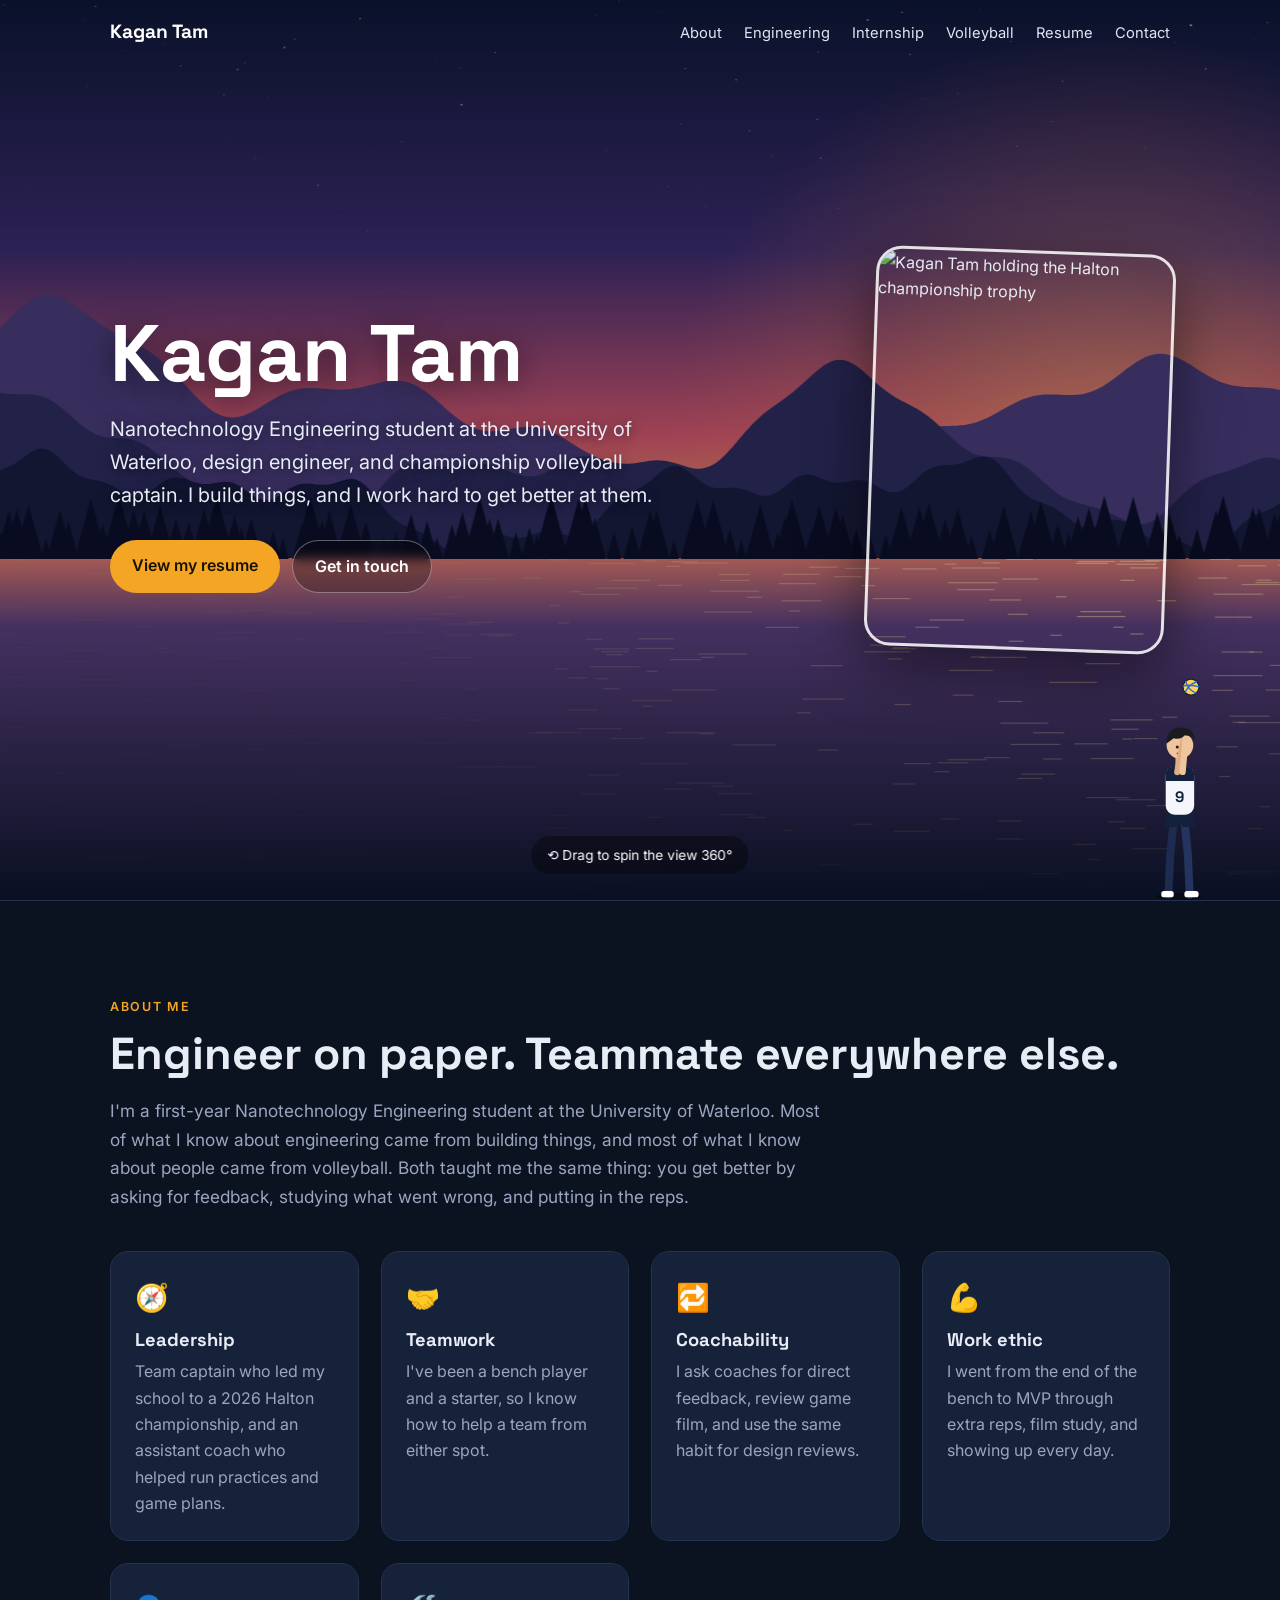
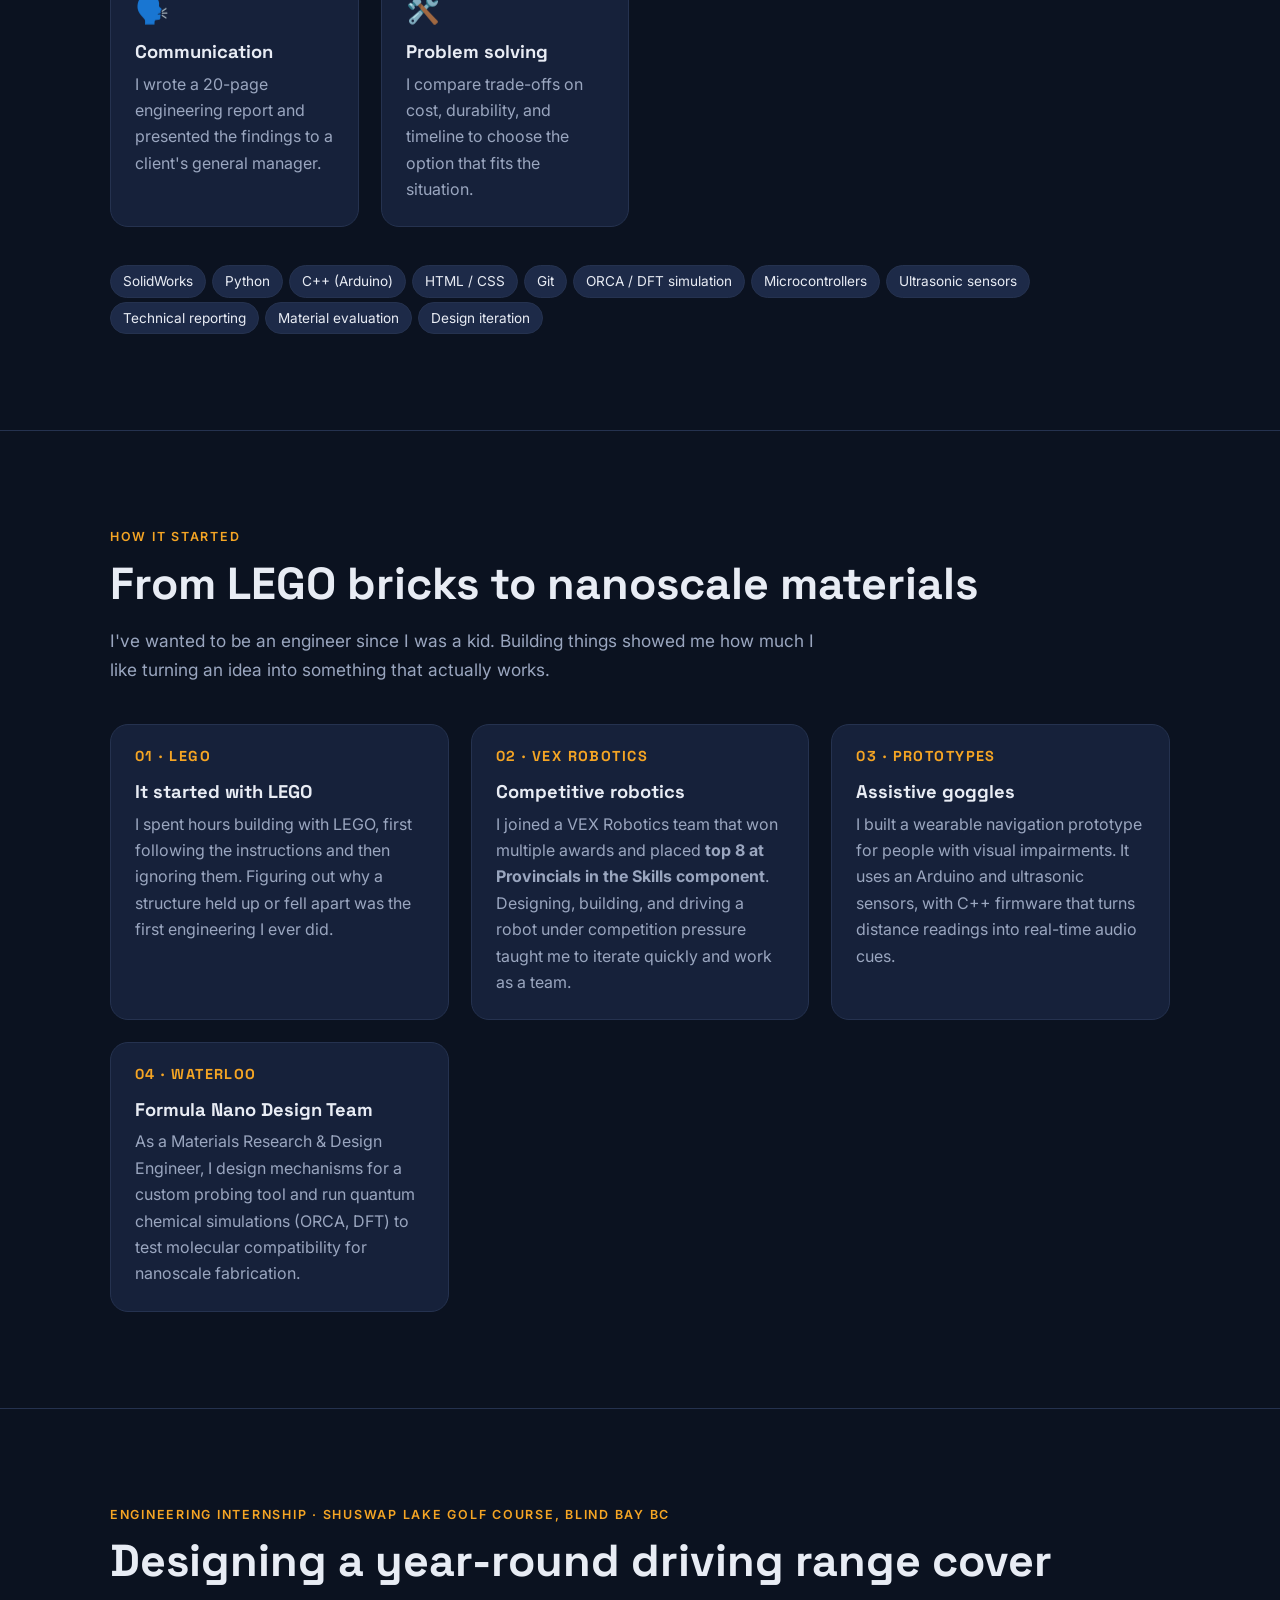
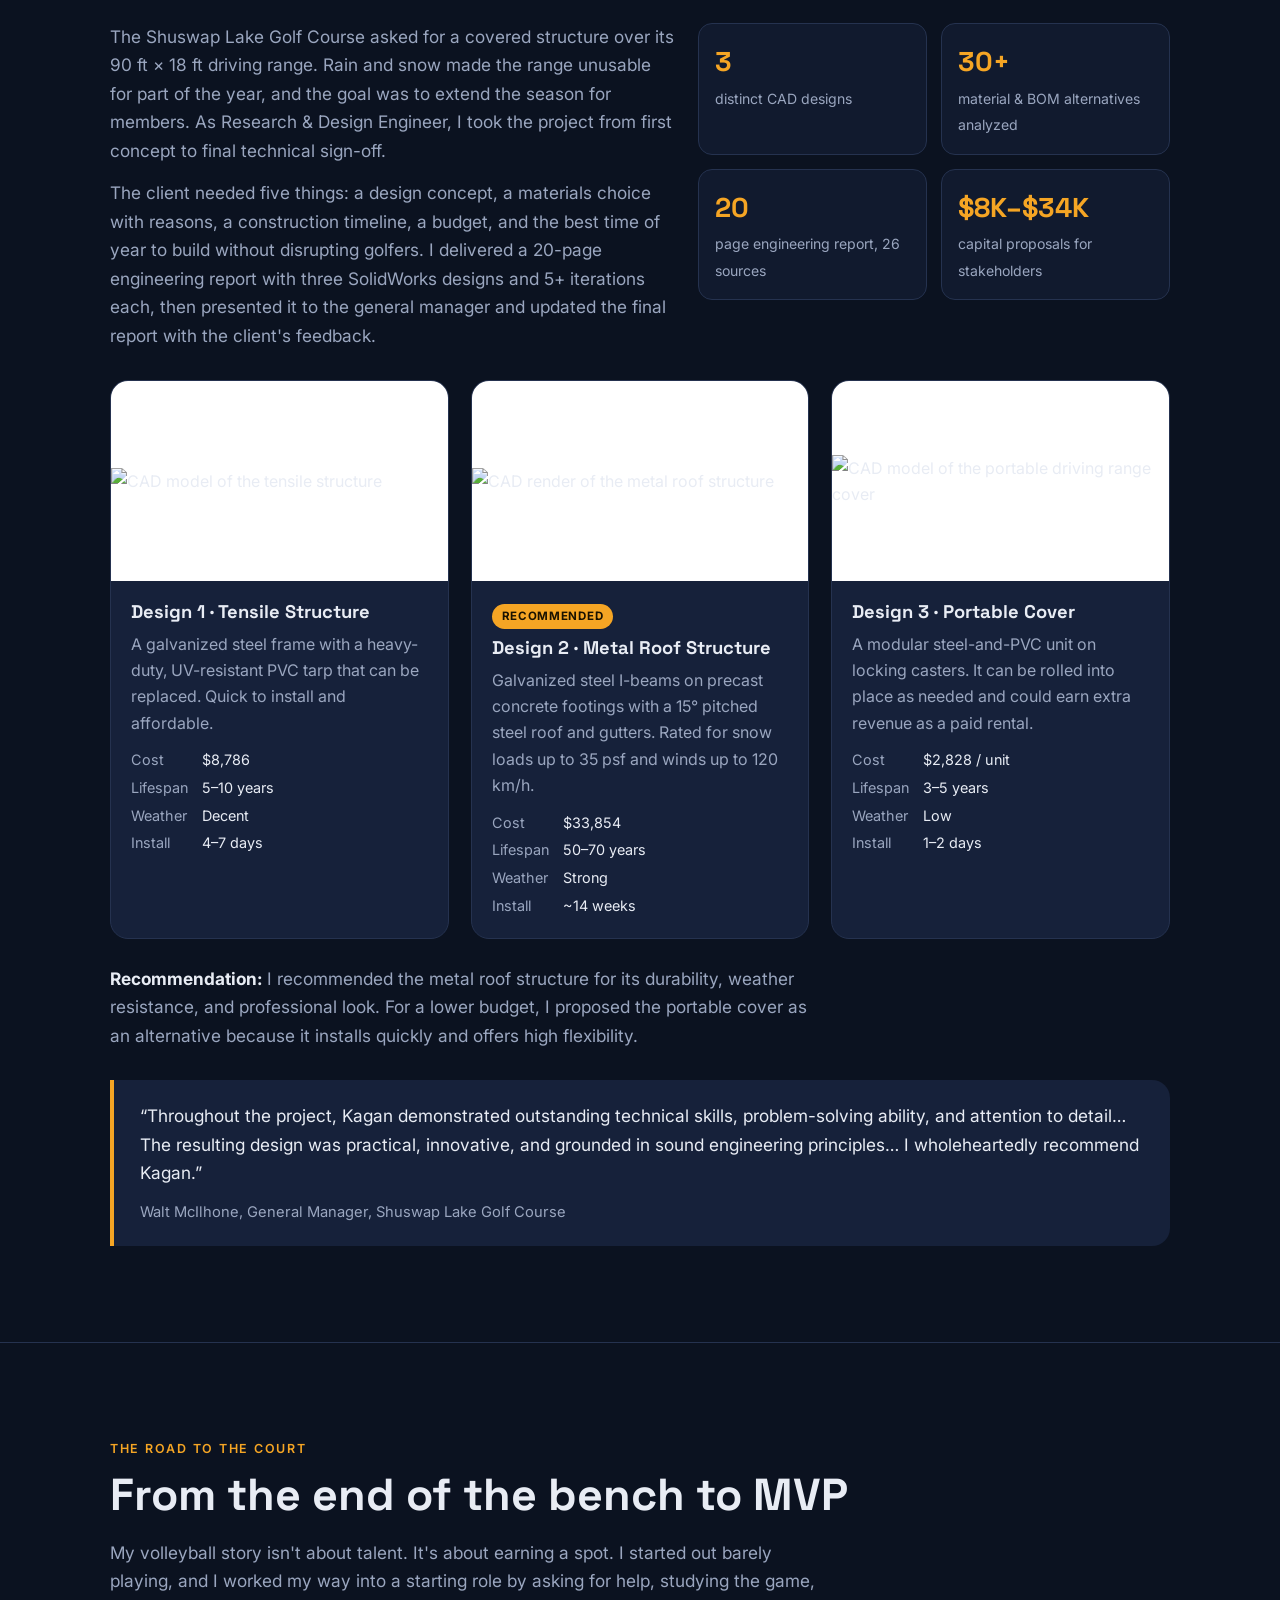
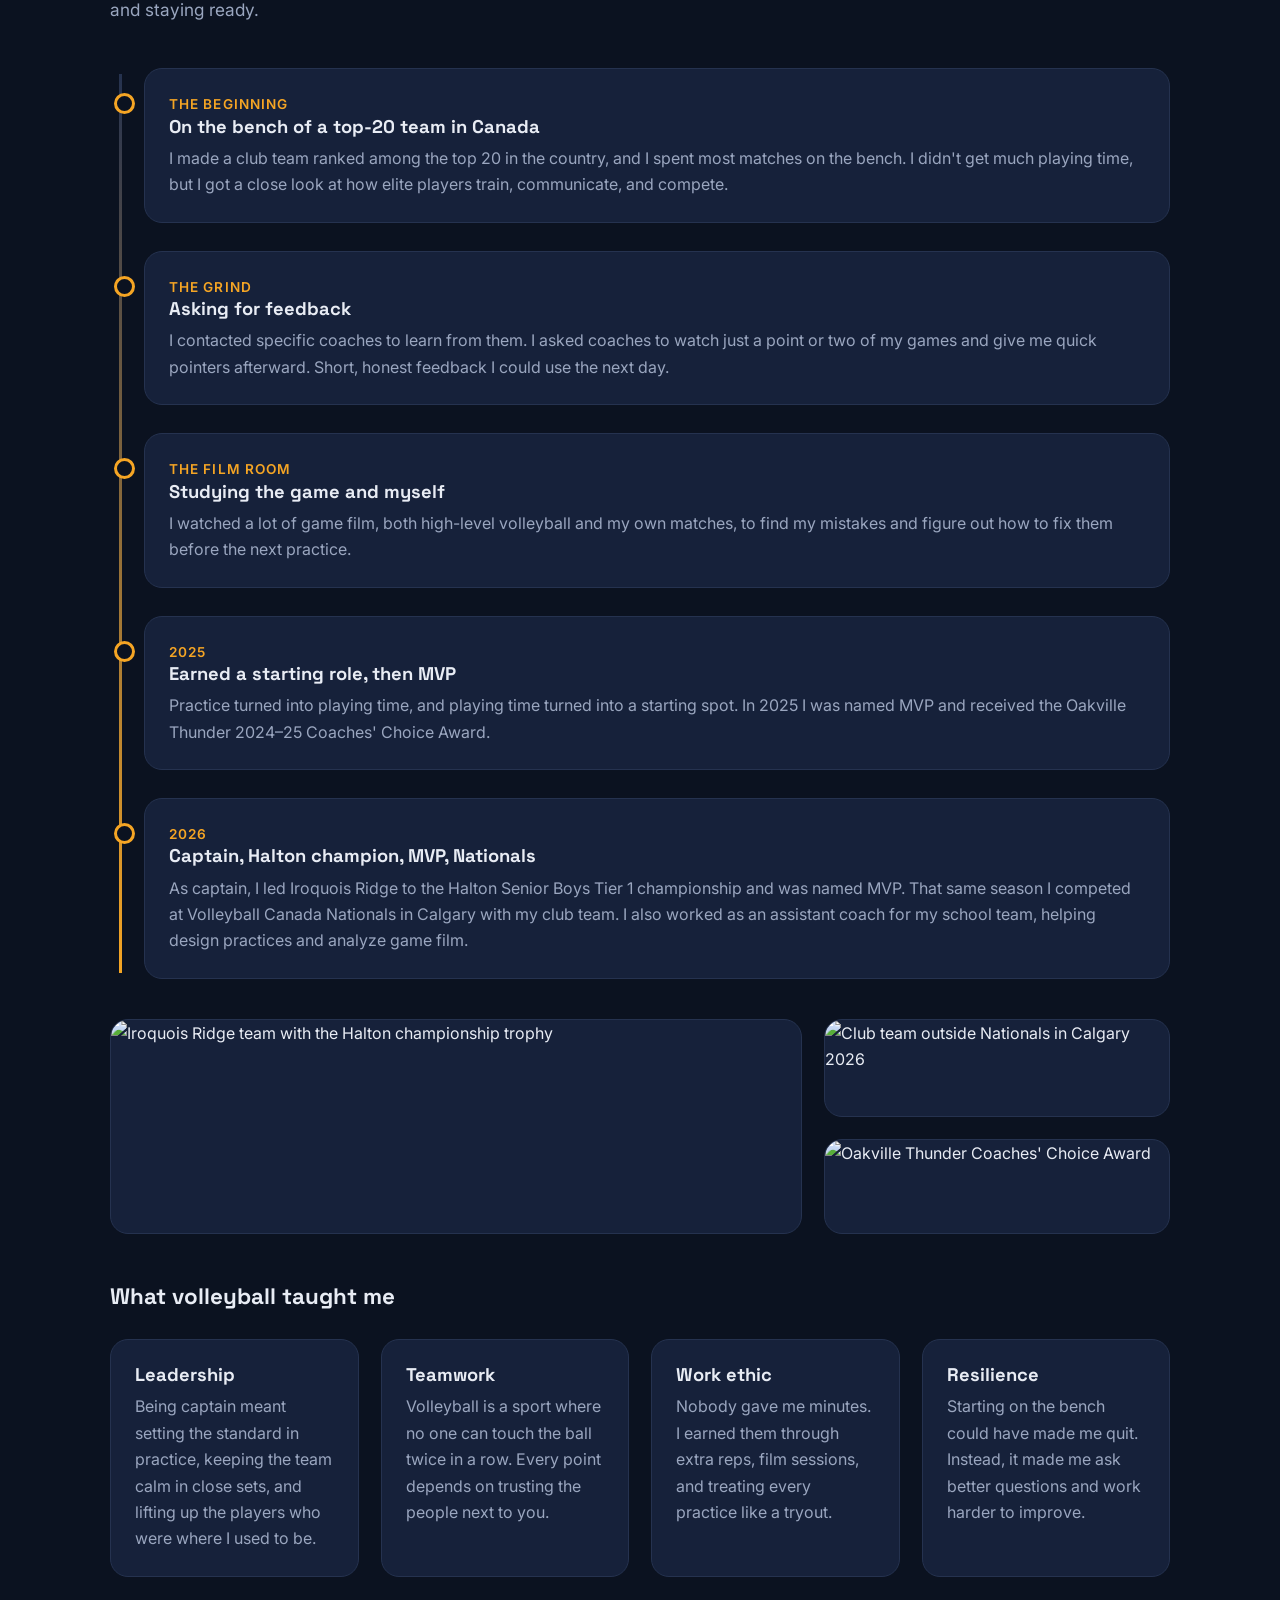
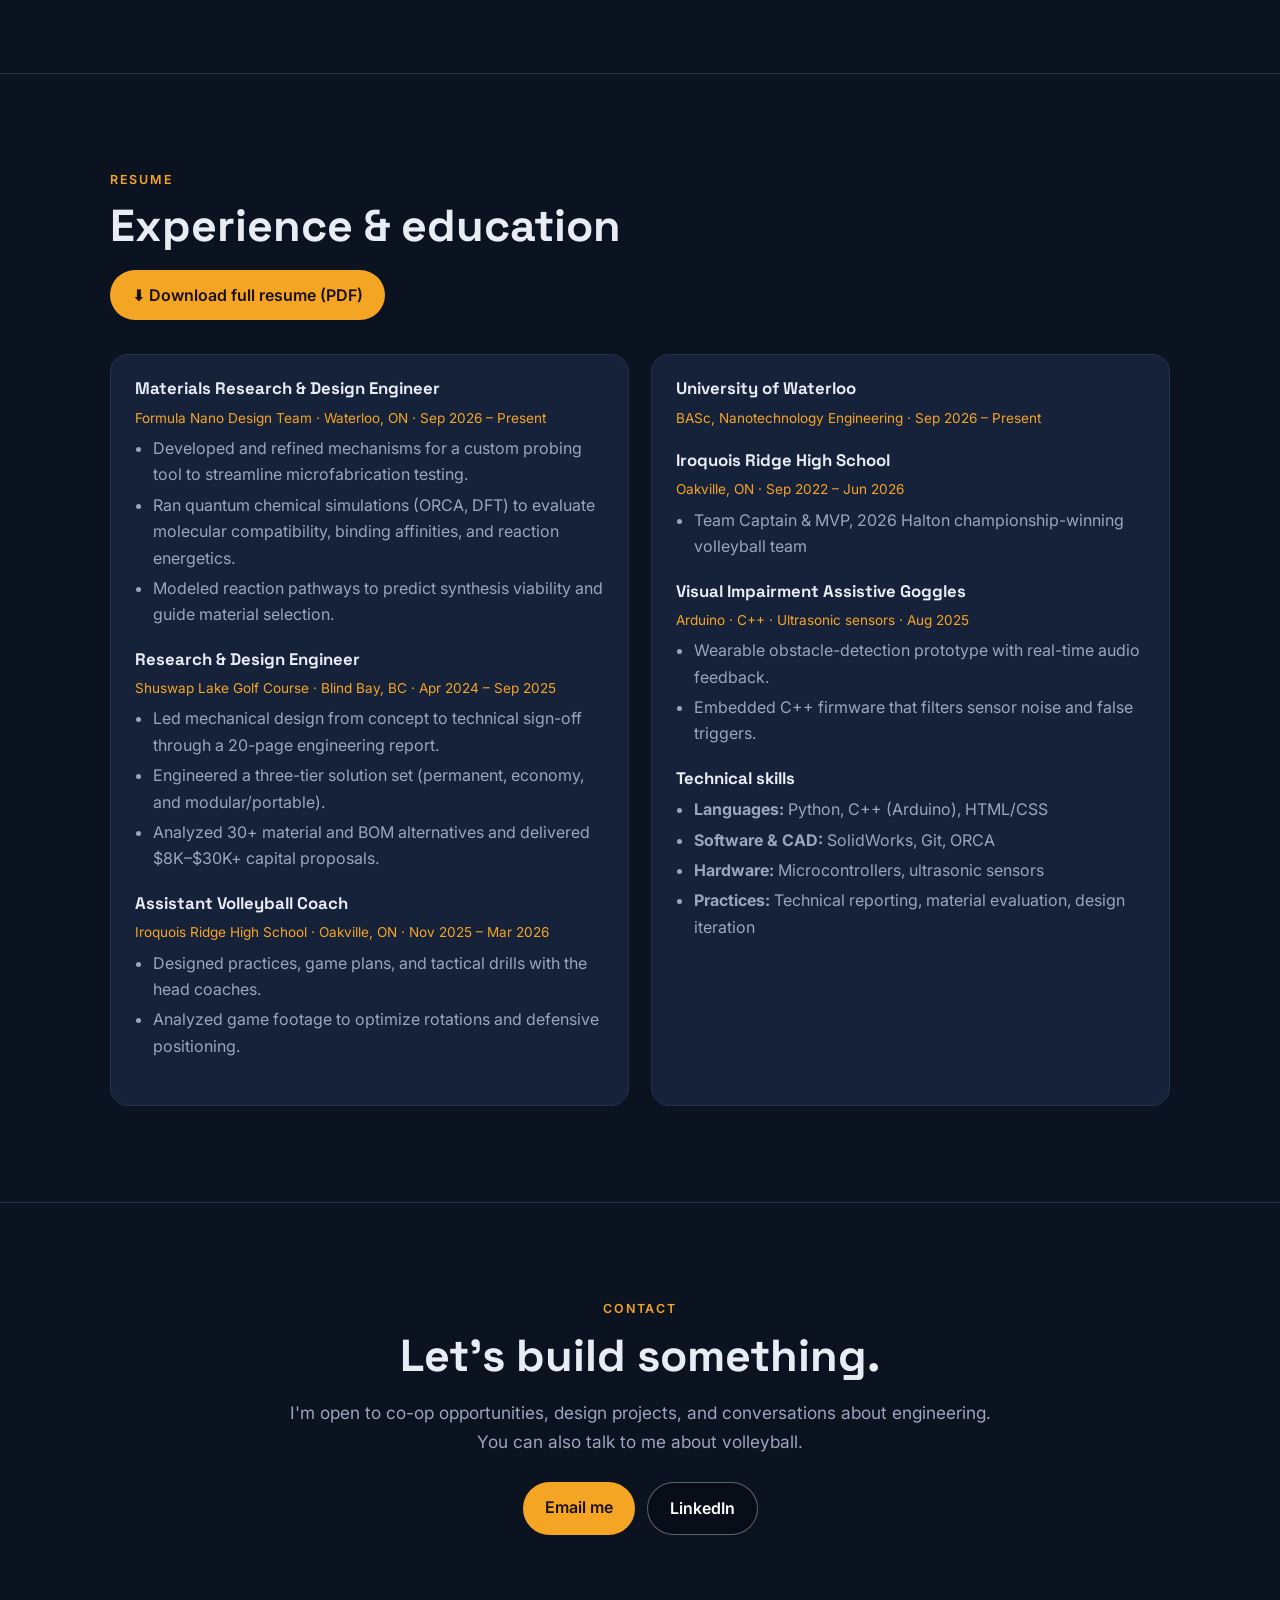
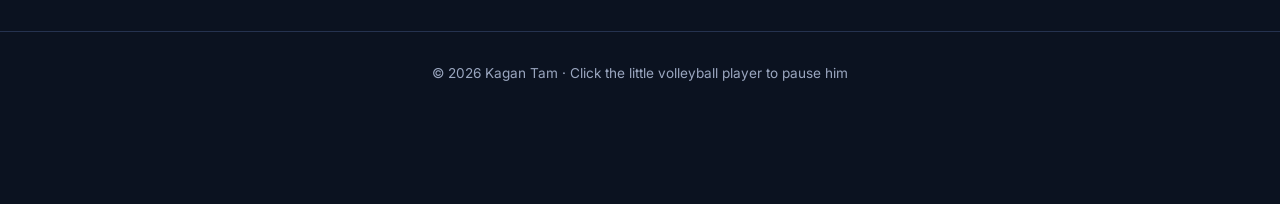
==== index.html @ 09f0efa2 "Add files via upload" ====
<!doctype html>
<html lang="en">
<head>
<meta charset="utf-8">
<meta name="viewport" content="width=device-width, initial-scale=1">
<title>Kagan Tam | Engineering & Volleyball</title>
<meta name="description" content="Kagan Tam: Nanotechnology Engineering student at the University of Waterloo, design engineer, and championship volleyball captain.">
<link rel="preconnect" href="https://fonts.googleapis.com">
<link rel="preconnect" href="https://fonts.gstatic.com" crossorigin>
<link href="https://fonts.googleapis.com/css2?family=Space+Grotesk:wght@500;700&family=Inter:wght@400;500;600&display=swap" rel="stylesheet">
<style>
:root{
  --bg:#0b1220; --bg2:#111a2e; --card:#16213a; --line:#25324f;
  --text:#e8ecf4; --muted:#9aa6bf; --accent:#f5a524; --accent2:#4cc3ff;
  --radius:18px; --max:1100px;
}
*{box-sizing:border-box;margin:0;padding:0}
html{scroll-behavior:smooth}
body{background:var(--bg);color:var(--text);font:16px/1.65 Inter,system-ui,sans-serif;overflow-x:hidden}
h1,h2,h3{font-family:"Space Grotesk",Inter,sans-serif;line-height:1.15}
a{color:var(--accent2)}
img{max-width:100%;display:block}
.wrap{max-width:var(--max);margin:0 auto;padding:0 20px}
section{padding:96px 0;border-top:1px solid var(--line)}
.eyebrow{color:var(--accent);font-weight:600;letter-spacing:.14em;text-transform:uppercase;font-size:.78rem;margin-bottom:10px}
h2{font-size:clamp(1.9rem,4vw,2.8rem);margin-bottom:18px}
.lead{color:var(--muted);font-size:1.08rem;max-width:720px}
.grid{display:grid;gap:22px}
.card{background:var(--card);border:1px solid var(--line);border-radius:var(--radius);padding:24px}
.card h3{font-size:1.15rem;margin-bottom:8px}
.card p,.card li{color:var(--muted)}
.tag{display:inline-block;padding:4px 12px;border-radius:999px;background:#1d2a48;border:1px solid var(--line);font-size:.85rem;margin:4px 6px 0 0;color:var(--text)}
.btn{display:inline-block;padding:12px 22px;border-radius:999px;font-weight:600;text-decoration:none;transition:transform .15s}
.btn:hover{transform:translateY(-2px)}
.btn-primary{background:var(--accent);color:#1a1200}
.btn-ghost{border:1px solid rgba(255,255,255,.35);color:#fff;background:rgba(0,0,0,.25);backdrop-filter:blur(6px)}

/* NAV */
nav{position:fixed;top:0;left:0;right:0;z-index:50;transition:background .3s}
nav.scrolled{background:rgba(11,18,32,.88);backdrop-filter:blur(10px);border-bottom:1px solid var(--line)}
nav .wrap{display:flex;align-items:center;justify-content:space-between;height:64px}
nav .logo{font-family:"Space Grotesk";font-weight:700;color:#fff;text-decoration:none;font-size:1.2rem}
nav ul{display:flex;gap:22px;list-style:none}
nav ul a{color:#dfe6f3;text-decoration:none;font-size:.92rem}
nav ul a:hover{color:var(--accent)}
@media(max-width:760px){nav ul{display:none}}

/* HERO with 360 panorama */
#hero{position:relative;height:100vh;min-height:620px;overflow:hidden;border:0;padding:0;cursor:grab;touch-action:pan-y}
#hero.dragging{cursor:grabbing}
#pano{position:absolute;inset:0;width:100%;height:100%;display:block}
.hero-inner{position:relative;z-index:2;height:100%;display:flex;align-items:center;pointer-events:none}
.hero-inner .wrap{display:flex;align-items:center;gap:48px;width:100%}
.hero-text{flex:1}
.hero-text h1{font-size:clamp(2.6rem,7vw,5rem);color:#fff;text-shadow:0 4px 30px rgba(0,0,0,.5)}
.hero-text p{font-size:clamp(1rem,2vw,1.25rem);color:#e6ecf7;margin:14px 0 28px;max-width:560px;text-shadow:0 2px 12px rgba(0,0,0,.6)}
.hero-text .btns{display:flex;gap:12px;flex-wrap:wrap;pointer-events:auto}
.face{width:min(300px,36vw);aspect-ratio:3/4;border-radius:26px;overflow:hidden;border:3px solid rgba(255,255,255,.85);box-shadow:0 20px 60px rgba(0,0,0,.5);flex-shrink:0;transform:rotate(2deg)}
.face img{width:100%;height:100%;object-fit:cover;object-position:50% 15%}
.drag-hint{position:absolute;bottom:26px;left:50%;transform:translateX(-50%);z-index:3;color:#fff;font-size:.85rem;background:rgba(0,0,0,.35);padding:8px 16px;border-radius:999px;backdrop-filter:blur(6px);pointer-events:none;white-space:nowrap}
@media(max-width:760px){
  .hero-inner .wrap{flex-direction:column-reverse;text-align:center;gap:22px;padding-top:40px}
  .hero-text p{margin-left:auto;margin-right:auto}
  .hero-text .btns{justify-content:center}
  .face{width:170px}
}

/* ABOUT / SKILLS */
.skills{grid-template-columns:repeat(auto-fit,minmax(230px,1fr));margin-top:40px}
.skill .ico{font-size:1.7rem;margin-bottom:8px}

/* ENGINEERING STORY */
.story{grid-template-columns:repeat(auto-fit,minmax(260px,1fr));margin-top:40px}
.story .step{position:relative;padding-top:56px}
.story .num{position:absolute;top:20px;left:24px;font-family:"Space Grotesk";color:var(--accent);font-weight:700;font-size:.9rem;letter-spacing:.1em}

/* INTERNSHIP */
.intern-top{grid-template-columns:1.2fr 1fr;align-items:start;margin-top:36px}
@media(max-width:860px){.intern-top{grid-template-columns:1fr}}
.stats{display:grid;grid-template-columns:repeat(2,1fr);gap:14px}
.stat{background:var(--bg2);border:1px solid var(--line);border-radius:14px;padding:16px}
.stat b{display:block;font-family:"Space Grotesk";font-size:1.7rem;color:var(--accent)}
.stat span{color:var(--muted);font-size:.88rem}
.designs{grid-template-columns:repeat(auto-fit,minmax(280px,1fr));margin-top:30px}
.design{padding:0;overflow:hidden}
.design .pic{background:#fff;height:200px;display:flex;align-items:center;justify-content:center}
.design .pic img{max-height:200px;width:100%;object-fit:contain}
.design .body{padding:20px}
.design .rec{display:inline-block;background:var(--accent);color:#1a1200;font-weight:700;font-size:.72rem;padding:3px 10px;border-radius:999px;margin-bottom:8px;letter-spacing:.06em}
.design dl{display:grid;grid-template-columns:auto 1fr;gap:4px 14px;margin-top:12px;font-size:.9rem}
.design dt{color:var(--muted)} .design dd{color:var(--text)}
blockquote{margin-top:30px;border-left:4px solid var(--accent);padding:22px 26px;background:var(--card);border-radius:0 var(--radius) var(--radius) 0;font-size:1.08rem}
blockquote footer{margin-top:12px;color:var(--muted);font-size:.92rem}

/* VOLLEYBALL */
.timeline{position:relative;margin-top:44px;padding-left:34px}
.timeline:before{content:"";position:absolute;left:9px;top:6px;bottom:6px;width:3px;background:linear-gradient(var(--line),var(--accent))}
.tl{position:relative;margin-bottom:28px}
.tl:before{content:"";position:absolute;left:-31px;top:24px;width:15px;height:15px;border-radius:50%;background:var(--bg);border:3px solid var(--accent)}
.tl .when{color:var(--accent);font-weight:600;font-size:.85rem;letter-spacing:.08em;text-transform:uppercase}
.gallery{grid-template-columns:2fr 1fr;margin-top:40px}
.gallery figure{border-radius:var(--radius);overflow:hidden;border:1px solid var(--line);background:var(--card)}
.gallery img{width:100%;height:100%;object-fit:cover}
.gallery figcaption{padding:10px 14px;color:var(--muted);font-size:.88rem}
.gallery .tall{grid-row:span 2}
@media(max-width:760px){.gallery{grid-template-columns:1fr}.gallery .tall{grid-row:auto}}
.traits{grid-template-columns:repeat(auto-fit,minmax(220px,1fr));margin-top:30px}

/* RESUME */
.resume-grid{grid-template-columns:1fr 1fr;margin-top:34px}
@media(max-width:860px){.resume-grid{grid-template-columns:1fr}}
.job{margin-bottom:22px}
.job h3{font-size:1.05rem}
.job .meta{color:var(--accent);font-size:.85rem;margin-bottom:6px}
.job ul{padding-left:18px}
.job li{color:var(--muted);margin-bottom:4px}

/* CONTACT */
#contact{text-align:center}
#contact .lead{margin:0 auto 26px}
footer.site{padding:30px 0 120px;color:var(--muted);text-align:center;font-size:.85rem;border-top:1px solid var(--line)}

/* MINI ME volleyball player (bottom-right corner) */
#mini-me{position:fixed;right:14px;bottom:0;width:165px;height:320px;z-index:40;cursor:pointer}
#mini-me svg{width:100%;height:100%;overflow:visible}
@media(max-width:600px){#mini-me{width:105px;height:205px;right:4px}}

.reveal{opacity:0;transform:translateY(24px);transition:opacity .7s,transform .7s}
.reveal.in{opacity:1;transform:none}
@media (prefers-reduced-motion:reduce){.reveal{opacity:1;transform:none;transition:none}}
</style>
</head>
<body>

<nav id="nav">
  <div class="wrap">
    <a class="logo" href="#hero">Kagan Tam</a>
    <ul>
      <li><a href="#about">About</a></li>
      <li><a href="#engineering">Engineering</a></li>
      <li><a href="#internship">Internship</a></li>
      <li><a href="#volleyball">Volleyball</a></li>
      <li><a href="#resume">Resume</a></li>
      <li><a href="#contact">Contact</a></li>
    </ul>
  </div>
</nav>

<!-- ============ HERO: drag the background 360° ============ -->
<header id="hero">
  <canvas id="pano" aria-hidden="true"></canvas>
  <div class="hero-inner">
    <div class="wrap">
      <div class="hero-text">
        <h1>Kagan Tam</h1>
        <p>Nanotechnology Engineering student at the University of Waterloo, design engineer, and championship volleyball captain. I build things, and I work hard to get better at them.</p>
        <div class="btns">
          <a class="btn btn-primary" href="#resume">View my resume</a>
          <a class="btn btn-ghost" href="#contact">Get in touch</a>
        </div>
      </div>
      <div class="face"><img src="images/headshot.jpg" alt="Kagan Tam holding the Halton championship trophy"></div>
    </div>
  </div>
  <div class="drag-hint">⟲ Drag to spin the view 360°</div>
</header>

<!-- ============ ABOUT / LIFE SKILLS ============ -->
<section id="about">
  <div class="wrap">
    <div class="eyebrow">About me</div>
    <h2>Engineer on paper. Teammate everywhere else.</h2>
    <p class="lead">I'm a first-year Nanotechnology Engineering student at the University of Waterloo. Most of what I know about engineering came from building things, and most of what I know about people came from volleyball. Both taught me the same thing: you get better by asking for feedback, studying what went wrong, and putting in the reps.</p>

    <div class="grid skills">
      <div class="card skill reveal"><div class="ico">🧭</div><h3>Leadership</h3><p>Team captain who led my school to a 2026 Halton championship, and an assistant coach who helped run practices and game plans.</p></div>
      <div class="card skill reveal"><div class="ico">🤝</div><h3>Teamwork</h3><p>I've been a bench player and a starter, so I know how to help a team from either spot.</p></div>
      <div class="card skill reveal"><div class="ico">🔁</div><h3>Coachability</h3><p>I ask coaches for direct feedback, review game film, and use the same habit for design reviews.</p></div>
      <div class="card skill reveal"><div class="ico">💪</div><h3>Work ethic</h3><p>I went from the end of the bench to MVP through extra reps, film study, and showing up every day.</p></div>
      <div class="card skill reveal"><div class="ico">🗣️</div><h3>Communication</h3><p>I wrote a 20-page engineering report and presented the findings to a client's general manager.</p></div>
      <div class="card skill reveal"><div class="ico">🛠️</div><h3>Problem solving</h3><p>I compare trade-offs on cost, durability, and timeline to choose the option that fits the situation.</p></div>
    </div>

    <div style="margin-top:34px">
      <span class="tag">SolidWorks</span><span class="tag">Python</span><span class="tag">C++ (Arduino)</span><span class="tag">HTML / CSS</span><span class="tag">Git</span><span class="tag">ORCA / DFT simulation</span><span class="tag">Microcontrollers</span><span class="tag">Ultrasonic sensors</span><span class="tag">Technical reporting</span><span class="tag">Material evaluation</span><span class="tag">Design iteration</span>
    </div>
  </div>
</section>

<!-- ============ ENGINEERING ORIGIN ============ -->
<section id="engineering">
  <div class="wrap">
    <div class="eyebrow">How it started</div>
    <h2>From LEGO bricks to nanoscale materials</h2>
    <p class="lead">I've wanted to be an engineer since I was a kid. Building things showed me how much I like turning an idea into something that actually works.</p>

    <div class="grid story">
      <div class="card step reveal"><span class="num">01 · LEGO</span><h3>It started with LEGO</h3><p>I spent hours building with LEGO, first following the instructions and then ignoring them. Figuring out why a structure held up or fell apart was the first engineering I ever did.</p></div>
      <div class="card step reveal"><span class="num">02 · VEX ROBOTICS</span><h3>Competitive robotics</h3><p>I joined a VEX Robotics team that won multiple awards and placed <strong>top 8 at Provincials in the Skills component</strong>. Designing, building, and driving a robot under competition pressure taught me to iterate quickly and work as a team.</p></div>
      <div class="card step reveal"><span class="num">03 · PROTOTYPES</span><h3>Assistive goggles</h3><p>I built a wearable navigation prototype for people with visual impairments. It uses an Arduino and ultrasonic sensors, with C++ firmware that turns distance readings into real-time audio cues.</p></div>
      <div class="card step reveal"><span class="num">04 · WATERLOO</span><h3>Formula Nano Design Team</h3><p>As a Materials Research &amp; Design Engineer, I design mechanisms for a custom probing tool and run quantum chemical simulations (ORCA, DFT) to test molecular compatibility for nanoscale fabrication.</p></div>
    </div>
  </div>
</section>

<!-- ============ INTERNSHIP ============ -->
<section id="internship">
  <div class="wrap">
    <div class="eyebrow">Engineering internship · Shuswap Lake Golf Course, Blind Bay BC</div>
    <h2>Designing a year-round driving range cover</h2>

    <div class="grid intern-top">
      <div>
        <p class="lead">The Shuswap Lake Golf Course asked for a covered structure over its 90 ft × 18 ft driving range. Rain and snow made the range unusable for part of the year, and the goal was to extend the season for members. As Research &amp; Design Engineer, I took the project from first concept to final technical sign-off.</p>
        <p class="lead" style="margin-top:14px">The client needed five things: a design concept, a materials choice with reasons, a construction timeline, a budget, and the best time of year to build without disrupting golfers. I delivered a 20-page engineering report with three SolidWorks designs and 5+ iterations each, then presented it to the general manager and updated the final report with the client's feedback.</p>
      </div>
      <div class="stats">
        <div class="stat"><b>3</b><span>distinct CAD designs</span></div>
        <div class="stat"><b>30+</b><span>material &amp; BOM alternatives analyzed</span></div>
        <div class="stat"><b>20</b><span>page engineering report, 26 sources</span></div>
        <div class="stat"><b>$8K–$34K</b><span>capital proposals for stakeholders</span></div>
      </div>
    </div>

    <div class="grid designs">
      <article class="card design reveal">
        <div class="pic"><img src="images/cad-tensile.jpg" alt="CAD model of the tensile structure"></div>
        <div class="body">
          <h3>Design 1 · Tensile Structure</h3>
          <p>A galvanized steel frame with a heavy-duty, UV-resistant PVC tarp that can be replaced. Quick to install and affordable.</p>
          <dl><dt>Cost</dt><dd>$8,786</dd><dt>Lifespan</dt><dd>5–10 years</dd><dt>Weather</dt><dd>Decent</dd><dt>Install</dt><dd>4–7 days</dd></dl>
        </div>
      </article>
      <article class="card design reveal">
        <div class="pic"><img src="images/cad-metal-roof.jpg" alt="CAD render of the metal roof structure"></div>
        <div class="body">
          <span class="rec">RECOMMENDED</span>
          <h3>Design 2 · Metal Roof Structure</h3>
          <p>Galvanized steel I-beams on precast concrete footings with a 15° pitched steel roof and gutters. Rated for snow loads up to 35 psf and winds up to 120 km/h.</p>
          <dl><dt>Cost</dt><dd>$33,854</dd><dt>Lifespan</dt><dd>50–70 years</dd><dt>Weather</dt><dd>Strong</dd><dt>Install</dt><dd>~14 weeks</dd></dl>
        </div>
      </article>
      <article class="card design reveal">
        <div class="pic"><img src="images/cad-portable.jpg" alt="CAD model of the portable driving range cover"></div>
        <div class="body">
          <h3>Design 3 · Portable Cover</h3>
          <p>A modular steel-and-PVC unit on locking casters. It can be rolled into place as needed and could earn extra revenue as a paid rental.</p>
          <dl><dt>Cost</dt><dd>$2,828 / unit</dd><dt>Lifespan</dt><dd>3–5 years</dd><dt>Weather</dt><dd>Low</dd><dt>Install</dt><dd>1–2 days</dd></dl>
        </div>
      </article>
    </div>

    <p class="lead" style="margin-top:26px"><strong style="color:var(--text)">Recommendation:</strong> I recommended the metal roof structure for its durability, weather resistance, and professional look. For a lower budget, I proposed the portable cover as an alternative because it installs quickly and offers high flexibility.</p>

    <blockquote class="reveal">
      “Throughout the project, Kagan demonstrated outstanding technical skills, problem-solving ability, and attention to detail… The resulting design was practical, innovative, and grounded in sound engineering principles… I wholeheartedly recommend Kagan.”
      <footer>Walt McIlhone, General Manager, Shuswap Lake Golf Course</footer>
    </blockquote>
  </div>
</section>

<!-- ============ VOLLEYBALL ============ -->
<section id="volleyball">
  <div class="wrap">
    <div class="eyebrow">The road to the court</div>
    <h2>From the end of the bench to MVP</h2>
    <p class="lead">My volleyball story isn't about talent. It's about earning a spot. I started out barely playing, and I worked my way into a starting role by asking for help, studying the game, and staying ready.</p>

    <div class="timeline">
      <div class="tl card reveal"><div class="when">The beginning</div><h3>On the bench of a top-20 team in Canada</h3><p>I made a club team ranked among the top 20 in the country, and I spent most matches on the bench. I didn't get much playing time, but I got a close look at how elite players train, communicate, and compete.</p></div>
      <div class="tl card reveal"><div class="when">The grind</div><h3>Asking for feedback</h3><p>I contacted specific coaches to learn from them. I asked coaches to watch just a point or two of my games and give me quick pointers afterward. Short, honest feedback I could use the next day.</p></div>
      <div class="tl card reveal"><div class="when">The film room</div><h3>Studying the game and myself</h3><p>I watched a lot of game film, both high-level volleyball and my own matches, to find my mistakes and figure out how to fix them before the next practice.</p></div>
      <div class="tl card reveal"><div class="when">2025</div><h3>Earned a starting role, then MVP</h3><p>Practice turned into playing time, and playing time turned into a starting spot. In 2025 I was named MVP and received the Oakville Thunder 2024–25 Coaches' Choice Award.</p></div>
      <div class="tl card reveal"><div class="when">2026</div><h3>Captain, Halton champion, MVP, Nationals</h3><p>As captain, I led Iroquois Ridge to the Halton Senior Boys Tier 1 championship and was named MVP. That same season I competed at Volleyball Canada Nationals in Calgary with my club team. I also worked as an assistant coach for my school team, helping design practices and analyze game film.</p></div>
    </div>

    <div class="grid gallery">
      <figure class="tall reveal"><img src="images/halton-champions.jpg" alt="Iroquois Ridge team with the Halton championship trophy"><figcaption>2026 Halton Senior Boys Tier 1 Champions: Iroquois Ridge</figcaption></figure>
      <figure class="reveal"><img src="images/nationals-2026.jpg" alt="Club team outside Nationals in Calgary 2026"><figcaption>Volleyball Canada Nationals, Calgary 2026</figcaption></figure>
      <figure class="reveal"><img src="images/coaches-choice-award.jpg" alt="Oakville Thunder Coaches' Choice Award" style="max-height:340px;object-position:50% 40%"><figcaption>Oakville Thunder 2024–25 Coaches' Choice Award</figcaption></figure>
    </div>

    <h3 style="margin-top:50px;font-size:1.4rem">What volleyball taught me</h3>
    <div class="grid traits">
      <div class="card reveal"><h3>Leadership</h3><p>Being captain meant setting the standard in practice, keeping the team calm in close sets, and lifting up the players who were where I used to be.</p></div>
      <div class="card reveal"><h3>Teamwork</h3><p>Volleyball is a sport where no one can touch the ball twice in a row. Every point depends on trusting the people next to you.</p></div>
      <div class="card reveal"><h3>Work ethic</h3><p>Nobody gave me minutes. I earned them through extra reps, film sessions, and treating every practice like a tryout.</p></div>
      <div class="card reveal"><h3>Resilience</h3><p>Starting on the bench could have made me quit. Instead, it made me ask better questions and work harder to improve.</p></div>
    </div>
  </div>
</section>

<!-- ============ RESUME ============ -->
<section id="resume">
  <div class="wrap">
    <div class="eyebrow">Resume</div>
    <h2>Experience &amp; education</h2>
    <a class="btn btn-primary" href="resume.pdf" target="_blank" rel="noopener">⬇ Download full resume (PDF)</a>

    <div class="grid resume-grid">
      <div class="card">
        <div class="job"><h3>Materials Research &amp; Design Engineer</h3><div class="meta">Formula Nano Design Team · Waterloo, ON · Sep 2026 – Present</div>
          <ul><li>Developed and refined mechanisms for a custom probing tool to streamline microfabrication testing.</li><li>Ran quantum chemical simulations (ORCA, DFT) to evaluate molecular compatibility, binding affinities, and reaction energetics.</li><li>Modeled reaction pathways to predict synthesis viability and guide material selection.</li></ul></div>
        <div class="job"><h3>Research &amp; Design Engineer</h3><div class="meta">Shuswap Lake Golf Course · Blind Bay, BC · Apr 2024 – Sep 2025</div>
          <ul><li>Led mechanical design from concept to technical sign-off through a 20-page engineering report.</li><li>Engineered a three-tier solution set (permanent, economy, and modular/portable).</li><li>Analyzed 30+ material and BOM alternatives and delivered $8K–$30K+ capital proposals.</li></ul></div>
        <div class="job"><h3>Assistant Volleyball Coach</h3><div class="meta">Iroquois Ridge High School · Oakville, ON · Nov 2025 – Mar 2026</div>
          <ul><li>Designed practices, game plans, and tactical drills with the head coaches.</li><li>Analyzed game footage to optimize rotations and defensive positioning.</li></ul></div>
      </div>
      <div class="card">
        <div class="job"><h3>University of Waterloo</h3><div class="meta">BASc, Nanotechnology Engineering · Sep 2026 – Present</div></div>
        <div class="job"><h3>Iroquois Ridge High School</h3><div class="meta">Oakville, ON · Sep 2022 – Jun 2026</div><ul><li>Team Captain &amp; MVP, 2026 Halton championship-winning volleyball team</li></ul></div>
        <div class="job"><h3>Visual Impairment Assistive Goggles</h3><div class="meta">Arduino · C++ · Ultrasonic sensors · Aug 2025</div>
          <ul><li>Wearable obstacle-detection prototype with real-time audio feedback.</li><li>Embedded C++ firmware that filters sensor noise and false triggers.</li></ul></div>
        <div class="job"><h3>Technical skills</h3>
          <ul><li><b>Languages:</b> Python, C++ (Arduino), HTML/CSS</li><li><b>Software &amp; CAD:</b> SolidWorks, Git, ORCA</li><li><b>Hardware:</b> Microcontrollers, ultrasonic sensors</li><li><b>Practices:</b> Technical reporting, material evaluation, design iteration</li></ul></div>
      </div>
    </div>
  </div>
</section>

<!-- ============ CONTACT ============ -->
<section id="contact">
  <div class="wrap">
    <div class="eyebrow">Contact</div>
    <h2>Let's build something.</h2>
    <p class="lead">I'm open to co-op opportunities, design projects, and conversations about engineering. You can also talk to me about volleyball.</p>
    <div style="display:flex;gap:12px;justify-content:center;flex-wrap:wrap">
      <a class="btn btn-primary" href="mailto:kagantam@gmail.com">Email me</a>
      <a class="btn btn-ghost" href="https://linkedin.com/in/kagan-tam" target="_blank" rel="noopener">LinkedIn</a>
    </div>
  </div>
</section>

<footer class="site">© <span id="yr"></span> Kagan Tam · Click the little volleyball player to pause him</footer>

<!-- ============ MINI ME (bottom-right corner) ============ -->
<div id="mini-me" title="Click to pause / play">
  <svg viewBox="0 -110 130 360" aria-hidden="true">
    <ellipse cx="60" cy="246" rx="26" ry="4" fill="rgba(0,0,0,.35)"/>
    <ellipse id="ball-shadow" cx="80" cy="246" rx="7" ry="2" fill="rgba(0,0,0,.3)"/>
    <g id="body">
      <!-- legs -->
      <path id="leg-back"  d="M54 160 L50 200 L48 244" stroke="#1d2b4f" stroke-width="9" stroke-linecap="round" fill="none"/>
      <path id="leg-front" d="M66 160 L70 200 L72 244" stroke="#24345e" stroke-width="9" stroke-linecap="round" fill="none"/>
      <rect x="40" y="240" width="14" height="7" rx="3" fill="#fff"/><rect x="66" y="240" width="16" height="7" rx="3" fill="#fff"/>
      <g id="upper">
        <!-- shorts -->
        <path d="M46 150 h30 l3 18 h-15 l-3 -6 l-3 6 h-15 z" fill="#14213d"/>
        <!-- torso / jersey -->
        <rect x="45" y="100" width="32" height="54" rx="10" fill="#f4f6fb"/>
        <path d="M45 110 q0 -10 10 -10 h12 q10 0 10 10 v6 h-32 z" fill="#14213d"/>
        <text x="61" y="140" text-anchor="middle" font-family="Space Grotesk,Arial" font-weight="700" font-size="17" fill="#14213d">9</text>
        <!-- head -->
        <rect x="56" y="88" width="10" height="12" fill="#e8b98f"/>
        <circle cx="61" cy="76" r="15" fill="#f0c49c"/>
        <path d="M46 74 q0 -18 16 -18 q15 0 16 14 q-6 -6 -12 -5 q-4 5 -12 3 q-4 3 -8 6 z" fill="#1b1b1f"/>
        <circle cx="67" cy="78" r="1.7" fill="#222"/><circle cx="58" cy="78" r="1.7" fill="#222"/>
        <path d="M58 85 q4 3 8 0" stroke="#7a3d2b" stroke-width="1.6" fill="none" stroke-linecap="round"/>
        <!-- arms (rotate around shoulder) -->
        <g id="arm-back"><line x1="58" y1="106" x2="58" y2="142" stroke="#e1ae84" stroke-width="7" stroke-linecap="round"/></g>
        <g id="arm-front"><line x1="64" y1="106" x2="64" y2="142" stroke="#f0c49c" stroke-width="7" stroke-linecap="round"/></g>
      </g>
    </g>
    <!-- the ball -->
    <g id="ball">
      <circle r="9" fill="#ffd34d" stroke="#14213d" stroke-width="1.4"/>
      <path d="M-9 0 q9 -4 18 0 M0 -9 q-5 9 0 18 M-6 -7 q8 4 13 13" stroke="#2f6fd6" stroke-width="1.6" fill="none"/>
    </g>
  </svg>
</div>

<script>
document.getElementById('yr').textContent = new Date().getFullYear();
const reduceMotion = matchMedia('(prefers-reduced-motion: reduce)').matches;

/* ---------- Nav background on scroll + reveal animations ---------- */
const nav = document.getElementById('nav');
addEventListener('scroll', () => nav.classList.toggle('scrolled', scrollY > 40), {passive:true});
const io = new IntersectionObserver(es => es.forEach(e => { if (e.isIntersecting) { e.target.classList.add('in'); io.unobserve(e.target); } }), {threshold:.15});
document.querySelectorAll('.reveal').forEach(el => io.observe(el));

/* ================================================================
   360° PANORAMA HERO
   An original scene (sunset sky, mountains, lake) is drawn once on
   an offscreen canvas that wraps seamlessly; dragging spins it.
   To use your OWN 360° photo instead, put it in /images and set:
   PANORAMA_IMAGE = "images/your-panorama.jpg"
   (works best with a wide, 2:1 "equirectangular" panorama photo)
   ================================================================ */
const PANORAMA_IMAGE = "";

const hero = document.getElementById('hero');
const cv = document.getElementById('pano');
const ctx = cv.getContext('2d');
let pano, panoW, offset = 0, velocity = reduceMotion ? 0 : -0.25, dragging = false, lastX = 0;

function seeded(s){ return () => (s = (s * 16807) % 2147483647) / 2147483647; }

function buildScene(h){
  const W = Math.round(h * 4);                 // panorama width = 4x height (full 360°)
  const c = document.createElement('canvas'); c.width = W; c.height = h;
  const g = c.getContext('2d'), rnd = seeded(42), horizon = h * 0.62;

  // sky
  const sky = g.createLinearGradient(0,0,0,horizon);
  sky.addColorStop(0,'#0b1430'); sky.addColorStop(.45,'#3b2a6b'); sky.addColorStop(.78,'#d9576b'); sky.addColorStop(1,'#ffb35c');
  g.fillStyle = sky; g.fillRect(0,0,W,horizon);
  // stars
  for (let i=0;i<500;i++){ const y=rnd()*horizon*.5; g.globalAlpha=(1-y/(horizon*.5))*rnd(); g.fillStyle='#fff'; g.fillRect(rnd()*W,y,rnd()*1.8,rnd()*1.8); }
  g.globalAlpha = 1;
  // sun with glow (also drawn at W offset so it wraps)
  const sunX = W*0.3, sunY = horizon*0.86;
  [0,W,-W].forEach(dx=>{
    const glow = g.createRadialGradient(sunX+dx,sunY,0,sunX+dx,sunY,h*.5);
    glow.addColorStop(0,'rgba(255,220,150,.9)'); glow.addColorStop(.12,'rgba(255,180,90,.5)'); glow.addColorStop(1,'rgba(255,120,80,0)');
    g.fillStyle=glow; g.fillRect(sunX+dx-h*.5,sunY-h*.5,h,h);
    g.fillStyle='#fff3cf'; g.beginPath(); g.arc(sunX+dx,sunY,h*.045,0,Math.PI*2); g.fill();
  });
  // mountain ranges: sums of sines with whole-number periods so they loop perfectly
  const ridge = (base, amp, color, harmonics) => {
    g.fillStyle = color; g.beginPath(); g.moveTo(0,horizon);
    for (let x=0;x<=W;x+=4){
      const t = x/W*Math.PI*2; let y = 0;
      harmonics.forEach(([k,a,p]) => y += Math.sin(t*k+p)*a);
      g.lineTo(x, base - amp*(0.5+0.5*y));
    }
    g.lineTo(W,horizon); g.closePath(); g.fill();
  };
  ridge(horizon, h*.30, '#4b3b78', [[3,.6,1],[7,.3,2],[13,.15,.5],[29,.06,1]]);
  ridge(horizon, h*.22, '#2c2a5a', [[4,.5,2.4],[9,.35,1],[17,.15,3],[41,.05,0]]);
  ridge(horizon, h*.13, '#171a3a', [[5,.5,.7],[11,.3,2],[23,.2,1.2],[57,.08,0]]);
  // lake with sky reflection
  const lake = g.createLinearGradient(0,horizon,0,h);
  lake.addColorStop(0,'#e0786a'); lake.addColorStop(.2,'#5b3f7a'); lake.addColorStop(1,'#0b1226');
  g.fillStyle = lake; g.fillRect(0,horizon,W,h-horizon);
  // shimmer
  for (let i=0;i<900;i++){
    const y = horizon + Math.pow(rnd(),1.6)*(h-horizon), near = Math.abs(((rnd()*W)%W) - sunX);
    const x = rnd()*W; const d = Math.min(Math.abs(x-sunX), Math.abs(x-sunX-W), Math.abs(x-sunX+W));
    g.globalAlpha = Math.max(.05, .7 - d/(h*1.2)) * (1-(y-horizon)/(h-horizon)) ;
    g.fillStyle = '#ffd9a0'; g.fillRect(x, y, 10+rnd()*40, 1.2);
  }
  g.globalAlpha = 1;
  // pine shoreline
  g.fillStyle = '#0a0d22';
  for (let x=0;x<W;x+=6+rnd()*14){
    const th = h*(.02+rnd()*.05);
    [0,W].forEach(dx=>{ if(x+dx<=W+20){ g.beginPath(); g.moveTo(x+dx-th*.28,horizon+1); g.lineTo(x+dx,horizon-th); g.lineTo(x+dx+th*.28,horizon+1); g.fill(); }});
  }
  // a tiny volleyball net on the beach (easter egg)
  const nx = W*0.72, ny = horizon + h*.12;
  g.strokeStyle='rgba(255,255,255,.75)'; g.lineWidth=2;
  g.beginPath(); g.moveTo(nx,ny); g.lineTo(nx,ny-h*.09); g.moveTo(nx+h*.22,ny); g.lineTo(nx+h*.22,ny-h*.09); g.stroke();
  g.lineWidth=1; g.strokeStyle='rgba(255,255,255,.5)';
  for(let i=0;i<4;i++){ g.beginPath(); g.moveTo(nx,ny-h*.09+i*h*.008); g.lineTo(nx+h*.22,ny-h*.09+i*h*.008); g.stroke(); }
  return c;
}

function setup(){
  const dpr = Math.min(devicePixelRatio || 1, 2);
  cv.width = hero.clientWidth * dpr; cv.height = hero.clientHeight * dpr;
  if (PANORAMA_IMAGE){
    const img = new Image();
    img.onload = () => { const s = cv.height / img.height; const c = document.createElement('canvas');
      c.width = img.width * s; c.height = cv.height; c.getContext('2d').drawImage(img,0,0,c.width,c.height); pano = c; panoW = c.width; };
    img.src = PANORAMA_IMAGE;
  }
  pano = buildScene(cv.height); panoW = pano.width;
}

function draw(){
  if (!dragging) { offset += velocity; if (Math.abs(velocity) > 0.25) velocity *= 0.96; }
  const o = ((offset % panoW) + panoW) % panoW;
  ctx.drawImage(pano, -o, 0);
  if (panoW - o < cv.width) ctx.drawImage(pano, panoW - o, 0);
  // darken slightly so text stays readable
  ctx.fillStyle = 'rgba(8,12,28,.28)'; ctx.fillRect(0,0,cv.width,cv.height);
  requestAnimationFrame(draw);
}

hero.addEventListener('pointerdown', e => { if (e.target.closest('a')) return; dragging = true; lastX = e.clientX; hero.classList.add('dragging'); hero.setPointerCapture(e.pointerId); });
hero.addEventListener('pointermove', e => { if (!dragging) return; const dx = (e.clientX - lastX) * (devicePixelRatio||1); offset -= dx; velocity = -dx; lastX = e.clientX; });
['pointerup','pointercancel'].forEach(t => hero.addEventListener(t, () => { dragging = false; hero.classList.remove('dragging'); if (Math.abs(velocity) < .25) velocity = reduceMotion ? 0 : -0.25; }));
addEventListener('resize', setup);
setup(); draw();

/* ================================================================
   MINI ME: bumps the ball up, sets it to himself, repeat.
   ================================================================ */
(() => {
  const $ = id => document.getElementById(id);
  const armF = $('arm-front'), armB = $('arm-back'), upper = $('upper'), ball = $('ball'), shadow = $('ball-shadow');
  const legF = $('leg-front'), legB = $('leg-back');
  // contact points (SVG coords) and arm angles (deg, 0 = hanging down, + = forward)
  const BUMP = {x:94, y:134, arm:72, crouch:8};   // forearms out in front, knees bent
  const SET  = {x:72, y:50,  arm:168, crouch:0};  // hands above forehead
  const hops = [
    {from:BUMP, to:SET,  peak:-40, dur:1100},     // bump goes up, comes down to the set position
    {from:SET,  to:BUMP, peak:-95, dur:1300},     // set goes higher, comes down to forearms
  ];
  let i = 0, start = performance.now(), paused = reduceMotion, spin = 0, pausedAt = 0;
  const lerp = (a,b,t) => a + (b-a)*t, ease = t => t<.5 ? 2*t*t : 1-Math.pow(-2*t+2,2)/2;

  function pose(arm, crouch){
    armF.setAttribute('transform', `rotate(${-arm} 64 106)`);
    armB.setAttribute('transform', `rotate(${-arm+6} 58 106)`);
    upper.setAttribute('transform', `translate(0 ${crouch})`);
    legF.setAttribute('d', `M66 ${160+crouch} L${70+crouch*.9} ${200+crouch*.5} L72 244`);
    legB.setAttribute('d', `M54 ${160+crouch} L${50+crouch*.6} ${200+crouch*.5} L48 244`);
  }

  function frame(now){
    if (!paused){
      const h = hops[i]; let t = (now - start) / h.dur;
      if (t >= 1){ i = (i+1) % hops.length; start = now; t = 0; }
      const {from, to, peak} = hops[i], tt = Math.min(t,1);
      // projectile: x linear in time, y quadratic (control point gives the peak)
      const c = 2*peak - (from.y + to.y)/2;
      const x = lerp(from.x, to.x, tt);
      const y = (1-tt)*(1-tt)*from.y + 2*tt*(1-tt)*c + tt*tt*to.y;
      spin += 6;
      ball.setAttribute('transform', `translate(${x} ${y}) rotate(${spin})`);
      shadow.setAttribute('cx', x); shadow.setAttribute('rx', 4 + 6*(y+110)/360);
      // arms: follow-through right after contact, then move into the next pose
      const follow = Math.max(0, 1 - tt/0.15);
      const prep = ease(Math.min(1, Math.max(0, (tt-0.25)/0.55)));
      const arm = lerp(from.arm, to.arm, prep) + follow*12;
      const crouch = lerp(from.crouch, to.crouch, prep) * (1 - follow*0.6);
      pose(arm, crouch);
    }
    requestAnimationFrame(frame);
  }
  pose(BUMP.arm, BUMP.crouch);
  $('mini-me').addEventListener('click', () => {
    paused = !paused;
    if (paused) pausedAt = performance.now(); else start += performance.now() - pausedAt;
  });
  if (paused) ball.setAttribute('transform', `translate(${BUMP.x} ${BUMP.y})`);
  requestAnimationFrame(frame);
})();
</script>
</body>
</html>
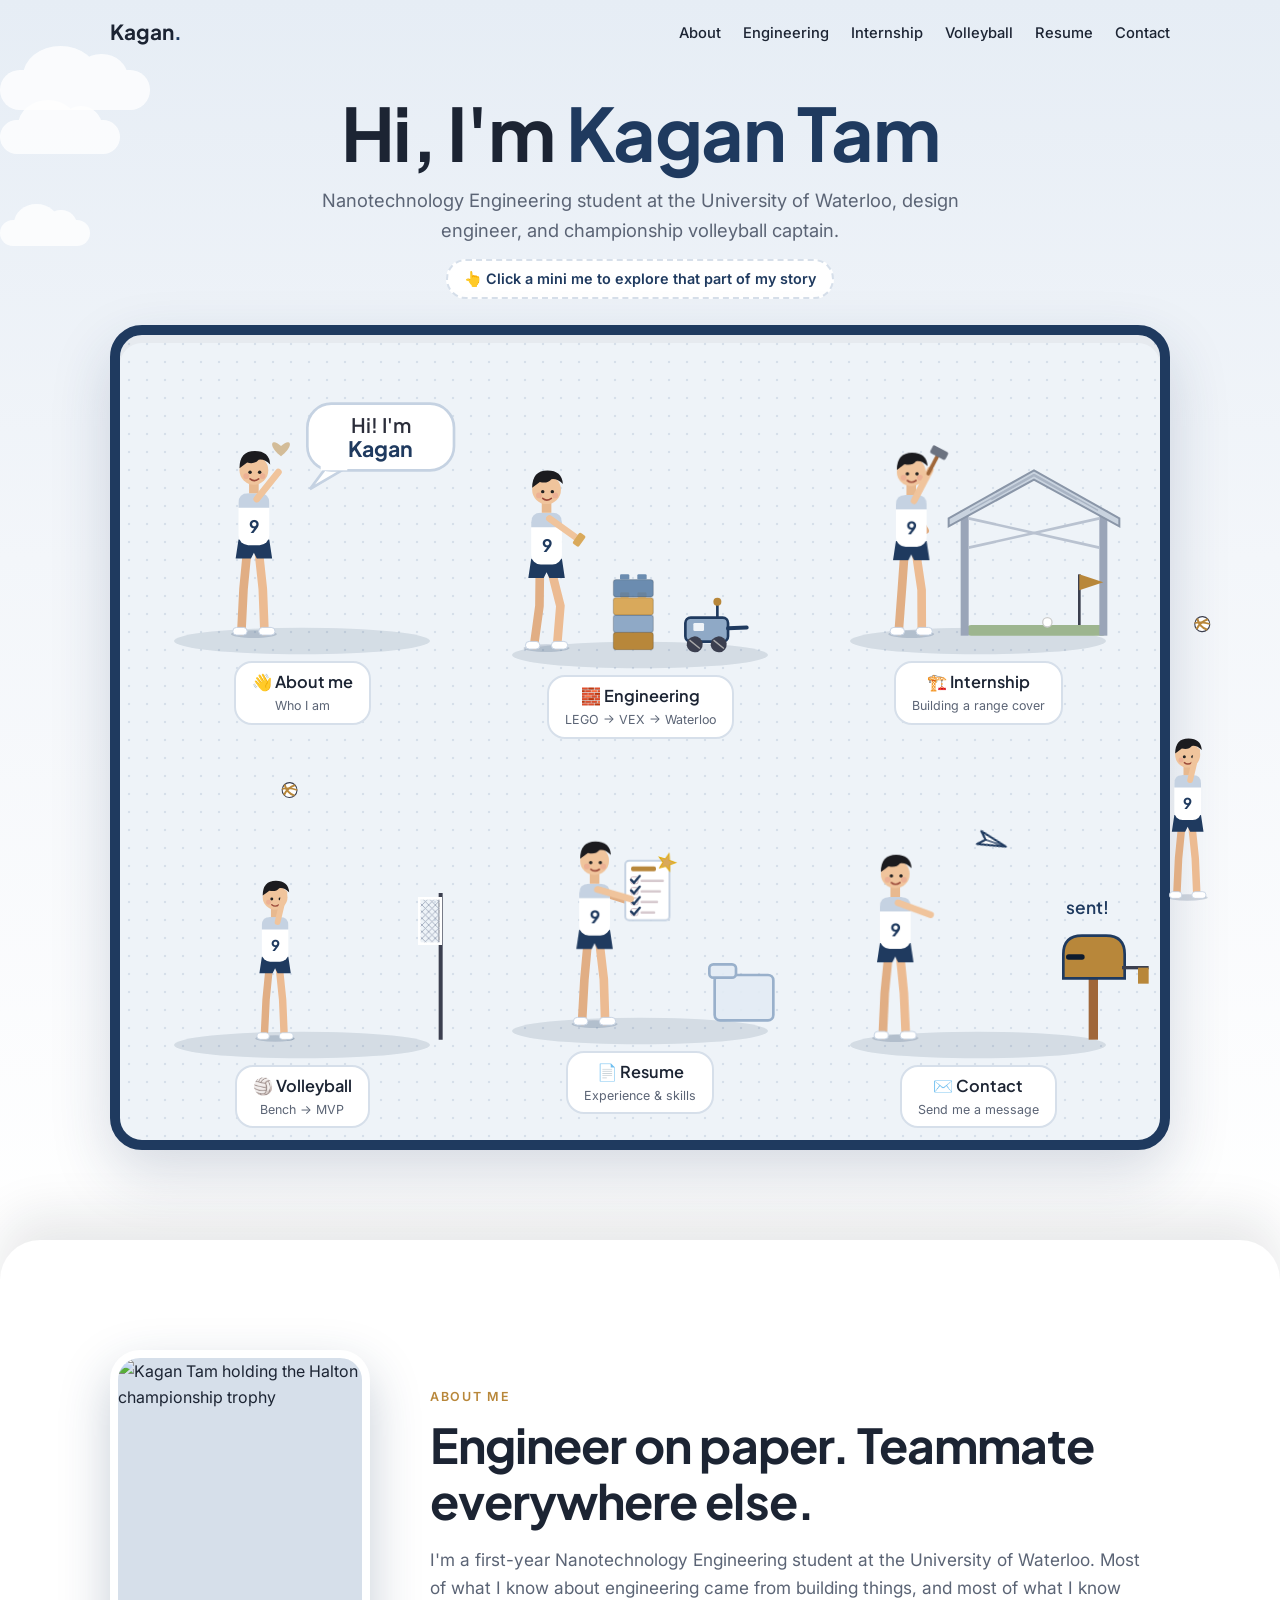
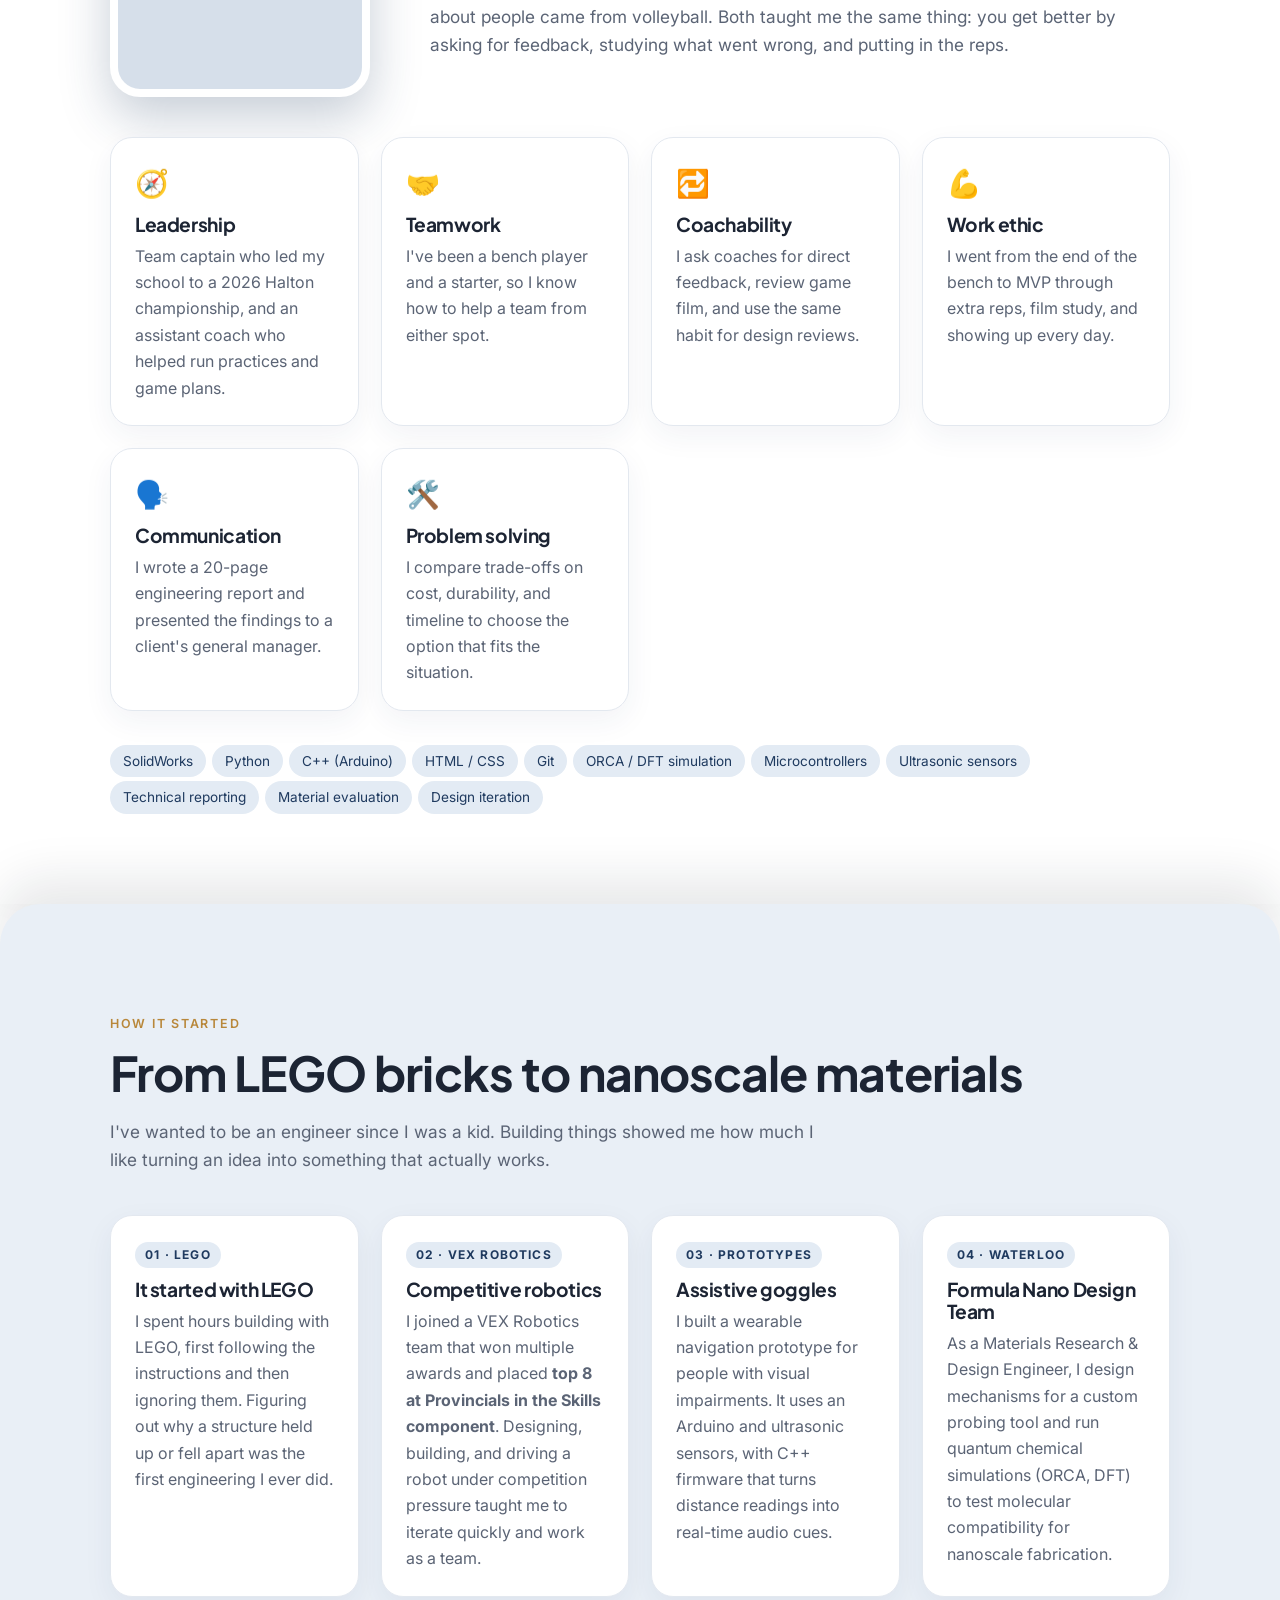
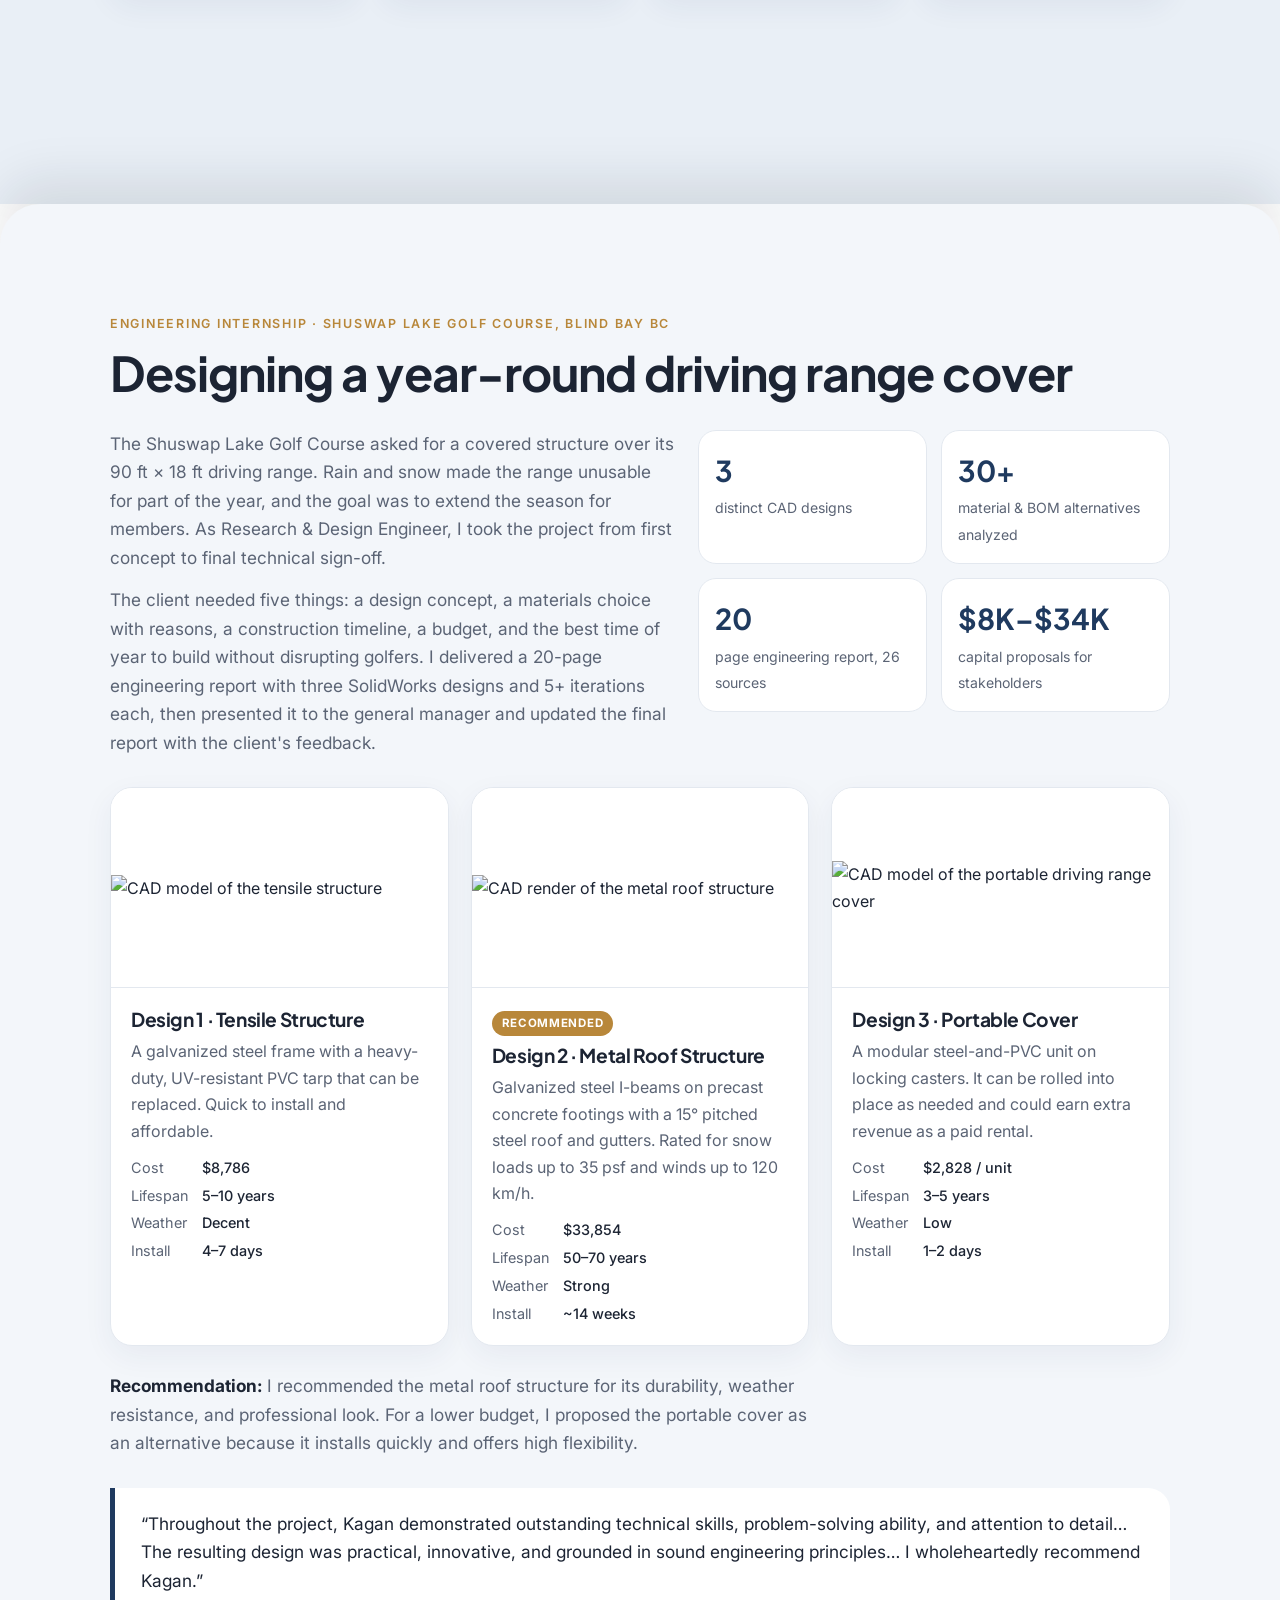
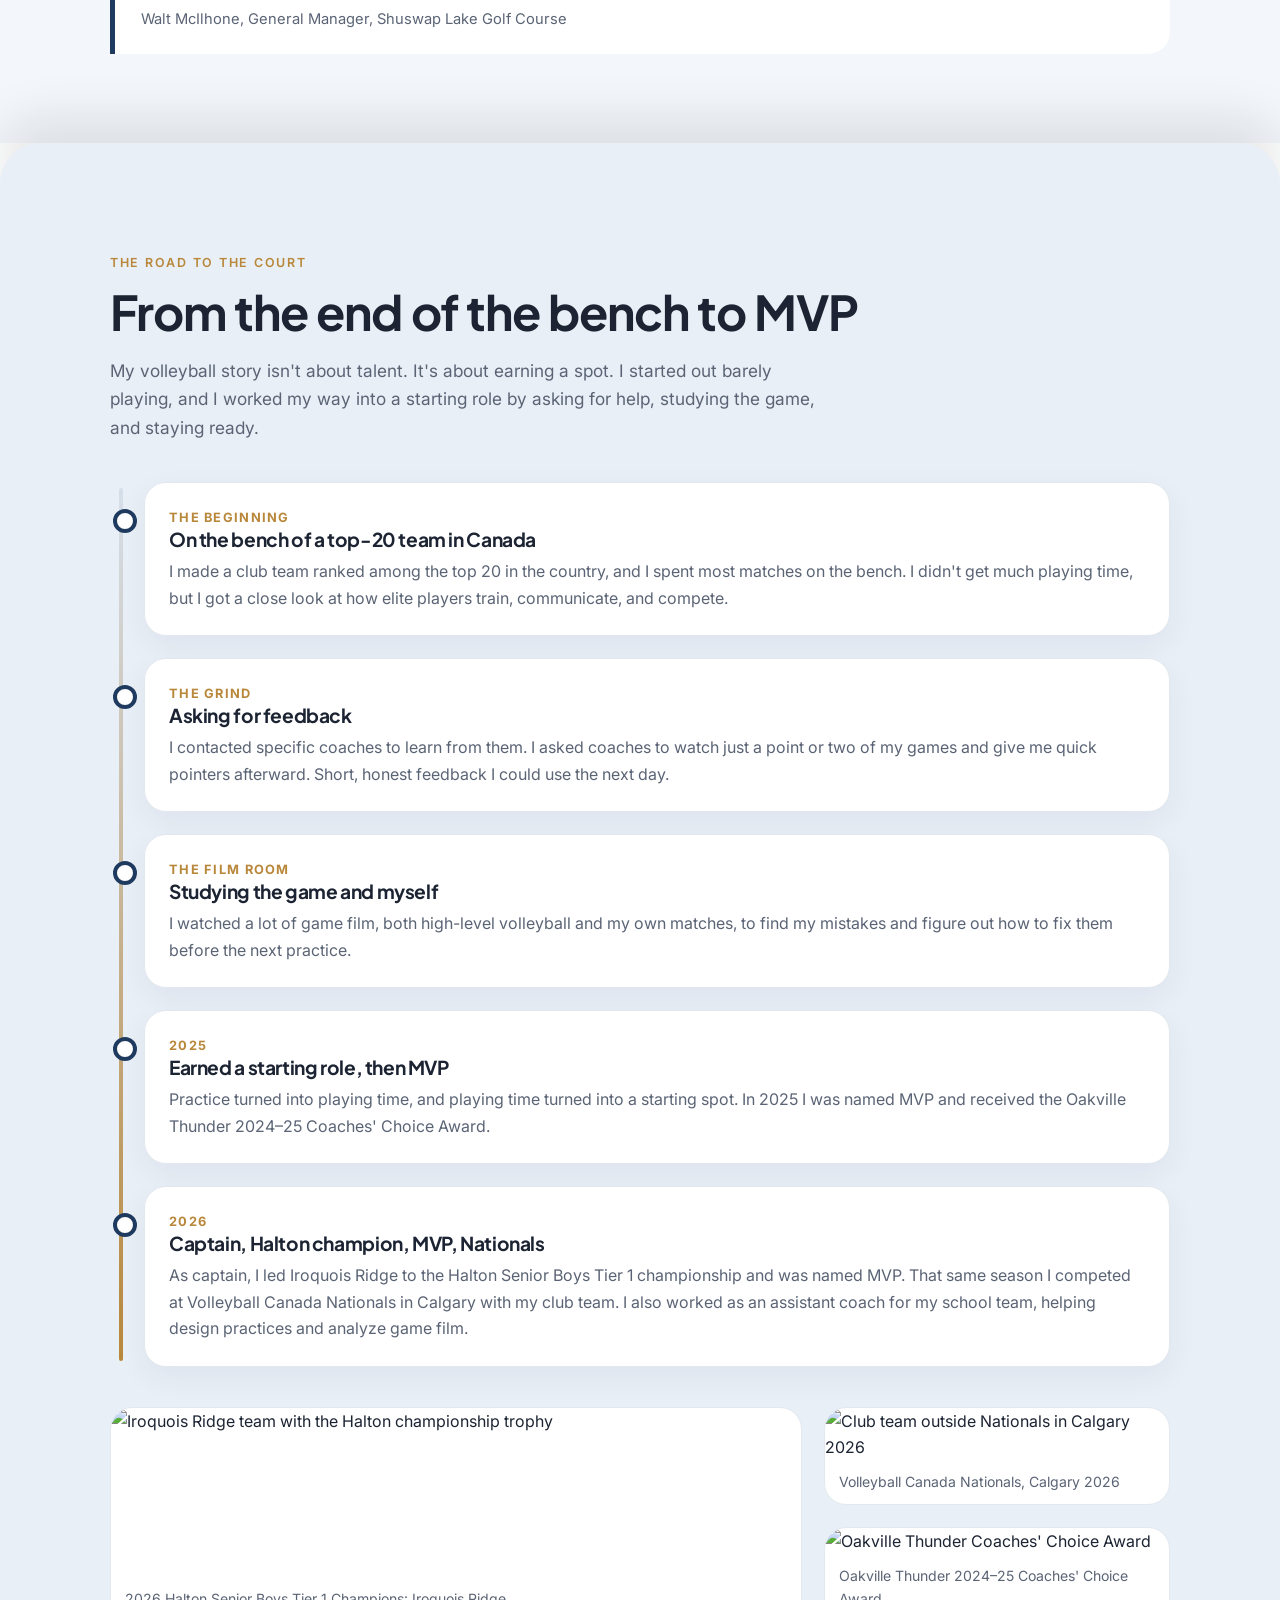
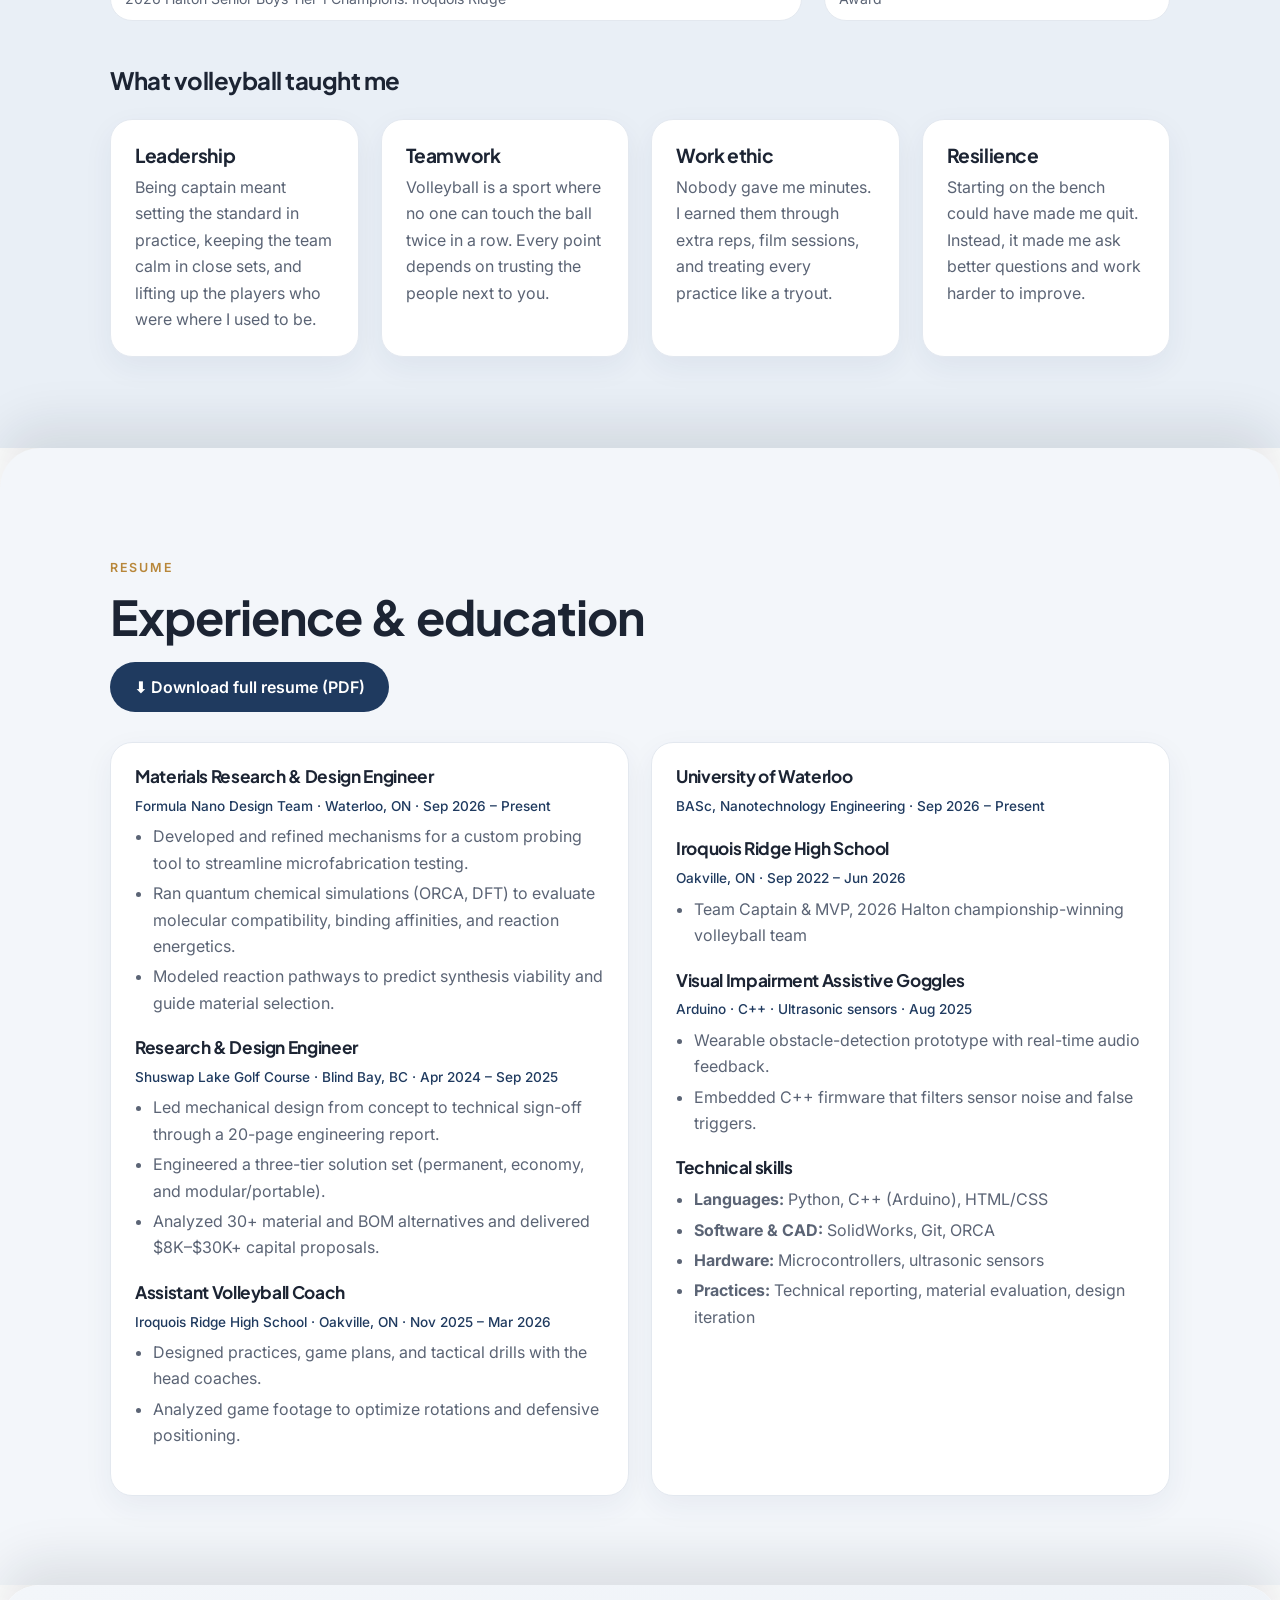
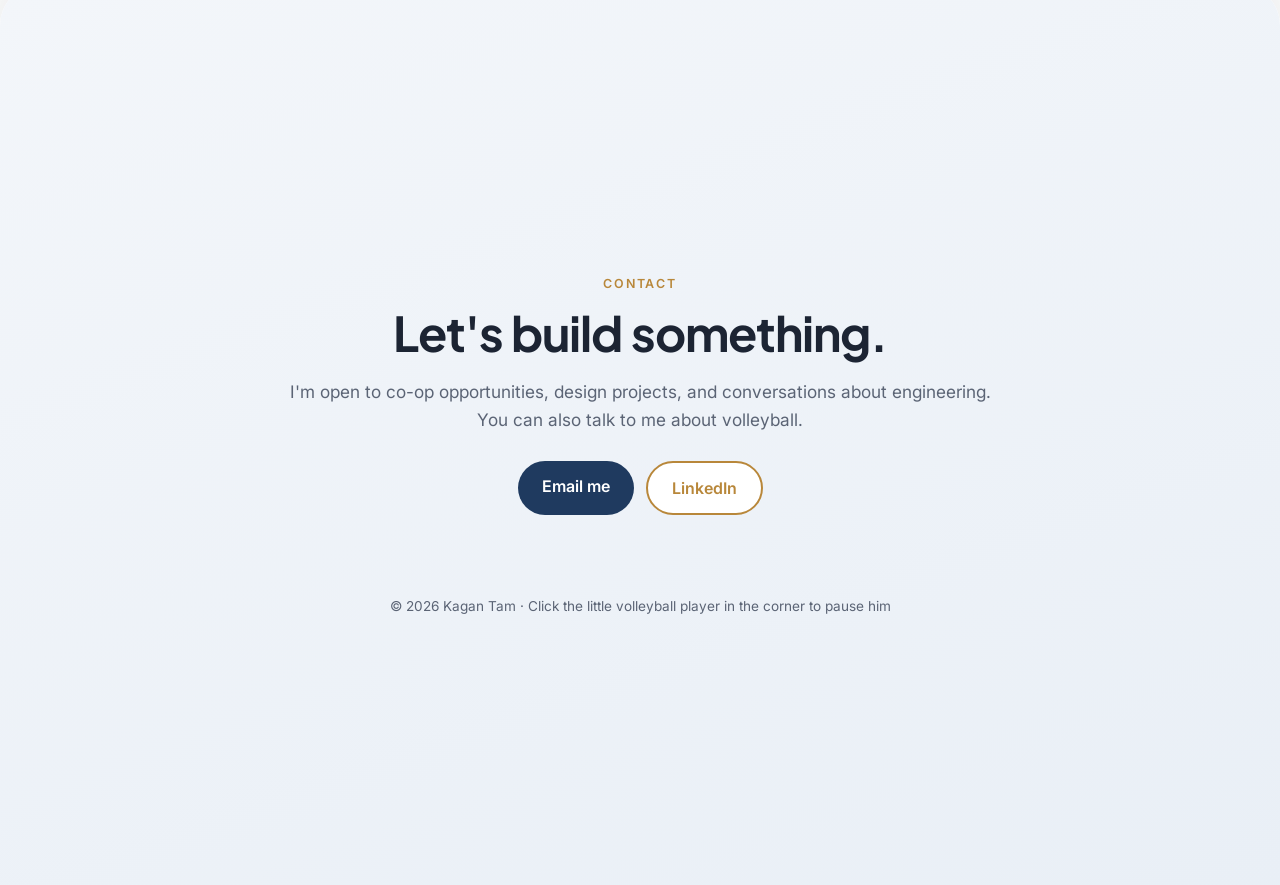
==== commit 0b13ce24: "Update fmt.Println message from 'Hello' to 'Goodbye'" ====
--- a/index.html
+++ b/index.html
@@ -7,134 +7,162 @@
 <meta name="description" content="Kagan Tam: Nanotechnology Engineering student at the University of Waterloo, design engineer, and championship volleyball captain.">
 <link rel="preconnect" href="https://fonts.googleapis.com">
 <link rel="preconnect" href="https://fonts.gstatic.com" crossorigin>
-<link href="https://fonts.googleapis.com/css2?family=Space+Grotesk:wght@500;700&family=Inter:wght@400;500;600&display=swap" rel="stylesheet">
+<link href="https://fonts.googleapis.com/css2?family=Plus+Jakarta+Sans:wght@500;600;700;800&family=Inter:wght@400;500;600&display=swap" rel="stylesheet">
+<!-- All photos + the resume PDF live inside photos.js, so you only upload 2 files -->
+<script src="photos.js"></script>
 <style>
+/* ===== COLOURS: change these to re-theme the whole site ===== */
 :root{
-  --bg:#0b1220; --bg2:#111a2e; --card:#16213a; --line:#25324f;
-  --text:#e8ecf4; --muted:#9aa6bf; --accent:#f5a524; --accent2:#4cc3ff;
-  --radius:18px; --max:1100px;
+  --bg:#ffffff;                       /* main background */
+  --tint:#f3f6fa;  --tint2:#e9eff6;   /* alternating section backgrounds */
+  --soft:#d6dfea;  --soft2:#e3ebf4;   /* borders, tags */
+  --primary:#1f3a5f;                  /* navy: headings accents, buttons */
+  --accent:#b8873a;                   /* muted gold: highlights */
+  --ink:#1c2433; --muted:#5b6475; --card:#ffffff; --line:#e3e8ef;
+  --radius:22px; --max:1100px;
+  --ease:cubic-bezier(.22,1,.36,1);
 }
 *{box-sizing:border-box;margin:0;padding:0}
 html{scroll-behavior:smooth}
-body{background:var(--bg);color:var(--text);font:16px/1.65 Inter,system-ui,sans-serif;overflow-x:hidden}
-h1,h2,h3{font-family:"Space Grotesk",Inter,sans-serif;line-height:1.15}
-a{color:var(--accent2)}
+body{background:var(--bg);color:var(--ink);font:16px/1.65 Inter,system-ui,sans-serif;overflow-x:hidden}
+h1,h2,h3{font-family:Plus Jakarta Sans,Inter,sans-serif;line-height:1.15;font-weight:700;letter-spacing:-.02em}
 img{max-width:100%;display:block}
 .wrap{max-width:var(--max);margin:0 auto;padding:0 20px}
-section{padding:96px 0;border-top:1px solid var(--line)}
 .eyebrow{color:var(--accent);font-weight:600;letter-spacing:.14em;text-transform:uppercase;font-size:.78rem;margin-bottom:10px}
-h2{font-size:clamp(1.9rem,4vw,2.8rem);margin-bottom:18px}
+h2{font-size:clamp(2rem,4.5vw,3rem);margin-bottom:18px}
 .lead{color:var(--muted);font-size:1.08rem;max-width:720px}
 .grid{display:grid;gap:22px}
-.card{background:var(--card);border:1px solid var(--line);border-radius:var(--radius);padding:24px}
-.card h3{font-size:1.15rem;margin-bottom:8px}
+.card{background:var(--card);border:1px solid var(--line);border-radius:var(--radius);padding:24px;box-shadow:0 10px 30px rgba(31,58,95,.06)}
+.card h3{font-size:1.2rem;margin-bottom:8px}
 .card p,.card li{color:var(--muted)}
-.tag{display:inline-block;padding:4px 12px;border-radius:999px;background:#1d2a48;border:1px solid var(--line);font-size:.85rem;margin:4px 6px 0 0;color:var(--text)}
-.btn{display:inline-block;padding:12px 22px;border-radius:999px;font-weight:600;text-decoration:none;transition:transform .15s}
-.btn:hover{transform:translateY(-2px)}
-.btn-primary{background:var(--accent);color:#1a1200}
-.btn-ghost{border:1px solid rgba(255,255,255,.35);color:#fff;background:rgba(0,0,0,.25);backdrop-filter:blur(6px)}
-
-/* NAV */
-nav{position:fixed;top:0;left:0;right:0;z-index:50;transition:background .3s}
-nav.scrolled{background:rgba(11,18,32,.88);backdrop-filter:blur(10px);border-bottom:1px solid var(--line)}
+.tag{display:inline-block;padding:5px 13px;border-radius:999px;background:var(--soft2);font-size:.85rem;margin:4px 6px 0 0;color:#1f3a5f}
+.btn{display:inline-block;padding:12px 24px;border-radius:999px;font-weight:600;text-decoration:none;transition:transform .3s var(--ease),box-shadow .3s}
+.btn:hover{transform:translateY(-3px);box-shadow:0 10px 24px rgba(31,58,95,.25)}
+.btn-primary{background:var(--primary);color:#fff}
+.btn-ghost{border:2px solid var(--accent);color:var(--accent);background:#fff}
+
+/* ===== NAV ===== */
+nav{position:fixed;top:0;left:0;right:0;z-index:100;transition:background .4s,box-shadow .4s}
+nav.scrolled{background:rgba(255,255,255,.85);backdrop-filter:blur(12px);box-shadow:0 4px 20px rgba(0,0,0,.05)}
 nav .wrap{display:flex;align-items:center;justify-content:space-between;height:64px}
-nav .logo{font-family:"Space Grotesk";font-weight:700;color:#fff;text-decoration:none;font-size:1.2rem}
+nav .logo{font-family:Plus Jakarta Sans;font-weight:700;color:var(--ink);text-decoration:none;font-size:1.3rem}
+nav .logo span{color:var(--primary)}
 nav ul{display:flex;gap:22px;list-style:none}
-nav ul a{color:#dfe6f3;text-decoration:none;font-size:.92rem}
-nav ul a:hover{color:var(--accent)}
+nav ul a{color:var(--ink);text-decoration:none;font-size:.92rem;font-weight:500}
+nav ul a:hover{color:var(--primary)}
 @media(max-width:760px){nav ul{display:none}}
 
-/* HERO with 360 panorama */
-#hero{position:relative;height:100vh;min-height:620px;overflow:hidden;border:0;padding:0;cursor:grab;touch-action:pan-y}
-#hero.dragging{cursor:grabbing}
-#pano{position:absolute;inset:0;width:100%;height:100%;display:block}
-.hero-inner{position:relative;z-index:2;height:100%;display:flex;align-items:center;pointer-events:none}
-.hero-inner .wrap{display:flex;align-items:center;gap:48px;width:100%}
-.hero-text{flex:1}
-.hero-text h1{font-size:clamp(2.6rem,7vw,5rem);color:#fff;text-shadow:0 4px 30px rgba(0,0,0,.5)}
-.hero-text p{font-size:clamp(1rem,2vw,1.25rem);color:#e6ecf7;margin:14px 0 28px;max-width:560px;text-shadow:0 2px 12px rgba(0,0,0,.6)}
-.hero-text .btns{display:flex;gap:12px;flex-wrap:wrap;pointer-events:auto}
-.face{width:min(300px,36vw);aspect-ratio:3/4;border-radius:26px;overflow:hidden;border:3px solid rgba(255,255,255,.85);box-shadow:0 20px 60px rgba(0,0,0,.5);flex-shrink:0;transform:rotate(2deg)}
+/* ===== LAYERED SCROLL: each section is a card that slides over the last ===== */
+.anchor{display:block;height:0}
+.panel{position:sticky;top:0;min-height:100vh;padding:110px 0 90px;border-radius:40px 40px 0 0;
+  box-shadow:0 -24px 50px rgba(15,26,42,.10);overflow:hidden}
+.panel > .inner{transform-origin:50% 0;will-change:transform;
+  transform:scale(calc(1 - var(--cover,0) * .07)) translateY(calc(var(--cover,0) * -30px))}
+.panel::after{content:"";position:absolute;inset:0;background:#0f1a2a;opacity:calc(var(--cover,0) * .22);pointer-events:none;border-radius:inherit}
+.bg-main{background:var(--bg)} .bg-alt{background:var(--tint)} .bg-alt2{background:var(--tint2)}
+.bg-mix{background:linear-gradient(160deg,var(--tint),var(--tint2))}
+
+/* ===== HERO SANDBOX ===== */
+.hero-head{text-align:center;margin-bottom:26px}
+.hero-head h1{font-size:clamp(2.6rem,7vw,4.6rem);color:var(--ink)}
+.hero-head h1 span{color:var(--primary)}
+.hero-head p{color:var(--muted);font-size:clamp(1rem,2vw,1.15rem);max-width:640px;margin:10px auto 0}
+.hero-head .hint{display:inline-block;margin-top:14px;background:#fff;border:2px dashed var(--soft);padding:6px 16px;border-radius:999px;font-size:.9rem;color:var(--primary);font-weight:600}
+.sandbox{position:relative;background:#eef3f8 radial-gradient(#d6dfea 1.3px,transparent 1.6px) 0 0/18px 18px;
+  border:10px solid var(--primary);border-radius:32px;padding:22px 18px 10px;
+  display:grid;grid-template-columns:repeat(3,1fr);gap:6px 10px;
+  box-shadow:inset 0 8px 0 rgba(0,0,0,.035),0 24px 60px rgba(31,58,95,.18)}
+@media(max-width:760px){.sandbox{grid-template-columns:repeat(2,1fr);border-width:8px;padding:14px 8px 6px}}
+.station{display:flex;flex-direction:column;align-items:center;text-decoration:none;color:var(--ink);
+  border-radius:26px;padding:4px 4px 16px;transition:transform .45s var(--ease),background .45s}
+.station:nth-child(even){transform:translateY(14px)}
+.station:hover,.station:focus-visible{transform:translateY(-8px);background:rgba(255,255,255,.6);outline:none}
+.station svg{width:100%;height:auto;overflow:visible}
+.sign{display:flex;flex-direction:column;align-items:center;background:#fff;border:2px solid var(--soft);border-radius:18px;padding:6px 16px;transition:all .35s var(--ease);text-align:center}
+.sign b{font-family:Plus Jakarta Sans;font-weight:600;font-size:1.02rem}
+.sign small{color:var(--muted);font-size:.78rem}
+.station:hover .sign{background:var(--primary);border-color:var(--primary);color:#fff}
+.station:hover .sign small{color:#c9d6e6}
+.cloud{position:absolute;background:#fff;border-radius:999px;opacity:.8;z-index:0;animation:drift linear infinite}
+.cloud:before,.cloud:after{content:"";position:absolute;background:#fff;border-radius:50%}
+.cloud:before{width:50%;height:150%;left:15%;top:-60%} .cloud:after{width:35%;height:120%;left:50%;top:-40%}
+@keyframes drift{from{transform:translateX(-20vw)}to{transform:translateX(120vw)}}
+
+/* ===== ABOUT ===== */
+.about-top{display:grid;grid-template-columns:280px 1fr;gap:40px;align-items:center}
+@media(max-width:760px){.about-top{grid-template-columns:1fr;text-align:center}.about-top .face{margin:0 auto}}
+.face{width:260px;aspect-ratio:3/4;border-radius:30px;overflow:hidden;border:8px solid #fff;box-shadow:0 20px 50px rgba(31,58,95,.25);transform:rotate(-3deg);background:var(--soft)}
 .face img{width:100%;height:100%;object-fit:cover;object-position:50% 15%}
-.drag-hint{position:absolute;bottom:26px;left:50%;transform:translateX(-50%);z-index:3;color:#fff;font-size:.85rem;background:rgba(0,0,0,.35);padding:8px 16px;border-radius:999px;backdrop-filter:blur(6px);pointer-events:none;white-space:nowrap}
-@media(max-width:760px){
-  .hero-inner .wrap{flex-direction:column-reverse;text-align:center;gap:22px;padding-top:40px}
-  .hero-text p{margin-left:auto;margin-right:auto}
-  .hero-text .btns{justify-content:center}
-  .face{width:170px}
-}
-
-/* ABOUT / SKILLS */
 .skills{grid-template-columns:repeat(auto-fit,minmax(230px,1fr));margin-top:40px}
-.skill .ico{font-size:1.7rem;margin-bottom:8px}
-
-/* ENGINEERING STORY */
-.story{grid-template-columns:repeat(auto-fit,minmax(260px,1fr));margin-top:40px}
-.story .step{position:relative;padding-top:56px}
-.story .num{position:absolute;top:20px;left:24px;font-family:"Space Grotesk";color:var(--accent);font-weight:700;font-size:.9rem;letter-spacing:.1em}
-
-/* INTERNSHIP */
-.intern-top{grid-template-columns:1.2fr 1fr;align-items:start;margin-top:36px}
+.skill .ico{font-size:1.7rem;margin-bottom:6px}
+
+/* ===== ENGINEERING ===== */
+.story{grid-template-columns:repeat(auto-fit,minmax(240px,1fr));margin-top:40px}
+.step .num{display:inline-block;background:var(--soft2);color:#1f3a5f;font-weight:700;font-size:.75rem;letter-spacing:.1em;padding:3px 10px;border-radius:999px;margin-bottom:10px}
+
+/* ===== INTERNSHIP ===== */
+.intern-top{grid-template-columns:1.2fr 1fr;align-items:start;margin-top:30px}
 @media(max-width:860px){.intern-top{grid-template-columns:1fr}}
 .stats{display:grid;grid-template-columns:repeat(2,1fr);gap:14px}
-.stat{background:var(--bg2);border:1px solid var(--line);border-radius:14px;padding:16px}
-.stat b{display:block;font-family:"Space Grotesk";font-size:1.7rem;color:var(--accent)}
+.stat{background:#fff;border:1px solid var(--line);border-radius:18px;padding:16px}
+.stat b{display:block;font-family:Plus Jakarta Sans;font-size:1.8rem;color:var(--primary)}
 .stat span{color:var(--muted);font-size:.88rem}
 .designs{grid-template-columns:repeat(auto-fit,minmax(280px,1fr));margin-top:30px}
 .design{padding:0;overflow:hidden}
-.design .pic{background:#fff;height:200px;display:flex;align-items:center;justify-content:center}
-.design .pic img{max-height:200px;width:100%;object-fit:contain}
+.design .pic{background:#fff;height:200px;display:flex;align-items:center;justify-content:center;border-bottom:1px solid var(--line)}
+.design .pic img{max-height:196px;width:100%;object-fit:contain}
 .design .body{padding:20px}
-.design .rec{display:inline-block;background:var(--accent);color:#1a1200;font-weight:700;font-size:.72rem;padding:3px 10px;border-radius:999px;margin-bottom:8px;letter-spacing:.06em}
+.design .rec{display:inline-block;background:var(--accent);color:#fff;font-weight:700;font-size:.72rem;padding:3px 10px;border-radius:999px;margin-bottom:8px;letter-spacing:.06em}
 .design dl{display:grid;grid-template-columns:auto 1fr;gap:4px 14px;margin-top:12px;font-size:.9rem}
-.design dt{color:var(--muted)} .design dd{color:var(--text)}
-blockquote{margin-top:30px;border-left:4px solid var(--accent);padding:22px 26px;background:var(--card);border-radius:0 var(--radius) var(--radius) 0;font-size:1.08rem}
+.design dt{color:var(--muted)} .design dd{color:var(--ink);font-weight:500}
+blockquote{margin-top:30px;border-left:5px solid var(--primary);padding:22px 26px;background:#fff;border-radius:0 var(--radius) var(--radius) 0;font-size:1.08rem}
 blockquote footer{margin-top:12px;color:var(--muted);font-size:.92rem}
 
-/* VOLLEYBALL */
-.timeline{position:relative;margin-top:44px;padding-left:34px}
-.timeline:before{content:"";position:absolute;left:9px;top:6px;bottom:6px;width:3px;background:linear-gradient(var(--line),var(--accent))}
-.tl{position:relative;margin-bottom:28px}
-.tl:before{content:"";position:absolute;left:-31px;top:24px;width:15px;height:15px;border-radius:50%;background:var(--bg);border:3px solid var(--accent)}
-.tl .when{color:var(--accent);font-weight:600;font-size:.85rem;letter-spacing:.08em;text-transform:uppercase}
+/* ===== VOLLEYBALL ===== */
+.timeline{position:relative;margin-top:40px;padding-left:34px}
+.timeline:before{content:"";position:absolute;left:9px;top:6px;bottom:6px;width:4px;border-radius:4px;background:linear-gradient(var(--soft),var(--accent))}
+.tl{position:relative;margin-bottom:22px}
+.tl:before{content:"";position:absolute;left:-32px;top:26px;width:16px;height:16px;border-radius:50%;background:#fff;border:4px solid var(--primary)}
+.tl .when{color:var(--accent);font-weight:700;font-size:.8rem;letter-spacing:.1em;text-transform:uppercase}
 .gallery{grid-template-columns:2fr 1fr;margin-top:40px}
-.gallery figure{border-radius:var(--radius);overflow:hidden;border:1px solid var(--line);background:var(--card)}
-.gallery img{width:100%;height:100%;object-fit:cover}
+.gallery figure{border-radius:var(--radius);overflow:hidden;background:#fff;border:1px solid var(--line);display:flex;flex-direction:column}
+.gallery img{width:100%;flex:1;object-fit:cover;min-height:0}
 .gallery figcaption{padding:10px 14px;color:var(--muted);font-size:.88rem}
 .gallery .tall{grid-row:span 2}
 @media(max-width:760px){.gallery{grid-template-columns:1fr}.gallery .tall{grid-row:auto}}
-.traits{grid-template-columns:repeat(auto-fit,minmax(220px,1fr));margin-top:30px}
-
-/* RESUME */
-.resume-grid{grid-template-columns:1fr 1fr;margin-top:34px}
+.traits{grid-template-columns:repeat(auto-fit,minmax(220px,1fr));margin-top:24px}
+
+/* ===== RESUME ===== */
+.resume-grid{grid-template-columns:1fr 1fr;margin-top:30px}
 @media(max-width:860px){.resume-grid{grid-template-columns:1fr}}
 .job{margin-bottom:22px}
-.job h3{font-size:1.05rem}
-.job .meta{color:var(--accent);font-size:.85rem;margin-bottom:6px}
+.job h3{font-size:1.08rem}
+.job .meta{color:var(--primary);font-size:.85rem;margin-bottom:6px;font-weight:500}
 .job ul{padding-left:18px}
 .job li{color:var(--muted);margin-bottom:4px}
 
-/* CONTACT */
-#contact{text-align:center}
-#contact .lead{margin:0 auto 26px}
-footer.site{padding:30px 0 120px;color:var(--muted);text-align:center;font-size:.85rem;border-top:1px solid var(--line)}
-
-/* MINI ME volleyball player (bottom-right corner) */
-#mini-me{position:fixed;right:14px;bottom:0;width:165px;height:320px;z-index:40;cursor:pointer}
+/* ===== CONTACT ===== */
+#contact-panel{text-align:center;display:flex;flex-direction:column;justify-content:center}
+#contact-panel .lead{margin:0 auto 26px}
+footer.site{margin-top:80px;color:var(--muted);font-size:.85rem}
+
+/* ===== CORNER MINI ME ===== */
+#mini-me{position:fixed;right:14px;bottom:0;width:150px;height:300px;z-index:90;cursor:pointer}
 #mini-me svg{width:100%;height:100%;overflow:visible}
-@media(max-width:600px){#mini-me{width:105px;height:205px;right:4px}}
-
-.reveal{opacity:0;transform:translateY(24px);transition:opacity .7s,transform .7s}
-.reveal.in{opacity:1;transform:none}
-@media (prefers-reduced-motion:reduce){.reveal{opacity:1;transform:none;transition:none}}
+@media(max-width:600px){#mini-me{width:95px;height:190px;right:4px}}
+
+/* ===== SMOOTH REVEALS ===== */
+.reveal{opacity:0;transform:translateY(40px) scale(.97);filter:blur(6px);
+  transition:opacity 1.1s var(--ease),transform 1.1s var(--ease),filter 1.1s var(--ease);transition-delay:calc(var(--i,0) * 90ms)}
+.reveal.in{opacity:1;transform:none;filter:none}
+@media (prefers-reduced-motion:reduce){.reveal{opacity:1;transform:none;filter:none;transition:none}.panel>.inner{transform:none}.cloud{display:none}}
 </style>
 </head>
 <body>
 
 <nav id="nav">
   <div class="wrap">
-    <a class="logo" href="#hero">Kagan Tam</a>
+    <a class="logo" href="#home">Kagan<span>.</span></a>
     <ul>
       <li><a href="#about">About</a></li>
       <li><a href="#engineering">Engineering</a></li>
@@ -146,32 +174,46 @@
   </div>
 </nav>
 
-<!-- ============ HERO: drag the background 360° ============ -->
-<header id="hero">
-  <canvas id="pano" aria-hidden="true"></canvas>
-  <div class="hero-inner">
+<main>
+<!-- ================= HERO: the mini-me sandbox ================= -->
+<span class="anchor" id="home"></span>
+<section class="panel" id="home-panel" style="background:linear-gradient(180deg,#e6edf5 0%,#f3f6fa 45%,#ffffff 100%);border-radius:0;box-shadow:none;padding-top:90px">
+  <div class="cloud" style="width:120px;height:34px;top:120px;animation-duration:70s;animation-delay:-20s"></div>
+  <div class="cloud" style="width:90px;height:26px;top:220px;animation-duration:95s;animation-delay:-60s"></div>
+  <div class="cloud" style="width:150px;height:40px;top:70px;animation-duration:120s;animation-delay:-5s"></div>
+  <div class="inner" style="position:relative;z-index:1">
     <div class="wrap">
-      <div class="hero-text">
-        <h1>Kagan Tam</h1>
-        <p>Nanotechnology Engineering student at the University of Waterloo, design engineer, and championship volleyball captain. I build things, and I work hard to get better at them.</p>
-        <div class="btns">
-          <a class="btn btn-primary" href="#resume">View my resume</a>
-          <a class="btn btn-ghost" href="#contact">Get in touch</a>
-        </div>
+      <div class="hero-head">
+        <h1>Hi, I'm <span>Kagan Tam</span></h1>
+        <p>Nanotechnology Engineering student at the University of Waterloo, design engineer, and championship volleyball captain.</p>
+        <div class="hint">👆 Click a mini me to explore that part of my story</div>
       </div>
-      <div class="face"><img src="images/headshot.jpg" alt="Kagan Tam holding the Halton championship trophy"></div>
+
+      <!-- Each station: data-scene picks the animation, href picks where it takes you -->
+      <div class="sandbox">
+        <a class="station" href="#about"><svg data-scene="about" viewBox="0 0 240 225"></svg><span class="sign"><b>👋 About me</b><small>Who I am</small></span></a>
+        <a class="station" href="#engineering"><svg data-scene="engineering" viewBox="0 0 240 225"></svg><span class="sign"><b>🧱 Engineering</b><small>LEGO → VEX → Waterloo</small></span></a>
+        <a class="station" href="#internship"><svg data-scene="internship" viewBox="0 0 240 225"></svg><span class="sign"><b>🏗️ Internship</b><small>Building a range cover</small></span></a>
+        <a class="station" href="#volleyball"><svg data-scene="volleyball" viewBox="0 0 240 225"></svg><span class="sign"><b>🏐 Volleyball</b><small>Bench → MVP</small></span></a>
+        <a class="station" href="#resume"><svg data-scene="resume" viewBox="0 0 240 225"></svg><span class="sign"><b>📄 Resume</b><small>Experience & skills</small></span></a>
+        <a class="station" href="#contact"><svg data-scene="contact" viewBox="0 0 240 225"></svg><span class="sign"><b>✉️ Contact</b><small>Send me a message</small></span></a>
+      </div>
     </div>
   </div>
-  <div class="drag-hint">⟲ Drag to spin the view 360°</div>
-</header>
-
-<!-- ============ ABOUT / LIFE SKILLS ============ -->
-<section id="about">
-  <div class="wrap">
-    <div class="eyebrow">About me</div>
-    <h2>Engineer on paper. Teammate everywhere else.</h2>
-    <p class="lead">I'm a first-year Nanotechnology Engineering student at the University of Waterloo. Most of what I know about engineering came from building things, and most of what I know about people came from volleyball. Both taught me the same thing: you get better by asking for feedback, studying what went wrong, and putting in the reps.</p>
-
+</section>
+
+<!-- ================= ABOUT ================= -->
+<span class="anchor" id="about"></span>
+<section class="panel bg-main">
+  <div class="inner"><div class="wrap">
+    <div class="about-top">
+      <div class="face reveal"><img data-photo="headshot" alt="Kagan Tam holding the Halton championship trophy"></div>
+      <div class="reveal">
+        <div class="eyebrow">About me</div>
+        <h2>Engineer on paper. Teammate everywhere else.</h2>
+        <p class="lead">I'm a first-year Nanotechnology Engineering student at the University of Waterloo. Most of what I know about engineering came from building things, and most of what I know about people came from volleyball. Both taught me the same thing: you get better by asking for feedback, studying what went wrong, and putting in the reps.</p>
+      </div>
+    </div>
     <div class="grid skills">
       <div class="card skill reveal"><div class="ico">🧭</div><h3>Leadership</h3><p>Team captain who led my school to a 2026 Halton championship, and an assistant coach who helped run practices and game plans.</p></div>
       <div class="card skill reveal"><div class="ico">🤝</div><h3>Teamwork</h3><p>I've been a bench player and a starter, so I know how to help a team from either spot.</p></div>
@@ -180,92 +222,81 @@
       <div class="card skill reveal"><div class="ico">🗣️</div><h3>Communication</h3><p>I wrote a 20-page engineering report and presented the findings to a client's general manager.</p></div>
       <div class="card skill reveal"><div class="ico">🛠️</div><h3>Problem solving</h3><p>I compare trade-offs on cost, durability, and timeline to choose the option that fits the situation.</p></div>
     </div>
-
-    <div style="margin-top:34px">
+    <div class="reveal" style="margin-top:30px">
       <span class="tag">SolidWorks</span><span class="tag">Python</span><span class="tag">C++ (Arduino)</span><span class="tag">HTML / CSS</span><span class="tag">Git</span><span class="tag">ORCA / DFT simulation</span><span class="tag">Microcontrollers</span><span class="tag">Ultrasonic sensors</span><span class="tag">Technical reporting</span><span class="tag">Material evaluation</span><span class="tag">Design iteration</span>
     </div>
-  </div>
+  </div></div>
 </section>
 
-<!-- ============ ENGINEERING ORIGIN ============ -->
-<section id="engineering">
-  <div class="wrap">
-    <div class="eyebrow">How it started</div>
-    <h2>From LEGO bricks to nanoscale materials</h2>
-    <p class="lead">I've wanted to be an engineer since I was a kid. Building things showed me how much I like turning an idea into something that actually works.</p>
-
+<!-- ================= ENGINEERING ================= -->
+<span class="anchor" id="engineering"></span>
+<section class="panel bg-alt2">
+  <div class="inner"><div class="wrap">
+    <div class="eyebrow reveal">How it started</div>
+    <h2 class="reveal">From LEGO bricks to nanoscale materials</h2>
+    <p class="lead reveal">I've wanted to be an engineer since I was a kid. Building things showed me how much I like turning an idea into something that actually works.</p>
     <div class="grid story">
       <div class="card step reveal"><span class="num">01 · LEGO</span><h3>It started with LEGO</h3><p>I spent hours building with LEGO, first following the instructions and then ignoring them. Figuring out why a structure held up or fell apart was the first engineering I ever did.</p></div>
       <div class="card step reveal"><span class="num">02 · VEX ROBOTICS</span><h3>Competitive robotics</h3><p>I joined a VEX Robotics team that won multiple awards and placed <strong>top 8 at Provincials in the Skills component</strong>. Designing, building, and driving a robot under competition pressure taught me to iterate quickly and work as a team.</p></div>
       <div class="card step reveal"><span class="num">03 · PROTOTYPES</span><h3>Assistive goggles</h3><p>I built a wearable navigation prototype for people with visual impairments. It uses an Arduino and ultrasonic sensors, with C++ firmware that turns distance readings into real-time audio cues.</p></div>
       <div class="card step reveal"><span class="num">04 · WATERLOO</span><h3>Formula Nano Design Team</h3><p>As a Materials Research &amp; Design Engineer, I design mechanisms for a custom probing tool and run quantum chemical simulations (ORCA, DFT) to test molecular compatibility for nanoscale fabrication.</p></div>
     </div>
-  </div>
+  </div></div>
 </section>
 
-<!-- ============ INTERNSHIP ============ -->
-<section id="internship">
-  <div class="wrap">
-    <div class="eyebrow">Engineering internship · Shuswap Lake Golf Course, Blind Bay BC</div>
-    <h2>Designing a year-round driving range cover</h2>
-
+<!-- ================= INTERNSHIP ================= -->
+<span class="anchor" id="internship"></span>
+<section class="panel bg-alt">
+  <div class="inner"><div class="wrap">
+    <div class="eyebrow reveal">Engineering internship · Shuswap Lake Golf Course, Blind Bay BC</div>
+    <h2 class="reveal">Designing a year-round driving range cover</h2>
     <div class="grid intern-top">
-      <div>
+      <div class="reveal">
         <p class="lead">The Shuswap Lake Golf Course asked for a covered structure over its 90 ft × 18 ft driving range. Rain and snow made the range unusable for part of the year, and the goal was to extend the season for members. As Research &amp; Design Engineer, I took the project from first concept to final technical sign-off.</p>
         <p class="lead" style="margin-top:14px">The client needed five things: a design concept, a materials choice with reasons, a construction timeline, a budget, and the best time of year to build without disrupting golfers. I delivered a 20-page engineering report with three SolidWorks designs and 5+ iterations each, then presented it to the general manager and updated the final report with the client's feedback.</p>
       </div>
-      <div class="stats">
+      <div class="stats reveal">
         <div class="stat"><b>3</b><span>distinct CAD designs</span></div>
         <div class="stat"><b>30+</b><span>material &amp; BOM alternatives analyzed</span></div>
         <div class="stat"><b>20</b><span>page engineering report, 26 sources</span></div>
         <div class="stat"><b>$8K–$34K</b><span>capital proposals for stakeholders</span></div>
       </div>
     </div>
-
     <div class="grid designs">
       <article class="card design reveal">
-        <div class="pic"><img src="images/cad-tensile.jpg" alt="CAD model of the tensile structure"></div>
-        <div class="body">
-          <h3>Design 1 · Tensile Structure</h3>
+        <div class="pic"><img data-photo="cad-tensile" alt="CAD model of the tensile structure"></div>
+        <div class="body"><h3>Design 1 · Tensile Structure</h3>
           <p>A galvanized steel frame with a heavy-duty, UV-resistant PVC tarp that can be replaced. Quick to install and affordable.</p>
-          <dl><dt>Cost</dt><dd>$8,786</dd><dt>Lifespan</dt><dd>5–10 years</dd><dt>Weather</dt><dd>Decent</dd><dt>Install</dt><dd>4–7 days</dd></dl>
-        </div>
+          <dl><dt>Cost</dt><dd>$8,786</dd><dt>Lifespan</dt><dd>5–10 years</dd><dt>Weather</dt><dd>Decent</dd><dt>Install</dt><dd>4–7 days</dd></dl></div>
       </article>
       <article class="card design reveal">
-        <div class="pic"><img src="images/cad-metal-roof.jpg" alt="CAD render of the metal roof structure"></div>
-        <div class="body">
-          <span class="rec">RECOMMENDED</span>
-          <h3>Design 2 · Metal Roof Structure</h3>
+        <div class="pic"><img data-photo="cad-metal-roof" alt="CAD render of the metal roof structure"></div>
+        <div class="body"><span class="rec">RECOMMENDED</span><h3>Design 2 · Metal Roof Structure</h3>
           <p>Galvanized steel I-beams on precast concrete footings with a 15° pitched steel roof and gutters. Rated for snow loads up to 35 psf and winds up to 120 km/h.</p>
-          <dl><dt>Cost</dt><dd>$33,854</dd><dt>Lifespan</dt><dd>50–70 years</dd><dt>Weather</dt><dd>Strong</dd><dt>Install</dt><dd>~14 weeks</dd></dl>
-        </div>
+          <dl><dt>Cost</dt><dd>$33,854</dd><dt>Lifespan</dt><dd>50–70 years</dd><dt>Weather</dt><dd>Strong</dd><dt>Install</dt><dd>~14 weeks</dd></dl></div>
       </article>
       <article class="card design reveal">
-        <div class="pic"><img src="images/cad-portable.jpg" alt="CAD model of the portable driving range cover"></div>
-        <div class="body">
-          <h3>Design 3 · Portable Cover</h3>
+        <div class="pic"><img data-photo="cad-portable" alt="CAD model of the portable driving range cover"></div>
+        <div class="body"><h3>Design 3 · Portable Cover</h3>
           <p>A modular steel-and-PVC unit on locking casters. It can be rolled into place as needed and could earn extra revenue as a paid rental.</p>
-          <dl><dt>Cost</dt><dd>$2,828 / unit</dd><dt>Lifespan</dt><dd>3–5 years</dd><dt>Weather</dt><dd>Low</dd><dt>Install</dt><dd>1–2 days</dd></dl>
-        </div>
+          <dl><dt>Cost</dt><dd>$2,828 / unit</dd><dt>Lifespan</dt><dd>3–5 years</dd><dt>Weather</dt><dd>Low</dd><dt>Install</dt><dd>1–2 days</dd></dl></div>
       </article>
     </div>
-
-    <p class="lead" style="margin-top:26px"><strong style="color:var(--text)">Recommendation:</strong> I recommended the metal roof structure for its durability, weather resistance, and professional look. For a lower budget, I proposed the portable cover as an alternative because it installs quickly and offers high flexibility.</p>
-
+    <p class="lead reveal" style="margin-top:26px"><strong style="color:var(--ink)">Recommendation:</strong> I recommended the metal roof structure for its durability, weather resistance, and professional look. For a lower budget, I proposed the portable cover as an alternative because it installs quickly and offers high flexibility.</p>
     <blockquote class="reveal">
       “Throughout the project, Kagan demonstrated outstanding technical skills, problem-solving ability, and attention to detail… The resulting design was practical, innovative, and grounded in sound engineering principles… I wholeheartedly recommend Kagan.”
       <footer>Walt McIlhone, General Manager, Shuswap Lake Golf Course</footer>
     </blockquote>
-  </div>
+  </div></div>
 </section>
 
-<!-- ============ VOLLEYBALL ============ -->
-<section id="volleyball">
-  <div class="wrap">
-    <div class="eyebrow">The road to the court</div>
-    <h2>From the end of the bench to MVP</h2>
-    <p class="lead">My volleyball story isn't about talent. It's about earning a spot. I started out barely playing, and I worked my way into a starting role by asking for help, studying the game, and staying ready.</p>
-
+<!-- ================= VOLLEYBALL ================= -->
+<span class="anchor" id="volleyball"></span>
+<section class="panel bg-alt2">
+  <div class="inner"><div class="wrap">
+    <div class="eyebrow reveal">The road to the court</div>
+    <h2 class="reveal">From the end of the bench to MVP</h2>
+    <p class="lead reveal">My volleyball story isn't about talent. It's about earning a spot. I started out barely playing, and I worked my way into a starting role by asking for help, studying the game, and staying ready.</p>
     <div class="timeline">
       <div class="tl card reveal"><div class="when">The beginning</div><h3>On the bench of a top-20 team in Canada</h3><p>I made a club team ranked among the top 20 in the country, and I spent most matches on the bench. I didn't get much playing time, but I got a close look at how elite players train, communicate, and compete.</p></div>
       <div class="tl card reveal"><div class="when">The grind</div><h3>Asking for feedback</h3><p>I contacted specific coaches to learn from them. I asked coaches to watch just a point or two of my games and give me quick pointers afterward. Short, honest feedback I could use the next day.</p></div>
@@ -273,32 +304,30 @@
       <div class="tl card reveal"><div class="when">2025</div><h3>Earned a starting role, then MVP</h3><p>Practice turned into playing time, and playing time turned into a starting spot. In 2025 I was named MVP and received the Oakville Thunder 2024–25 Coaches' Choice Award.</p></div>
       <div class="tl card reveal"><div class="when">2026</div><h3>Captain, Halton champion, MVP, Nationals</h3><p>As captain, I led Iroquois Ridge to the Halton Senior Boys Tier 1 championship and was named MVP. That same season I competed at Volleyball Canada Nationals in Calgary with my club team. I also worked as an assistant coach for my school team, helping design practices and analyze game film.</p></div>
     </div>
-
     <div class="grid gallery">
-      <figure class="tall reveal"><img src="images/halton-champions.jpg" alt="Iroquois Ridge team with the Halton championship trophy"><figcaption>2026 Halton Senior Boys Tier 1 Champions: Iroquois Ridge</figcaption></figure>
-      <figure class="reveal"><img src="images/nationals-2026.jpg" alt="Club team outside Nationals in Calgary 2026"><figcaption>Volleyball Canada Nationals, Calgary 2026</figcaption></figure>
-      <figure class="reveal"><img src="images/coaches-choice-award.jpg" alt="Oakville Thunder Coaches' Choice Award" style="max-height:340px;object-position:50% 40%"><figcaption>Oakville Thunder 2024–25 Coaches' Choice Award</figcaption></figure>
-    </div>
-
-    <h3 style="margin-top:50px;font-size:1.4rem">What volleyball taught me</h3>
+      <figure class="tall reveal"><img data-photo="halton-champions" alt="Iroquois Ridge team with the Halton championship trophy"><figcaption>2026 Halton Senior Boys Tier 1 Champions: Iroquois Ridge</figcaption></figure>
+      <figure class="reveal"><img data-photo="nationals-2026" alt="Club team outside Nationals in Calgary 2026"><figcaption>Volleyball Canada Nationals, Calgary 2026</figcaption></figure>
+      <figure class="reveal"><img data-photo="coaches-choice-award" alt="Oakville Thunder Coaches' Choice Award" style="max-height:340px;object-position:50% 40%"><figcaption>Oakville Thunder 2024–25 Coaches' Choice Award</figcaption></figure>
+    </div>
+    <h3 class="reveal" style="margin-top:46px;font-size:1.5rem">What volleyball taught me</h3>
     <div class="grid traits">
       <div class="card reveal"><h3>Leadership</h3><p>Being captain meant setting the standard in practice, keeping the team calm in close sets, and lifting up the players who were where I used to be.</p></div>
       <div class="card reveal"><h3>Teamwork</h3><p>Volleyball is a sport where no one can touch the ball twice in a row. Every point depends on trusting the people next to you.</p></div>
       <div class="card reveal"><h3>Work ethic</h3><p>Nobody gave me minutes. I earned them through extra reps, film sessions, and treating every practice like a tryout.</p></div>
       <div class="card reveal"><h3>Resilience</h3><p>Starting on the bench could have made me quit. Instead, it made me ask better questions and work harder to improve.</p></div>
     </div>
-  </div>
+  </div></div>
 </section>
 
-<!-- ============ RESUME ============ -->
-<section id="resume">
-  <div class="wrap">
-    <div class="eyebrow">Resume</div>
-    <h2>Experience &amp; education</h2>
-    <a class="btn btn-primary" href="resume.pdf" target="_blank" rel="noopener">⬇ Download full resume (PDF)</a>
-
+<!-- ================= RESUME ================= -->
+<span class="anchor" id="resume"></span>
+<section class="panel bg-alt">
+  <div class="inner"><div class="wrap">
+    <div class="eyebrow reveal">Resume</div>
+    <h2 class="reveal">Experience &amp; education</h2>
+    <a class="btn btn-primary reveal" data-file="resume" download="Kagan-Tam-Resume.pdf" href="resume.pdf">⬇ Download full resume (PDF)</a>
     <div class="grid resume-grid">
-      <div class="card">
+      <div class="card reveal">
         <div class="job"><h3>Materials Research &amp; Design Engineer</h3><div class="meta">Formula Nano Design Team · Waterloo, ON · Sep 2026 – Present</div>
           <ul><li>Developed and refined mechanisms for a custom probing tool to streamline microfabrication testing.</li><li>Ran quantum chemical simulations (ORCA, DFT) to evaluate molecular compatibility, binding affinities, and reaction energetics.</li><li>Modeled reaction pathways to predict synthesis viability and guide material selection.</li></ul></div>
         <div class="job"><h3>Research &amp; Design Engineer</h3><div class="meta">Shuswap Lake Golf Course · Blind Bay, BC · Apr 2024 – Sep 2025</div>
@@ -306,7 +335,7 @@
         <div class="job"><h3>Assistant Volleyball Coach</h3><div class="meta">Iroquois Ridge High School · Oakville, ON · Nov 2025 – Mar 2026</div>
           <ul><li>Designed practices, game plans, and tactical drills with the head coaches.</li><li>Analyzed game footage to optimize rotations and defensive positioning.</li></ul></div>
       </div>
-      <div class="card">
+      <div class="card reveal">
         <div class="job"><h3>University of Waterloo</h3><div class="meta">BASc, Nanotechnology Engineering · Sep 2026 – Present</div></div>
         <div class="job"><h3>Iroquois Ridge High School</h3><div class="meta">Oakville, ON · Sep 2022 – Jun 2026</div><ul><li>Team Captain &amp; MVP, 2026 Halton championship-winning volleyball team</li></ul></div>
         <div class="job"><h3>Visual Impairment Assistive Goggles</h3><div class="meta">Arduino · C++ · Ultrasonic sensors · Aug 2025</div>
@@ -315,229 +344,294 @@
           <ul><li><b>Languages:</b> Python, C++ (Arduino), HTML/CSS</li><li><b>Software &amp; CAD:</b> SolidWorks, Git, ORCA</li><li><b>Hardware:</b> Microcontrollers, ultrasonic sensors</li><li><b>Practices:</b> Technical reporting, material evaluation, design iteration</li></ul></div>
       </div>
     </div>
-  </div>
+  </div></div>
 </section>
 
-<!-- ============ CONTACT ============ -->
-<section id="contact">
-  <div class="wrap">
-    <div class="eyebrow">Contact</div>
-    <h2>Let's build something.</h2>
-    <p class="lead">I'm open to co-op opportunities, design projects, and conversations about engineering. You can also talk to me about volleyball.</p>
-    <div style="display:flex;gap:12px;justify-content:center;flex-wrap:wrap">
+<!-- ================= CONTACT ================= -->
+<span class="anchor" id="contact"></span>
+<section class="panel bg-mix" id="contact-panel">
+  <div class="inner"><div class="wrap">
+    <div class="eyebrow reveal">Contact</div>
+    <h2 class="reveal">Let's build something.</h2>
+    <p class="lead reveal">I'm open to co-op opportunities, design projects, and conversations about engineering. You can also talk to me about volleyball.</p>
+    <div class="reveal" style="display:flex;gap:12px;justify-content:center;flex-wrap:wrap">
       <a class="btn btn-primary" href="mailto:kagantam@gmail.com">Email me</a>
       <a class="btn btn-ghost" href="https://linkedin.com/in/kagan-tam" target="_blank" rel="noopener">LinkedIn</a>
     </div>
-  </div>
+    <footer class="site">© <span id="yr"></span> Kagan Tam · Click the little volleyball player in the corner to pause him</footer>
+  </div></div>
 </section>
-
-<footer class="site">© <span id="yr"></span> Kagan Tam · Click the little volleyball player to pause him</footer>
-
-<!-- ============ MINI ME (bottom-right corner) ============ -->
-<div id="mini-me" title="Click to pause / play">
-  <svg viewBox="0 -110 130 360" aria-hidden="true">
-    <ellipse cx="60" cy="246" rx="26" ry="4" fill="rgba(0,0,0,.35)"/>
-    <ellipse id="ball-shadow" cx="80" cy="246" rx="7" ry="2" fill="rgba(0,0,0,.3)"/>
-    <g id="body">
-      <!-- legs -->
-      <path id="leg-back"  d="M54 160 L50 200 L48 244" stroke="#1d2b4f" stroke-width="9" stroke-linecap="round" fill="none"/>
-      <path id="leg-front" d="M66 160 L70 200 L72 244" stroke="#24345e" stroke-width="9" stroke-linecap="round" fill="none"/>
-      <rect x="40" y="240" width="14" height="7" rx="3" fill="#fff"/><rect x="66" y="240" width="16" height="7" rx="3" fill="#fff"/>
-      <g id="upper">
-        <!-- shorts -->
-        <path d="M46 150 h30 l3 18 h-15 l-3 -6 l-3 6 h-15 z" fill="#14213d"/>
-        <!-- torso / jersey -->
-        <rect x="45" y="100" width="32" height="54" rx="10" fill="#f4f6fb"/>
-        <path d="M45 110 q0 -10 10 -10 h12 q10 0 10 10 v6 h-32 z" fill="#14213d"/>
-        <text x="61" y="140" text-anchor="middle" font-family="Space Grotesk,Arial" font-weight="700" font-size="17" fill="#14213d">9</text>
-        <!-- head -->
-        <rect x="56" y="88" width="10" height="12" fill="#e8b98f"/>
-        <circle cx="61" cy="76" r="15" fill="#f0c49c"/>
-        <path d="M46 74 q0 -18 16 -18 q15 0 16 14 q-6 -6 -12 -5 q-4 5 -12 3 q-4 3 -8 6 z" fill="#1b1b1f"/>
-        <circle cx="67" cy="78" r="1.7" fill="#222"/><circle cx="58" cy="78" r="1.7" fill="#222"/>
-        <path d="M58 85 q4 3 8 0" stroke="#7a3d2b" stroke-width="1.6" fill="none" stroke-linecap="round"/>
-        <!-- arms (rotate around shoulder) -->
-        <g id="arm-back"><line x1="58" y1="106" x2="58" y2="142" stroke="#e1ae84" stroke-width="7" stroke-linecap="round"/></g>
-        <g id="arm-front"><line x1="64" y1="106" x2="64" y2="142" stroke="#f0c49c" stroke-width="7" stroke-linecap="round"/></g>
-      </g>
-    </g>
-    <!-- the ball -->
-    <g id="ball">
-      <circle r="9" fill="#ffd34d" stroke="#14213d" stroke-width="1.4"/>
-      <path d="M-9 0 q9 -4 18 0 M0 -9 q-5 9 0 18 M-6 -7 q8 4 13 13" stroke="#2f6fd6" stroke-width="1.6" fill="none"/>
-    </g>
-  </svg>
-</div>
+</main>
+
+<!-- ================= CORNER MINI ME ================= -->
+<div id="mini-me" title="Click to pause / play"><svg viewBox="0 -110 130 360" data-scene="corner" aria-hidden="true"></svg></div>
 
 <script>
 document.getElementById('yr').textContent = new Date().getFullYear();
 const reduceMotion = matchMedia('(prefers-reduced-motion: reduce)').matches;
 
-/* ---------- Nav background on scroll + reveal animations ---------- */
+/* ---------- Photos + resume (from photos.js; falls back to an images/ folder) ---------- */
+const P = window.PHOTOS || {};
+document.querySelectorAll('img[data-photo]').forEach(img => { const k = img.dataset.photo; img.src = P[k] || ('images/' + k + '.jpg'); });
+document.querySelectorAll('a[data-file]').forEach(a => { if (P[a.dataset.file]) a.href = P[a.dataset.file]; });
+
+/* ---------- Nav background ---------- */
 const nav = document.getElementById('nav');
-addEventListener('scroll', () => nav.classList.toggle('scrolled', scrollY > 40), {passive:true});
-const io = new IntersectionObserver(es => es.forEach(e => { if (e.isIntersecting) { e.target.classList.add('in'); io.unobserve(e.target); } }), {threshold:.15});
+
+/* ---------- Layered scrolling: each panel sticks, the next one slides over it ---------- */
+const panels = [...document.querySelectorAll('.panel')];
+function layoutPanels(){
+  panels.forEach((p, i) => {
+    p.style.zIndex = i + 1;
+    // tall sections stick only once you've scrolled to their bottom
+    p.style.top = Math.min(0, innerHeight - p.offsetHeight) + 'px';
+  });
+}
+let ticking = false;
+function onScroll(){
+  nav.classList.toggle('scrolled', scrollY > 40);
+  if (reduceMotion) return;
+  panels.forEach((p, i) => {
+    const next = panels[i + 1]; if (!next) return;
+    const top = next.getBoundingClientRect().top;
+    const cover = Math.min(1, Math.max(0, 1 - top / innerHeight));
+    p.style.setProperty('--cover', cover.toFixed(3));
+  });
+  ticking = false;
+}
+addEventListener('scroll', () => { if (!ticking){ ticking = true; requestAnimationFrame(onScroll); } }, {passive:true});
+addEventListener('resize', () => { layoutPanels(); onScroll(); });
+addEventListener('load', () => { layoutPanels(); onScroll(); });
+if ('ResizeObserver' in window) new ResizeObserver(layoutPanels).observe(document.querySelector('main'));
+layoutPanels(); onScroll();
+
+/* ---------- Smooth staggered reveals ---------- */
+document.querySelectorAll('.grid, .timeline').forEach(g => [...g.children].forEach((c, i) => c.style.setProperty('--i', i % 6)));
+const io = new IntersectionObserver(es => es.forEach(e => { if (e.isIntersecting){ e.target.classList.add('in'); io.unobserve(e.target); } }), {threshold:.12, rootMargin:'0px 0px -40px 0px'});
 document.querySelectorAll('.reveal').forEach(el => io.observe(el));
 
 /* ================================================================
-   360° PANORAMA HERO
-   An original scene (sunset sky, mountains, lake) is drawn once on
-   an offscreen canvas that wraps seamlessly; dragging spins it.
-   To use your OWN 360° photo instead, put it in /images and set:
-   PANORAMA_IMAGE = "images/your-panorama.jpg"
-   (works best with a wide, 2:1 "equirectangular" panorama photo)
+   MINI ME CHARACTERS
+   Each scene draws a little Kagan and animates him every frame.
+   Arm angles: 0 = hanging down, 90 = straight forward, 180 = straight up.
    ================================================================ */
-const PANORAMA_IMAGE = "";
-
-const hero = document.getElementById('hero');
-const cv = document.getElementById('pano');
-const ctx = cv.getContext('2d');
-let pano, panoW, offset = 0, velocity = reduceMotion ? 0 : -0.25, dragging = false, lastX = 0;
-
-function seeded(s){ return () => (s = (s * 16807) % 2147483647) / 2147483647; }
-
-function buildScene(h){
-  const W = Math.round(h * 4);                 // panorama width = 4x height (full 360°)
-  const c = document.createElement('canvas'); c.width = W; c.height = h;
-  const g = c.getContext('2d'), rnd = seeded(42), horizon = h * 0.62;
-
-  // sky
-  const sky = g.createLinearGradient(0,0,0,horizon);
-  sky.addColorStop(0,'#0b1430'); sky.addColorStop(.45,'#3b2a6b'); sky.addColorStop(.78,'#d9576b'); sky.addColorStop(1,'#ffb35c');
-  g.fillStyle = sky; g.fillRect(0,0,W,horizon);
-  // stars
-  for (let i=0;i<500;i++){ const y=rnd()*horizon*.5; g.globalAlpha=(1-y/(horizon*.5))*rnd(); g.fillStyle='#fff'; g.fillRect(rnd()*W,y,rnd()*1.8,rnd()*1.8); }
-  g.globalAlpha = 1;
-  // sun with glow (also drawn at W offset so it wraps)
-  const sunX = W*0.3, sunY = horizon*0.86;
-  [0,W,-W].forEach(dx=>{
-    const glow = g.createRadialGradient(sunX+dx,sunY,0,sunX+dx,sunY,h*.5);
-    glow.addColorStop(0,'rgba(255,220,150,.9)'); glow.addColorStop(.12,'rgba(255,180,90,.5)'); glow.addColorStop(1,'rgba(255,120,80,0)');
-    g.fillStyle=glow; g.fillRect(sunX+dx-h*.5,sunY-h*.5,h,h);
-    g.fillStyle='#fff3cf'; g.beginPath(); g.arc(sunX+dx,sunY,h*.045,0,Math.PI*2); g.fill();
+const D = Math.PI / 180;
+const lerp = (a, b, t) => a + (b - a) * t;
+const clamp = (x, a = 0, b = 1) => Math.min(b, Math.max(a, x));
+const ease = t => t < .5 ? 2 * t * t : 1 - Math.pow(-2 * t + 2, 2) / 2;
+const hand = (a, len = 36) => [64 + len * Math.sin(a * D), 106 + len * Math.cos(a * D)];
+
+function kid({front = '', prop = ''} = {}){
+  return `
+  <ellipse cx="61" cy="247" rx="24" ry="4" fill="rgba(31,58,95,.18)"/>
+  <path class="lb" stroke="#e1ae84" stroke-width="9" stroke-linecap="round" fill="none"/>
+  <path class="lf" stroke="#ecbb92" stroke-width="9" stroke-linecap="round" fill="none"/>
+  <rect x="39" y="240" width="15" height="8" rx="4" fill="#ffffff" stroke="#c5d2e2"/><rect x="66" y="240" width="17" height="8" rx="4" fill="#ffffff" stroke="#c5d2e2"/>
+  <g class="up">
+    <g transform="translate(58 106)"><g class="ab"><line x1="0" y1="0" x2="0" y2="36" stroke="#e1ae84" stroke-width="7" stroke-linecap="round"/></g></g>
+    <path d="M45 148 h32 l3 20 h-16 l-3 -6 l-3 6 h-16 z" fill="#1f3a5f"/>
+    <rect x="45" y="100" width="32" height="54" rx="10" fill="#fff"/>
+    <path d="M45 110 q0 -10 10 -10 h12 q10 0 10 10 v5 h-32 z" fill="#c5d2e2"/>
+    <text x="61" y="141" text-anchor="middle" font-family="Plus Jakarta Sans,Arial" font-weight="700" font-size="18" fill="#1f3a5f">9</text>
+    <rect x="56" y="88" width="10" height="12" fill="#e8b98f"/>
+    <circle cx="61" cy="76" r="15" fill="#f0c49c"/>
+    <circle cx="70" cy="82" r="3" fill="#e9a48f" opacity=".6"/><circle cx="53" cy="82" r="3" fill="#e9a48f" opacity=".6"/>
+    <path d="M46 74 q0 -18 16 -18 q15 0 16 14 q-6 -6 -12 -5 q-4 5 -12 3 q-4 3 -8 6 z" fill="#1b1b1f"/>
+    <circle cx="67" cy="78" r="1.8" fill="#222"/><circle cx="57" cy="78" r="1.8" fill="#222"/>
+    <path d="M57 85 q4 3.5 9 0" stroke="#9b4a3a" stroke-width="1.7" fill="none" stroke-linecap="round"/>
+    ${prop}
+    <g transform="translate(64 106)"><g class="af"><line x1="0" y1="0" x2="0" y2="36" stroke="#f0c49c" stroke-width="7" stroke-linecap="round"/>${front}</g></g>
+  </g>`;
+}
+function grab(root){ const q = s => root.querySelector(s); return {af:q('.af'), ab:q('.ab'), up:q('.up'), lf:q('.lf'), lb:q('.lb')}; }
+function pose(k, af, ab, c = 0){
+  k.af.setAttribute('transform', `rotate(${-af})`);
+  k.ab.setAttribute('transform', `rotate(${-ab})`);
+  k.up.setAttribute('transform', `translate(0 ${c})`);
+  k.lf.setAttribute('d', `M66 ${160 + c} L${70 + c * .9} ${200 + c * .5} L72 244`);
+  k.lb.setAttribute('d', `M54 ${160 + c} L${50 + c * .6} ${200 + c * .5} L48 244`);
+}
+const BALL = `<circle r="9" fill="#fff" stroke="#3b3f4f" stroke-width="1.3"/><path d="M-9 0 q9 -4 18 0" stroke="#b8873a" stroke-width="2.4" fill="none"/><path d="M0 -9 q-5 9 0 18" stroke="#b8873a" stroke-width="2.4" fill="none"/><path d="M-6 -7 q8 4 13 13" stroke="#b8873a" stroke-width="2" fill="none"/>`;
+const GROUND = `<ellipse cx="120" cy="210" rx="96" ry="10" fill="rgba(31,58,95,.12)"/>`;
+
+/* Volleyball: bump the ball up, set it to yourself, repeat */
+function volley(k, ball, shadow, peaks = [-40, -95]){
+  const BUMP = {x:94, y:134, arm:72, c:8}, SET = {x:72, y:50, arm:168, c:0}, durs = [1.1, 1.3];
+  return t => {
+    const T = durs[0] + durs[1], cyc = t % T, hop = cyc < durs[0] ? 0 : 1;
+    const tt = hop ? (cyc - durs[0]) / durs[1] : cyc / durs[0];
+    const from = hop ? SET : BUMP, to = hop ? BUMP : SET, peak = peaks[hop];
+    const ctl = 2 * peak - (from.y + to.y) / 2;                      // quadratic = real projectile arc
+    const x = lerp(from.x, to.x, tt), y = (1 - tt) ** 2 * from.y + 2 * tt * (1 - tt) * ctl + tt * tt * to.y;
+    ball.setAttribute('transform', `translate(${x} ${y}) rotate(${t * 360})`);
+    if (shadow){ shadow.setAttribute('cx', x); shadow.setAttribute('rx', 4 + 6 * (y + 110) / 360); }
+    const follow = Math.max(0, 1 - tt / .15), prep = ease(clamp((tt - .25) / .55));
+    pose(k, lerp(from.arm, to.arm, prep) + follow * 12, lerp(from.arm, to.arm, prep) - 6, lerp(from.c, to.c, prep) * (1 - follow * .6));
+  };
+}
+
+const SCENES = {
+  /* ---- About me: waving hello ---- */
+  about(svg){
+    svg.innerHTML = GROUND + `
+      <g class="bubble"><path d="M138 78 l-12 16 l24 -14z" fill="#fff" stroke="#c5d2e2" stroke-width="2"/>
+        <rect x="124" y="30" width="110" height="50" rx="18" fill="#fff" stroke="#c5d2e2" stroke-width="2"/>
+        <rect x="134" y="74" width="20" height="6" fill="#fff"/>
+        <text x="179" y="52" text-anchor="middle" font-family="Plus Jakarta Sans,Arial" font-weight="600" font-size="15" fill="#2b2d3a">Hi! I'm</text>
+        <text x="179" y="70" text-anchor="middle" font-family="Plus Jakarta Sans,Arial" font-weight="700" font-size="16" fill="#1f3a5f">Kagan</text></g>
+      <path class="heart" d="M0 3 C-6 -3 -10 2 0 10 C10 2 6 -3 0 3z" fill="#b8873a"/>
+      <g transform="translate(40 27) scale(.72)">${kid()}</g>`;
+    const k = grab(svg), b = svg.querySelector('.bubble'), h = svg.querySelector('.heart');
+    return t => {
+      pose(k, 150 + 22 * Math.sin(t * 9), 10 + 4 * Math.sin(t * 2), 1.5 + 1.5 * Math.sin(t * 3));
+      b.setAttribute('transform', `translate(0 ${2 * Math.sin(t * 2)})`);
+      const f = (t % 2.6) / 2.6;
+      h.setAttribute('transform', `translate(${112 + 8 * Math.sin(f * 9)} ${100 - 80 * f}) scale(${.8 + f * .6})`);
+      h.setAttribute('opacity', (1 - f).toFixed(2));
+    };
+  },
+
+  /* ---- Engineering: stacking LEGO next to a little VEX robot ---- */
+  engineering(svg){
+    const colors = ['#b8873a', '#8fa9c6', '#d9a95b', '#5b7fa6', '#2f5480', '#b8873a'];
+    let bricks = '';
+    colors.forEach((c, i) => bricks += `<g class="brick" data-i="${i}"><rect x="100" y="${193 - i * 13}" width="30" height="13" rx="2" fill="${c}" stroke="rgba(0,0,0,.15)"/><rect x="105" y="${189 - i * 13}" width="7" height="4" rx="1" fill="${c}"/><rect x="118" y="${189 - i * 13}" width="7" height="4" rx="1" fill="${c}"/></g>`);
+    svg.innerHTML = GROUND + bricks + `
+      <g class="robot">
+        <rect x="-16" y="-26" width="32" height="18" rx="4" fill="#8fa9c6" stroke="#1f3a5f" stroke-width="2"/>
+        <rect x="-10" y="-22" width="8" height="6" rx="1" fill="#eef3f8"/>
+        <line x1="8" y1="-26" x2="8" y2="-36" stroke="#1f3a5f" stroke-width="2"/><circle class="led" cx="8" cy="-38" r="3" fill="#b8873a"/>
+        <g class="rarm"><line x1="16" y1="-18" x2="30" y2="-18" stroke="#1f3a5f" stroke-width="3" stroke-linecap="round"/></g>
+        <g class="w1" transform="translate(-9 -6)"><circle r="6" fill="#3b3f4f"/><line x1="-5" y1="0" x2="5" y2="0" stroke="#aaa"/></g>
+        <g class="w2" transform="translate(9 -6)"><circle r="6" fill="#3b3f4f"/><line x1="-5" y1="0" x2="5" y2="0" stroke="#aaa"/></g>
+      </g>
+      <g transform="translate(6 27) scale(.72)">${kid({front:'<rect x="-7" y="34" width="14" height="8" rx="2" fill="#d9a95b"/>'})}</g>`;
+    const k = grab(svg), bs = [...svg.querySelectorAll('.brick')], r = svg.querySelector('.robot'),
+          ra = svg.querySelector('.rarm'), w1 = svg.querySelector('.w1'), w2 = svg.querySelector('.w2'), led = svg.querySelector('.led');
+    return t => {
+      const cyc = t % 7.6, n = Math.floor(cyc), f = cyc % 1;
+      bs.forEach((b, i) => {
+        if (i < n){ b.setAttribute('opacity', 1); b.removeAttribute('transform'); }
+        else if (i === n){ b.setAttribute('opacity', f); b.setAttribute('transform', `translate(0 ${-(1 - ease(f)) * 22})`); }
+        else b.setAttribute('opacity', 0);
+      });
+      if (n >= 6) pose(k, 160 + 10 * Math.sin(t * 10), 160, 0);        // tower done: celebrate!
+      else pose(k, 35 + 55 * Math.sin(Math.PI * f), 20, 6);
+      const x = 190 + 20 * Math.sin(t * 1.2);
+      r.setAttribute('transform', `translate(${x} 208)`);
+      const spin = -Math.cos(t * 1.2) * t * 200;
+      w1.setAttribute('transform', `translate(-9 -6) rotate(${spin})`); w2.setAttribute('transform', `translate(9 -6) rotate(${spin})`);
+      ra.setAttribute('transform', `rotate(${-25 * (1 + Math.sin(t * 3)) / 2} 16 -18)`);
+      led.setAttribute('opacity', (t * 2 % 1) < .5 ? 1 : .3);
+    };
+  },
+
+  /* ---- Internship: hammering the driving-range cover together ---- */
+  internship(svg){
+    svg.innerHTML = GROUND + `
+      <rect x="112" y="198" width="104" height="8" rx="3" fill="#9db58f"/>
+      <rect x="107" y="112" width="6" height="94" fill="#9aa5b8"/><rect x="211" y="112" width="6" height="94" fill="#9aa5b8"/>
+      <line x1="113" y1="140" x2="211" y2="118" stroke="#b9c2d0" stroke-width="2"/><line x1="113" y1="118" x2="211" y2="140" stroke="#b9c2d0" stroke-width="2"/>
+      <path d="M98 118 L162 82 L226 118 L226 124 L162 89 L98 124 Z" fill="#c9d3df" stroke="#8a96a8" stroke-width="1.5"/>
+      <path d="M114 112 L162 85 M130 104 L162 86 M146 95 L162 86 M178 95 L162 86 M194 104 L162 86 M210 112 L162 85" stroke="#a9b4c4" stroke-width="1"/>
+      <line x1="196" y1="198" x2="196" y2="160" stroke="#3b3f4f" stroke-width="2"/><path d="M196 160 l18 6 l-18 6z" fill="#b8873a"/>
+      <circle cx="172" cy="196" r="3.5" fill="#fff" stroke="#ccc"/>
+      <g class="spark" transform="translate(106 116)"><path d="M0 -10 L2 -2 L10 0 L2 2 L0 10 L-2 2 L-10 0 L-2 -2Z" fill="#d9a95b"/></g>
+      <g transform="translate(26 27) scale(.72)">${kid({front:'<line x1="0" y1="32" x2="0" y2="56" stroke="#a0673a" stroke-width="4" stroke-linecap="round"/><rect x="-9" y="52" width="18" height="9" rx="2" fill="#6b7280"/>'})}</g>`;
+    const k = grab(svg), sp = svg.querySelector('.spark'), P = .85;
+    return t => {
+      const f = (t % P) / P; let a;
+      if (f < .65) a = 70 + 85 * ease(f / .65); else { const g = (f - .65) / .35; a = 155 - 85 * g * g; }
+      pose(k, a, 30, 2);
+      const s = f < .2 ? 1 - f / .2 : 0;
+      sp.setAttribute('opacity', s.toFixed(2)); sp.setAttribute('transform', `translate(106 116) scale(${.6 + (1 - s) * .8})`);
+    };
+  },
+
+  /* ---- Volleyball: bump-set-bump on his own ---- */
+  volleyball(svg){
+    svg.innerHTML = GROUND + `
+      <line x1="224" y1="206" x2="224" y2="96" stroke="#3b3f4f" stroke-width="3"/>
+      <rect x="208" y="100" width="16" height="34" fill="url(#mesh)" stroke="#fff" stroke-width="2"/>
+      <defs><pattern id="mesh" width="5" height="5" patternUnits="userSpaceOnUse"><path d="M0 0 L5 5 M5 0 L0 5" stroke="#9aa5b8" stroke-width=".6"/></pattern></defs>
+      <g transform="translate(62 52) scale(.62)"><ellipse class="bs" cx="94" cy="247" rx="7" ry="2.5" fill="rgba(31,58,95,.2)"/>${kid()}<g class="ball">${BALL}</g></g>`;
+    return volley(grab(svg), svg.querySelector('.ball'), svg.querySelector('.bs'), [-12, -62]);
+  },
+
+  /* ---- Resume: checking off his resume ---- */
+  resume(svg){
+    let rows = '';
+    [98, 109, 120, 131].forEach((y, i) => rows += `<rect x="99" y="${y - 5}" width="7" height="7" rx="1.5" fill="#fff" stroke="#c9b3bc"/><line x1="110" y1="${y - 1}" x2="${132 - i * 3}" y2="${y - 1}" stroke="#d6c9ce" stroke-width="2.5" stroke-linecap="round"/><path class="chk" d="M99 ${y - 2} l3 3 l6 -7" stroke="#1f3a5f" stroke-width="2.4" fill="none" stroke-linecap="round"/>`);
+    const paper = `<g class="paper"><rect x="93" y="76" width="46" height="62" rx="4" fill="#fff" stroke="#c5d2e2" stroke-width="2"/><rect x="99" y="82" width="26" height="5" rx="2" fill="#b8873a"/>${rows}
+      <g class="star" transform="translate(136 78)"><path d="M0 -9 L2.6 -2.8 L9 -2.8 L3.8 1.2 L5.8 7.6 L0 3.8 L-5.8 7.6 L-3.8 1.2 L-9 -2.8 L-2.6 -2.8Z" fill="#d9a95b" stroke="#e0a800"/></g></g>`;
+    svg.innerHTML = GROUND + `
+      <g opacity=".9"><rect x="176" y="168" width="44" height="34" rx="4" fill="#e3ebf4" stroke="#8fa9c6" stroke-width="2"/><rect x="172" y="160" width="20" height="10" rx="3" fill="#e3ebf4" stroke="#8fa9c6" stroke-width="2"/></g>
+      <g transform="translate(42 27) scale(.72)">${kid({prop:paper})}</g>`;
+    const k = grab(svg), cs = [...svg.querySelectorAll('.chk')], st = svg.querySelector('.star');
+    return t => {
+      const cyc = t % 4.2, n = Math.floor(cyc / .75);
+      cs.forEach((c, i) => c.setAttribute('opacity', i < n ? 1 : 0));
+      const sv = n >= 4 ? Math.min(1, (cyc - 3) / .25) : 0;
+      st.setAttribute('transform', `translate(136 78) scale(${sv}) rotate(${t * 60})`);
+      pose(k, 75 + 3 * Math.sin(t * 2.5), 72, 1 + Math.sin(t * 2.5));
+    };
+  },
+
+  /* ---- Contact: throwing a paper plane into the mailbox ---- */
+  contact(svg){
+    svg.innerHTML = GROUND + `
+      <rect x="203" y="158" width="7" height="48" fill="#a0673a"/>
+      <path d="M184 160 v-18 q0 -14 14 -14 h18 q14 0 14 14 v18 z" fill="#b8873a" stroke="#1f3a5f" stroke-width="2"/>
+      <rect x="186" y="142" width="14" height="4" rx="2" fill="#0d1b2e"/>
+      <g class="flag"><line x1="0" y1="0" x2="0" y2="-20" stroke="#3b3f4f" stroke-width="2.5"/><rect x="0" y="-20" width="12" height="8" fill="#b8873a"/></g>
+      <text class="sent" x="186" y="112" font-family="Plus Jakarta Sans,Arial" font-weight="600" font-size="13" fill="#1f3a5f">sent!</text>
+      <g class="plane"><path d="M-10 -5 L11 0 L-10 5 L-5 0Z" fill="#fff" stroke="#1f3a5f" stroke-width="1.6" stroke-linejoin="round"/><path d="M-5 0 L11 0" stroke="#1f3a5f" stroke-width="1"/></g>
+      <g transform="translate(14 27) scale(.72)">${kid()}</g>`;
+    const k = grab(svg), pl = svg.querySelector('.plane'), fl = svg.querySelector('.flag'), sent = svg.querySelector('.sent');
+    const tx = 14, ty = 27, s = .72, P0 = [tx + 96.6 * s, ty + 90.8 * s], P1 = [130, 0], P2 = [192, 144];
+    return t => {
+      const c = t % 3.6; let a;
+      if (c < .7) a = lerp(20, 170, ease(c / .7));
+      else if (c < .9) a = lerp(170, 60, (c - .7) / .2);
+      else a = lerp(60, 20, clamp((c - .9) / .6));
+      pose(k, a, 15, c > .7 && c < .95 ? 3 : 0);
+      if (c < .8){ const [hx, hy] = hand(a, 40); pl.setAttribute('transform', `translate(${tx + hx * s} ${ty + hy * s}) rotate(-20)`); pl.setAttribute('opacity', 1); }
+      else if (c < 2.3){
+        const u = (c - .8) / 1.5, m = 1 - u;
+        const x = m * m * P0[0] + 2 * m * u * P1[0] + u * u * P2[0], y = m * m * P0[1] + 2 * m * u * P1[1] + u * u * P2[1];
+        const dx = 2 * m * (P1[0] - P0[0]) + 2 * u * (P2[0] - P1[0]), dy = 2 * m * (P1[1] - P0[1]) + 2 * u * (P2[1] - P1[1]);
+        pl.setAttribute('transform', `translate(${x} ${y}) rotate(${Math.atan2(dy, dx) / D})`); pl.setAttribute('opacity', 1);
+      } else pl.setAttribute('opacity', 0);
+      const up = c >= 2.3;
+      fl.setAttribute('transform', `translate(228 152) rotate(${up ? 0 : 90})`);
+      sent.setAttribute('opacity', up ? clamp(1 - (c - 2.6) / .8) : 0);
+    };
+  },
+
+  /* ---- Bottom-right corner buddy ---- */
+  corner(svg){
+    svg.innerHTML = `<ellipse class="bs" cx="80" cy="246" rx="7" ry="2" fill="rgba(0,0,0,.18)"/>${kid()}<g class="ball">${BALL}</g>`;
+    return volley(grab(svg), svg.querySelector('.ball'), svg.querySelector('.bs'));
+  }
+};
+
+const updaters = [...document.querySelectorAll('svg[data-scene]')].map(svg => ({svg, fn: SCENES[svg.dataset.scene](svg)}));
+let cornerPaused = false, cornerOffset = 0, pausedAt = 0;
+document.getElementById('mini-me').addEventListener('click', () => {
+  const now = performance.now() / 1000;
+  if (cornerPaused) cornerOffset += now - pausedAt; else pausedAt = now;
+  cornerPaused = !cornerPaused;
+});
+function tick(ms){
+  const t = ms / 1000;
+  updaters.forEach(({svg, fn}) => {
+    if (svg.dataset.scene === 'corner'){ if (!cornerPaused) fn(t - cornerOffset); }
+    else fn(t);
   });
-  // mountain ranges: sums of sines with whole-number periods so they loop perfectly
-  const ridge = (base, amp, color, harmonics) => {
-    g.fillStyle = color; g.beginPath(); g.moveTo(0,horizon);
-    for (let x=0;x<=W;x+=4){
-      const t = x/W*Math.PI*2; let y = 0;
-      harmonics.forEach(([k,a,p]) => y += Math.sin(t*k+p)*a);
-      g.lineTo(x, base - amp*(0.5+0.5*y));
-    }
-    g.lineTo(W,horizon); g.closePath(); g.fill();
-  };
-  ridge(horizon, h*.30, '#4b3b78', [[3,.6,1],[7,.3,2],[13,.15,.5],[29,.06,1]]);
-  ridge(horizon, h*.22, '#2c2a5a', [[4,.5,2.4],[9,.35,1],[17,.15,3],[41,.05,0]]);
-  ridge(horizon, h*.13, '#171a3a', [[5,.5,.7],[11,.3,2],[23,.2,1.2],[57,.08,0]]);
-  // lake with sky reflection
-  const lake = g.createLinearGradient(0,horizon,0,h);
-  lake.addColorStop(0,'#e0786a'); lake.addColorStop(.2,'#5b3f7a'); lake.addColorStop(1,'#0b1226');
-  g.fillStyle = lake; g.fillRect(0,horizon,W,h-horizon);
-  // shimmer
-  for (let i=0;i<900;i++){
-    const y = horizon + Math.pow(rnd(),1.6)*(h-horizon), near = Math.abs(((rnd()*W)%W) - sunX);
-    const x = rnd()*W; const d = Math.min(Math.abs(x-sunX), Math.abs(x-sunX-W), Math.abs(x-sunX+W));
-    g.globalAlpha = Math.max(.05, .7 - d/(h*1.2)) * (1-(y-horizon)/(h-horizon)) ;
-    g.fillStyle = '#ffd9a0'; g.fillRect(x, y, 10+rnd()*40, 1.2);
-  }
-  g.globalAlpha = 1;
-  // pine shoreline
-  g.fillStyle = '#0a0d22';
-  for (let x=0;x<W;x+=6+rnd()*14){
-    const th = h*(.02+rnd()*.05);
-    [0,W].forEach(dx=>{ if(x+dx<=W+20){ g.beginPath(); g.moveTo(x+dx-th*.28,horizon+1); g.lineTo(x+dx,horizon-th); g.lineTo(x+dx+th*.28,horizon+1); g.fill(); }});
-  }
-  // a tiny volleyball net on the beach (easter egg)
-  const nx = W*0.72, ny = horizon + h*.12;
-  g.strokeStyle='rgba(255,255,255,.75)'; g.lineWidth=2;
-  g.beginPath(); g.moveTo(nx,ny); g.lineTo(nx,ny-h*.09); g.moveTo(nx+h*.22,ny); g.lineTo(nx+h*.22,ny-h*.09); g.stroke();
-  g.lineWidth=1; g.strokeStyle='rgba(255,255,255,.5)';
-  for(let i=0;i<4;i++){ g.beginPath(); g.moveTo(nx,ny-h*.09+i*h*.008); g.lineTo(nx+h*.22,ny-h*.09+i*h*.008); g.stroke(); }
-  return c;
+  if (!reduceMotion) requestAnimationFrame(tick);
 }
-
-function setup(){
-  const dpr = Math.min(devicePixelRatio || 1, 2);
-  cv.width = hero.clientWidth * dpr; cv.height = hero.clientHeight * dpr;
-  if (PANORAMA_IMAGE){
-    const img = new Image();
-    img.onload = () => { const s = cv.height / img.height; const c = document.createElement('canvas');
-      c.width = img.width * s; c.height = cv.height; c.getContext('2d').drawImage(img,0,0,c.width,c.height); pano = c; panoW = c.width; };
-    img.src = PANORAMA_IMAGE;
-  }
-  pano = buildScene(cv.height); panoW = pano.width;
-}
-
-function draw(){
-  if (!dragging) { offset += velocity; if (Math.abs(velocity) > 0.25) velocity *= 0.96; }
-  const o = ((offset % panoW) + panoW) % panoW;
-  ctx.drawImage(pano, -o, 0);
-  if (panoW - o < cv.width) ctx.drawImage(pano, panoW - o, 0);
-  // darken slightly so text stays readable
-  ctx.fillStyle = 'rgba(8,12,28,.28)'; ctx.fillRect(0,0,cv.width,cv.height);
-  requestAnimationFrame(draw);
-}
-
-hero.addEventListener('pointerdown', e => { if (e.target.closest('a')) return; dragging = true; lastX = e.clientX; hero.classList.add('dragging'); hero.setPointerCapture(e.pointerId); });
-hero.addEventListener('pointermove', e => { if (!dragging) return; const dx = (e.clientX - lastX) * (devicePixelRatio||1); offset -= dx; velocity = -dx; lastX = e.clientX; });
-['pointerup','pointercancel'].forEach(t => hero.addEventListener(t, () => { dragging = false; hero.classList.remove('dragging'); if (Math.abs(velocity) < .25) velocity = reduceMotion ? 0 : -0.25; }));
-addEventListener('resize', setup);
-setup(); draw();
-
-/* ================================================================
-   MINI ME: bumps the ball up, sets it to himself, repeat.
-   ================================================================ */
-(() => {
-  const $ = id => document.getElementById(id);
-  const armF = $('arm-front'), armB = $('arm-back'), upper = $('upper'), ball = $('ball'), shadow = $('ball-shadow');
-  const legF = $('leg-front'), legB = $('leg-back');
-  // contact points (SVG coords) and arm angles (deg, 0 = hanging down, + = forward)
-  const BUMP = {x:94, y:134, arm:72, crouch:8};   // forearms out in front, knees bent
-  const SET  = {x:72, y:50,  arm:168, crouch:0};  // hands above forehead
-  const hops = [
-    {from:BUMP, to:SET,  peak:-40, dur:1100},     // bump goes up, comes down to the set position
-    {from:SET,  to:BUMP, peak:-95, dur:1300},     // set goes higher, comes down to forearms
-  ];
-  let i = 0, start = performance.now(), paused = reduceMotion, spin = 0, pausedAt = 0;
-  const lerp = (a,b,t) => a + (b-a)*t, ease = t => t<.5 ? 2*t*t : 1-Math.pow(-2*t+2,2)/2;
-
-  function pose(arm, crouch){
-    armF.setAttribute('transform', `rotate(${-arm} 64 106)`);
-    armB.setAttribute('transform', `rotate(${-arm+6} 58 106)`);
-    upper.setAttribute('transform', `translate(0 ${crouch})`);
-    legF.setAttribute('d', `M66 ${160+crouch} L${70+crouch*.9} ${200+crouch*.5} L72 244`);
-    legB.setAttribute('d', `M54 ${160+crouch} L${50+crouch*.6} ${200+crouch*.5} L48 244`);
-  }
-
-  function frame(now){
-    if (!paused){
-      const h = hops[i]; let t = (now - start) / h.dur;
-      if (t >= 1){ i = (i+1) % hops.length; start = now; t = 0; }
-      const {from, to, peak} = hops[i], tt = Math.min(t,1);
-      // projectile: x linear in time, y quadratic (control point gives the peak)
-      const c = 2*peak - (from.y + to.y)/2;
-      const x = lerp(from.x, to.x, tt);
-      const y = (1-tt)*(1-tt)*from.y + 2*tt*(1-tt)*c + tt*tt*to.y;
-      spin += 6;
-      ball.setAttribute('transform', `translate(${x} ${y}) rotate(${spin})`);
-      shadow.setAttribute('cx', x); shadow.setAttribute('rx', 4 + 6*(y+110)/360);
-      // arms: follow-through right after contact, then move into the next pose
-      const follow = Math.max(0, 1 - tt/0.15);
-      const prep = ease(Math.min(1, Math.max(0, (tt-0.25)/0.55)));
-      const arm = lerp(from.arm, to.arm, prep) + follow*12;
-      const crouch = lerp(from.crouch, to.crouch, prep) * (1 - follow*0.6);
-      pose(arm, crouch);
-    }
-    requestAnimationFrame(frame);
-  }
-  pose(BUMP.arm, BUMP.crouch);
-  $('mini-me').addEventListener('click', () => {
-    paused = !paused;
-    if (paused) pausedAt = performance.now(); else start += performance.now() - pausedAt;
-  });
-  if (paused) ball.setAttribute('transform', `translate(${BUMP.x} ${BUMP.y})`);
-  requestAnimationFrame(frame);
-})();
+tick(1300);
+if (!reduceMotion) requestAnimationFrame(tick);
 </script>
 </body>
 </html>
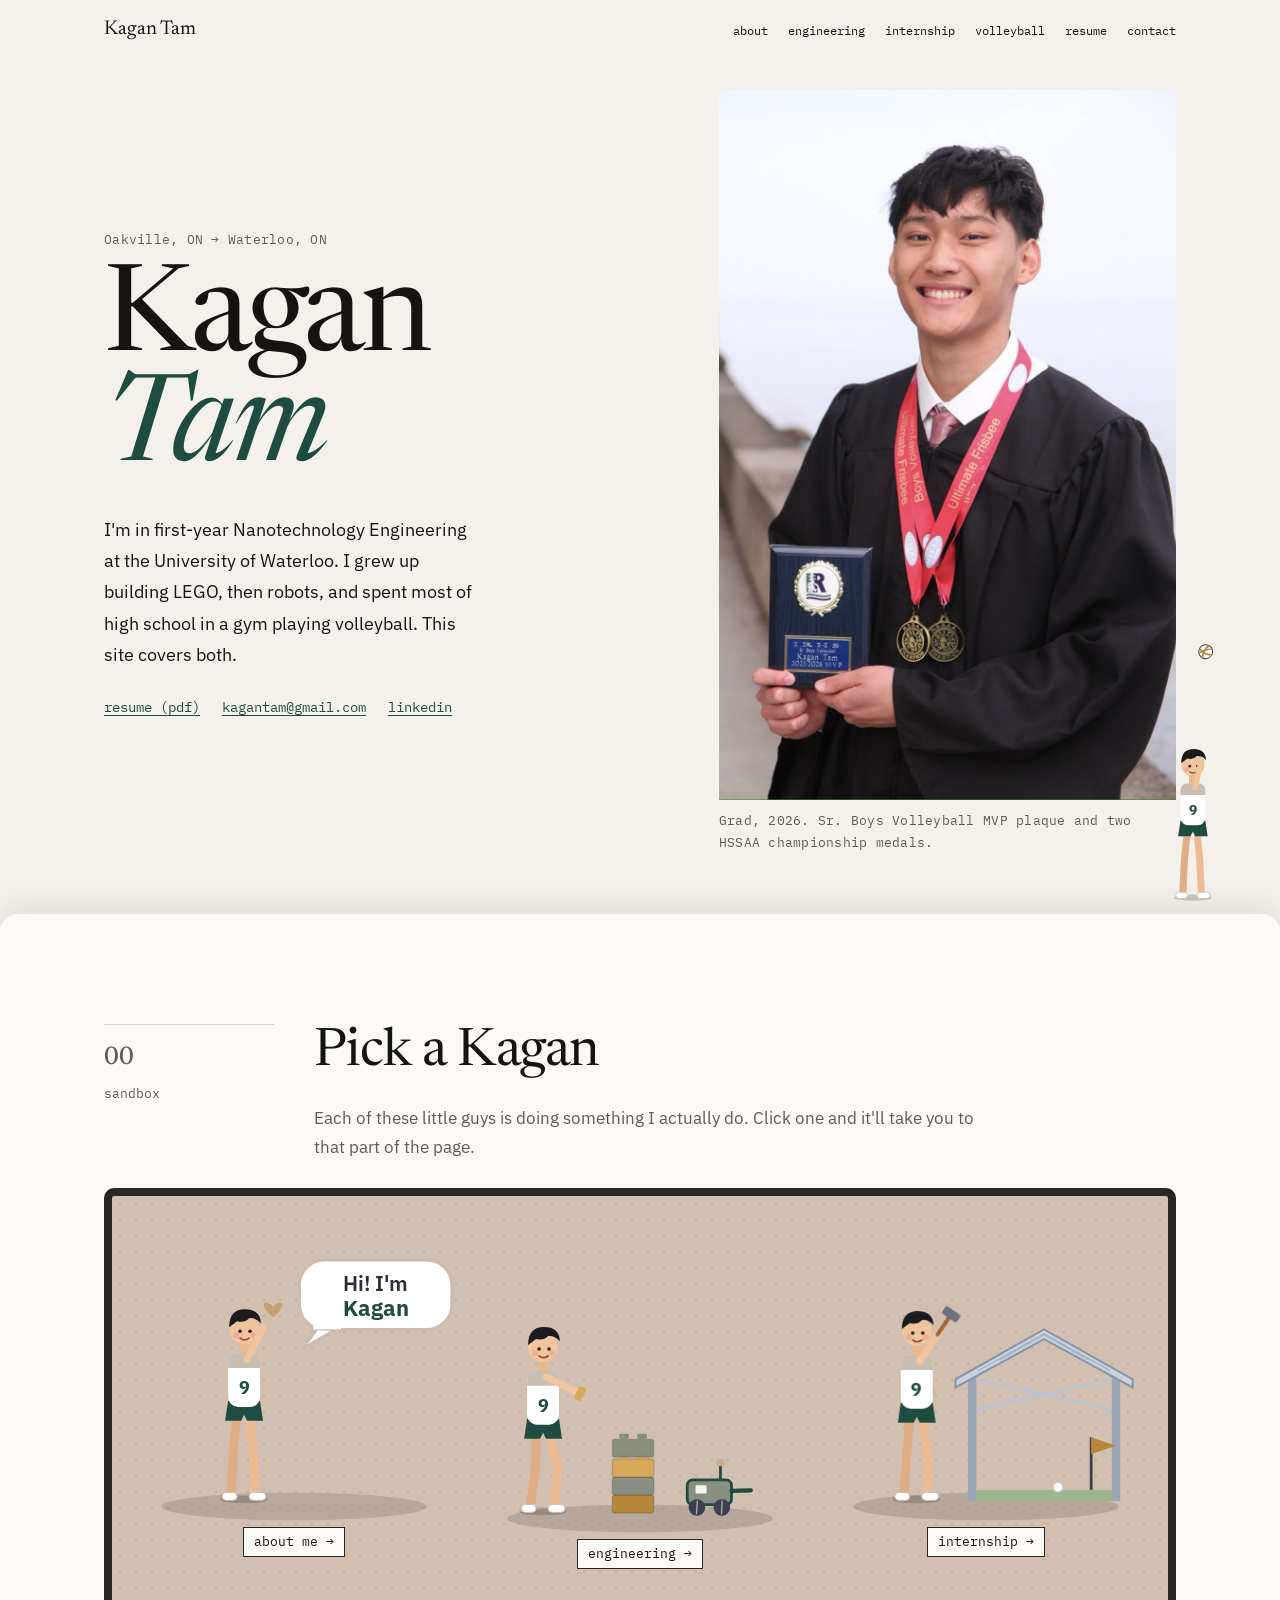
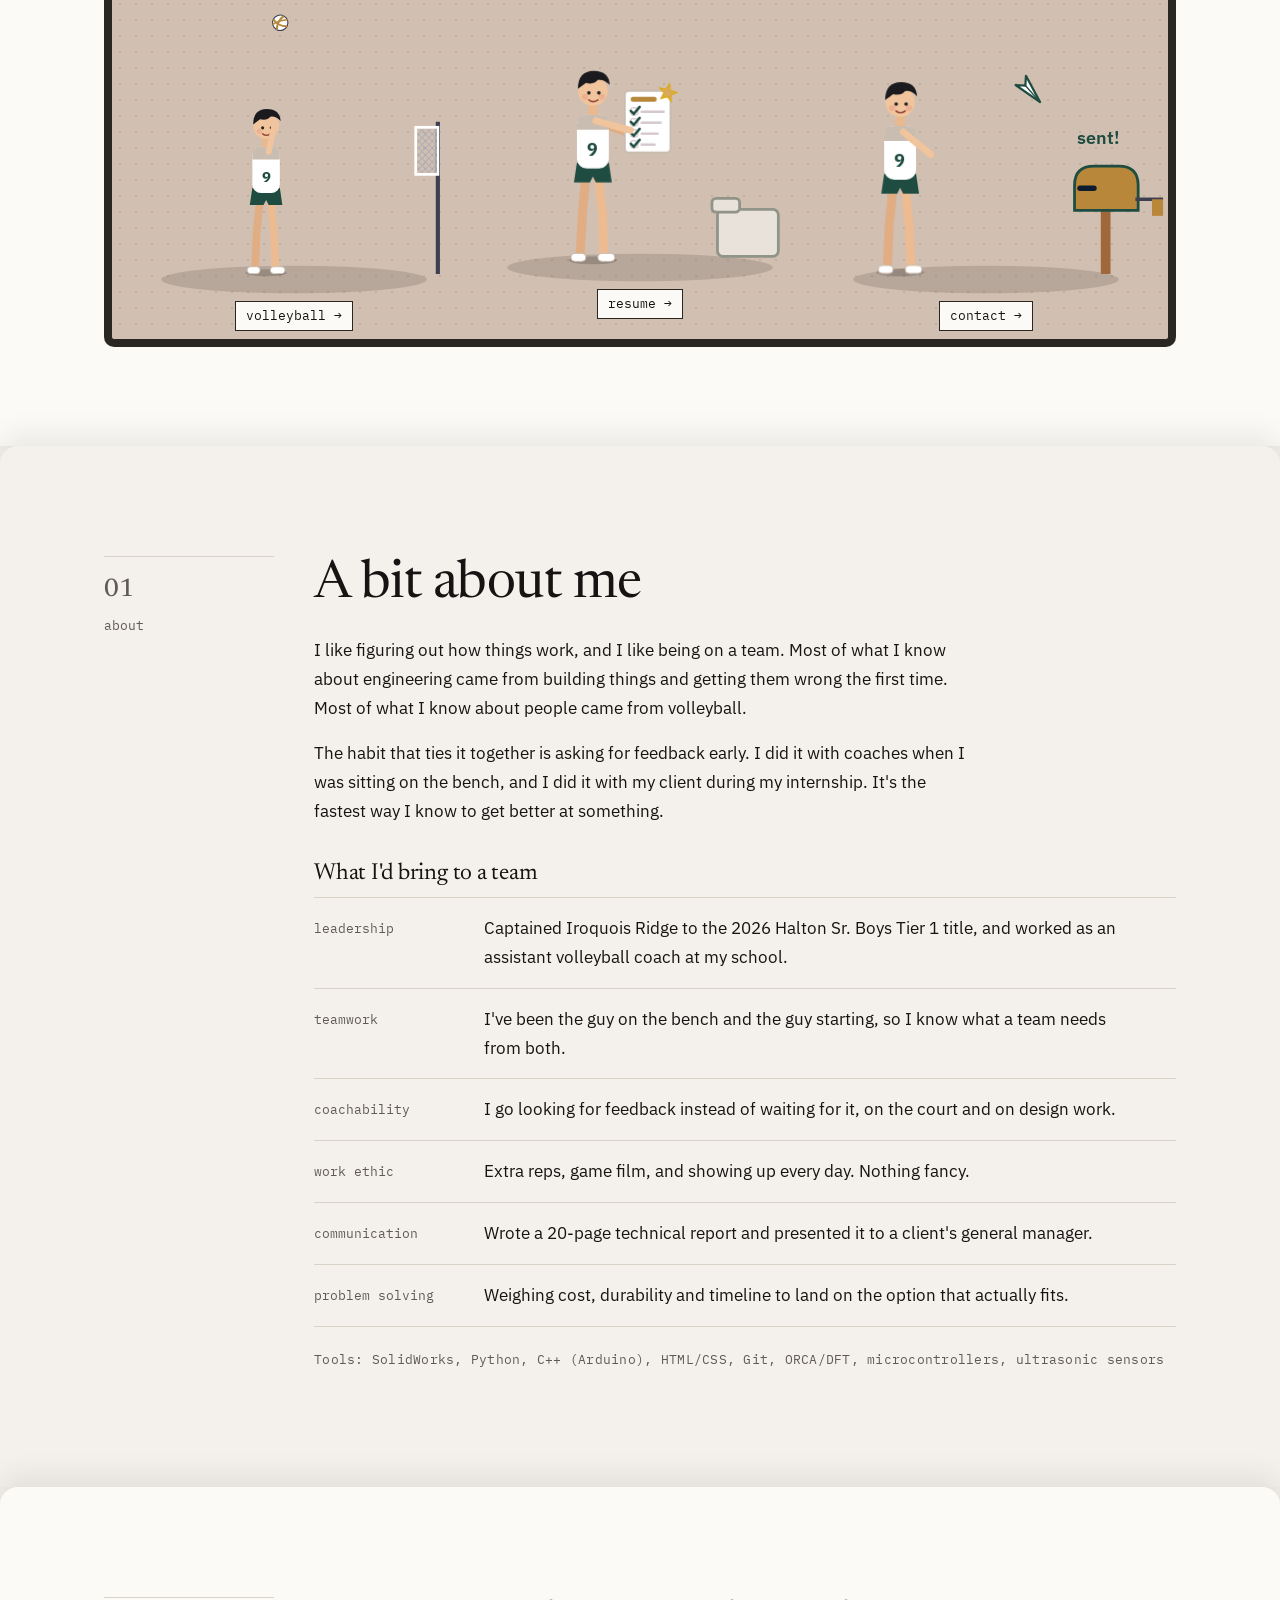
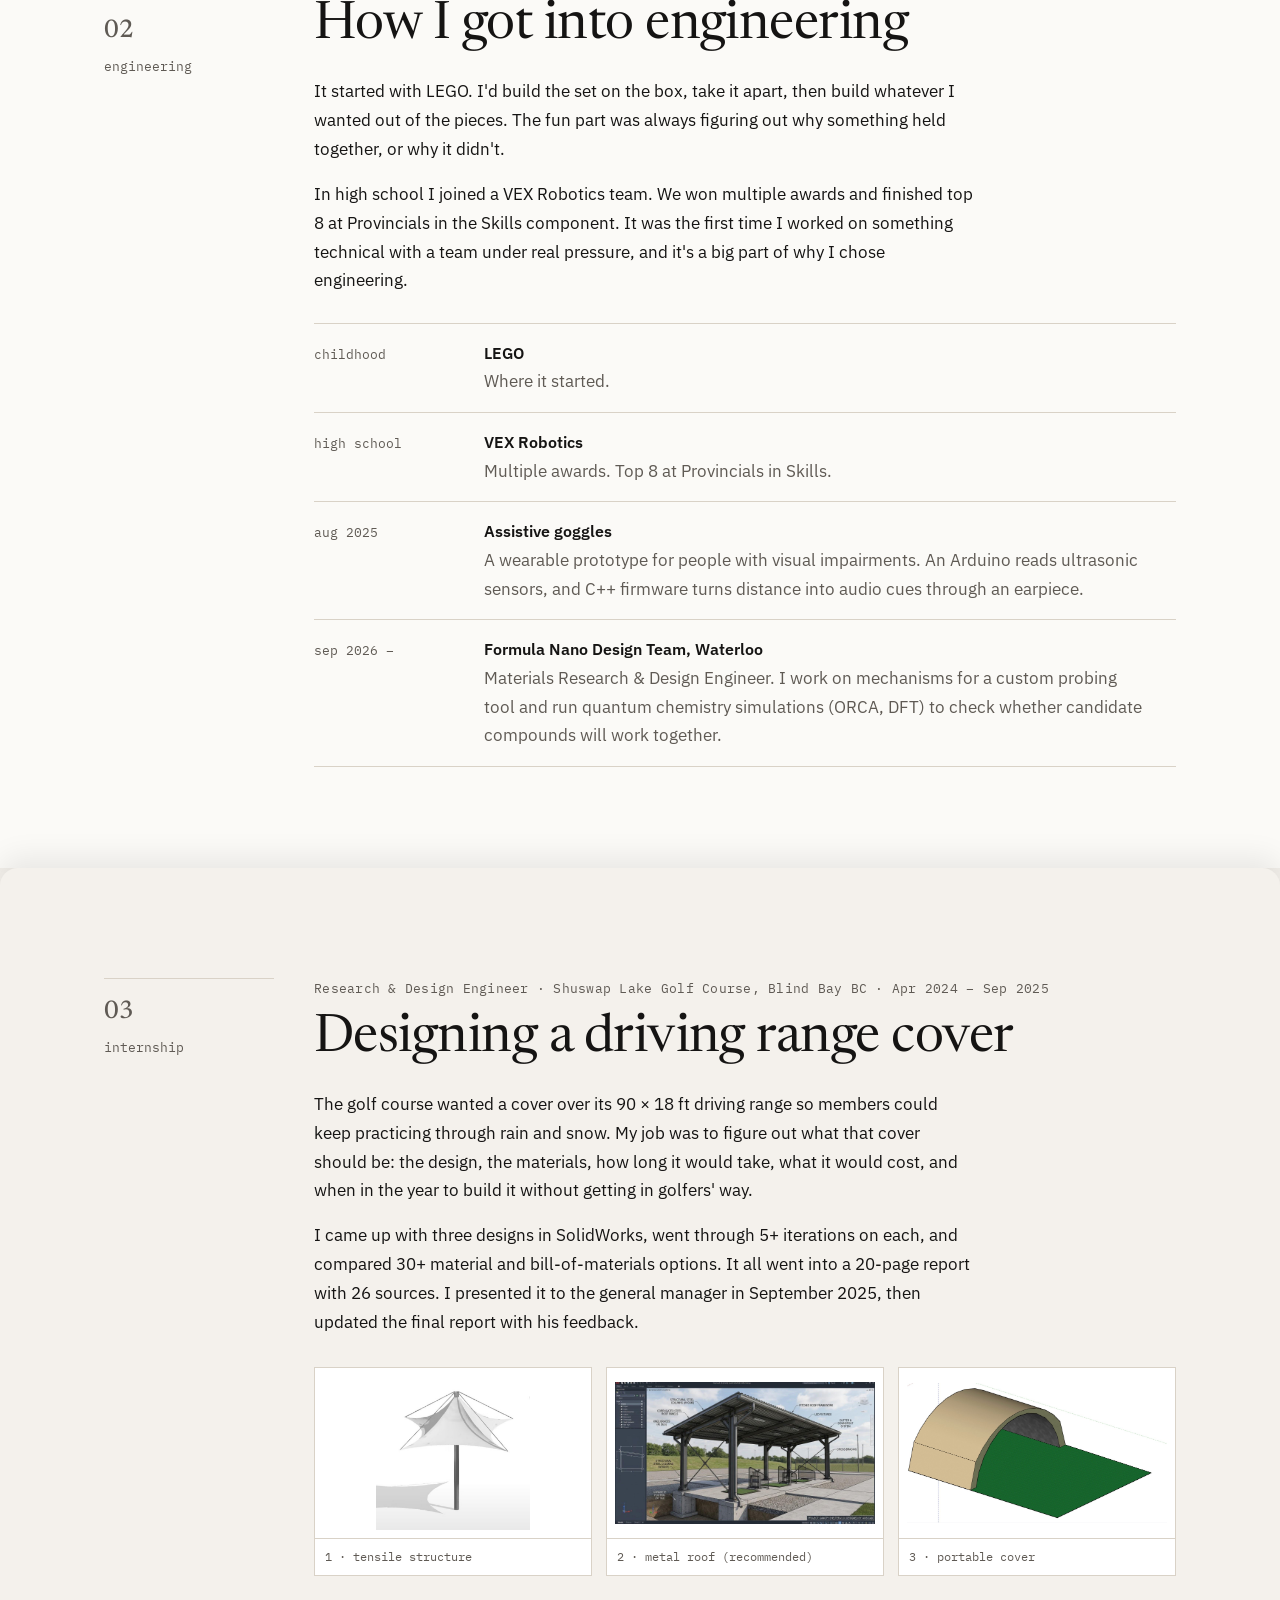
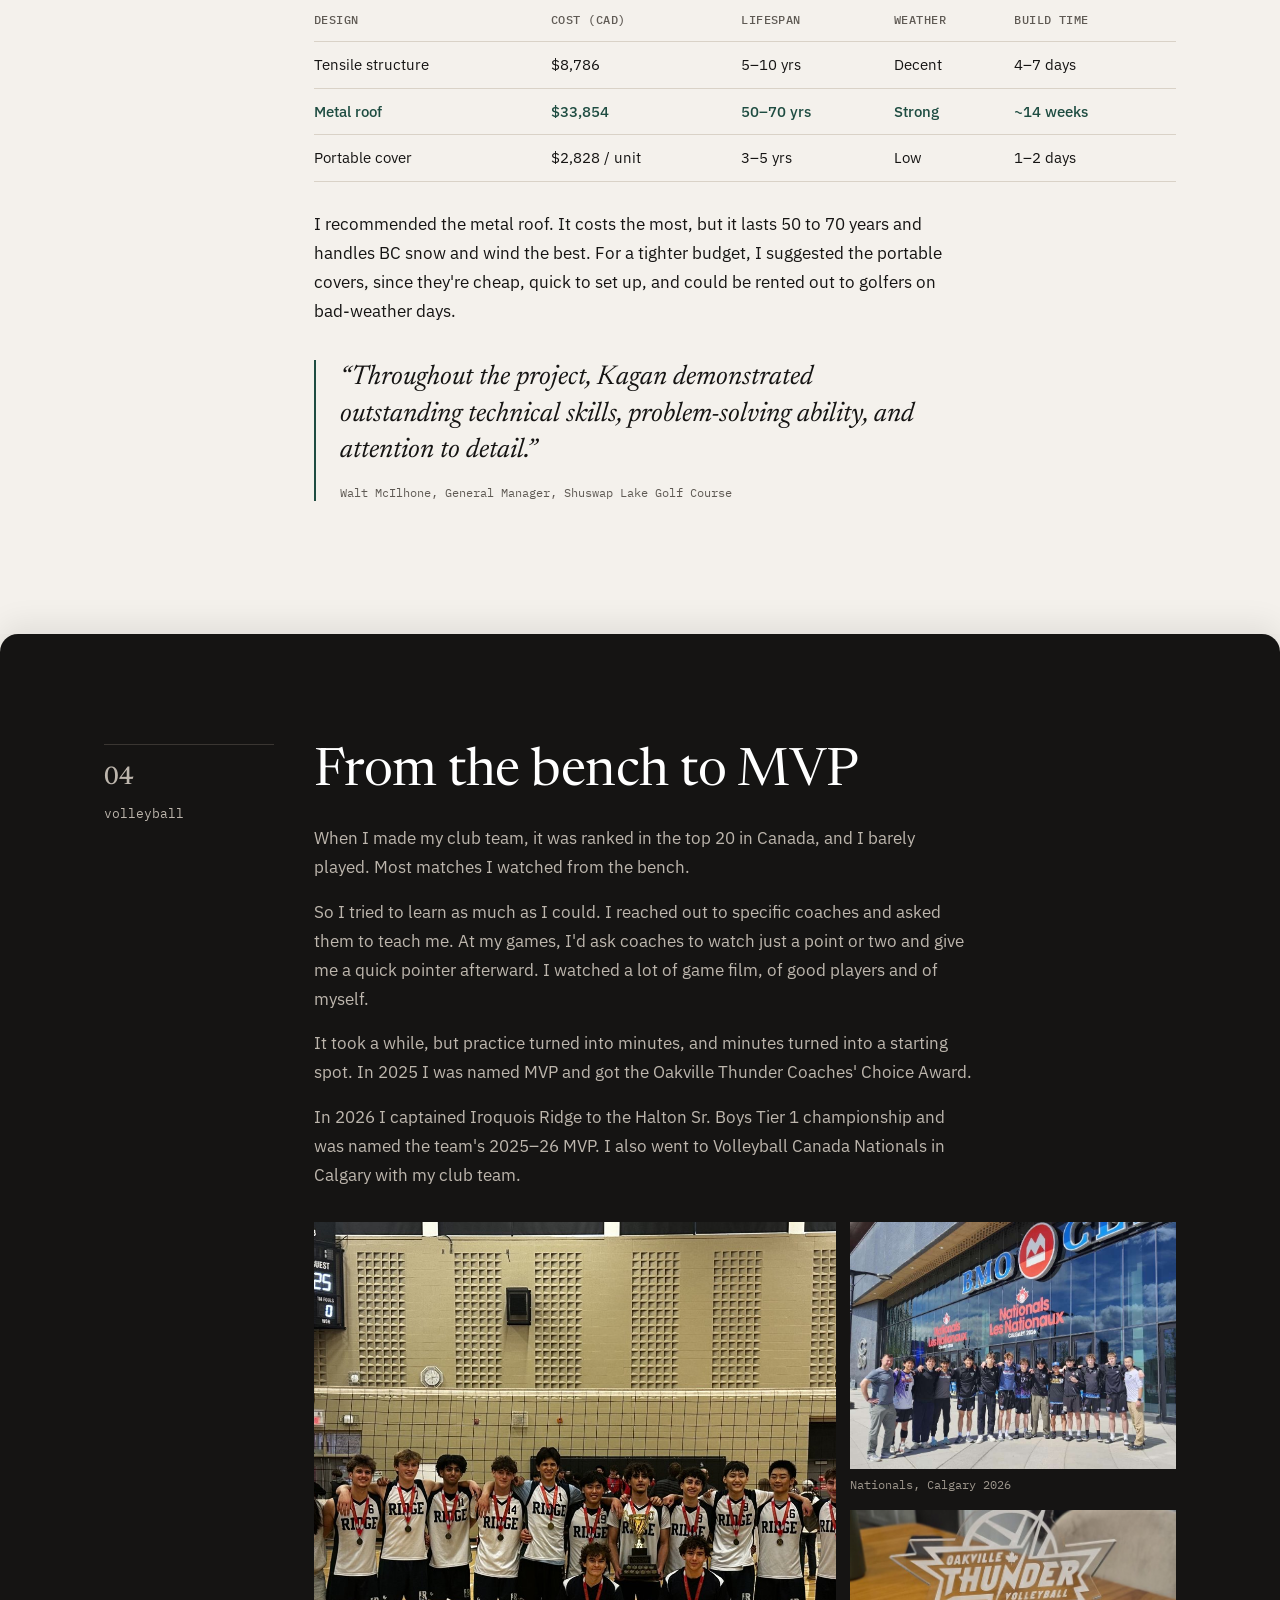
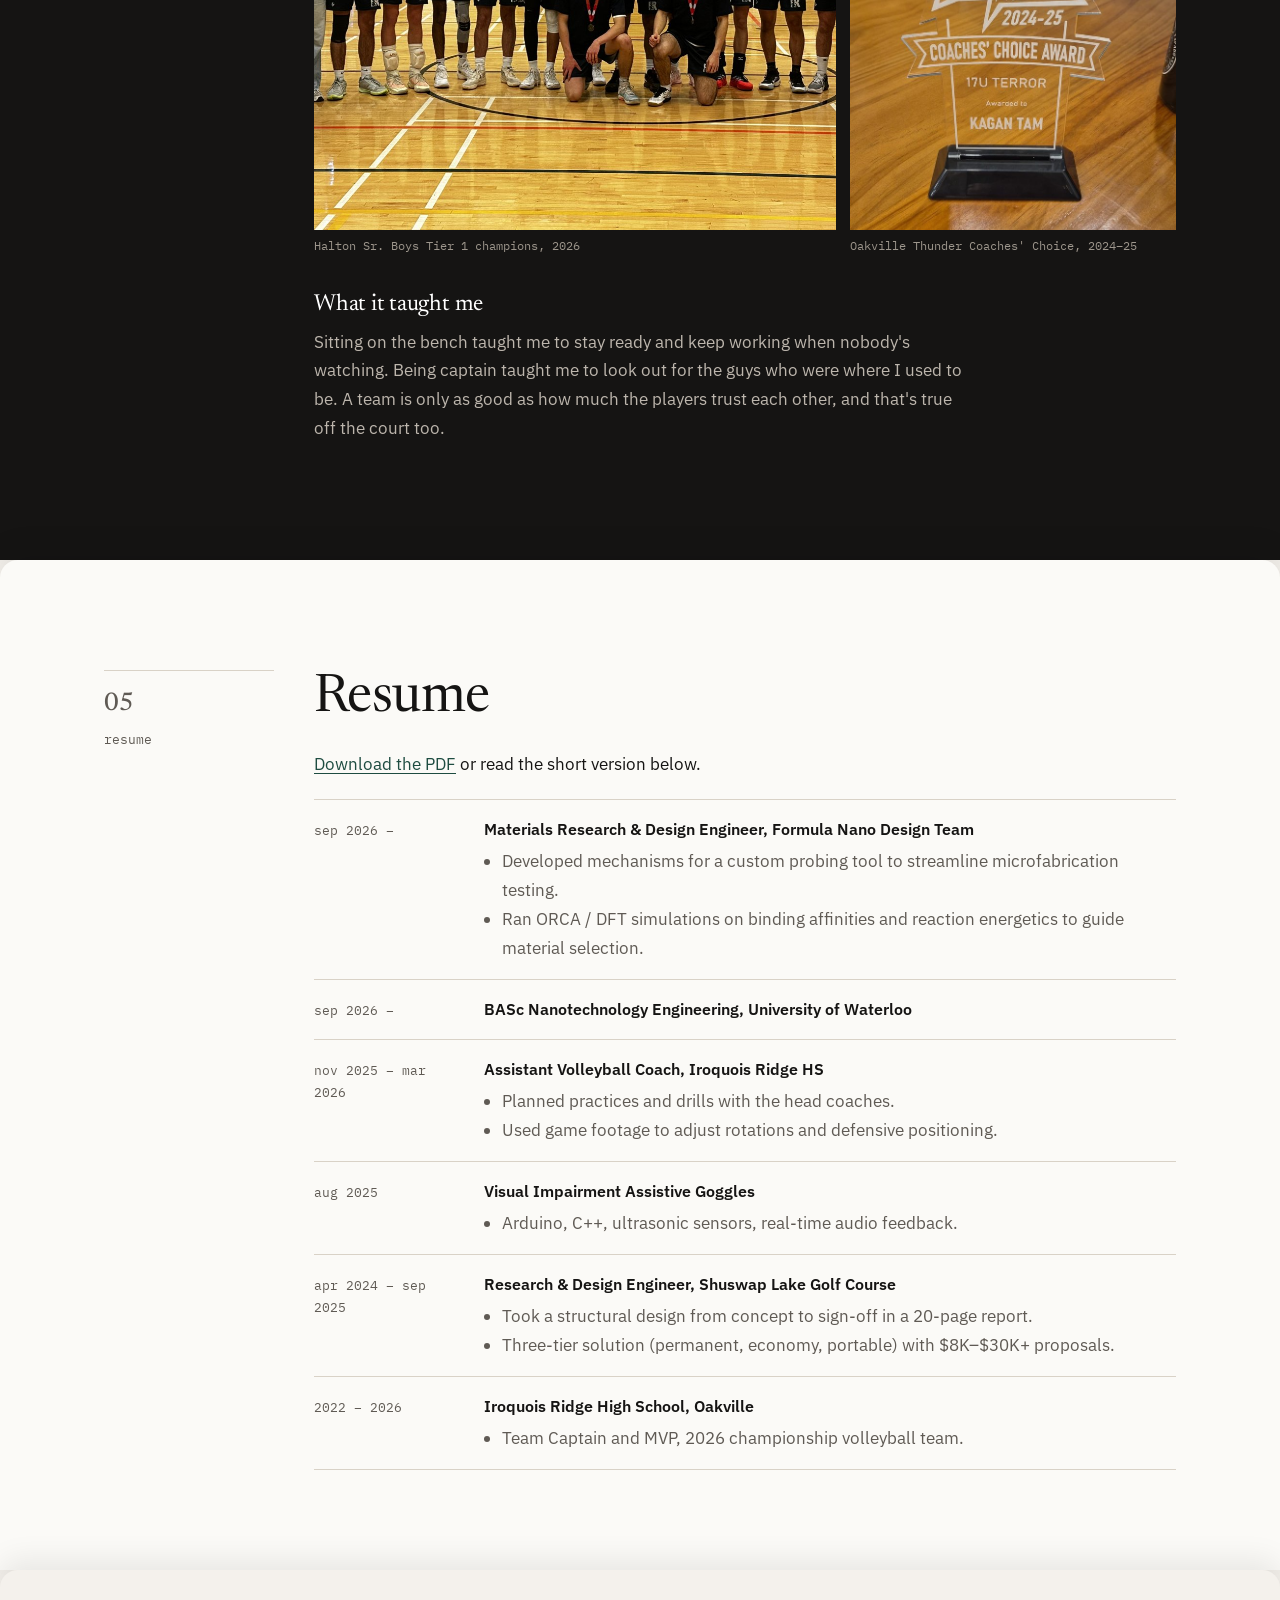
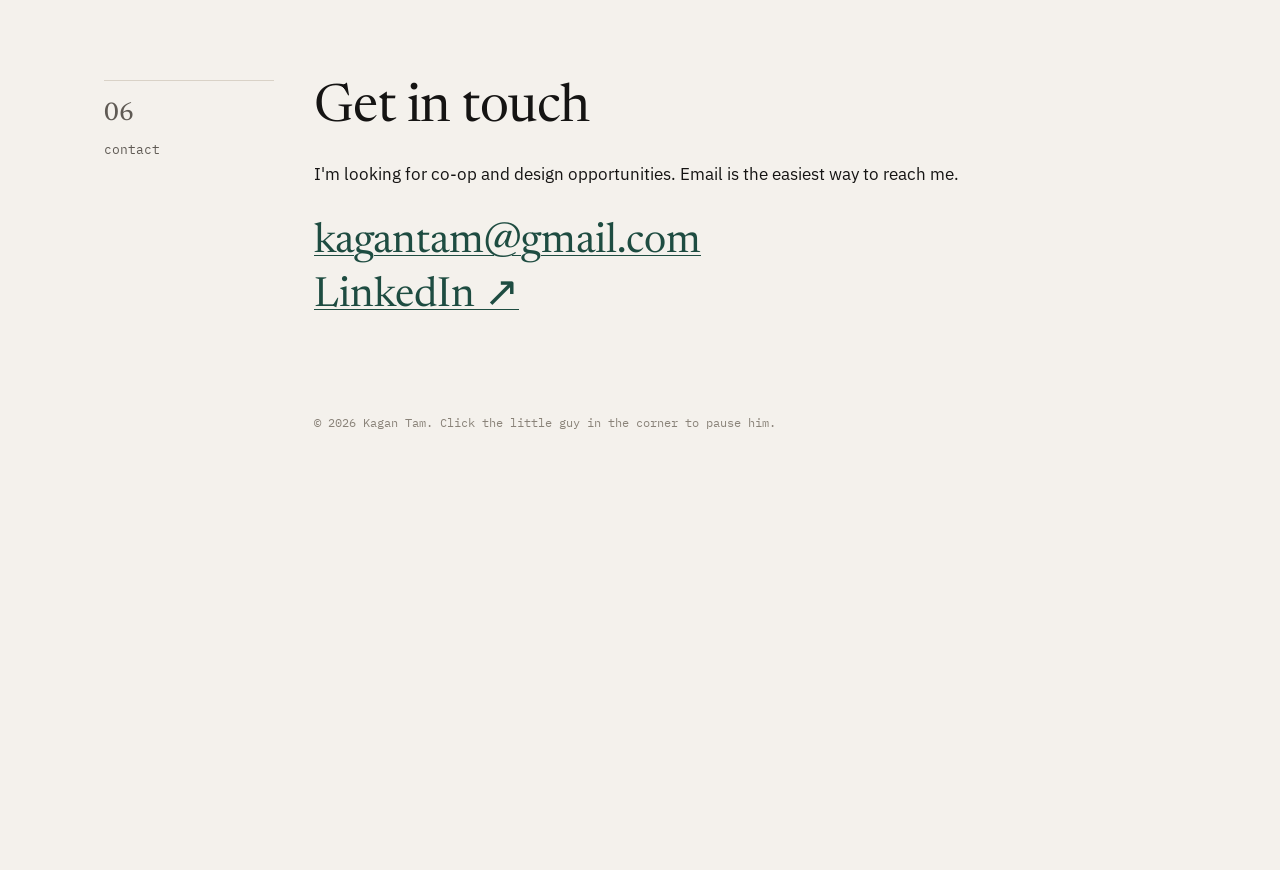
==== commit 67cc1ee2: "Update print statement from 'Hello' to 'Goodbye'" ====
--- a/index.html
+++ b/index.html
@@ -3,367 +3,332 @@
 <head>
 <meta charset="utf-8">
 <meta name="viewport" content="width=device-width, initial-scale=1">
-<title>Kagan Tam | Engineering & Volleyball</title>
-<meta name="description" content="Kagan Tam: Nanotechnology Engineering student at the University of Waterloo, design engineer, and championship volleyball captain.">
+<title>Kagan Tam</title>
+<meta name="description" content="Kagan Tam: Nanotechnology Engineering student at the University of Waterloo and volleyball player.">
 <link rel="preconnect" href="https://fonts.googleapis.com">
 <link rel="preconnect" href="https://fonts.gstatic.com" crossorigin>
-<link href="https://fonts.googleapis.com/css2?family=Plus+Jakarta+Sans:wght@500;600;700;800&family=Inter:wght@400;500;600&display=swap" rel="stylesheet">
-<!-- All photos + the resume PDF live inside photos.js, so you only upload 2 files -->
+<link href="https://fonts.googleapis.com/css2?family=Newsreader:ital,opsz,wght@0,6..72,400;0,6..72,500;1,6..72,400&family=IBM+Plex+Sans:wght@400;500;600&family=IBM+Plex+Mono:wght@400;500&display=swap" rel="stylesheet">
 <script src="photos.js"></script>
 <style>
-/* ===== COLOURS: change these to re-theme the whole site ===== */
+/* ===== COLOURS + FONTS (change these to re-theme the site) ===== */
 :root{
-  --bg:#ffffff;                       /* main background */
-  --tint:#f3f6fa;  --tint2:#e9eff6;   /* alternating section backgrounds */
-  --soft:#d6dfea;  --soft2:#e3ebf4;   /* borders, tags */
-  --primary:#1f3a5f;                  /* navy: headings accents, buttons */
-  --accent:#b8873a;                   /* muted gold: highlights */
-  --ink:#1c2433; --muted:#5b6475; --card:#ffffff; --line:#e3e8ef;
-  --radius:22px; --max:1100px;
-  --ease:cubic-bezier(.22,1,.36,1);
+  --paper:#f4f1ec;   /* main background */
+  --paper2:#fbfaf7;  /* alternate background */
+  --dark:#151413;    /* dark sections */
+  --ink:#151413; --muted:#5f5a54; --rule:#d9d2c7;
+  --green:#1e4c41;   /* links + highlights */
+  --sand:#d1bfb1;
+  --serif:Newsreader, Georgia, serif;
+  --sans:"IBM Plex Sans", Helvetica, Arial, sans-serif;
+  --mono:"IBM Plex Mono", ui-monospace, monospace;
+  --max:1120px;
 }
 *{box-sizing:border-box;margin:0;padding:0}
 html{scroll-behavior:smooth}
-body{background:var(--bg);color:var(--ink);font:16px/1.65 Inter,system-ui,sans-serif;overflow-x:hidden}
-h1,h2,h3{font-family:Plus Jakarta Sans,Inter,sans-serif;line-height:1.15;font-weight:700;letter-spacing:-.02em}
+body{background:var(--paper);color:var(--ink);font:17px/1.7 var(--sans);overflow-x:hidden;-webkit-font-smoothing:antialiased}
 img{max-width:100%;display:block}
-.wrap{max-width:var(--max);margin:0 auto;padding:0 20px}
-.eyebrow{color:var(--accent);font-weight:600;letter-spacing:.14em;text-transform:uppercase;font-size:.78rem;margin-bottom:10px}
-h2{font-size:clamp(2rem,4.5vw,3rem);margin-bottom:18px}
-.lead{color:var(--muted);font-size:1.08rem;max-width:720px}
-.grid{display:grid;gap:22px}
-.card{background:var(--card);border:1px solid var(--line);border-radius:var(--radius);padding:24px;box-shadow:0 10px 30px rgba(31,58,95,.06)}
-.card h3{font-size:1.2rem;margin-bottom:8px}
-.card p,.card li{color:var(--muted)}
-.tag{display:inline-block;padding:5px 13px;border-radius:999px;background:var(--soft2);font-size:.85rem;margin:4px 6px 0 0;color:#1f3a5f}
-.btn{display:inline-block;padding:12px 24px;border-radius:999px;font-weight:600;text-decoration:none;transition:transform .3s var(--ease),box-shadow .3s}
-.btn:hover{transform:translateY(-3px);box-shadow:0 10px 24px rgba(31,58,95,.25)}
-.btn-primary{background:var(--primary);color:#fff}
-.btn-ghost{border:2px solid var(--accent);color:var(--accent);background:#fff}
+a{color:var(--green);text-underline-offset:3px;text-decoration-thickness:1px}
+a:hover{text-decoration-thickness:2px}
+h1,h2,h3{font-family:var(--serif);font-weight:400;line-height:1.1;letter-spacing:-.01em}
+h2{font-size:clamp(2.1rem,4.6vw,3.3rem);margin-bottom:22px}
+h3{font-size:1.45rem;margin:36px 0 10px}
+p{margin-bottom:16px;max-width:66ch}
+.mono{font-family:var(--mono);font-size:.8rem;letter-spacing:.02em}
+.muted{color:var(--muted)}
+.wrap{max-width:var(--max);margin:0 auto;padding:0 24px}
 
 /* ===== NAV ===== */
-nav{position:fixed;top:0;left:0;right:0;z-index:100;transition:background .4s,box-shadow .4s}
-nav.scrolled{background:rgba(255,255,255,.85);backdrop-filter:blur(12px);box-shadow:0 4px 20px rgba(0,0,0,.05)}
-nav .wrap{display:flex;align-items:center;justify-content:space-between;height:64px}
-nav .logo{font-family:Plus Jakarta Sans;font-weight:700;color:var(--ink);text-decoration:none;font-size:1.3rem}
-nav .logo span{color:var(--primary)}
-nav ul{display:flex;gap:22px;list-style:none}
-nav ul a{color:var(--ink);text-decoration:none;font-size:.92rem;font-weight:500}
-nav ul a:hover{color:var(--primary)}
+nav{position:fixed;top:0;left:0;right:0;z-index:100;transition:background .3s,border-color .3s;border-bottom:1px solid transparent}
+nav.scrolled{background:rgba(244,241,236,.94);border-bottom-color:var(--rule)}
+nav .wrap{display:flex;align-items:center;justify-content:space-between;height:58px}
+nav .name{font-family:var(--serif);font-size:1.25rem;color:var(--ink);text-decoration:none}
+nav ul{display:flex;gap:20px;list-style:none}
+nav ul a{font-family:var(--mono);font-size:.78rem;color:var(--ink);text-decoration:none}
+nav ul a:hover{text-decoration:underline}
 @media(max-width:760px){nav ul{display:none}}
 
-/* ===== LAYERED SCROLL: each section is a card that slides over the last ===== */
+/* ===== LAYERED SCROLL: each section slides up over the last ===== */
 .anchor{display:block;height:0}
-.panel{position:sticky;top:0;min-height:100vh;padding:110px 0 90px;border-radius:40px 40px 0 0;
-  box-shadow:0 -24px 50px rgba(15,26,42,.10);overflow:hidden}
-.panel > .inner{transform-origin:50% 0;will-change:transform;
-  transform:scale(calc(1 - var(--cover,0) * .07)) translateY(calc(var(--cover,0) * -30px))}
-.panel::after{content:"";position:absolute;inset:0;background:#0f1a2a;opacity:calc(var(--cover,0) * .22);pointer-events:none;border-radius:inherit}
-.bg-main{background:var(--bg)} .bg-alt{background:var(--tint)} .bg-alt2{background:var(--tint2)}
-.bg-mix{background:linear-gradient(160deg,var(--tint),var(--tint2))}
-
-/* ===== HERO SANDBOX ===== */
-.hero-head{text-align:center;margin-bottom:26px}
-.hero-head h1{font-size:clamp(2.6rem,7vw,4.6rem);color:var(--ink)}
-.hero-head h1 span{color:var(--primary)}
-.hero-head p{color:var(--muted);font-size:clamp(1rem,2vw,1.15rem);max-width:640px;margin:10px auto 0}
-.hero-head .hint{display:inline-block;margin-top:14px;background:#fff;border:2px dashed var(--soft);padding:6px 16px;border-radius:999px;font-size:.9rem;color:var(--primary);font-weight:600}
-.sandbox{position:relative;background:#eef3f8 radial-gradient(#d6dfea 1.3px,transparent 1.6px) 0 0/18px 18px;
-  border:10px solid var(--primary);border-radius:32px;padding:22px 18px 10px;
-  display:grid;grid-template-columns:repeat(3,1fr);gap:6px 10px;
-  box-shadow:inset 0 8px 0 rgba(0,0,0,.035),0 24px 60px rgba(31,58,95,.18)}
-@media(max-width:760px){.sandbox{grid-template-columns:repeat(2,1fr);border-width:8px;padding:14px 8px 6px}}
-.station{display:flex;flex-direction:column;align-items:center;text-decoration:none;color:var(--ink);
-  border-radius:26px;padding:4px 4px 16px;transition:transform .45s var(--ease),background .45s}
-.station:nth-child(even){transform:translateY(14px)}
-.station:hover,.station:focus-visible{transform:translateY(-8px);background:rgba(255,255,255,.6);outline:none}
+.panel{position:sticky;top:0;min-height:100vh;padding:110px 0 100px;border-radius:18px 18px 0 0;box-shadow:0 -10px 30px rgba(0,0,0,.08);overflow:hidden}
+.panel > .inner{transform-origin:50% 0;will-change:transform;transform:scale(calc(1 - var(--cover,0) * .04))}
+.panel::after{content:"";position:absolute;inset:0;background:#000;opacity:calc(var(--cover,0) * .18);pointer-events:none}
+.bg-paper{background:var(--paper)} .bg-white{background:var(--paper2)}
+.bg-dark{background:var(--dark);color:#eeeae4}
+.bg-dark h2,.bg-dark h3{color:#fff} .bg-dark .muted,.bg-dark p{color:#bdb6ad} .bg-dark a{color:var(--sand)}
+.bg-dark .side{color:#bdb6ad;border-color:#3a3632} .bg-dark .row{border-color:#3a3632}
+
+/* ===== SECTION GRID: number on the left, content on the right ===== */
+.cols{display:grid;grid-template-columns:170px 1fr;gap:40px}
+.side{font-family:var(--mono);font-size:.8rem;color:var(--muted);border-top:1px solid var(--rule);padding-top:12px;align-self:start}
+.side b{display:block;font-weight:500;color:inherit;font-size:1.6rem;font-family:var(--serif);margin-bottom:2px}
+@media(max-width:800px){.cols{grid-template-columns:1fr;gap:18px}.side{display:flex;gap:10px;align-items:baseline}.side b{font-size:1.2rem}}
+
+/* ===== HERO (photo at the very top) ===== */
+#top-panel{border-radius:0;box-shadow:none;padding:90px 0 60px}
+.hero{display:grid;grid-template-columns:1.1fr .9fr;gap:56px;align-items:center;min-height:calc(100vh - 150px)}
+.hero h1{font-size:clamp(3.6rem,10vw,7.5rem);line-height:.92;margin:14px 0 26px;letter-spacing:-.03em}
+.hero h1 i{font-style:italic;color:var(--green)}
+.hero p{font-size:1.15rem;max-width:34ch}
+.hero .links{display:flex;flex-wrap:wrap;gap:8px 22px;margin-top:26px;font-family:var(--mono);font-size:.85rem}
+.hero figure img{width:100%;height:min(calc(100vh - 190px),720px);min-height:380px;object-fit:cover;object-position:50% 25%}
+.hero figcaption{margin-top:10px}
+@media(max-width:800px){.hero{grid-template-columns:1fr;gap:28px}.hero figure{order:-1}.hero figure img{height:auto;aspect-ratio:4/5;min-height:0}}
+
+/* ===== SANDBOX ===== */
+.sandbox{background:var(--sand) radial-gradient(#c3ae9d 1.2px,transparent 1.5px) 0 0/16px 16px;border:8px solid #2a2622;border-radius:10px;
+  padding:18px 14px 6px;display:grid;grid-template-columns:repeat(3,1fr);gap:4px 10px;margin-top:10px}
+@media(max-width:760px){.sandbox{grid-template-columns:repeat(2,1fr);border-width:6px;padding:10px 6px 4px}}
+.station{display:flex;flex-direction:column;align-items:center;text-decoration:none;color:var(--ink);padding:2px 2px 14px;transition:transform .4s cubic-bezier(.22,1,.36,1)}
+.station:nth-child(even){transform:translateY(12px)}
+.station:hover,.station:focus-visible{transform:translateY(-6px);outline:none}
 .station svg{width:100%;height:auto;overflow:visible}
-.sign{display:flex;flex-direction:column;align-items:center;background:#fff;border:2px solid var(--soft);border-radius:18px;padding:6px 16px;transition:all .35s var(--ease);text-align:center}
-.sign b{font-family:Plus Jakarta Sans;font-weight:600;font-size:1.02rem}
-.sign small{color:var(--muted);font-size:.78rem}
-.station:hover .sign{background:var(--primary);border-color:var(--primary);color:#fff}
-.station:hover .sign small{color:#c9d6e6}
-.cloud{position:absolute;background:#fff;border-radius:999px;opacity:.8;z-index:0;animation:drift linear infinite}
-.cloud:before,.cloud:after{content:"";position:absolute;background:#fff;border-radius:50%}
-.cloud:before{width:50%;height:150%;left:15%;top:-60%} .cloud:after{width:35%;height:120%;left:50%;top:-40%}
-@keyframes drift{from{transform:translateX(-20vw)}to{transform:translateX(120vw)}}
-
-/* ===== ABOUT ===== */
-.about-top{display:grid;grid-template-columns:280px 1fr;gap:40px;align-items:center}
-@media(max-width:760px){.about-top{grid-template-columns:1fr;text-align:center}.about-top .face{margin:0 auto}}
-.face{width:260px;aspect-ratio:3/4;border-radius:30px;overflow:hidden;border:8px solid #fff;box-shadow:0 20px 50px rgba(31,58,95,.25);transform:rotate(-3deg);background:var(--soft)}
-.face img{width:100%;height:100%;object-fit:cover;object-position:50% 15%}
-.skills{grid-template-columns:repeat(auto-fit,minmax(230px,1fr));margin-top:40px}
-.skill .ico{font-size:1.7rem;margin-bottom:6px}
-
-/* ===== ENGINEERING ===== */
-.story{grid-template-columns:repeat(auto-fit,minmax(240px,1fr));margin-top:40px}
-.step .num{display:inline-block;background:var(--soft2);color:#1f3a5f;font-weight:700;font-size:.75rem;letter-spacing:.1em;padding:3px 10px;border-radius:999px;margin-bottom:10px}
+.station .lbl{font-family:var(--mono);font-size:.82rem;background:#fbfaf7;border:1px solid #2a2622;padding:3px 10px}
+.station:hover .lbl{background:#2a2622;color:#fbfaf7}
+
+/* ===== LISTS / ROWS ===== */
+.row{display:grid;grid-template-columns:150px 1fr;gap:20px;padding:16px 0;border-top:1px solid var(--rule)}
+.row:last-child{border-bottom:1px solid var(--rule)}
+.row .k{font-family:var(--mono);font-size:.8rem;color:var(--muted);padding-top:4px}
+.row p{margin:0}
+.row h4{font-family:var(--sans);font-weight:600;font-size:1rem}
+.row ul{padding-left:18px;margin-top:4px;color:var(--muted)}
+@media(max-width:600px){.row{grid-template-columns:1fr;gap:4px}}
 
 /* ===== INTERNSHIP ===== */
-.intern-top{grid-template-columns:1.2fr 1fr;align-items:start;margin-top:30px}
-@media(max-width:860px){.intern-top{grid-template-columns:1fr}}
-.stats{display:grid;grid-template-columns:repeat(2,1fr);gap:14px}
-.stat{background:#fff;border:1px solid var(--line);border-radius:18px;padding:16px}
-.stat b{display:block;font-family:Plus Jakarta Sans;font-size:1.8rem;color:var(--primary)}
-.stat span{color:var(--muted);font-size:.88rem}
-.designs{grid-template-columns:repeat(auto-fit,minmax(280px,1fr));margin-top:30px}
-.design{padding:0;overflow:hidden}
-.design .pic{background:#fff;height:200px;display:flex;align-items:center;justify-content:center;border-bottom:1px solid var(--line)}
-.design .pic img{max-height:196px;width:100%;object-fit:contain}
-.design .body{padding:20px}
-.design .rec{display:inline-block;background:var(--accent);color:#fff;font-weight:700;font-size:.72rem;padding:3px 10px;border-radius:999px;margin-bottom:8px;letter-spacing:.06em}
-.design dl{display:grid;grid-template-columns:auto 1fr;gap:4px 14px;margin-top:12px;font-size:.9rem}
-.design dt{color:var(--muted)} .design dd{color:var(--ink);font-weight:500}
-blockquote{margin-top:30px;border-left:5px solid var(--primary);padding:22px 26px;background:#fff;border-radius:0 var(--radius) var(--radius) 0;font-size:1.08rem}
-blockquote footer{margin-top:12px;color:var(--muted);font-size:.92rem}
-
-/* ===== VOLLEYBALL ===== */
-.timeline{position:relative;margin-top:40px;padding-left:34px}
-.timeline:before{content:"";position:absolute;left:9px;top:6px;bottom:6px;width:4px;border-radius:4px;background:linear-gradient(var(--soft),var(--accent))}
-.tl{position:relative;margin-bottom:22px}
-.tl:before{content:"";position:absolute;left:-32px;top:26px;width:16px;height:16px;border-radius:50%;background:#fff;border:4px solid var(--primary)}
-.tl .when{color:var(--accent);font-weight:700;font-size:.8rem;letter-spacing:.1em;text-transform:uppercase}
-.gallery{grid-template-columns:2fr 1fr;margin-top:40px}
-.gallery figure{border-radius:var(--radius);overflow:hidden;background:#fff;border:1px solid var(--line);display:flex;flex-direction:column}
-.gallery img{width:100%;flex:1;object-fit:cover;min-height:0}
-.gallery figcaption{padding:10px 14px;color:var(--muted);font-size:.88rem}
-.gallery .tall{grid-row:span 2}
-@media(max-width:760px){.gallery{grid-template-columns:1fr}.gallery .tall{grid-row:auto}}
-.traits{grid-template-columns:repeat(auto-fit,minmax(220px,1fr));margin-top:24px}
-
-/* ===== RESUME ===== */
-.resume-grid{grid-template-columns:1fr 1fr;margin-top:30px}
-@media(max-width:860px){.resume-grid{grid-template-columns:1fr}}
-.job{margin-bottom:22px}
-.job h3{font-size:1.08rem}
-.job .meta{color:var(--primary);font-size:.85rem;margin-bottom:6px;font-weight:500}
-.job ul{padding-left:18px}
-.job li{color:var(--muted);margin-bottom:4px}
+.figs{display:grid;grid-template-columns:repeat(3,1fr);gap:14px;margin:30px 0 8px}
+.figs figure{background:#fff;border:1px solid var(--rule)}
+.figs img{height:170px;width:100%;object-fit:contain;padding:8px}
+.figs figcaption{font-family:var(--mono);font-size:.75rem;padding:8px 10px;border-top:1px solid var(--rule);color:var(--muted)}
+@media(max-width:700px){.figs{grid-template-columns:1fr}}
+table{width:100%;border-collapse:collapse;margin:16px 0 28px;font-size:.95rem}
+th,td{text-align:left;padding:10px 12px 10px 0;border-bottom:1px solid var(--rule);vertical-align:top}
+th{font-family:var(--mono);font-weight:500;font-size:.75rem;color:var(--muted);text-transform:uppercase;letter-spacing:.04em}
+tr.pick td{color:var(--green);font-weight:500}
+.tablewrap{overflow-x:auto}
+blockquote{font-family:var(--serif);font-style:italic;font-size:clamp(1.3rem,2.4vw,1.7rem);line-height:1.35;border-left:2px solid var(--green);padding-left:24px;margin:34px 0;max-width:40ch}
+blockquote cite{display:block;font-family:var(--mono);font-style:normal;font-size:.78rem;color:var(--muted);margin-top:14px}
+
+/* ===== VOLLEYBALL PHOTOS ===== */
+.photos{display:grid;grid-template-columns:1.6fr 1fr;grid-template-rows:auto auto;gap:14px;margin:32px 0}
+.photos figure:first-child{grid-row:span 2}
+.photos img{width:100%;height:100%;object-fit:cover}
+.photos figure{display:flex;flex-direction:column}
+.photos figure img{flex:1;min-height:0}
+.photos figcaption{font-family:var(--mono);font-size:.75rem;margin-top:6px;color:#9d968c}
+@media(max-width:700px){.photos{grid-template-columns:1fr}.photos figure:first-child{grid-row:auto}}
 
 /* ===== CONTACT ===== */
-#contact-panel{text-align:center;display:flex;flex-direction:column;justify-content:center}
-#contact-panel .lead{margin:0 auto 26px}
-footer.site{margin-top:80px;color:var(--muted);font-size:.85rem}
+.big-links a{display:block;font-family:var(--serif);font-size:clamp(1.6rem,4vw,2.6rem);line-height:1.3;width:fit-content;word-break:break-all}
+footer{margin-top:90px;font-family:var(--mono);font-size:.75rem;color:#8a8379}
 
 /* ===== CORNER MINI ME ===== */
-#mini-me{position:fixed;right:14px;bottom:0;width:150px;height:300px;z-index:90;cursor:pointer}
+#mini-me{position:fixed;right:14px;bottom:0;width:140px;height:280px;z-index:90;cursor:pointer}
 #mini-me svg{width:100%;height:100%;overflow:visible}
-@media(max-width:600px){#mini-me{width:95px;height:190px;right:4px}}
-
-/* ===== SMOOTH REVEALS ===== */
-.reveal{opacity:0;transform:translateY(40px) scale(.97);filter:blur(6px);
-  transition:opacity 1.1s var(--ease),transform 1.1s var(--ease),filter 1.1s var(--ease);transition-delay:calc(var(--i,0) * 90ms)}
-.reveal.in{opacity:1;transform:none;filter:none}
-@media (prefers-reduced-motion:reduce){.reveal{opacity:1;transform:none;filter:none;transition:none}.panel>.inner{transform:none}.cloud{display:none}}
+@media(max-width:600px){#mini-me{width:90px;height:180px;right:4px}}
+
+/* ===== gentle fade-in ===== */
+.reveal{opacity:0;transform:translateY(18px);transition:opacity .9s ease,transform .9s cubic-bezier(.22,1,.36,1);transition-delay:calc(var(--i,0) * 70ms)}
+.reveal.in{opacity:1;transform:none}
+@media (prefers-reduced-motion:reduce){.reveal{opacity:1;transform:none;transition:none}.panel>.inner{transform:none}}
 </style>
 </head>
 <body>
 
 <nav id="nav">
   <div class="wrap">
-    <a class="logo" href="#home">Kagan<span>.</span></a>
+    <a class="name" href="#top">Kagan Tam</a>
     <ul>
-      <li><a href="#about">About</a></li>
-      <li><a href="#engineering">Engineering</a></li>
-      <li><a href="#internship">Internship</a></li>
-      <li><a href="#volleyball">Volleyball</a></li>
-      <li><a href="#resume">Resume</a></li>
-      <li><a href="#contact">Contact</a></li>
+      <li><a href="#about">about</a></li>
+      <li><a href="#engineering">engineering</a></li>
+      <li><a href="#internship">internship</a></li>
+      <li><a href="#volleyball">volleyball</a></li>
+      <li><a href="#resume">resume</a></li>
+      <li><a href="#contact">contact</a></li>
     </ul>
   </div>
 </nav>
 
 <main>
-<!-- ================= HERO: the mini-me sandbox ================= -->
-<span class="anchor" id="home"></span>
-<section class="panel" id="home-panel" style="background:linear-gradient(180deg,#e6edf5 0%,#f3f6fa 45%,#ffffff 100%);border-radius:0;box-shadow:none;padding-top:90px">
-  <div class="cloud" style="width:120px;height:34px;top:120px;animation-duration:70s;animation-delay:-20s"></div>
-  <div class="cloud" style="width:90px;height:26px;top:220px;animation-duration:95s;animation-delay:-60s"></div>
-  <div class="cloud" style="width:150px;height:40px;top:70px;animation-duration:120s;animation-delay:-5s"></div>
-  <div class="inner" style="position:relative;z-index:1">
-    <div class="wrap">
-      <div class="hero-head">
-        <h1>Hi, I'm <span>Kagan Tam</span></h1>
-        <p>Nanotechnology Engineering student at the University of Waterloo, design engineer, and championship volleyball captain.</p>
-        <div class="hint">👆 Click a mini me to explore that part of my story</div>
-      </div>
-
-      <!-- Each station: data-scene picks the animation, href picks where it takes you -->
-      <div class="sandbox">
-        <a class="station" href="#about"><svg data-scene="about" viewBox="0 0 240 225"></svg><span class="sign"><b>👋 About me</b><small>Who I am</small></span></a>
-        <a class="station" href="#engineering"><svg data-scene="engineering" viewBox="0 0 240 225"></svg><span class="sign"><b>🧱 Engineering</b><small>LEGO → VEX → Waterloo</small></span></a>
-        <a class="station" href="#internship"><svg data-scene="internship" viewBox="0 0 240 225"></svg><span class="sign"><b>🏗️ Internship</b><small>Building a range cover</small></span></a>
-        <a class="station" href="#volleyball"><svg data-scene="volleyball" viewBox="0 0 240 225"></svg><span class="sign"><b>🏐 Volleyball</b><small>Bench → MVP</small></span></a>
-        <a class="station" href="#resume"><svg data-scene="resume" viewBox="0 0 240 225"></svg><span class="sign"><b>📄 Resume</b><small>Experience & skills</small></span></a>
-        <a class="station" href="#contact"><svg data-scene="contact" viewBox="0 0 240 225"></svg><span class="sign"><b>✉️ Contact</b><small>Send me a message</small></span></a>
-      </div>
-    </div>
-  </div>
-</section>
-
-<!-- ================= ABOUT ================= -->
+<!-- ================= TOP: grad photo ================= -->
+<span class="anchor" id="top"></span>
+<section class="panel bg-paper" id="top-panel">
+  <div class="inner"><div class="wrap">
+    <div class="hero">
+      <div>
+        <span class="mono muted">Oakville, ON → Waterloo, ON</span>
+        <h1>Kagan<br><i>Tam</i></h1>
+        <p>I'm in first-year Nanotechnology Engineering at the University of Waterloo. I grew up building LEGO, then robots, and spent most of high school in a gym playing volleyball. This site covers both.</p>
+        <div class="links">
+          <a data-file="resume" href="resume.pdf" download="Kagan-Tam-Resume.pdf">resume (pdf)</a>
+          <a href="mailto:kagantam@gmail.com">kagantam@gmail.com</a>
+          <a href="https://www.linkedin.com/in/kagan-tam-325821357/" target="_blank" rel="noopener">linkedin</a>
+        </div>
+      </div>
+      <figure>
+        <img data-photo="grad-photo" alt="Kagan Tam at graduation holding his 2025–2026 Sr. Boys Volleyball MVP plaque">
+        <figcaption class="mono muted">Grad, 2026. Sr. Boys Volleyball MVP plaque and two HSSAA championship medals.</figcaption>
+      </figure>
+    </div>
+  </div></div>
+</section>
+
+<!-- ================= SANDBOX ================= -->
+<span class="anchor" id="sandbox"></span>
+<section class="panel bg-white">
+  <div class="inner"><div class="wrap">
+    <div class="cols">
+      <div class="side"><b>00</b>sandbox</div>
+      <div>
+        <h2 class="reveal">Pick a Kagan</h2>
+        <p class="reveal muted">Each of these little guys is doing something I actually do. Click one and it'll take you to that part of the page.</p>
+      </div>
+    </div>
+    <div class="sandbox reveal">
+      <a class="station" href="#about"><svg data-scene="about" viewBox="0 0 240 225"></svg><span class="lbl">about me →</span></a>
+      <a class="station" href="#engineering"><svg data-scene="engineering" viewBox="0 0 240 225"></svg><span class="lbl">engineering →</span></a>
+      <a class="station" href="#internship"><svg data-scene="internship" viewBox="0 0 240 225"></svg><span class="lbl">internship →</span></a>
+      <a class="station" href="#volleyball"><svg data-scene="volleyball" viewBox="0 0 240 225"></svg><span class="lbl">volleyball →</span></a>
+      <a class="station" href="#resume"><svg data-scene="resume" viewBox="0 0 240 225"></svg><span class="lbl">resume →</span></a>
+      <a class="station" href="#contact"><svg data-scene="contact" viewBox="0 0 240 225"></svg><span class="lbl">contact →</span></a>
+    </div>
+  </div></div>
+</section>
+
+<!-- ================= 01 ABOUT ================= -->
 <span class="anchor" id="about"></span>
-<section class="panel bg-main">
-  <div class="inner"><div class="wrap">
-    <div class="about-top">
-      <div class="face reveal"><img data-photo="headshot" alt="Kagan Tam holding the Halton championship trophy"></div>
-      <div class="reveal">
-        <div class="eyebrow">About me</div>
-        <h2>Engineer on paper. Teammate everywhere else.</h2>
-        <p class="lead">I'm a first-year Nanotechnology Engineering student at the University of Waterloo. Most of what I know about engineering came from building things, and most of what I know about people came from volleyball. Both taught me the same thing: you get better by asking for feedback, studying what went wrong, and putting in the reps.</p>
-      </div>
-    </div>
-    <div class="grid skills">
-      <div class="card skill reveal"><div class="ico">🧭</div><h3>Leadership</h3><p>Team captain who led my school to a 2026 Halton championship, and an assistant coach who helped run practices and game plans.</p></div>
-      <div class="card skill reveal"><div class="ico">🤝</div><h3>Teamwork</h3><p>I've been a bench player and a starter, so I know how to help a team from either spot.</p></div>
-      <div class="card skill reveal"><div class="ico">🔁</div><h3>Coachability</h3><p>I ask coaches for direct feedback, review game film, and use the same habit for design reviews.</p></div>
-      <div class="card skill reveal"><div class="ico">💪</div><h3>Work ethic</h3><p>I went from the end of the bench to MVP through extra reps, film study, and showing up every day.</p></div>
-      <div class="card skill reveal"><div class="ico">🗣️</div><h3>Communication</h3><p>I wrote a 20-page engineering report and presented the findings to a client's general manager.</p></div>
-      <div class="card skill reveal"><div class="ico">🛠️</div><h3>Problem solving</h3><p>I compare trade-offs on cost, durability, and timeline to choose the option that fits the situation.</p></div>
-    </div>
-    <div class="reveal" style="margin-top:30px">
-      <span class="tag">SolidWorks</span><span class="tag">Python</span><span class="tag">C++ (Arduino)</span><span class="tag">HTML / CSS</span><span class="tag">Git</span><span class="tag">ORCA / DFT simulation</span><span class="tag">Microcontrollers</span><span class="tag">Ultrasonic sensors</span><span class="tag">Technical reporting</span><span class="tag">Material evaluation</span><span class="tag">Design iteration</span>
-    </div>
-  </div></div>
-</section>
-
-<!-- ================= ENGINEERING ================= -->
+<section class="panel bg-paper">
+  <div class="inner"><div class="wrap cols">
+    <div class="side"><b>01</b>about</div>
+    <div>
+      <h2 class="reveal">A bit about me</h2>
+      <p class="reveal">I like figuring out how things work, and I like being on a team. Most of what I know about engineering came from building things and getting them wrong the first time. Most of what I know about people came from volleyball.</p>
+      <p class="reveal">The habit that ties it together is asking for feedback early. I did it with coaches when I was sitting on the bench, and I did it with my client during my internship. It's the fastest way I know to get better at something.</p>
+
+      <h3 class="reveal">What I'd bring to a team</h3>
+      <div class="grid">
+        <div class="row reveal"><span class="k">leadership</span><p>Captained Iroquois Ridge to the 2026 Halton Sr. Boys Tier 1 title, and worked as an assistant volleyball coach at my school.</p></div>
+        <div class="row reveal"><span class="k">teamwork</span><p>I've been the guy on the bench and the guy starting, so I know what a team needs from both.</p></div>
+        <div class="row reveal"><span class="k">coachability</span><p>I go looking for feedback instead of waiting for it, on the court and on design work.</p></div>
+        <div class="row reveal"><span class="k">work ethic</span><p>Extra reps, game film, and showing up every day. Nothing fancy.</p></div>
+        <div class="row reveal"><span class="k">communication</span><p>Wrote a 20-page technical report and presented it to a client's general manager.</p></div>
+        <div class="row reveal"><span class="k">problem solving</span><p>Weighing cost, durability and timeline to land on the option that actually fits.</p></div>
+      </div>
+      <p class="reveal mono muted" style="margin-top:22px;max-width:none">Tools: SolidWorks, Python, C++ (Arduino), HTML/CSS, Git, ORCA/DFT, microcontrollers, ultrasonic sensors</p>
+    </div>
+  </div></div>
+</section>
+
+<!-- ================= 02 ENGINEERING ================= -->
 <span class="anchor" id="engineering"></span>
-<section class="panel bg-alt2">
-  <div class="inner"><div class="wrap">
-    <div class="eyebrow reveal">How it started</div>
-    <h2 class="reveal">From LEGO bricks to nanoscale materials</h2>
-    <p class="lead reveal">I've wanted to be an engineer since I was a kid. Building things showed me how much I like turning an idea into something that actually works.</p>
-    <div class="grid story">
-      <div class="card step reveal"><span class="num">01 · LEGO</span><h3>It started with LEGO</h3><p>I spent hours building with LEGO, first following the instructions and then ignoring them. Figuring out why a structure held up or fell apart was the first engineering I ever did.</p></div>
-      <div class="card step reveal"><span class="num">02 · VEX ROBOTICS</span><h3>Competitive robotics</h3><p>I joined a VEX Robotics team that won multiple awards and placed <strong>top 8 at Provincials in the Skills component</strong>. Designing, building, and driving a robot under competition pressure taught me to iterate quickly and work as a team.</p></div>
-      <div class="card step reveal"><span class="num">03 · PROTOTYPES</span><h3>Assistive goggles</h3><p>I built a wearable navigation prototype for people with visual impairments. It uses an Arduino and ultrasonic sensors, with C++ firmware that turns distance readings into real-time audio cues.</p></div>
-      <div class="card step reveal"><span class="num">04 · WATERLOO</span><h3>Formula Nano Design Team</h3><p>As a Materials Research &amp; Design Engineer, I design mechanisms for a custom probing tool and run quantum chemical simulations (ORCA, DFT) to test molecular compatibility for nanoscale fabrication.</p></div>
-    </div>
-  </div></div>
-</section>
-
-<!-- ================= INTERNSHIP ================= -->
+<section class="panel bg-white">
+  <div class="inner"><div class="wrap cols">
+    <div class="side"><b>02</b>engineering</div>
+    <div>
+      <h2 class="reveal">How I got into engineering</h2>
+      <p class="reveal">It started with LEGO. I'd build the set on the box, take it apart, then build whatever I wanted out of the pieces. The fun part was always figuring out why something held together, or why it didn't.</p>
+      <p class="reveal">In high school I joined a VEX Robotics team. We won multiple awards and finished top 8 at Provincials in the Skills component. It was the first time I worked on something technical with a team under real pressure, and it's a big part of why I chose engineering.</p>
+      <div class="grid" style="margin-top:28px">
+        <div class="row reveal"><span class="k">childhood</span><div><h4>LEGO</h4><p class="muted">Where it started.</p></div></div>
+        <div class="row reveal"><span class="k">high school</span><div><h4>VEX Robotics</h4><p class="muted">Multiple awards. Top 8 at Provincials in Skills.</p></div></div>
+        <div class="row reveal"><span class="k">aug 2025</span><div><h4>Assistive goggles</h4><p class="muted">A wearable prototype for people with visual impairments. An Arduino reads ultrasonic sensors, and C++ firmware turns distance into audio cues through an earpiece.</p></div></div>
+        <div class="row reveal"><span class="k">sep 2026 –</span><div><h4>Formula Nano Design Team, Waterloo</h4><p class="muted">Materials Research &amp; Design Engineer. I work on mechanisms for a custom probing tool and run quantum chemistry simulations (ORCA, DFT) to check whether candidate compounds will work together.</p></div></div>
+      </div>
+    </div>
+  </div></div>
+</section>
+
+<!-- ================= 03 INTERNSHIP ================= -->
 <span class="anchor" id="internship"></span>
-<section class="panel bg-alt">
-  <div class="inner"><div class="wrap">
-    <div class="eyebrow reveal">Engineering internship · Shuswap Lake Golf Course, Blind Bay BC</div>
-    <h2 class="reveal">Designing a year-round driving range cover</h2>
-    <div class="grid intern-top">
-      <div class="reveal">
-        <p class="lead">The Shuswap Lake Golf Course asked for a covered structure over its 90 ft × 18 ft driving range. Rain and snow made the range unusable for part of the year, and the goal was to extend the season for members. As Research &amp; Design Engineer, I took the project from first concept to final technical sign-off.</p>
-        <p class="lead" style="margin-top:14px">The client needed five things: a design concept, a materials choice with reasons, a construction timeline, a budget, and the best time of year to build without disrupting golfers. I delivered a 20-page engineering report with three SolidWorks designs and 5+ iterations each, then presented it to the general manager and updated the final report with the client's feedback.</p>
-      </div>
-      <div class="stats reveal">
-        <div class="stat"><b>3</b><span>distinct CAD designs</span></div>
-        <div class="stat"><b>30+</b><span>material &amp; BOM alternatives analyzed</span></div>
-        <div class="stat"><b>20</b><span>page engineering report, 26 sources</span></div>
-        <div class="stat"><b>$8K–$34K</b><span>capital proposals for stakeholders</span></div>
-      </div>
-    </div>
-    <div class="grid designs">
-      <article class="card design reveal">
-        <div class="pic"><img data-photo="cad-tensile" alt="CAD model of the tensile structure"></div>
-        <div class="body"><h3>Design 1 · Tensile Structure</h3>
-          <p>A galvanized steel frame with a heavy-duty, UV-resistant PVC tarp that can be replaced. Quick to install and affordable.</p>
-          <dl><dt>Cost</dt><dd>$8,786</dd><dt>Lifespan</dt><dd>5–10 years</dd><dt>Weather</dt><dd>Decent</dd><dt>Install</dt><dd>4–7 days</dd></dl></div>
-      </article>
-      <article class="card design reveal">
-        <div class="pic"><img data-photo="cad-metal-roof" alt="CAD render of the metal roof structure"></div>
-        <div class="body"><span class="rec">RECOMMENDED</span><h3>Design 2 · Metal Roof Structure</h3>
-          <p>Galvanized steel I-beams on precast concrete footings with a 15° pitched steel roof and gutters. Rated for snow loads up to 35 psf and winds up to 120 km/h.</p>
-          <dl><dt>Cost</dt><dd>$33,854</dd><dt>Lifespan</dt><dd>50–70 years</dd><dt>Weather</dt><dd>Strong</dd><dt>Install</dt><dd>~14 weeks</dd></dl></div>
-      </article>
-      <article class="card design reveal">
-        <div class="pic"><img data-photo="cad-portable" alt="CAD model of the portable driving range cover"></div>
-        <div class="body"><h3>Design 3 · Portable Cover</h3>
-          <p>A modular steel-and-PVC unit on locking casters. It can be rolled into place as needed and could earn extra revenue as a paid rental.</p>
-          <dl><dt>Cost</dt><dd>$2,828 / unit</dd><dt>Lifespan</dt><dd>3–5 years</dd><dt>Weather</dt><dd>Low</dd><dt>Install</dt><dd>1–2 days</dd></dl></div>
-      </article>
-    </div>
-    <p class="lead reveal" style="margin-top:26px"><strong style="color:var(--ink)">Recommendation:</strong> I recommended the metal roof structure for its durability, weather resistance, and professional look. For a lower budget, I proposed the portable cover as an alternative because it installs quickly and offers high flexibility.</p>
-    <blockquote class="reveal">
-      “Throughout the project, Kagan demonstrated outstanding technical skills, problem-solving ability, and attention to detail… The resulting design was practical, innovative, and grounded in sound engineering principles… I wholeheartedly recommend Kagan.”
-      <footer>Walt McIlhone, General Manager, Shuswap Lake Golf Course</footer>
-    </blockquote>
-  </div></div>
-</section>
-
-<!-- ================= VOLLEYBALL ================= -->
+<section class="panel bg-paper">
+  <div class="inner"><div class="wrap cols">
+    <div class="side"><b>03</b>internship</div>
+    <div>
+      <span class="mono muted reveal" style="display:block;margin-bottom:10px">Research &amp; Design Engineer · Shuswap Lake Golf Course, Blind Bay BC · Apr 2024 – Sep 2025</span>
+      <h2 class="reveal">Designing a driving range cover</h2>
+      <p class="reveal">The golf course wanted a cover over its 90 × 18 ft driving range so members could keep practicing through rain and snow. My job was to figure out what that cover should be: the design, the materials, how long it would take, what it would cost, and when in the year to build it without getting in golfers' way.</p>
+      <p class="reveal">I came up with three designs in SolidWorks, went through 5+ iterations on each, and compared 30+ material and bill-of-materials options. It all went into a 20-page report with 26 sources. I presented it to the general manager in September 2025, then updated the final report with his feedback.</p>
+
+      <div class="figs reveal">
+        <figure><img data-photo="cad-tensile" alt="Tensile structure model"><figcaption>1 · tensile structure</figcaption></figure>
+        <figure><img data-photo="cad-metal-roof" alt="Metal roof structure render"><figcaption>2 · metal roof (recommended)</figcaption></figure>
+        <figure><img data-photo="cad-portable" alt="Portable cover model"><figcaption>3 · portable cover</figcaption></figure>
+      </div>
+      <div class="tablewrap reveal">
+        <table>
+          <tr><th>Design</th><th>Cost (CAD)</th><th>Lifespan</th><th>Weather</th><th>Build time</th></tr>
+          <tr><td>Tensile structure</td><td>$8,786</td><td>5–10 yrs</td><td>Decent</td><td>4–7 days</td></tr>
+          <tr class="pick"><td>Metal roof</td><td>$33,854</td><td>50–70 yrs</td><td>Strong</td><td>~14 weeks</td></tr>
+          <tr><td>Portable cover</td><td>$2,828 / unit</td><td>3–5 yrs</td><td>Low</td><td>1–2 days</td></tr>
+        </table>
+      </div>
+      <p class="reveal">I recommended the metal roof. It costs the most, but it lasts 50 to 70 years and handles BC snow and wind the best. For a tighter budget, I suggested the portable covers, since they're cheap, quick to set up, and could be rented out to golfers on bad-weather days.</p>
+      <blockquote class="reveal">“Throughout the project, Kagan demonstrated outstanding technical skills, problem-solving ability, and attention to detail.”<cite>Walt McIlhone, General Manager, Shuswap Lake Golf Course</cite></blockquote>
+    </div>
+  </div></div>
+</section>
+
+<!-- ================= 04 VOLLEYBALL ================= -->
 <span class="anchor" id="volleyball"></span>
-<section class="panel bg-alt2">
-  <div class="inner"><div class="wrap">
-    <div class="eyebrow reveal">The road to the court</div>
-    <h2 class="reveal">From the end of the bench to MVP</h2>
-    <p class="lead reveal">My volleyball story isn't about talent. It's about earning a spot. I started out barely playing, and I worked my way into a starting role by asking for help, studying the game, and staying ready.</p>
-    <div class="timeline">
-      <div class="tl card reveal"><div class="when">The beginning</div><h3>On the bench of a top-20 team in Canada</h3><p>I made a club team ranked among the top 20 in the country, and I spent most matches on the bench. I didn't get much playing time, but I got a close look at how elite players train, communicate, and compete.</p></div>
-      <div class="tl card reveal"><div class="when">The grind</div><h3>Asking for feedback</h3><p>I contacted specific coaches to learn from them. I asked coaches to watch just a point or two of my games and give me quick pointers afterward. Short, honest feedback I could use the next day.</p></div>
-      <div class="tl card reveal"><div class="when">The film room</div><h3>Studying the game and myself</h3><p>I watched a lot of game film, both high-level volleyball and my own matches, to find my mistakes and figure out how to fix them before the next practice.</p></div>
-      <div class="tl card reveal"><div class="when">2025</div><h3>Earned a starting role, then MVP</h3><p>Practice turned into playing time, and playing time turned into a starting spot. In 2025 I was named MVP and received the Oakville Thunder 2024–25 Coaches' Choice Award.</p></div>
-      <div class="tl card reveal"><div class="when">2026</div><h3>Captain, Halton champion, MVP, Nationals</h3><p>As captain, I led Iroquois Ridge to the Halton Senior Boys Tier 1 championship and was named MVP. That same season I competed at Volleyball Canada Nationals in Calgary with my club team. I also worked as an assistant coach for my school team, helping design practices and analyze game film.</p></div>
-    </div>
-    <div class="grid gallery">
-      <figure class="tall reveal"><img data-photo="halton-champions" alt="Iroquois Ridge team with the Halton championship trophy"><figcaption>2026 Halton Senior Boys Tier 1 Champions: Iroquois Ridge</figcaption></figure>
-      <figure class="reveal"><img data-photo="nationals-2026" alt="Club team outside Nationals in Calgary 2026"><figcaption>Volleyball Canada Nationals, Calgary 2026</figcaption></figure>
-      <figure class="reveal"><img data-photo="coaches-choice-award" alt="Oakville Thunder Coaches' Choice Award" style="max-height:340px;object-position:50% 40%"><figcaption>Oakville Thunder 2024–25 Coaches' Choice Award</figcaption></figure>
-    </div>
-    <h3 class="reveal" style="margin-top:46px;font-size:1.5rem">What volleyball taught me</h3>
-    <div class="grid traits">
-      <div class="card reveal"><h3>Leadership</h3><p>Being captain meant setting the standard in practice, keeping the team calm in close sets, and lifting up the players who were where I used to be.</p></div>
-      <div class="card reveal"><h3>Teamwork</h3><p>Volleyball is a sport where no one can touch the ball twice in a row. Every point depends on trusting the people next to you.</p></div>
-      <div class="card reveal"><h3>Work ethic</h3><p>Nobody gave me minutes. I earned them through extra reps, film sessions, and treating every practice like a tryout.</p></div>
-      <div class="card reveal"><h3>Resilience</h3><p>Starting on the bench could have made me quit. Instead, it made me ask better questions and work harder to improve.</p></div>
-    </div>
-  </div></div>
-</section>
-
-<!-- ================= RESUME ================= -->
+<section class="panel bg-dark">
+  <div class="inner"><div class="wrap cols">
+    <div class="side"><b>04</b>volleyball</div>
+    <div>
+      <h2 class="reveal">From the bench to MVP</h2>
+      <p class="reveal">When I made my club team, it was ranked in the top 20 in Canada, and I barely played. Most matches I watched from the bench.</p>
+      <p class="reveal">So I tried to learn as much as I could. I reached out to specific coaches and asked them to teach me. At my games, I'd ask coaches to watch just a point or two and give me a quick pointer afterward. I watched a lot of game film, of good players and of myself.</p>
+      <p class="reveal">It took a while, but practice turned into minutes, and minutes turned into a starting spot. In 2025 I was named MVP and got the Oakville Thunder Coaches' Choice Award.</p>
+      <p class="reveal">In 2026 I captained Iroquois Ridge to the Halton Sr. Boys Tier 1 championship and was named the team's 2025–26 MVP. I also went to Volleyball Canada Nationals in Calgary with my club team.</p>
+
+      <div class="photos reveal">
+        <figure><img data-photo="halton-champions" alt="Iroquois Ridge team with the Halton championship trophy"><figcaption>Halton Sr. Boys Tier 1 champions, 2026</figcaption></figure>
+        <figure><img data-photo="nationals-2026" alt="Club team outside Nationals in Calgary"><figcaption>Nationals, Calgary 2026</figcaption></figure>
+        <figure><img data-photo="coaches-choice-award" alt="Oakville Thunder Coaches' Choice Award" style="object-position:50% 40%;max-height:320px"><figcaption>Oakville Thunder Coaches' Choice, 2024–25</figcaption></figure>
+      </div>
+
+      <h3 class="reveal">What it taught me</h3>
+      <p class="reveal">Sitting on the bench taught me to stay ready and keep working when nobody's watching. Being captain taught me to look out for the guys who were where I used to be. A team is only as good as how much the players trust each other, and that's true off the court too.</p>
+    </div>
+  </div></div>
+</section>
+
+<!-- ================= 05 RESUME ================= -->
 <span class="anchor" id="resume"></span>
-<section class="panel bg-alt">
-  <div class="inner"><div class="wrap">
-    <div class="eyebrow reveal">Resume</div>
-    <h2 class="reveal">Experience &amp; education</h2>
-    <a class="btn btn-primary reveal" data-file="resume" download="Kagan-Tam-Resume.pdf" href="resume.pdf">⬇ Download full resume (PDF)</a>
-    <div class="grid resume-grid">
-      <div class="card reveal">
-        <div class="job"><h3>Materials Research &amp; Design Engineer</h3><div class="meta">Formula Nano Design Team · Waterloo, ON · Sep 2026 – Present</div>
-          <ul><li>Developed and refined mechanisms for a custom probing tool to streamline microfabrication testing.</li><li>Ran quantum chemical simulations (ORCA, DFT) to evaluate molecular compatibility, binding affinities, and reaction energetics.</li><li>Modeled reaction pathways to predict synthesis viability and guide material selection.</li></ul></div>
-        <div class="job"><h3>Research &amp; Design Engineer</h3><div class="meta">Shuswap Lake Golf Course · Blind Bay, BC · Apr 2024 – Sep 2025</div>
-          <ul><li>Led mechanical design from concept to technical sign-off through a 20-page engineering report.</li><li>Engineered a three-tier solution set (permanent, economy, and modular/portable).</li><li>Analyzed 30+ material and BOM alternatives and delivered $8K–$30K+ capital proposals.</li></ul></div>
-        <div class="job"><h3>Assistant Volleyball Coach</h3><div class="meta">Iroquois Ridge High School · Oakville, ON · Nov 2025 – Mar 2026</div>
-          <ul><li>Designed practices, game plans, and tactical drills with the head coaches.</li><li>Analyzed game footage to optimize rotations and defensive positioning.</li></ul></div>
-      </div>
-      <div class="card reveal">
-        <div class="job"><h3>University of Waterloo</h3><div class="meta">BASc, Nanotechnology Engineering · Sep 2026 – Present</div></div>
-        <div class="job"><h3>Iroquois Ridge High School</h3><div class="meta">Oakville, ON · Sep 2022 – Jun 2026</div><ul><li>Team Captain &amp; MVP, 2026 Halton championship-winning volleyball team</li></ul></div>
-        <div class="job"><h3>Visual Impairment Assistive Goggles</h3><div class="meta">Arduino · C++ · Ultrasonic sensors · Aug 2025</div>
-          <ul><li>Wearable obstacle-detection prototype with real-time audio feedback.</li><li>Embedded C++ firmware that filters sensor noise and false triggers.</li></ul></div>
-        <div class="job"><h3>Technical skills</h3>
-          <ul><li><b>Languages:</b> Python, C++ (Arduino), HTML/CSS</li><li><b>Software &amp; CAD:</b> SolidWorks, Git, ORCA</li><li><b>Hardware:</b> Microcontrollers, ultrasonic sensors</li><li><b>Practices:</b> Technical reporting, material evaluation, design iteration</li></ul></div>
-      </div>
-    </div>
-  </div></div>
-</section>
-
-<!-- ================= CONTACT ================= -->
+<section class="panel bg-white">
+  <div class="inner"><div class="wrap cols">
+    <div class="side"><b>05</b>resume</div>
+    <div>
+      <h2 class="reveal">Resume</h2>
+      <p class="reveal"><a data-file="resume" href="resume.pdf" download="Kagan-Tam-Resume.pdf">Download the PDF</a> or read the short version below.</p>
+      <div class="grid" style="margin-top:20px">
+        <div class="row reveal"><span class="k">sep 2026 –</span><div><h4>Materials Research &amp; Design Engineer, Formula Nano Design Team</h4><ul><li>Developed mechanisms for a custom probing tool to streamline microfabrication testing.</li><li>Ran ORCA / DFT simulations on binding affinities and reaction energetics to guide material selection.</li></ul></div></div>
+        <div class="row reveal"><span class="k">sep 2026 –</span><div><h4>BASc Nanotechnology Engineering, University of Waterloo</h4></div></div>
+        <div class="row reveal"><span class="k">nov 2025 – mar 2026</span><div><h4>Assistant Volleyball Coach, Iroquois Ridge HS</h4><ul><li>Planned practices and drills with the head coaches.</li><li>Used game footage to adjust rotations and defensive positioning.</li></ul></div></div>
+        <div class="row reveal"><span class="k">aug 2025</span><div><h4>Visual Impairment Assistive Goggles</h4><ul><li>Arduino, C++, ultrasonic sensors, real-time audio feedback.</li></ul></div></div>
+        <div class="row reveal"><span class="k">apr 2024 – sep 2025</span><div><h4>Research &amp; Design Engineer, Shuswap Lake Golf Course</h4><ul><li>Took a structural design from concept to sign-off in a 20-page report.</li><li>Three-tier solution (permanent, economy, portable) with $8K–$30K+ proposals.</li></ul></div></div>
+        <div class="row reveal"><span class="k">2022 – 2026</span><div><h4>Iroquois Ridge High School, Oakville</h4><ul><li>Team Captain and MVP, 2026 championship volleyball team.</li></ul></div></div>
+      </div>
+    </div>
+  </div></div>
+</section>
+
+<!-- ================= 06 CONTACT ================= -->
 <span class="anchor" id="contact"></span>
-<section class="panel bg-mix" id="contact-panel">
-  <div class="inner"><div class="wrap">
-    <div class="eyebrow reveal">Contact</div>
-    <h2 class="reveal">Let's build something.</h2>
-    <p class="lead reveal">I'm open to co-op opportunities, design projects, and conversations about engineering. You can also talk to me about volleyball.</p>
-    <div class="reveal" style="display:flex;gap:12px;justify-content:center;flex-wrap:wrap">
-      <a class="btn btn-primary" href="mailto:kagantam@gmail.com">Email me</a>
-      <a class="btn btn-ghost" href="https://linkedin.com/in/kagan-tam" target="_blank" rel="noopener">LinkedIn</a>
-    </div>
-    <footer class="site">© <span id="yr"></span> Kagan Tam · Click the little volleyball player in the corner to pause him</footer>
+<section class="panel bg-paper">
+  <div class="inner"><div class="wrap cols">
+    <div class="side"><b>06</b>contact</div>
+    <div>
+      <h2 class="reveal">Get in touch</h2>
+      <p class="reveal">I'm looking for co-op and design opportunities. Email is the easiest way to reach me.</p>
+      <div class="big-links reveal" style="margin-top:26px">
+        <a href="mailto:kagantam@gmail.com">kagantam@gmail.com</a>
+        <a href="https://www.linkedin.com/in/kagan-tam-325821357/" target="_blank" rel="noopener">LinkedIn ↗</a>
+      </div>
+      <footer>© <span id="yr"></span> Kagan Tam. Click the little guy in the corner to pause him.</footer>
+    </div>
   </div></div>
 </section>
 </main>
 
-<!-- ================= CORNER MINI ME ================= -->
 <div id="mini-me" title="Click to pause / play"><svg viewBox="0 -110 130 360" data-scene="corner" aria-hidden="true"></svg></div>
 
 <script>
@@ -372,7 +337,12 @@
 
 /* ---------- Photos + resume (from photos.js; falls back to an images/ folder) ---------- */
 const P = window.PHOTOS || {};
-document.querySelectorAll('img[data-photo]').forEach(img => { const k = img.dataset.photo; img.src = P[k] || ('images/' + k + '.jpg'); });
+document.querySelectorAll('img[data-photo]').forEach(img => {
+  const k = img.dataset.photo;
+  if (P[k]) { img.src = P[k]; return; }
+  img.onerror = () => { img.onerror = null; img.src = 'images/' + k + '.jpg'; };   // backup location
+  img.src = k + '.jpg';                                                            // e.g. headshot.jpg next to index.html
+});
 document.querySelectorAll('a[data-file]').forEach(a => { if (P[a.dataset.file]) a.href = P[a.dataset.file]; });
 
 /* ---------- Nav background ---------- */
@@ -406,7 +376,7 @@
 layoutPanels(); onScroll();
 
 /* ---------- Smooth staggered reveals ---------- */
-document.querySelectorAll('.grid, .timeline').forEach(g => [...g.children].forEach((c, i) => c.style.setProperty('--i', i % 6)));
+document.querySelectorAll('.grid').forEach(g => [...g.children].forEach((c, i) => c.style.setProperty('--i', i % 6)));
 const io = new IntersectionObserver(es => es.forEach(e => { if (e.isIntersecting){ e.target.classList.add('in'); io.unobserve(e.target); } }), {threshold:.12, rootMargin:'0px 0px -40px 0px'});
 document.querySelectorAll('.reveal').forEach(el => io.observe(el));
 
@@ -423,16 +393,16 @@
 
 function kid({front = '', prop = ''} = {}){
   return `
-  <ellipse cx="61" cy="247" rx="24" ry="4" fill="rgba(31,58,95,.18)"/>
+  <ellipse cx="61" cy="247" rx="24" ry="4" fill="rgba(0,0,0,.18)"/>
   <path class="lb" stroke="#e1ae84" stroke-width="9" stroke-linecap="round" fill="none"/>
   <path class="lf" stroke="#ecbb92" stroke-width="9" stroke-linecap="round" fill="none"/>
-  <rect x="39" y="240" width="15" height="8" rx="4" fill="#ffffff" stroke="#c5d2e2"/><rect x="66" y="240" width="17" height="8" rx="4" fill="#ffffff" stroke="#c5d2e2"/>
+  <rect x="39" y="240" width="15" height="8" rx="4" fill="#ffffff" stroke="#c9bcb0"/><rect x="66" y="240" width="17" height="8" rx="4" fill="#ffffff" stroke="#c9bcb0"/>
   <g class="up">
     <g transform="translate(58 106)"><g class="ab"><line x1="0" y1="0" x2="0" y2="36" stroke="#e1ae84" stroke-width="7" stroke-linecap="round"/></g></g>
-    <path d="M45 148 h32 l3 20 h-16 l-3 -6 l-3 6 h-16 z" fill="#1f3a5f"/>
+    <path d="M45 148 h32 l3 20 h-16 l-3 -6 l-3 6 h-16 z" fill="#1e4c41"/>
     <rect x="45" y="100" width="32" height="54" rx="10" fill="#fff"/>
-    <path d="M45 110 q0 -10 10 -10 h12 q10 0 10 10 v5 h-32 z" fill="#c5d2e2"/>
-    <text x="61" y="141" text-anchor="middle" font-family="Plus Jakarta Sans,Arial" font-weight="700" font-size="18" fill="#1f3a5f">9</text>
+    <path d="M45 110 q0 -10 10 -10 h12 q10 0 10 10 v5 h-32 z" fill="#c9bcb0"/>
+    <text x="61" y="141" text-anchor="middle" font-family="IBM Plex Sans,Arial" font-weight="700" font-size="18" fill="#1e4c41">9</text>
     <rect x="56" y="88" width="10" height="12" fill="#e8b98f"/>
     <circle cx="61" cy="76" r="15" fill="#f0c49c"/>
     <circle cx="70" cy="82" r="3" fill="#e9a48f" opacity=".6"/><circle cx="53" cy="82" r="3" fill="#e9a48f" opacity=".6"/>
@@ -452,7 +422,7 @@
   k.lb.setAttribute('d', `M54 ${160 + c} L${50 + c * .6} ${200 + c * .5} L48 244`);
 }
 const BALL = `<circle r="9" fill="#fff" stroke="#3b3f4f" stroke-width="1.3"/><path d="M-9 0 q9 -4 18 0" stroke="#b8873a" stroke-width="2.4" fill="none"/><path d="M0 -9 q-5 9 0 18" stroke="#b8873a" stroke-width="2.4" fill="none"/><path d="M-6 -7 q8 4 13 13" stroke="#b8873a" stroke-width="2" fill="none"/>`;
-const GROUND = `<ellipse cx="120" cy="210" rx="96" ry="10" fill="rgba(31,58,95,.12)"/>`;
+const GROUND = `<ellipse cx="120" cy="210" rx="96" ry="10" fill="rgba(0,0,0,.12)"/>`;
 
 /* Volleyball: bump the ball up, set it to yourself, repeat */
 function volley(k, ball, shadow, peaks = [-40, -95]){
@@ -474,11 +444,11 @@
   /* ---- About me: waving hello ---- */
   about(svg){
     svg.innerHTML = GROUND + `
-      <g class="bubble"><path d="M138 78 l-12 16 l24 -14z" fill="#fff" stroke="#c5d2e2" stroke-width="2"/>
-        <rect x="124" y="30" width="110" height="50" rx="18" fill="#fff" stroke="#c5d2e2" stroke-width="2"/>
+      <g class="bubble"><path d="M138 78 l-12 16 l24 -14z" fill="#fff" stroke="#c9bcb0" stroke-width="2"/>
+        <rect x="124" y="30" width="110" height="50" rx="18" fill="#fff" stroke="#c9bcb0" stroke-width="2"/>
         <rect x="134" y="74" width="20" height="6" fill="#fff"/>
-        <text x="179" y="52" text-anchor="middle" font-family="Plus Jakarta Sans,Arial" font-weight="600" font-size="15" fill="#2b2d3a">Hi! I'm</text>
-        <text x="179" y="70" text-anchor="middle" font-family="Plus Jakarta Sans,Arial" font-weight="700" font-size="16" fill="#1f3a5f">Kagan</text></g>
+        <text x="179" y="52" text-anchor="middle" font-family="IBM Plex Sans,Arial" font-weight="600" font-size="15" fill="#2b2d3a">Hi! I'm</text>
+        <text x="179" y="70" text-anchor="middle" font-family="IBM Plex Sans,Arial" font-weight="700" font-size="16" fill="#1e4c41">Kagan</text></g>
       <path class="heart" d="M0 3 C-6 -3 -10 2 0 10 C10 2 6 -3 0 3z" fill="#b8873a"/>
       <g transform="translate(40 27) scale(.72)">${kid()}</g>`;
     const k = grab(svg), b = svg.querySelector('.bubble'), h = svg.querySelector('.heart');
@@ -493,15 +463,15 @@
 
   /* ---- Engineering: stacking LEGO next to a little VEX robot ---- */
   engineering(svg){
-    const colors = ['#b8873a', '#8fa9c6', '#d9a95b', '#5b7fa6', '#2f5480', '#b8873a'];
+    const colors = ['#b8873a', '#8a8f84', '#d9a95b', '#7b8471', '#3e4336', '#b8873a'];
     let bricks = '';
     colors.forEach((c, i) => bricks += `<g class="brick" data-i="${i}"><rect x="100" y="${193 - i * 13}" width="30" height="13" rx="2" fill="${c}" stroke="rgba(0,0,0,.15)"/><rect x="105" y="${189 - i * 13}" width="7" height="4" rx="1" fill="${c}"/><rect x="118" y="${189 - i * 13}" width="7" height="4" rx="1" fill="${c}"/></g>`);
     svg.innerHTML = GROUND + bricks + `
       <g class="robot">
-        <rect x="-16" y="-26" width="32" height="18" rx="4" fill="#8fa9c6" stroke="#1f3a5f" stroke-width="2"/>
-        <rect x="-10" y="-22" width="8" height="6" rx="1" fill="#eef3f8"/>
-        <line x1="8" y1="-26" x2="8" y2="-36" stroke="#1f3a5f" stroke-width="2"/><circle class="led" cx="8" cy="-38" r="3" fill="#b8873a"/>
-        <g class="rarm"><line x1="16" y1="-18" x2="30" y2="-18" stroke="#1f3a5f" stroke-width="3" stroke-linecap="round"/></g>
+        <rect x="-16" y="-26" width="32" height="18" rx="4" fill="#8a8f84" stroke="#1e4c41" stroke-width="2"/>
+        <rect x="-10" y="-22" width="8" height="6" rx="1" fill="#f5f5f4"/>
+        <line x1="8" y1="-26" x2="8" y2="-36" stroke="#1e4c41" stroke-width="2"/><circle class="led" cx="8" cy="-38" r="3" fill="#b8873a"/>
+        <g class="rarm"><line x1="16" y1="-18" x2="30" y2="-18" stroke="#1e4c41" stroke-width="3" stroke-linecap="round"/></g>
         <g class="w1" transform="translate(-9 -6)"><circle r="6" fill="#3b3f4f"/><line x1="-5" y1="0" x2="5" y2="0" stroke="#aaa"/></g>
         <g class="w2" transform="translate(9 -6)"><circle r="6" fill="#3b3f4f"/><line x1="-5" y1="0" x2="5" y2="0" stroke="#aaa"/></g>
       </g>
@@ -554,18 +524,18 @@
       <line x1="224" y1="206" x2="224" y2="96" stroke="#3b3f4f" stroke-width="3"/>
       <rect x="208" y="100" width="16" height="34" fill="url(#mesh)" stroke="#fff" stroke-width="2"/>
       <defs><pattern id="mesh" width="5" height="5" patternUnits="userSpaceOnUse"><path d="M0 0 L5 5 M5 0 L0 5" stroke="#9aa5b8" stroke-width=".6"/></pattern></defs>
-      <g transform="translate(62 52) scale(.62)"><ellipse class="bs" cx="94" cy="247" rx="7" ry="2.5" fill="rgba(31,58,95,.2)"/>${kid()}<g class="ball">${BALL}</g></g>`;
+      <g transform="translate(62 52) scale(.62)"><ellipse class="bs" cx="94" cy="247" rx="7" ry="2.5" fill="rgba(0,0,0,.2)"/>${kid()}<g class="ball">${BALL}</g></g>`;
     return volley(grab(svg), svg.querySelector('.ball'), svg.querySelector('.bs'), [-12, -62]);
   },
 
   /* ---- Resume: checking off his resume ---- */
   resume(svg){
     let rows = '';
-    [98, 109, 120, 131].forEach((y, i) => rows += `<rect x="99" y="${y - 5}" width="7" height="7" rx="1.5" fill="#fff" stroke="#c9b3bc"/><line x1="110" y1="${y - 1}" x2="${132 - i * 3}" y2="${y - 1}" stroke="#d6c9ce" stroke-width="2.5" stroke-linecap="round"/><path class="chk" d="M99 ${y - 2} l3 3 l6 -7" stroke="#1f3a5f" stroke-width="2.4" fill="none" stroke-linecap="round"/>`);
-    const paper = `<g class="paper"><rect x="93" y="76" width="46" height="62" rx="4" fill="#fff" stroke="#c5d2e2" stroke-width="2"/><rect x="99" y="82" width="26" height="5" rx="2" fill="#b8873a"/>${rows}
+    [98, 109, 120, 131].forEach((y, i) => rows += `<rect x="99" y="${y - 5}" width="7" height="7" rx="1.5" fill="#fff" stroke="#c9b3bc"/><line x1="110" y1="${y - 1}" x2="${132 - i * 3}" y2="${y - 1}" stroke="#d6c9ce" stroke-width="2.5" stroke-linecap="round"/><path class="chk" d="M99 ${y - 2} l3 3 l6 -7" stroke="#1e4c41" stroke-width="2.4" fill="none" stroke-linecap="round"/>`);
+    const paper = `<g class="paper"><rect x="93" y="76" width="46" height="62" rx="4" fill="#fff" stroke="#c9bcb0" stroke-width="2"/><rect x="99" y="82" width="26" height="5" rx="2" fill="#b8873a"/>${rows}
       <g class="star" transform="translate(136 78)"><path d="M0 -9 L2.6 -2.8 L9 -2.8 L3.8 1.2 L5.8 7.6 L0 3.8 L-5.8 7.6 L-3.8 1.2 L-9 -2.8 L-2.6 -2.8Z" fill="#d9a95b" stroke="#e0a800"/></g></g>`;
     svg.innerHTML = GROUND + `
-      <g opacity=".9"><rect x="176" y="168" width="44" height="34" rx="4" fill="#e3ebf4" stroke="#8fa9c6" stroke-width="2"/><rect x="172" y="160" width="20" height="10" rx="3" fill="#e3ebf4" stroke="#8fa9c6" stroke-width="2"/></g>
+      <g opacity=".9"><rect x="176" y="168" width="44" height="34" rx="4" fill="#ece6df" stroke="#8a8f84" stroke-width="2"/><rect x="172" y="160" width="20" height="10" rx="3" fill="#ece6df" stroke="#8a8f84" stroke-width="2"/></g>
       <g transform="translate(42 27) scale(.72)">${kid({prop:paper})}</g>`;
     const k = grab(svg), cs = [...svg.querySelectorAll('.chk')], st = svg.querySelector('.star');
     return t => {
@@ -581,11 +551,11 @@
   contact(svg){
     svg.innerHTML = GROUND + `
       <rect x="203" y="158" width="7" height="48" fill="#a0673a"/>
-      <path d="M184 160 v-18 q0 -14 14 -14 h18 q14 0 14 14 v18 z" fill="#b8873a" stroke="#1f3a5f" stroke-width="2"/>
+      <path d="M184 160 v-18 q0 -14 14 -14 h18 q14 0 14 14 v18 z" fill="#b8873a" stroke="#1e4c41" stroke-width="2"/>
       <rect x="186" y="142" width="14" height="4" rx="2" fill="#0d1b2e"/>
       <g class="flag"><line x1="0" y1="0" x2="0" y2="-20" stroke="#3b3f4f" stroke-width="2.5"/><rect x="0" y="-20" width="12" height="8" fill="#b8873a"/></g>
-      <text class="sent" x="186" y="112" font-family="Plus Jakarta Sans,Arial" font-weight="600" font-size="13" fill="#1f3a5f">sent!</text>
-      <g class="plane"><path d="M-10 -5 L11 0 L-10 5 L-5 0Z" fill="#fff" stroke="#1f3a5f" stroke-width="1.6" stroke-linejoin="round"/><path d="M-5 0 L11 0" stroke="#1f3a5f" stroke-width="1"/></g>
+      <text class="sent" x="186" y="112" font-family="IBM Plex Sans,Arial" font-weight="600" font-size="13" fill="#1e4c41">sent!</text>
+      <g class="plane"><path d="M-10 -5 L11 0 L-10 5 L-5 0Z" fill="#fff" stroke="#1e4c41" stroke-width="1.6" stroke-linejoin="round"/><path d="M-5 0 L11 0" stroke="#1e4c41" stroke-width="1"/></g>
       <g transform="translate(14 27) scale(.72)">${kid()}</g>`;
     const k = grab(svg), pl = svg.querySelector('.plane'), fl = svg.querySelector('.flag'), sent = svg.querySelector('.sent');
     const tx = 14, ty = 27, s = .72, P0 = [tx + 96.6 * s, ty + 90.8 * s], P1 = [130, 0], P2 = [192, 144];
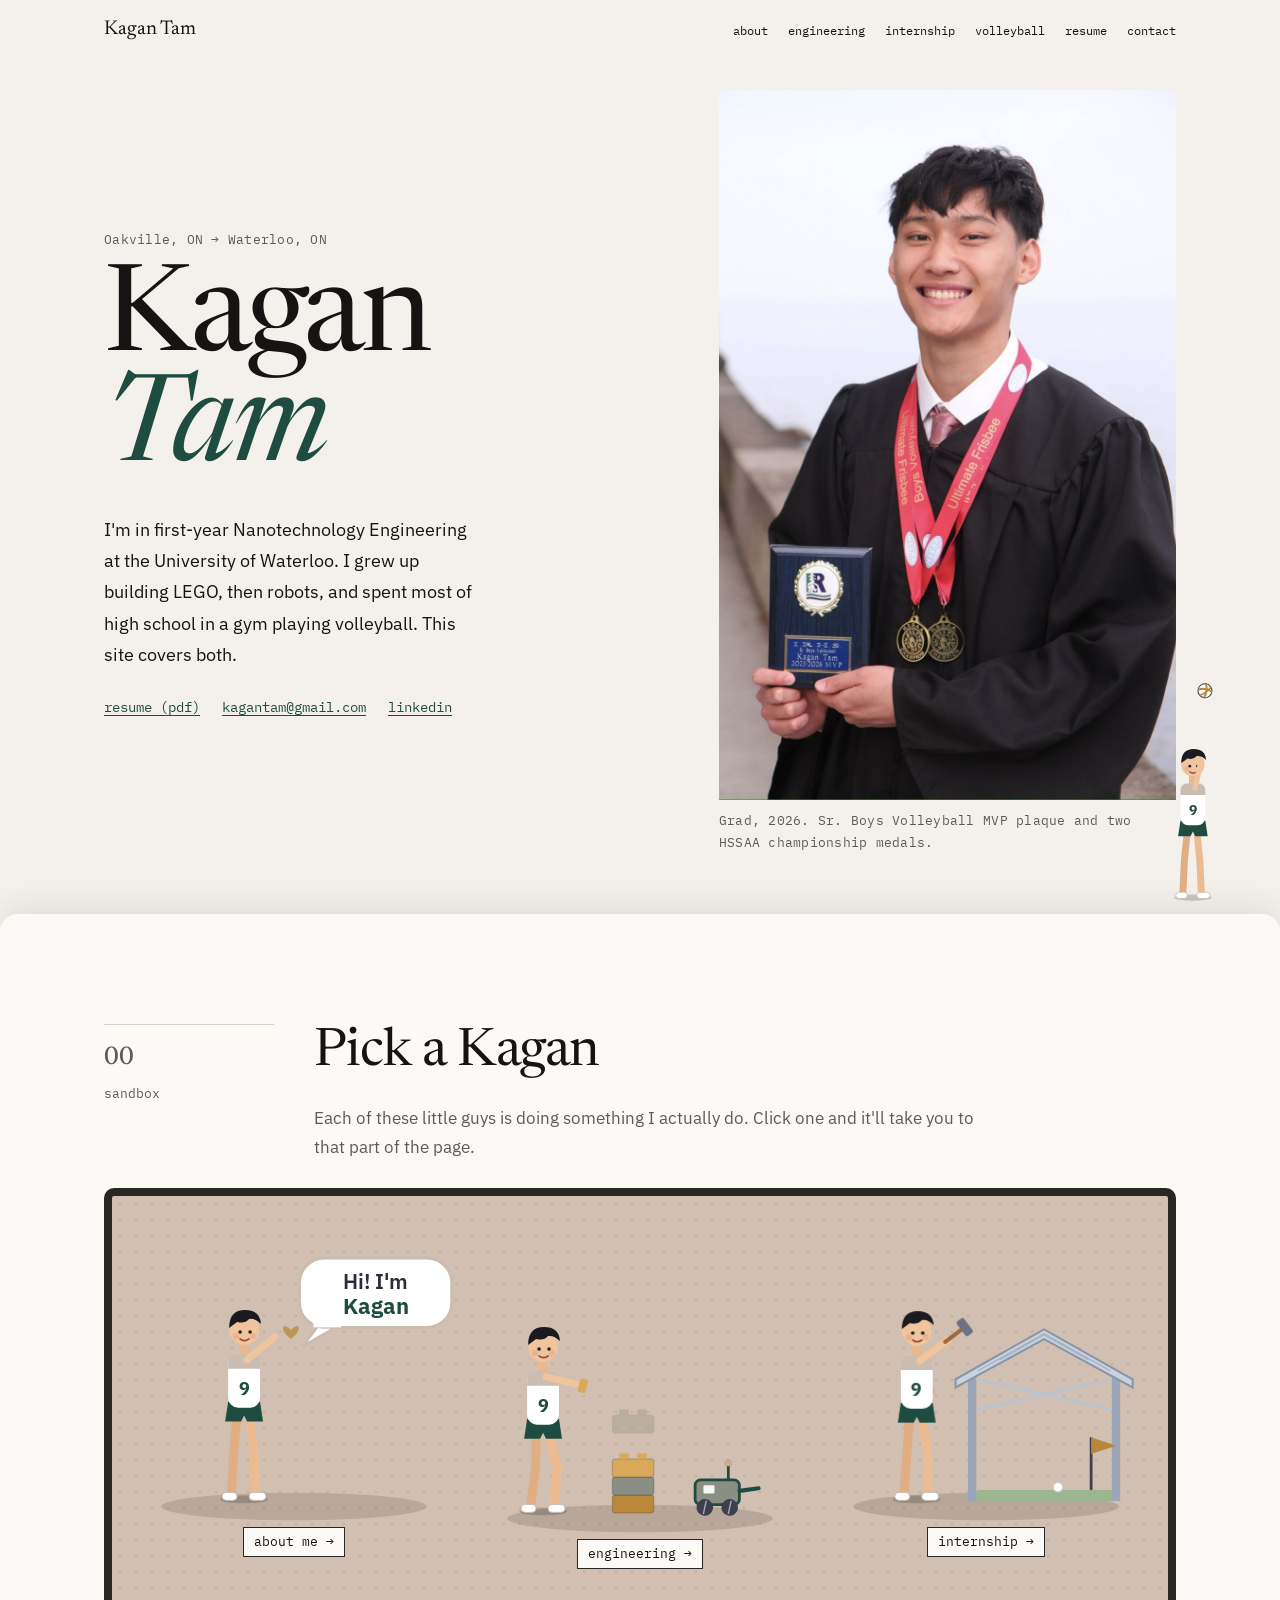
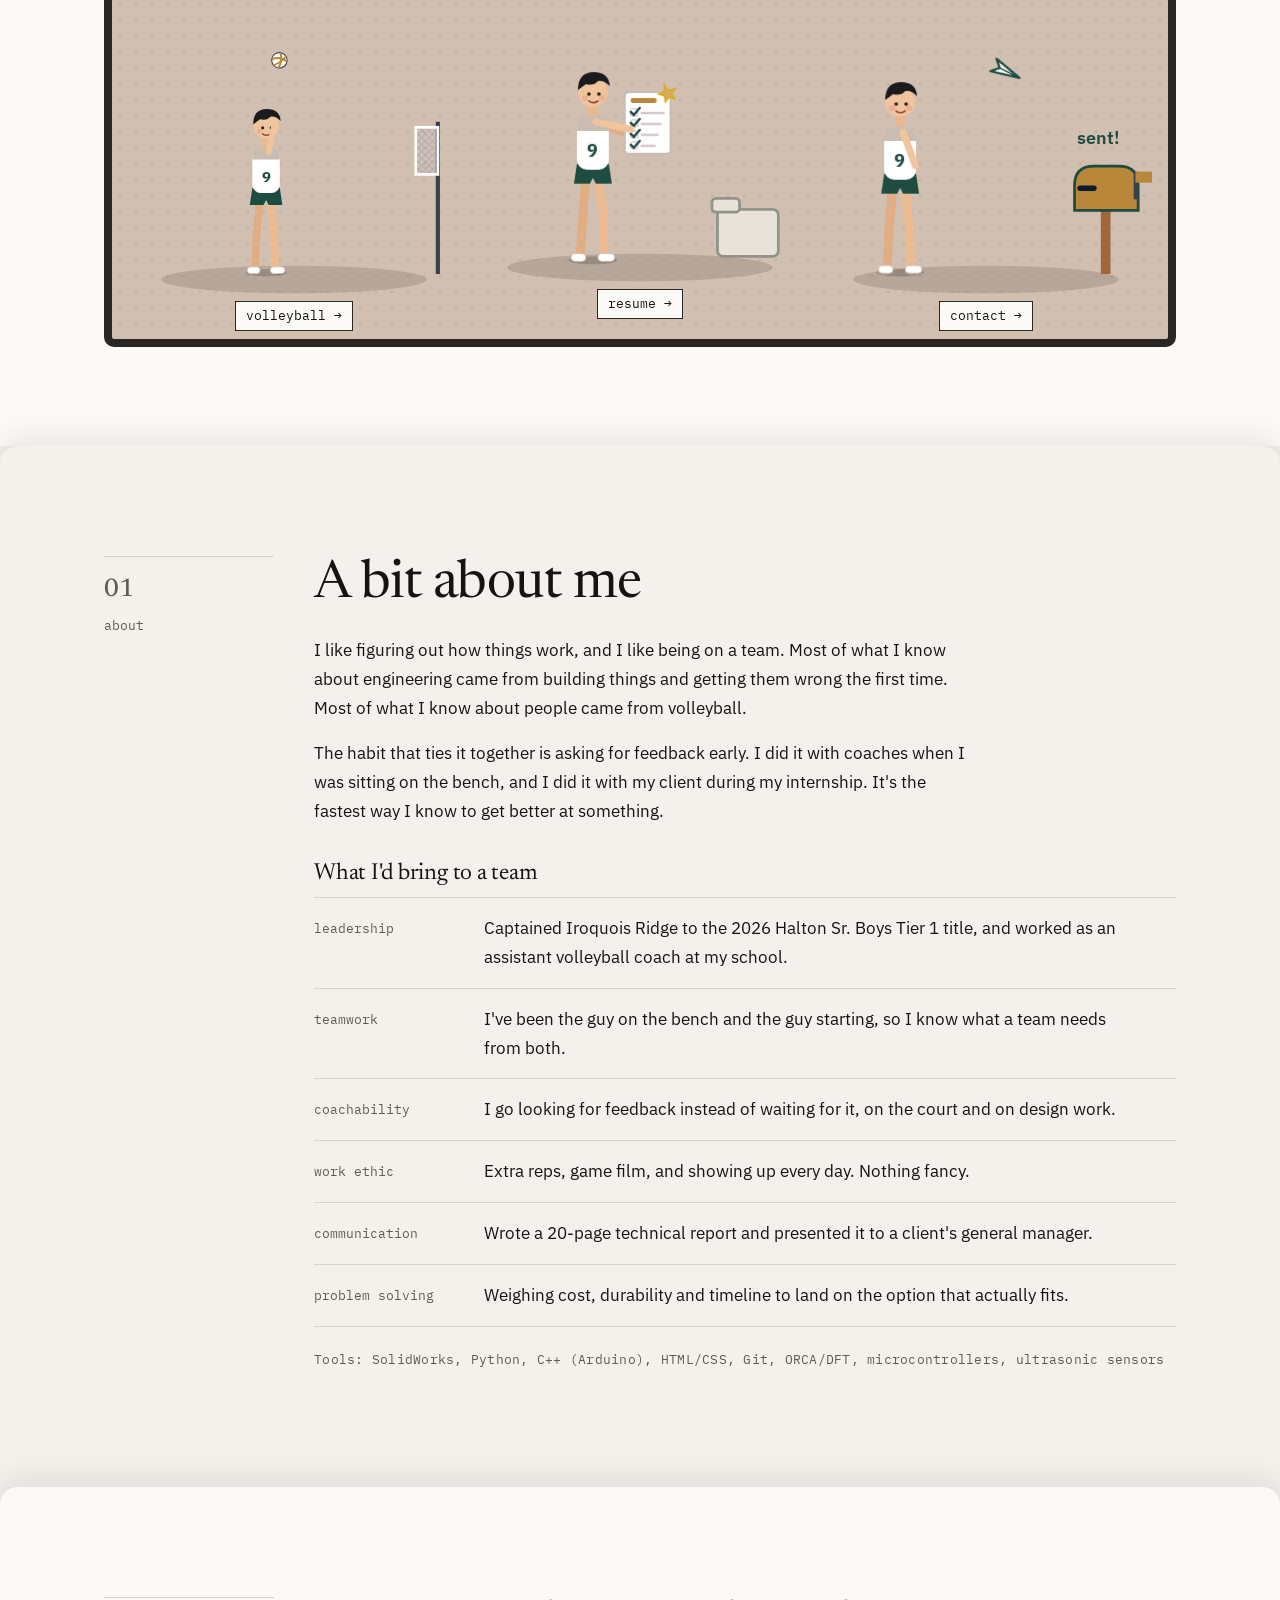
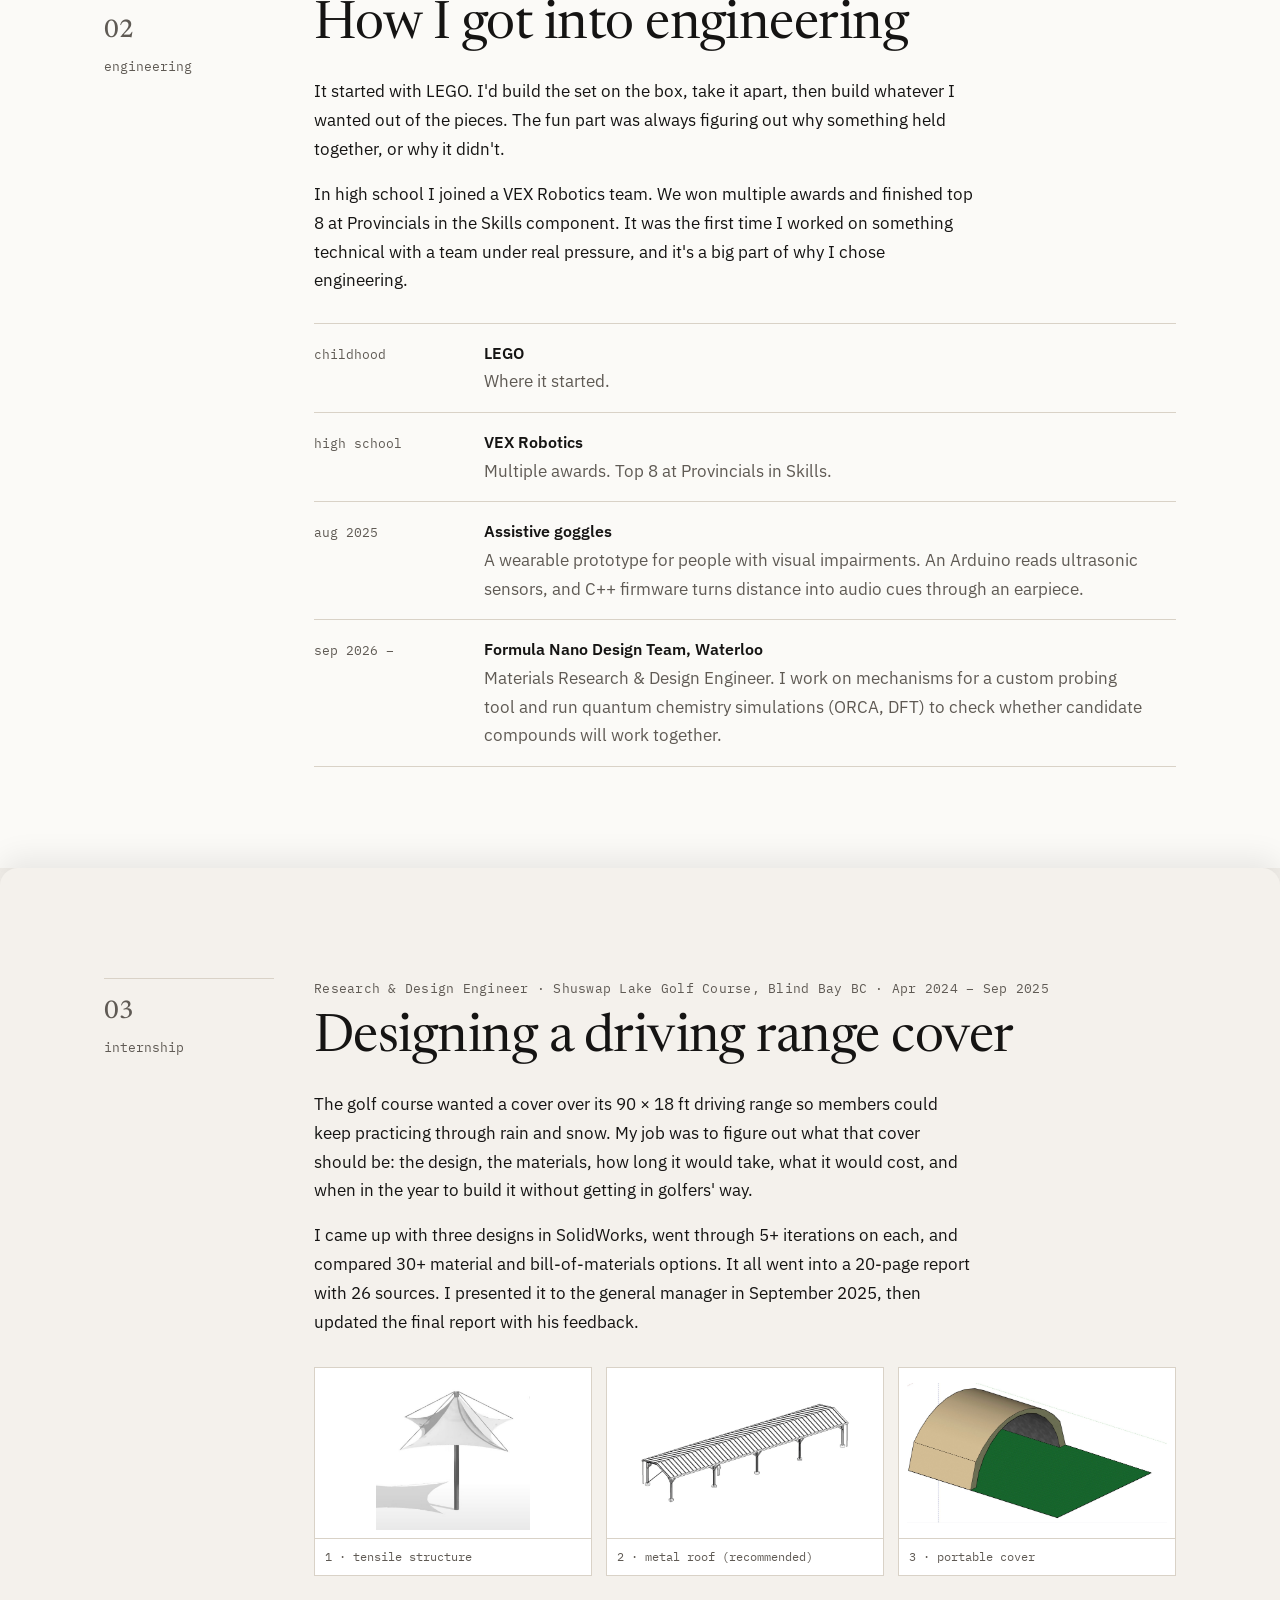
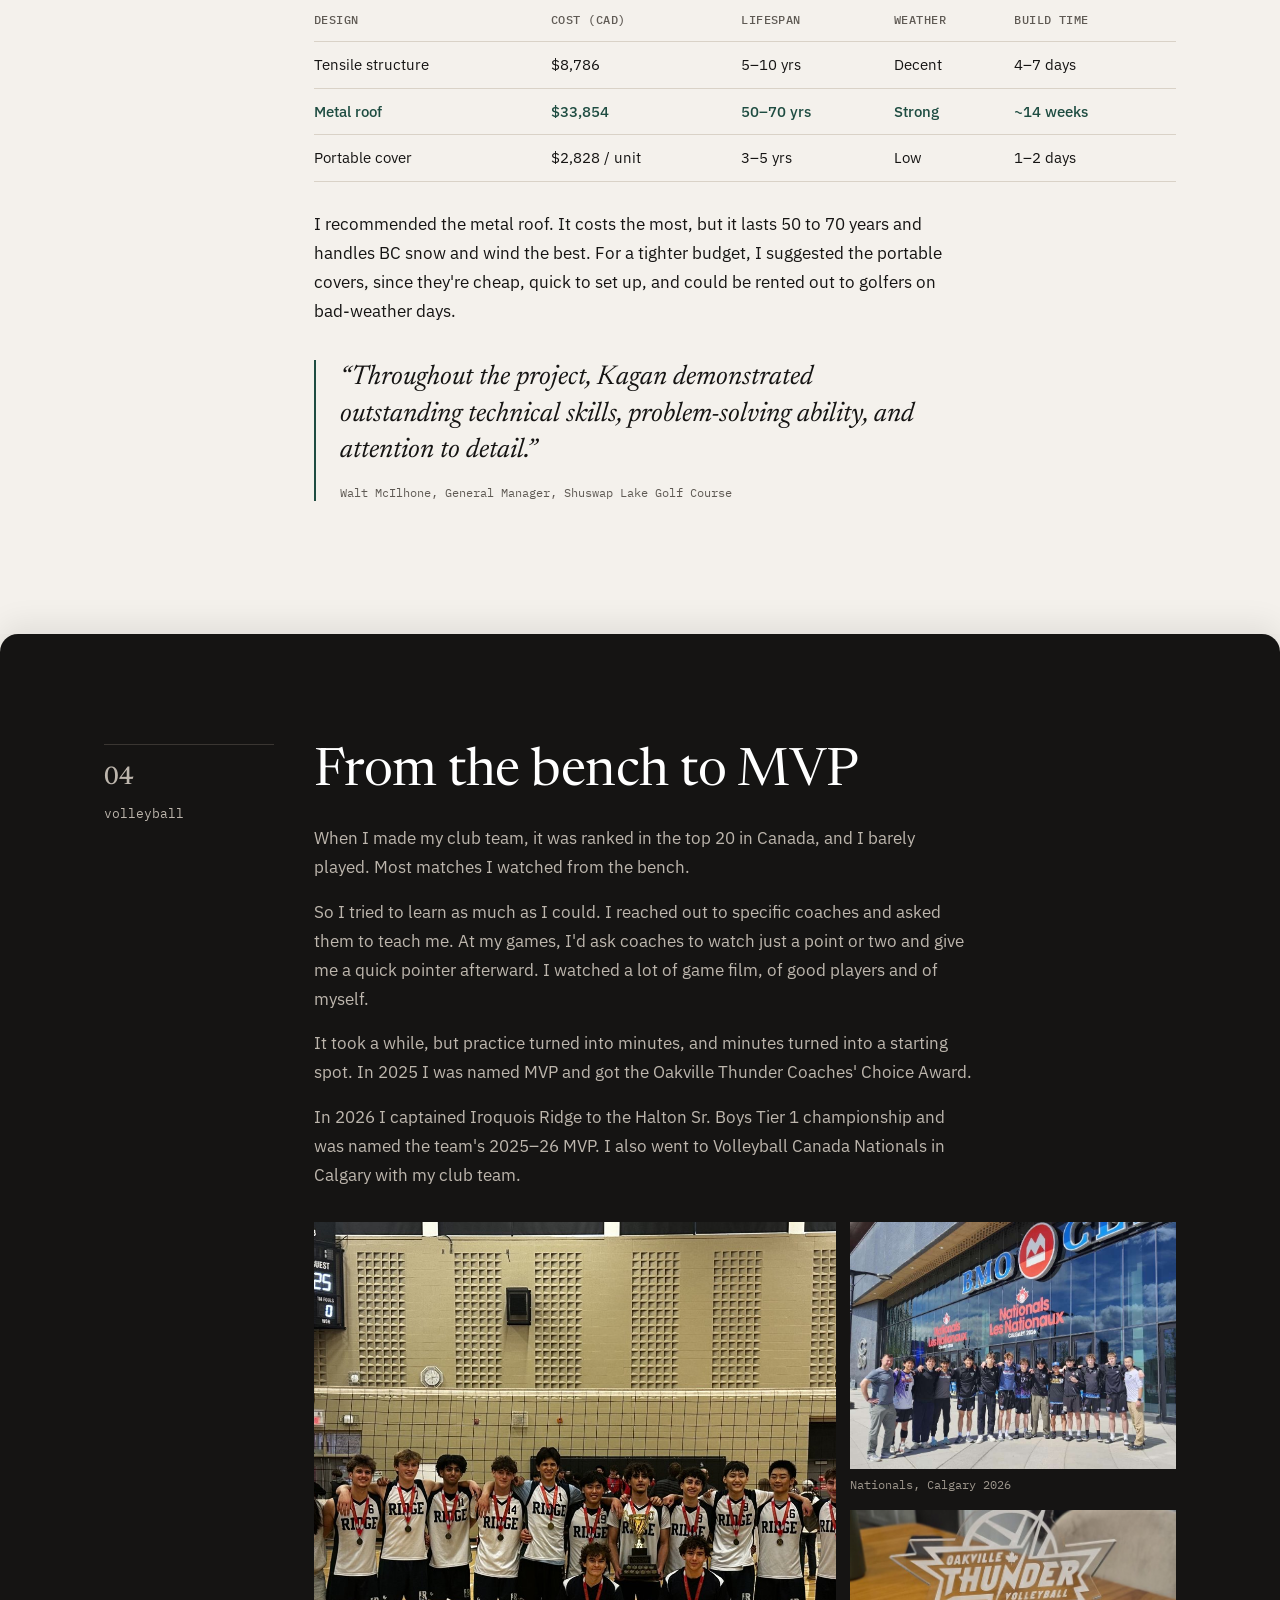
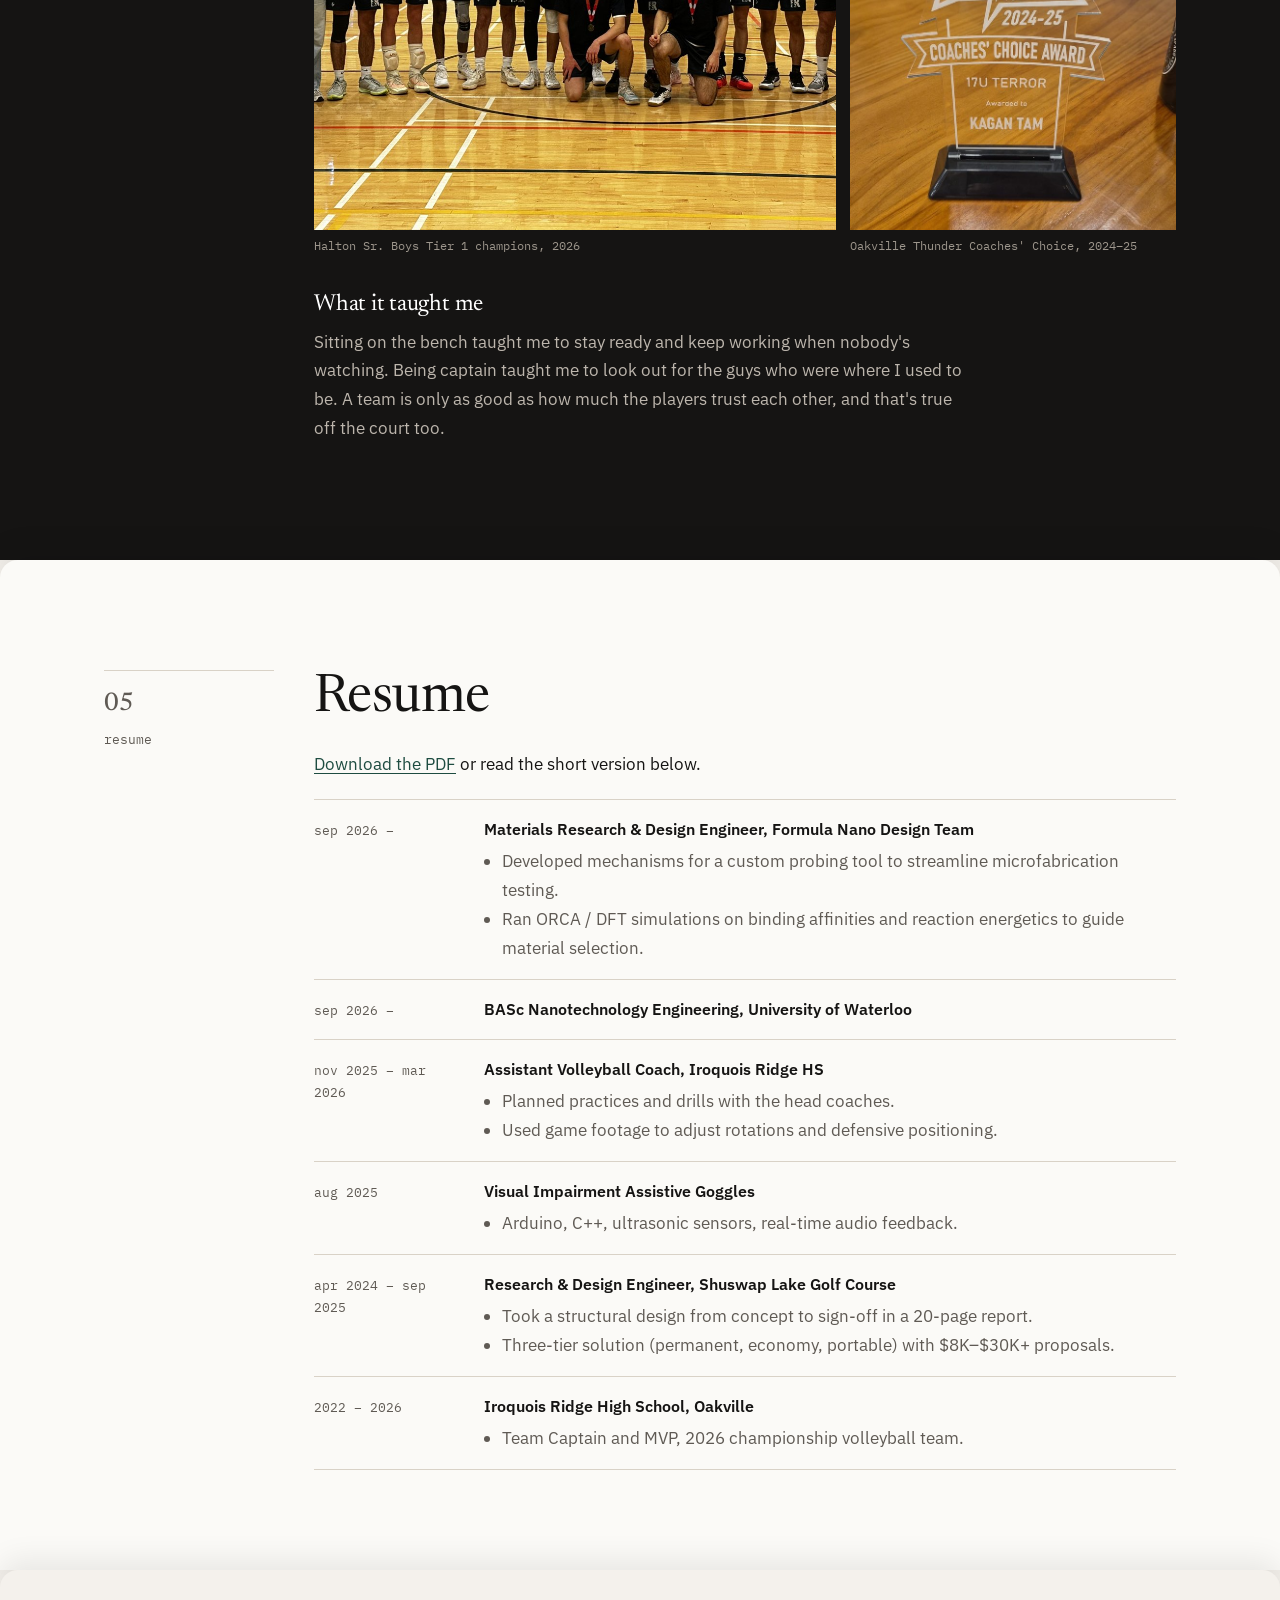
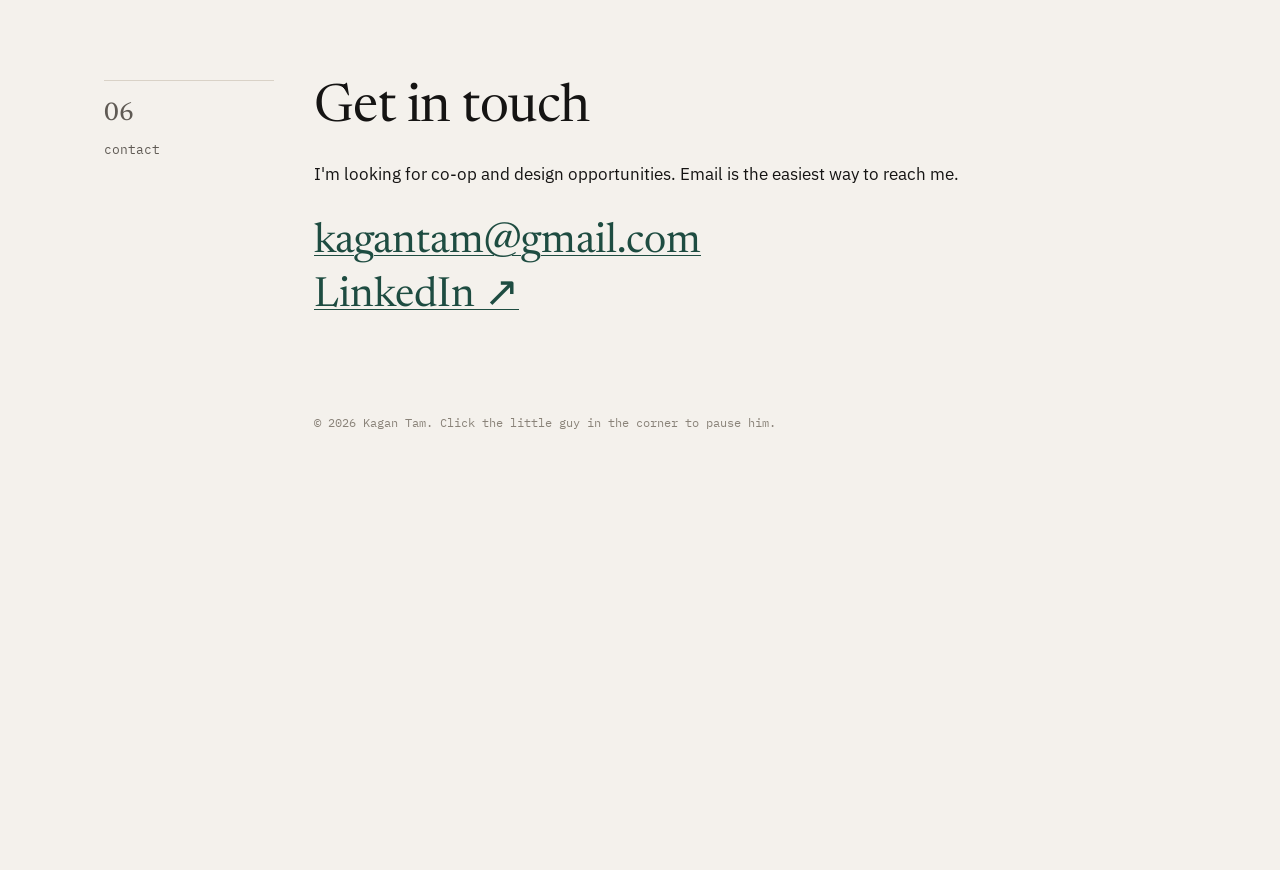
==== commit 95ef0293: "Update index.html" ====
--- a/index.html
+++ b/index.html
@@ -250,7 +250,7 @@
 
       <div class="figs reveal">
         <figure><img data-photo="cad-tensile" alt="Tensile structure model"><figcaption>1 · tensile structure</figcaption></figure>
-        <figure><img data-photo="cad-metal-roof" alt="Metal roof structure render"><figcaption>2 · metal roof (recommended)</figcaption></figure>
+        <figure><img data-photo="cad-metal-roof_1" alt="Metal roof structure render"><figcaption>2 · metal roof (recommended)</figcaption></figure>
         <figure><img data-photo="cad-portable" alt="Portable cover model"><figcaption>3 · portable cover</figcaption></figure>
       </div>
       <div class="tablewrap reveal">
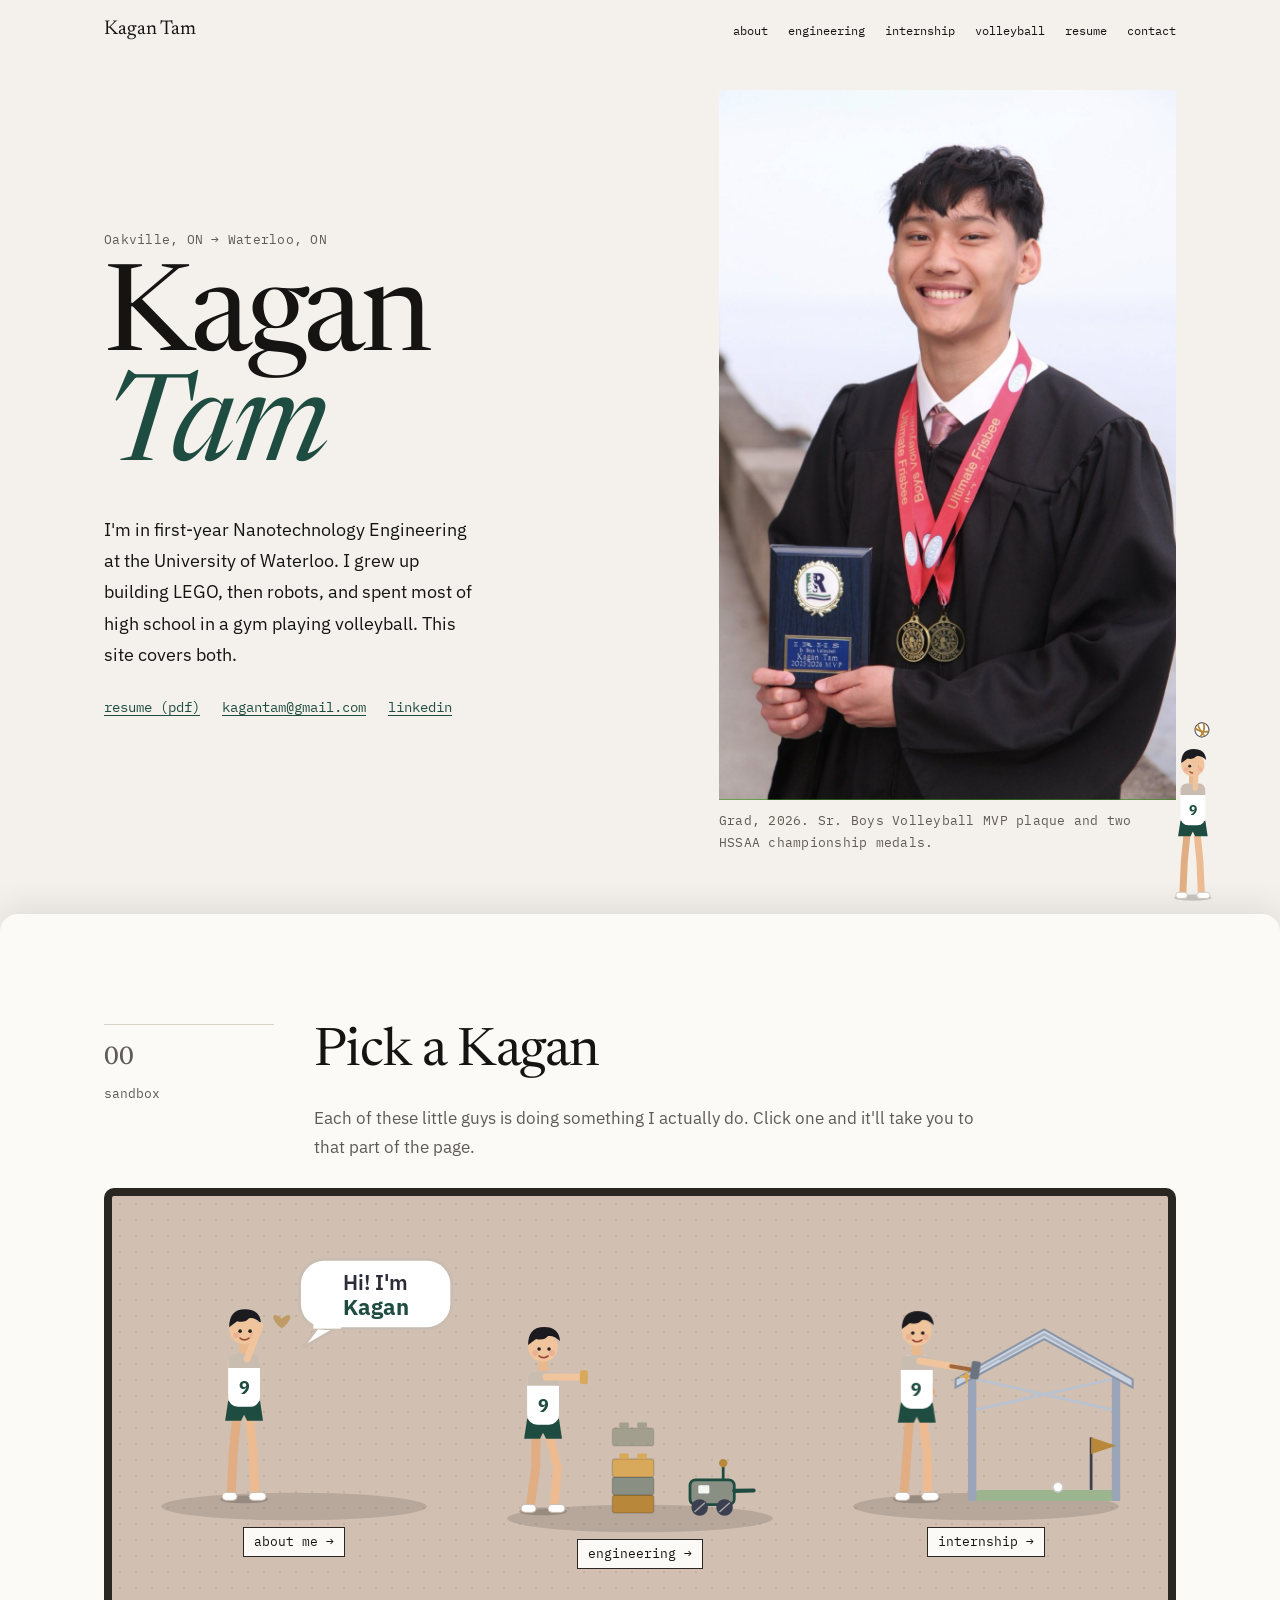
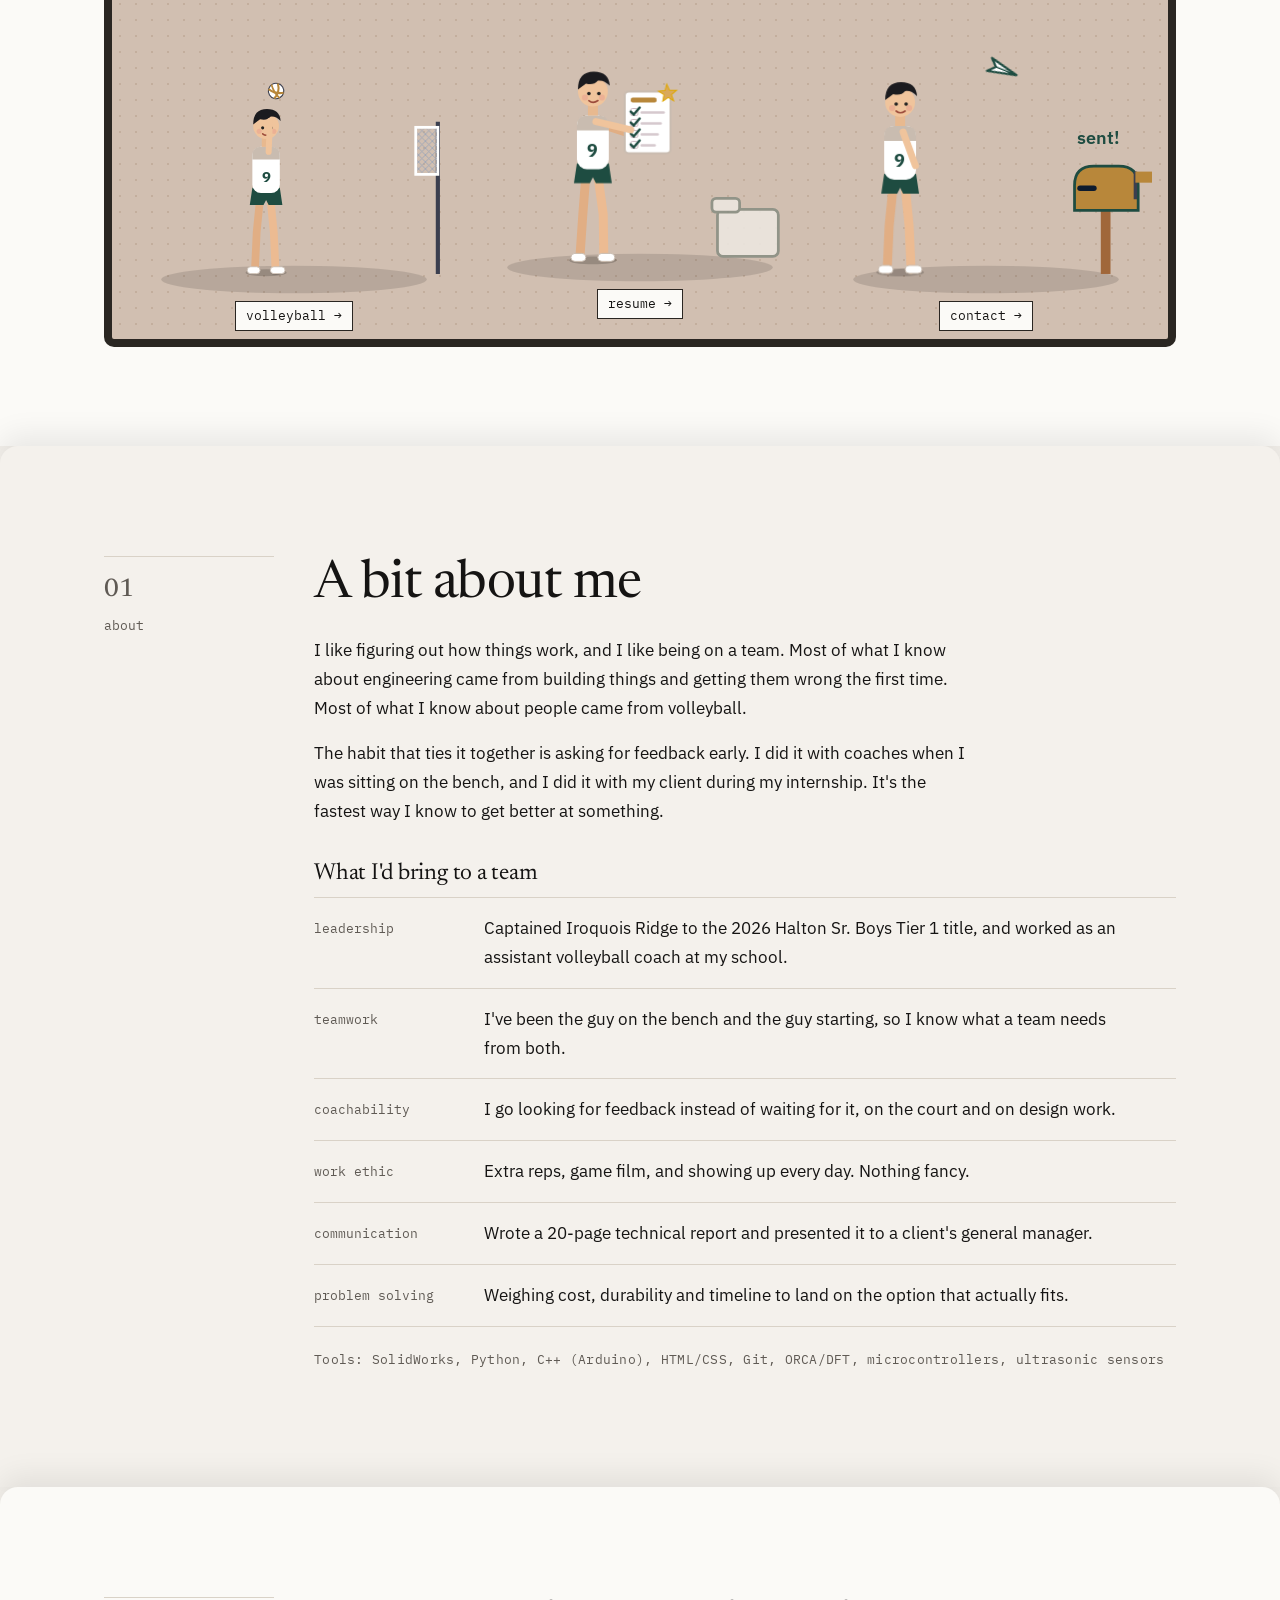
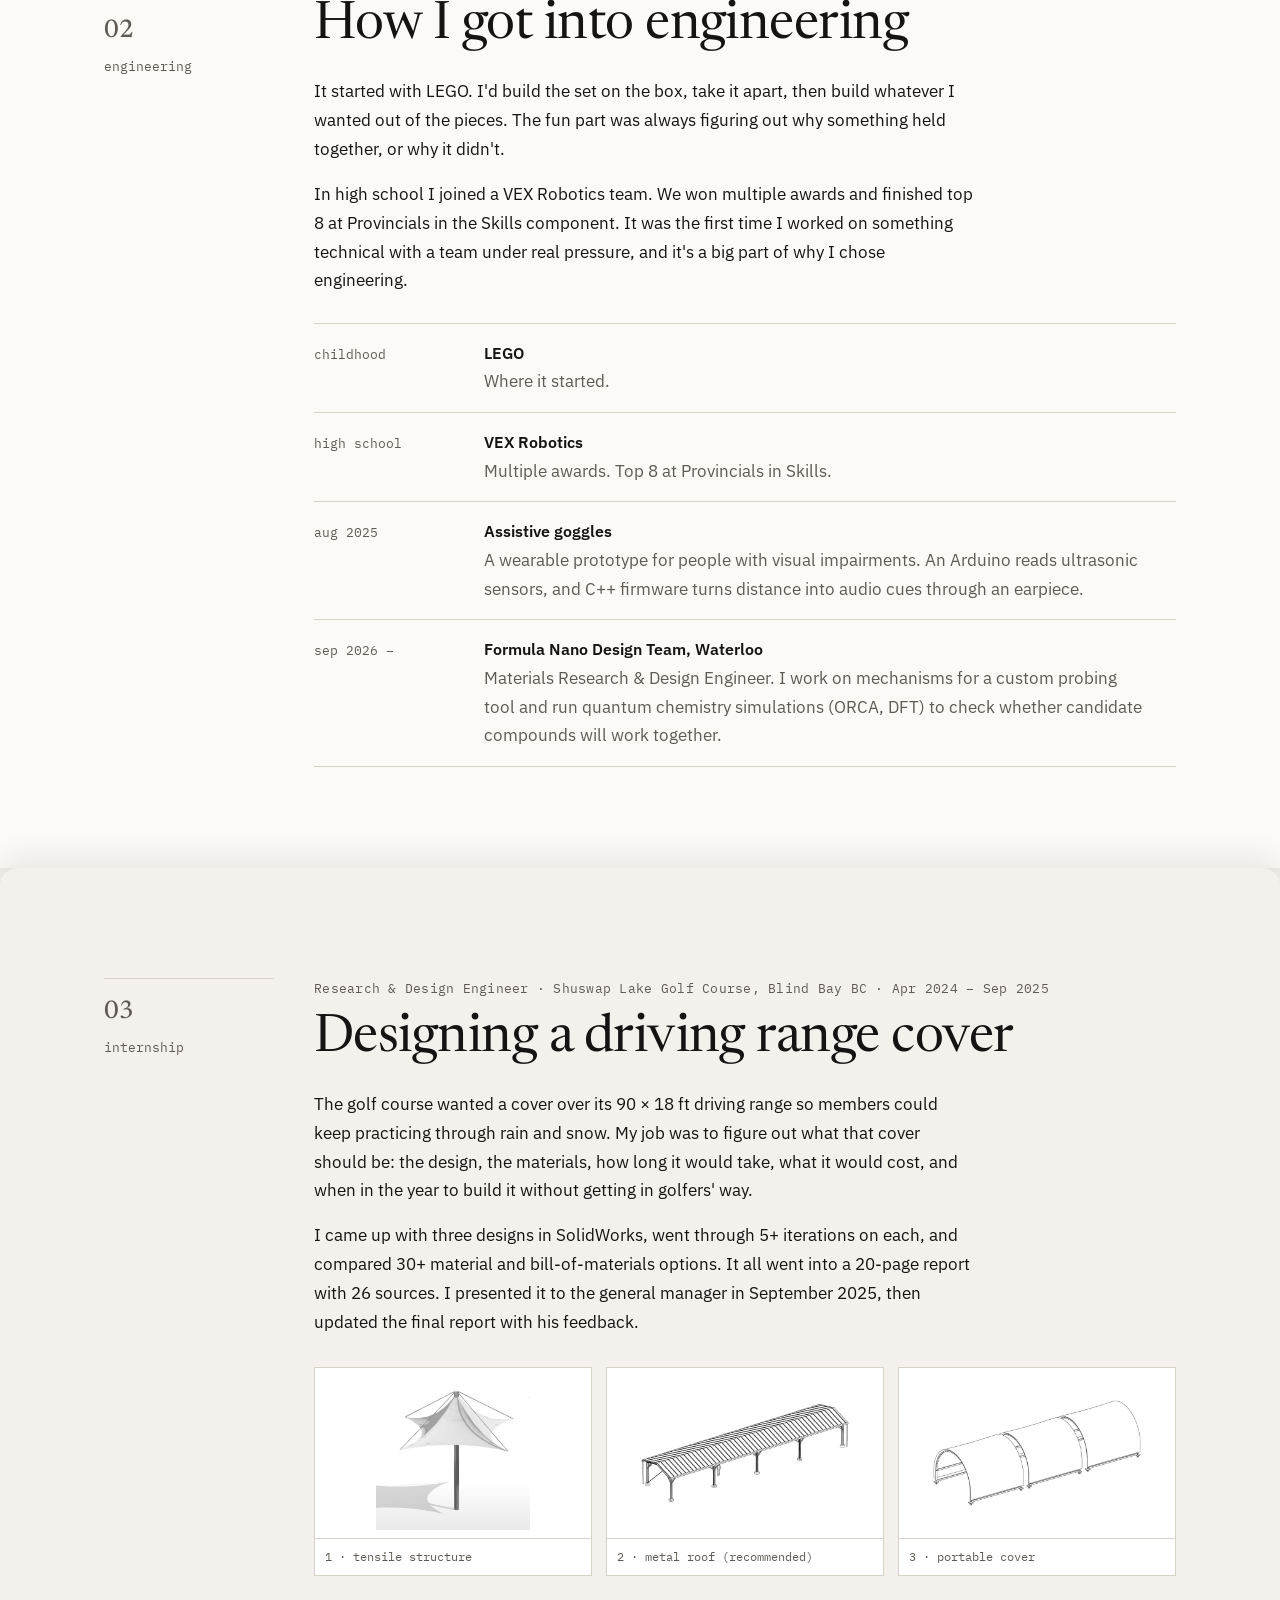
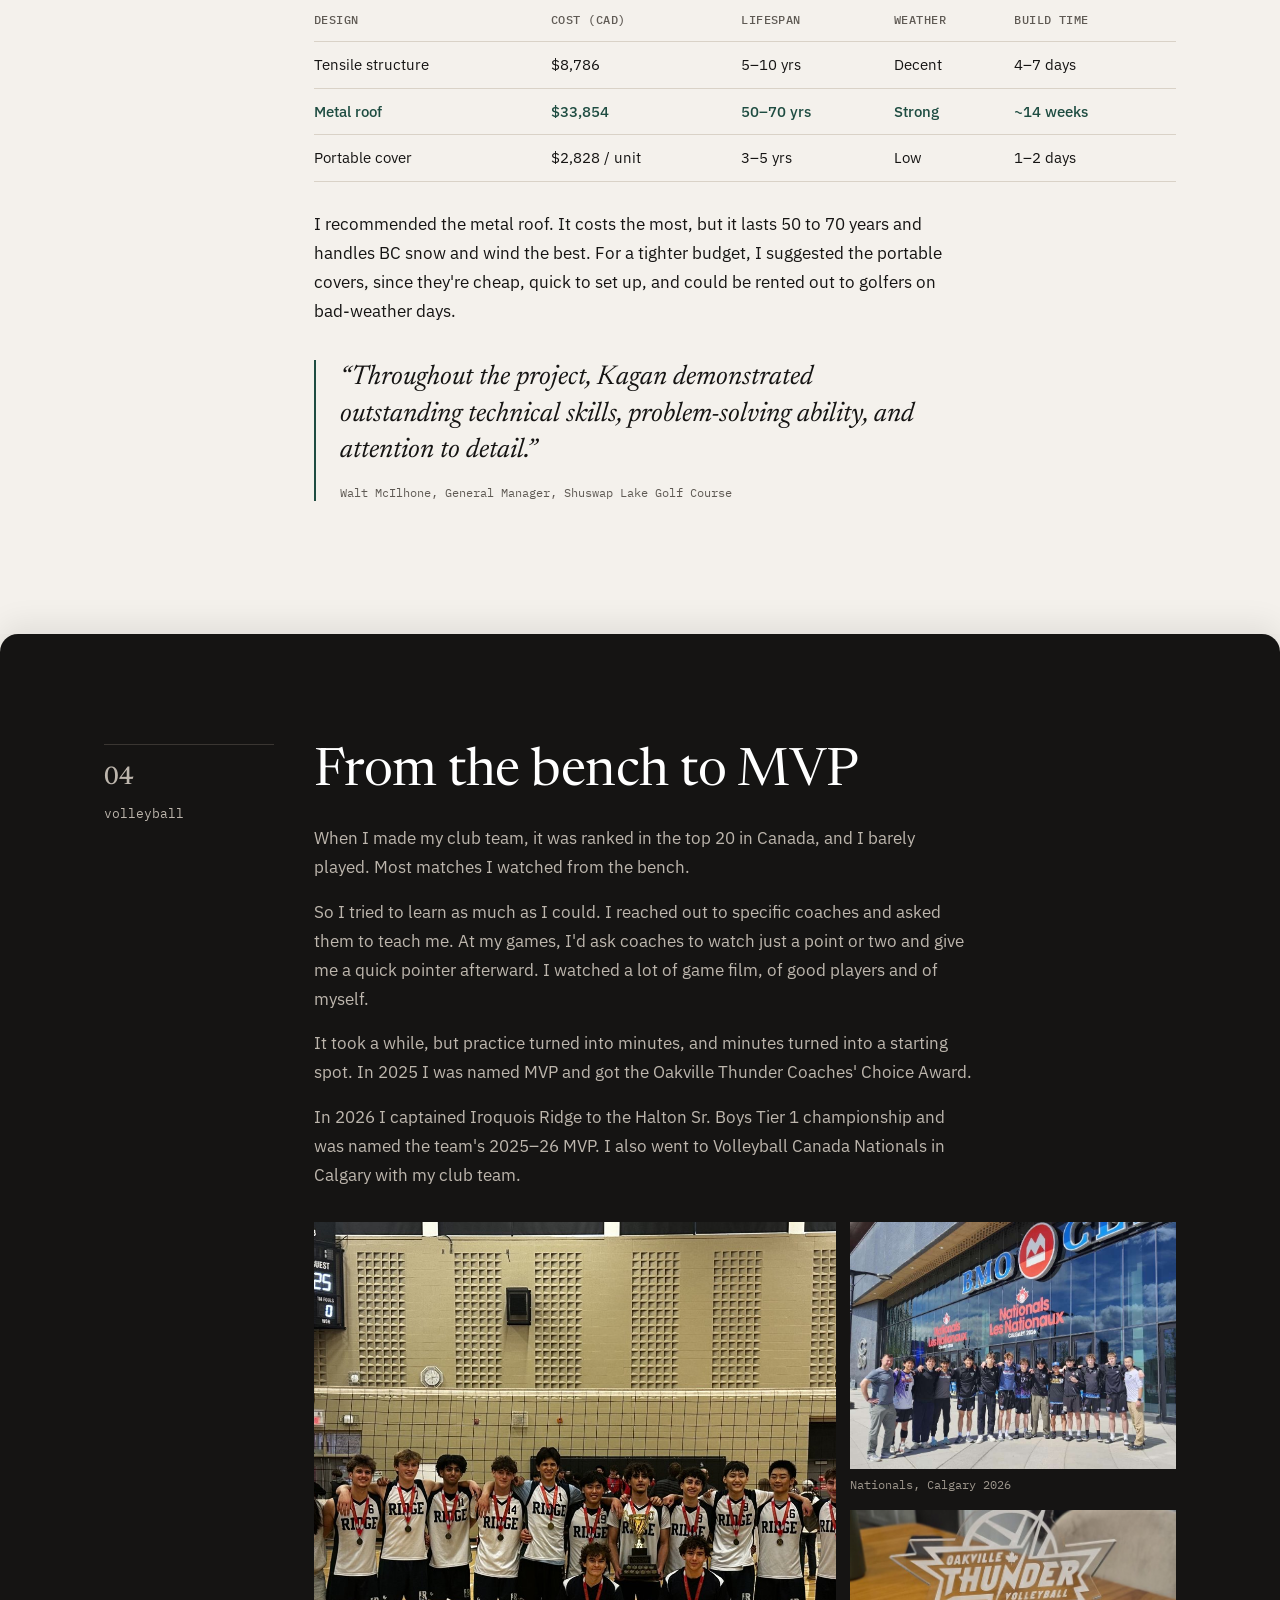
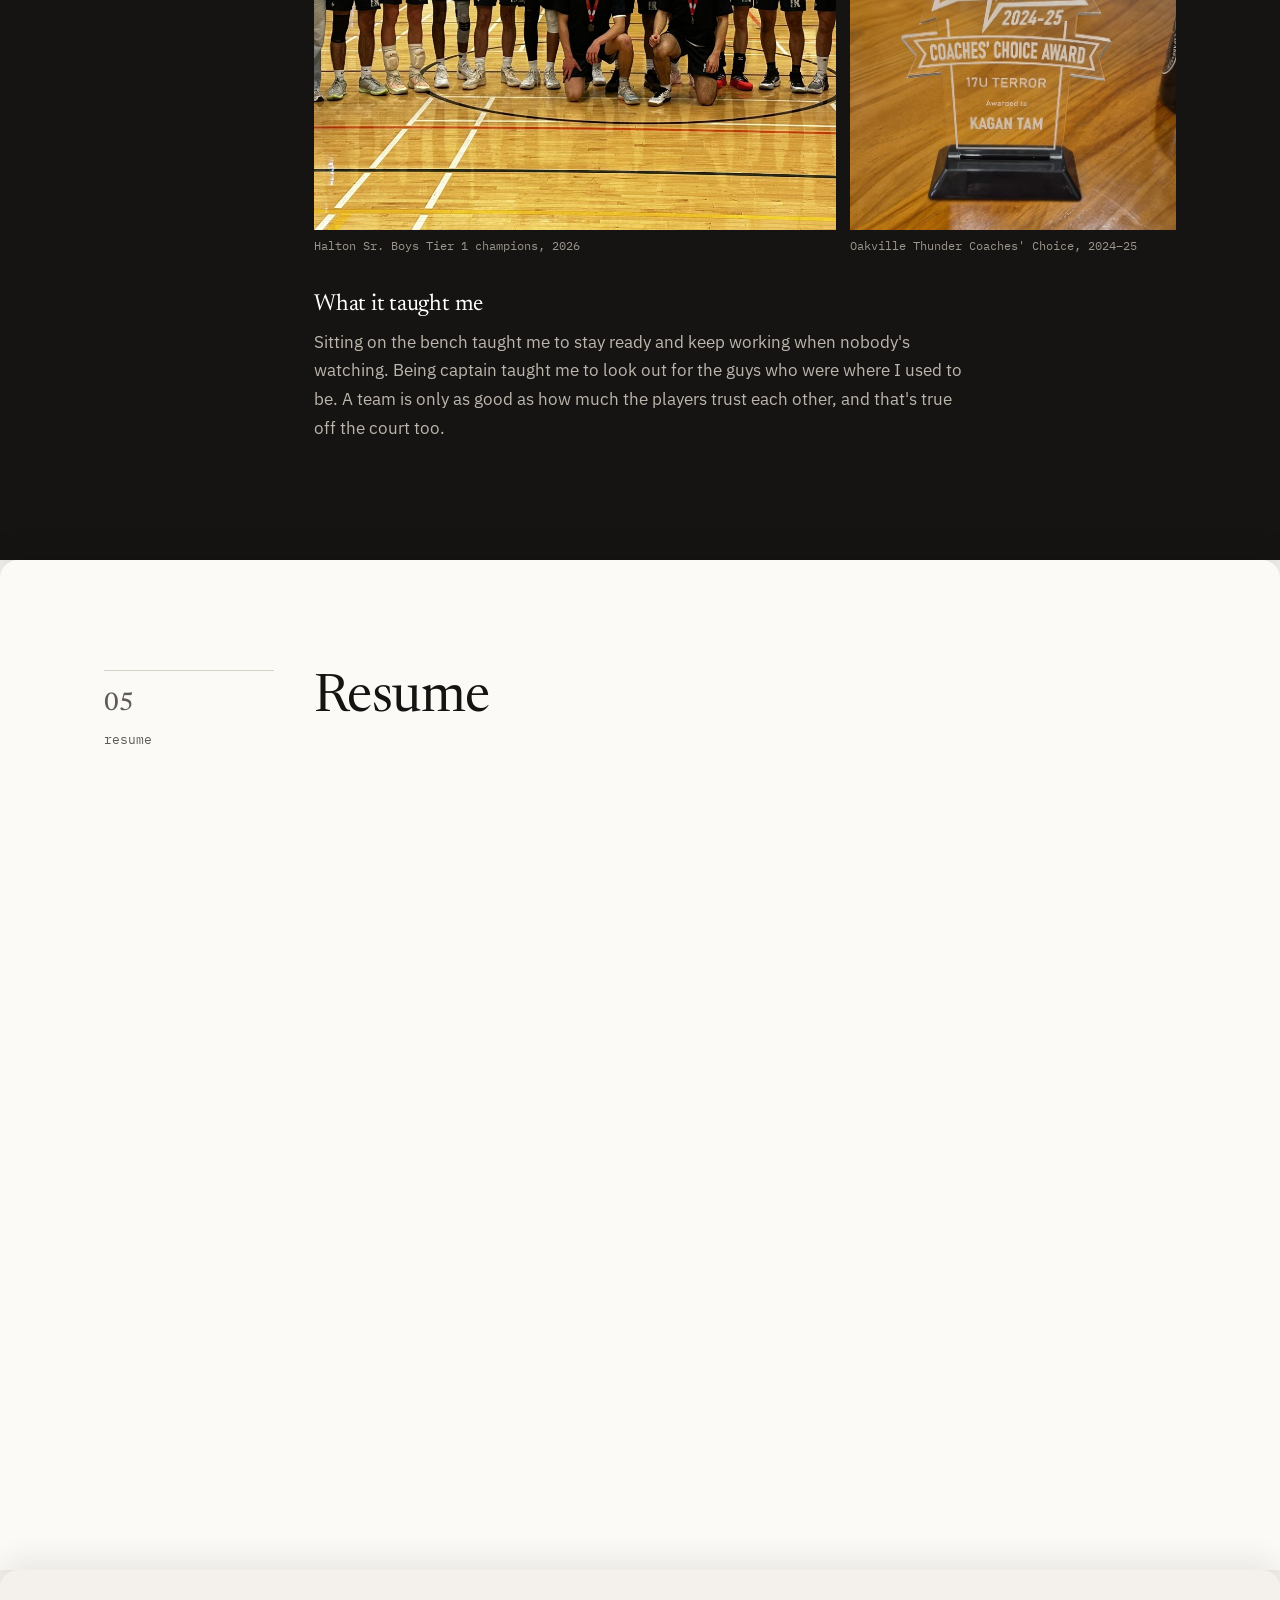
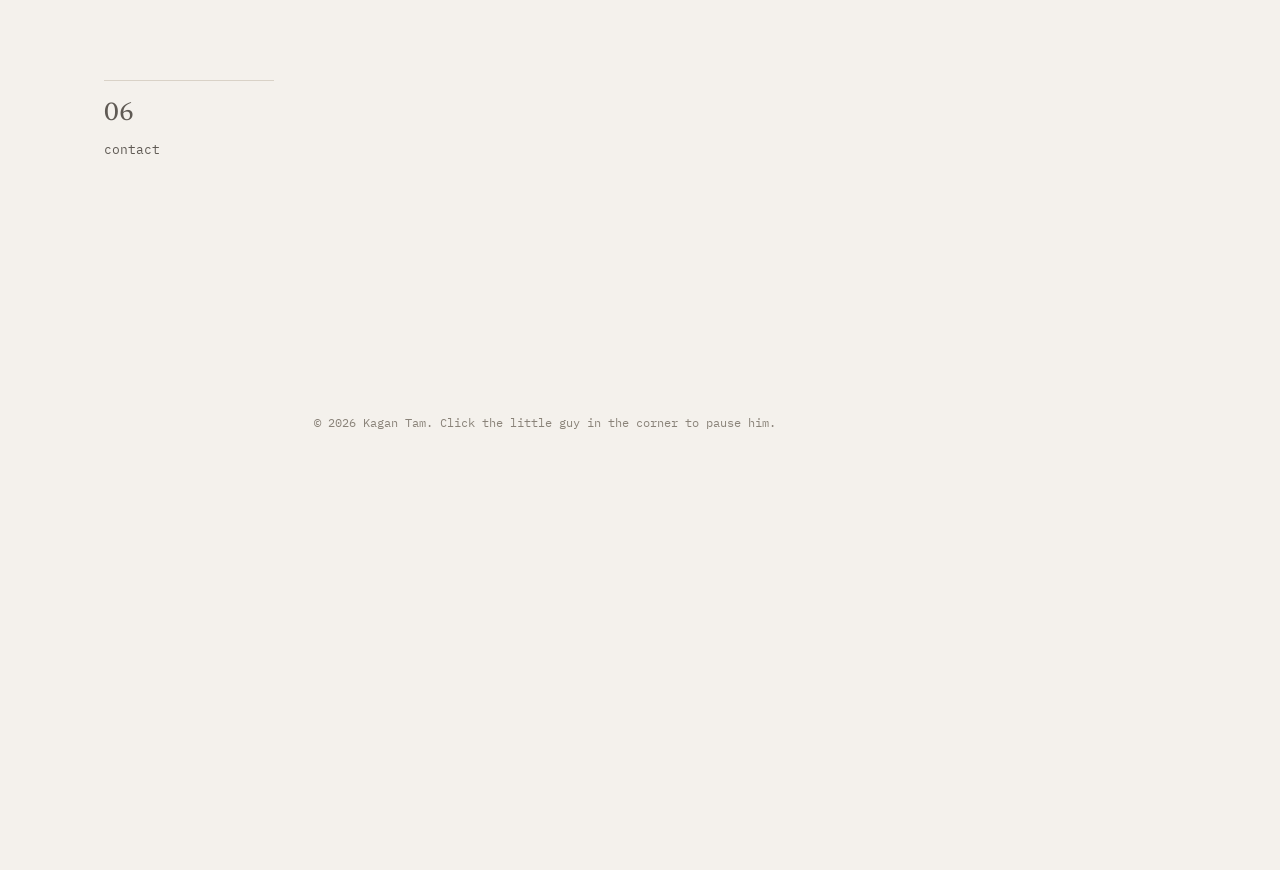
==== commit 394dd493: "Update image source for portable cover figure" ====
--- a/index.html
+++ b/index.html
@@ -251,7 +251,7 @@
       <div class="figs reveal">
         <figure><img data-photo="cad-tensile" alt="Tensile structure model"><figcaption>1 · tensile structure</figcaption></figure>
         <figure><img data-photo="cad-metal-roof_1" alt="Metal roof structure render"><figcaption>2 · metal roof (recommended)</figcaption></figure>
-        <figure><img data-photo="cad-portable" alt="Portable cover model"><figcaption>3 · portable cover</figcaption></figure>
+        <figure><img data-photo="cad-portable_1" alt="Portable cover model"><figcaption>3 · portable cover</figcaption></figure>
       </div>
       <div class="tablewrap reveal">
         <table>
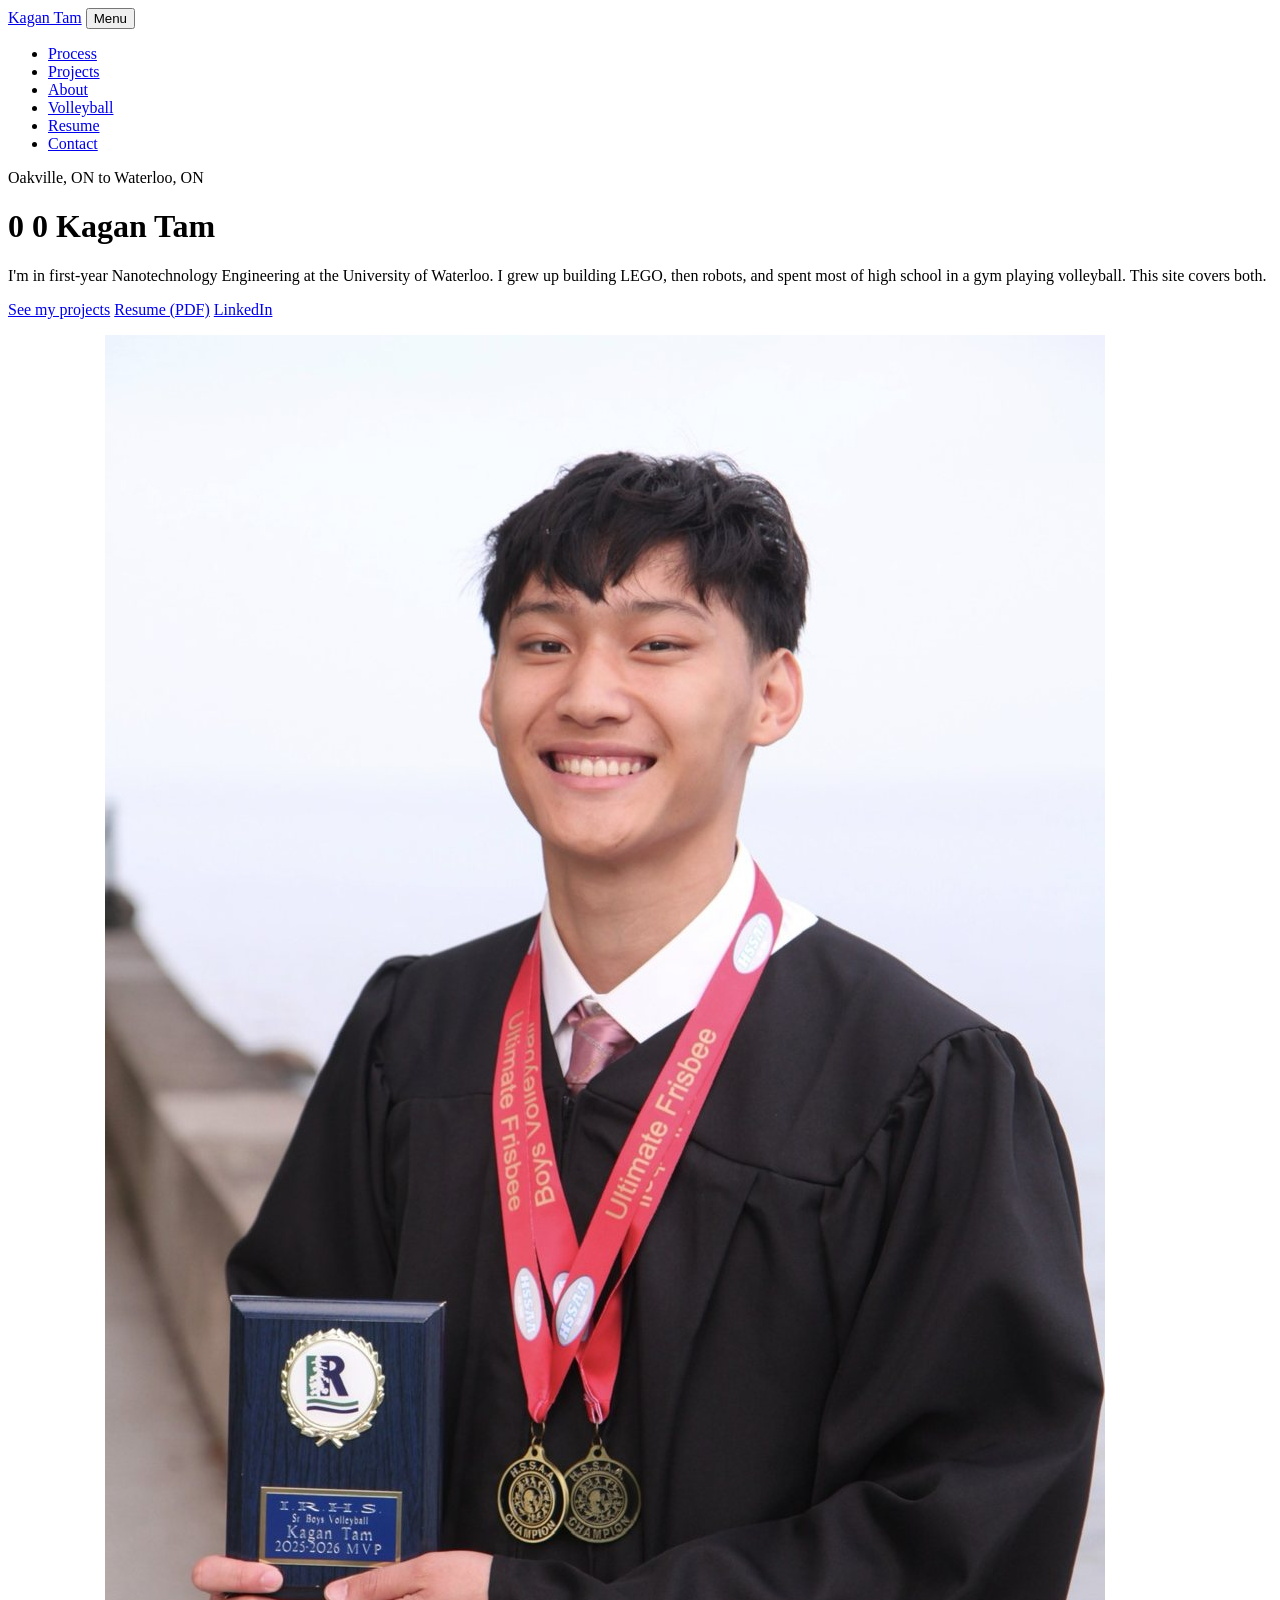
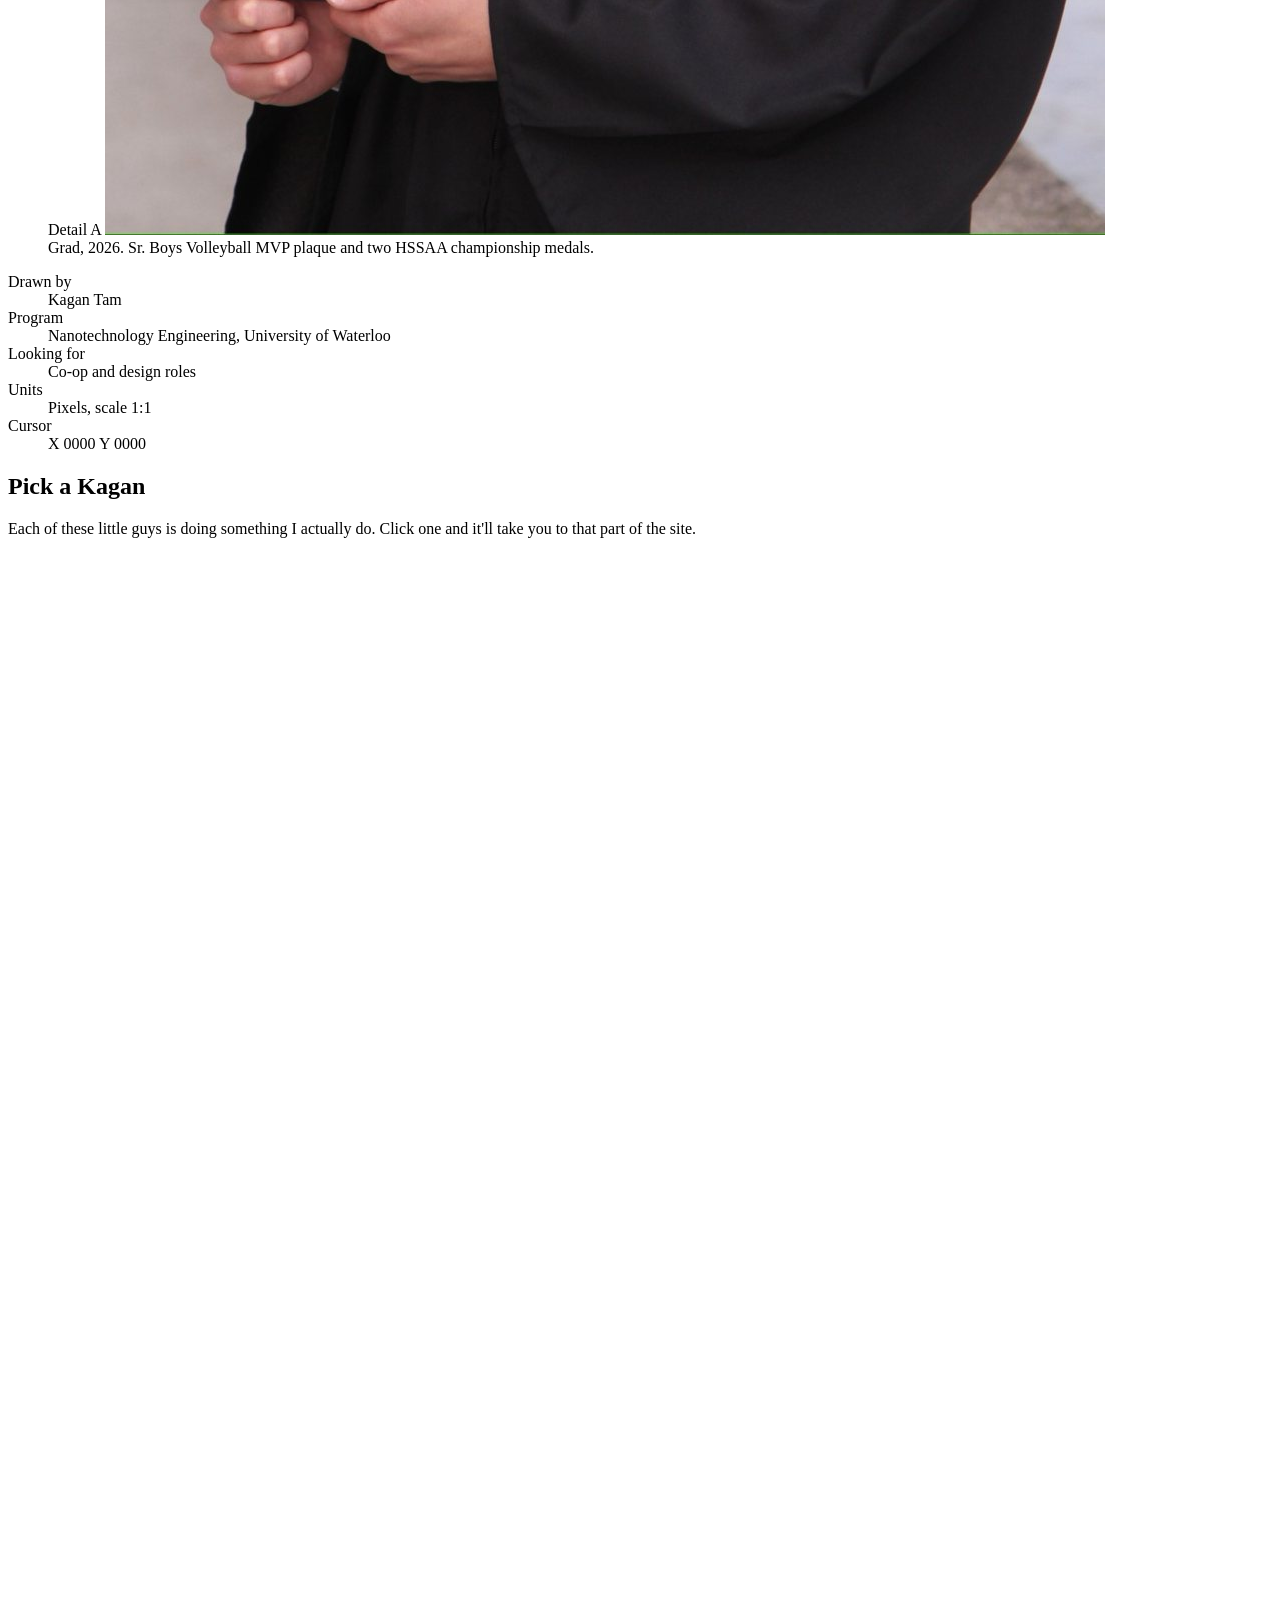
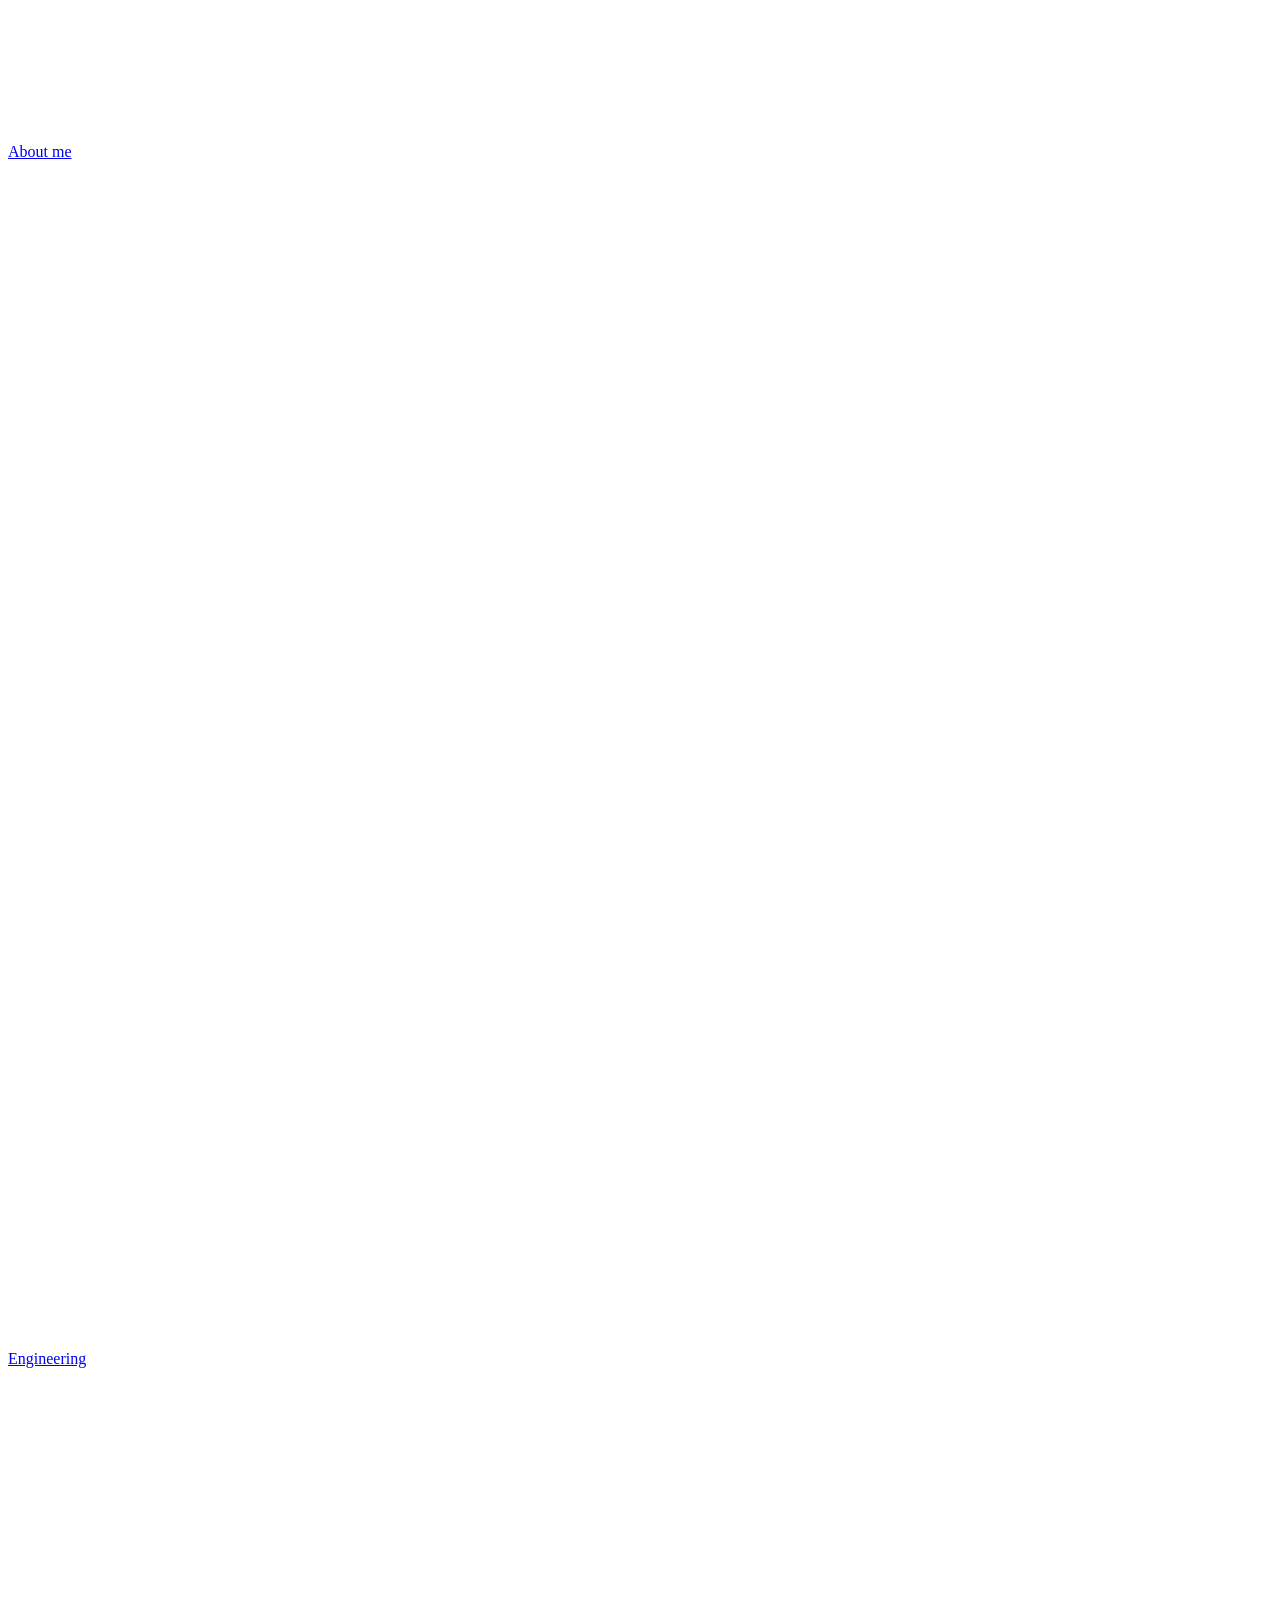
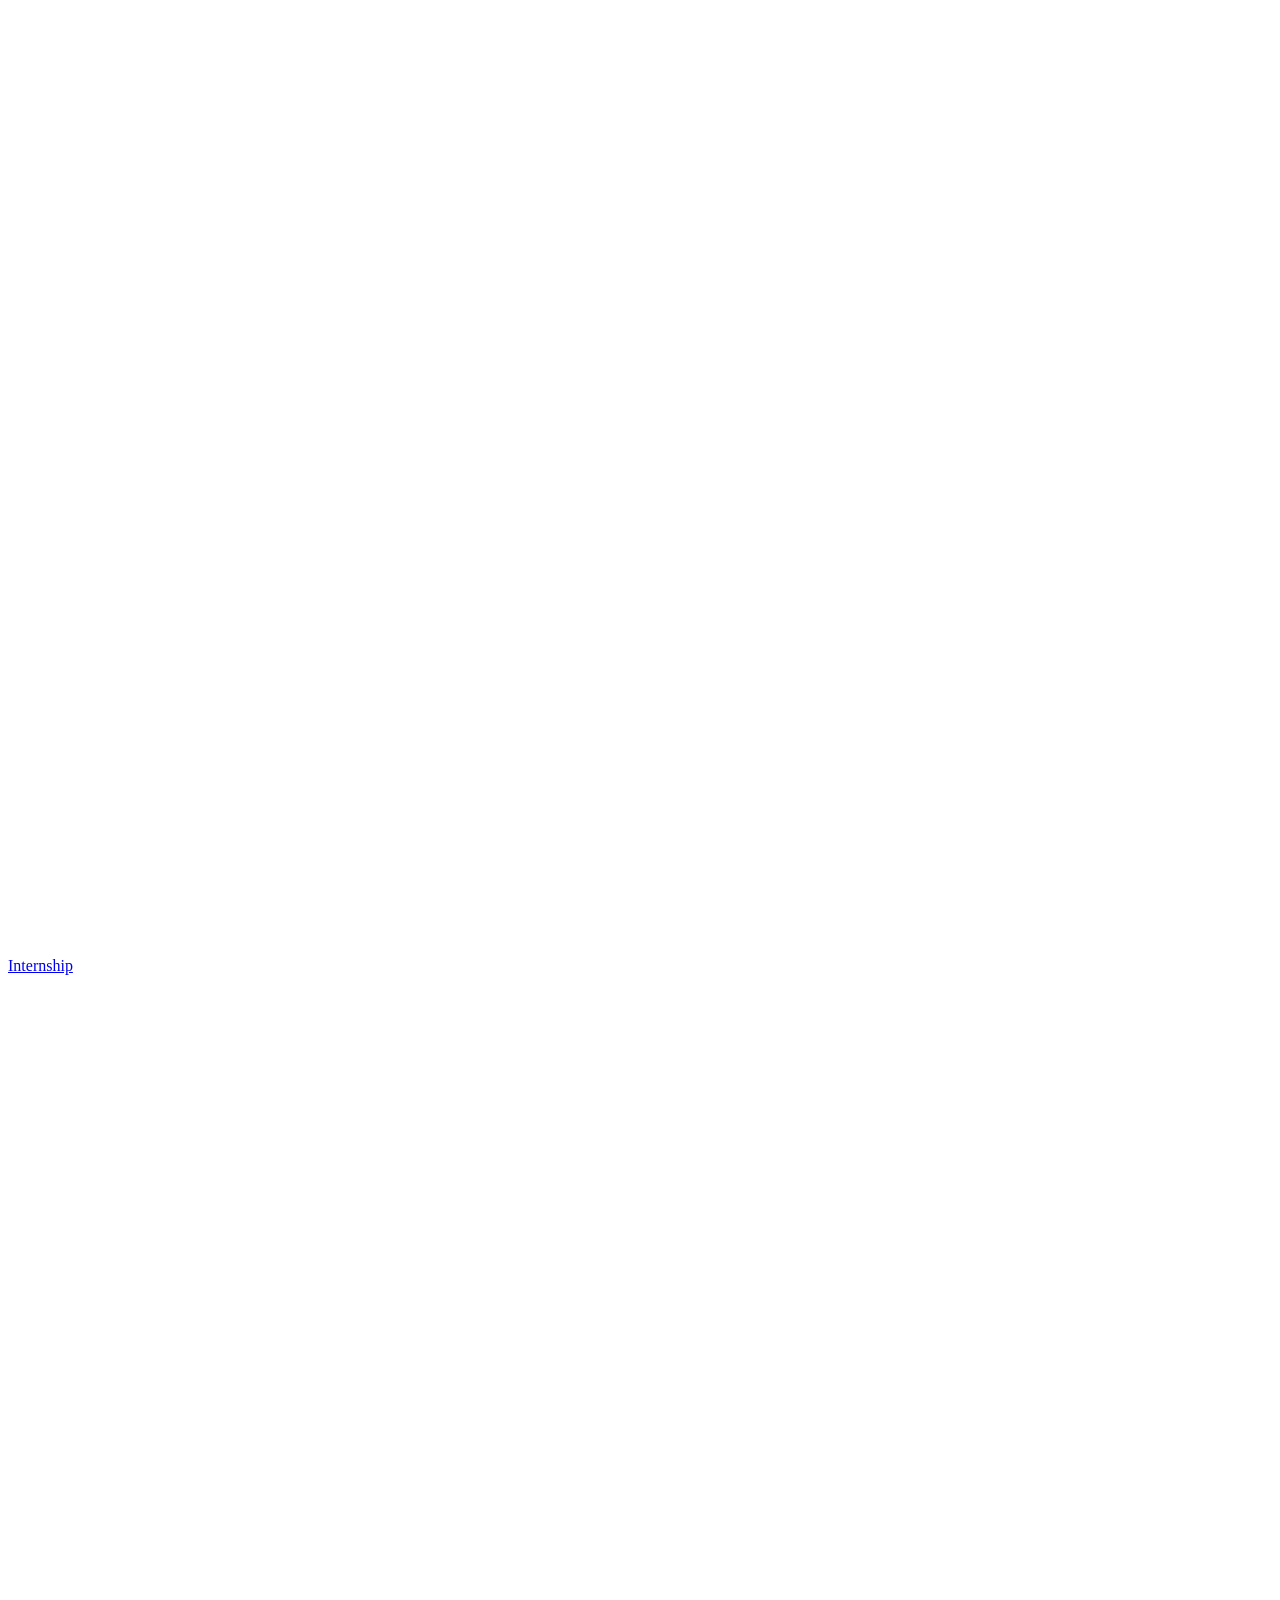
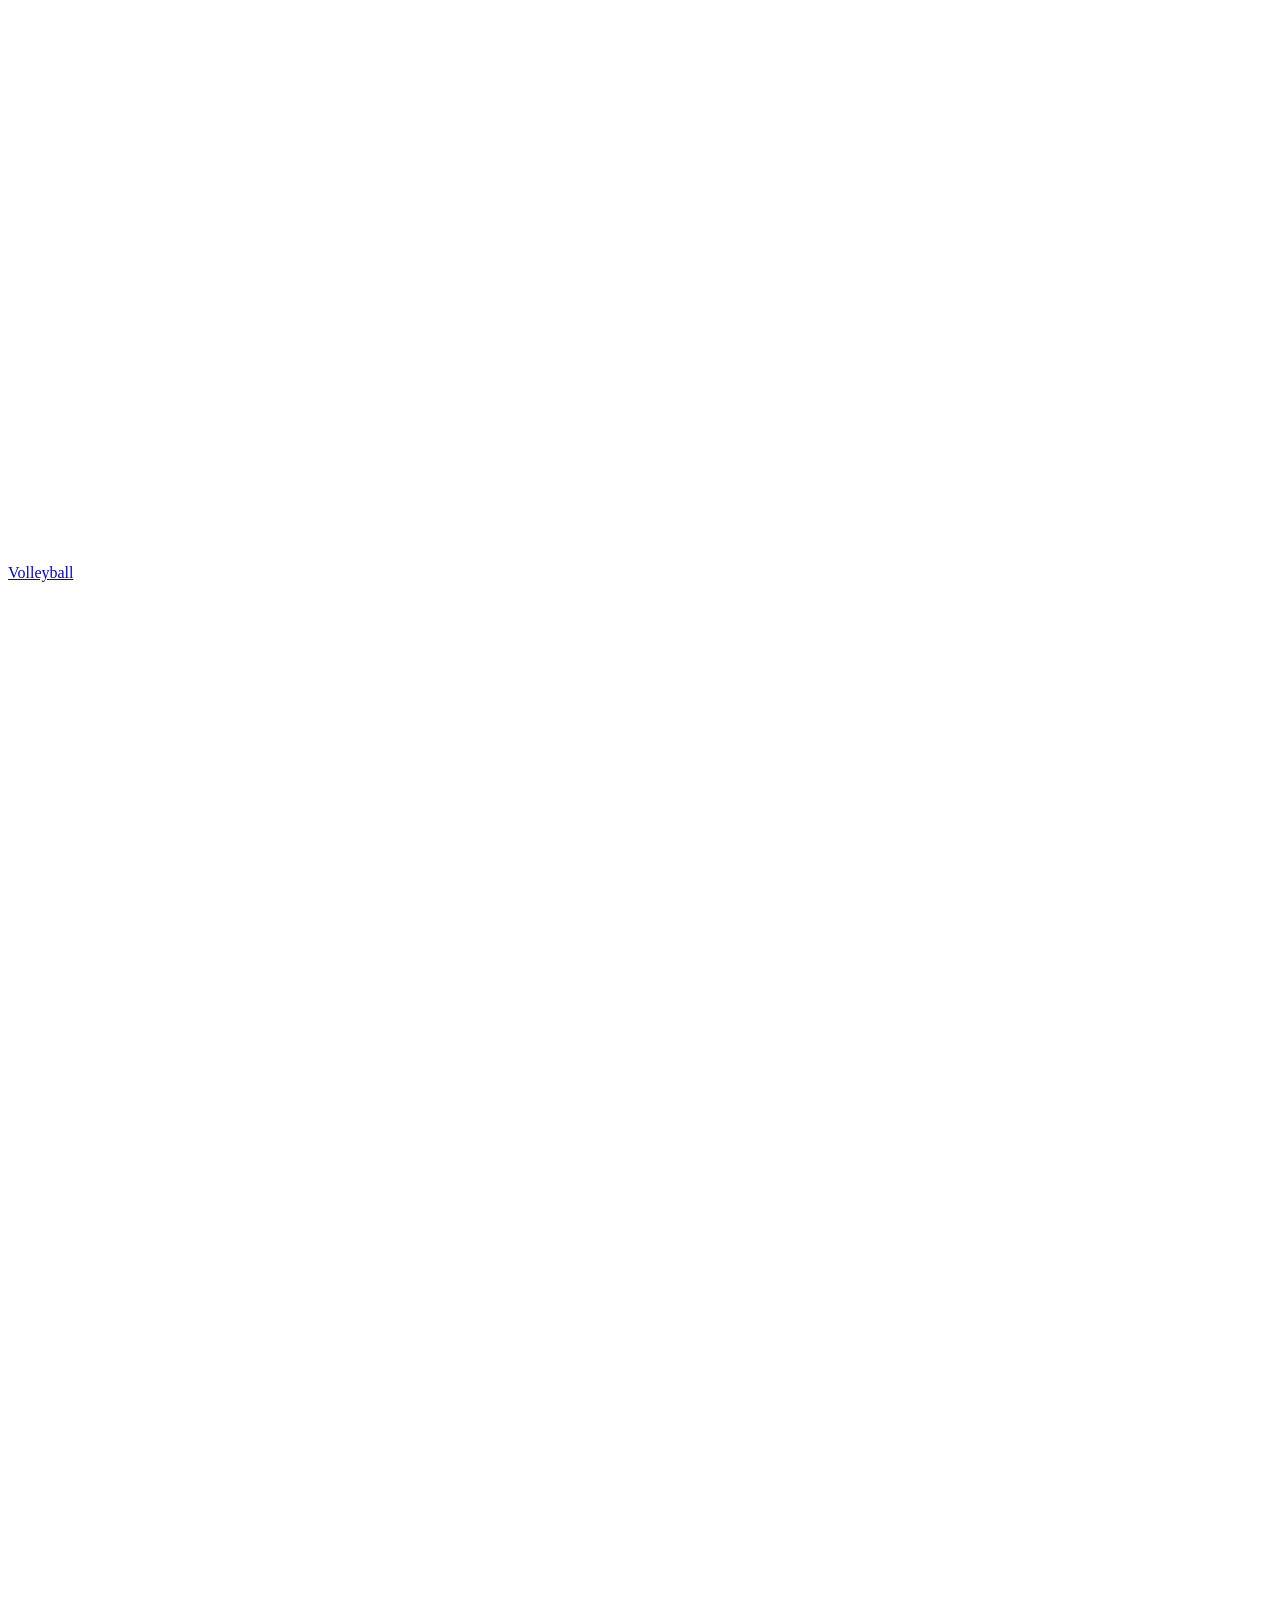
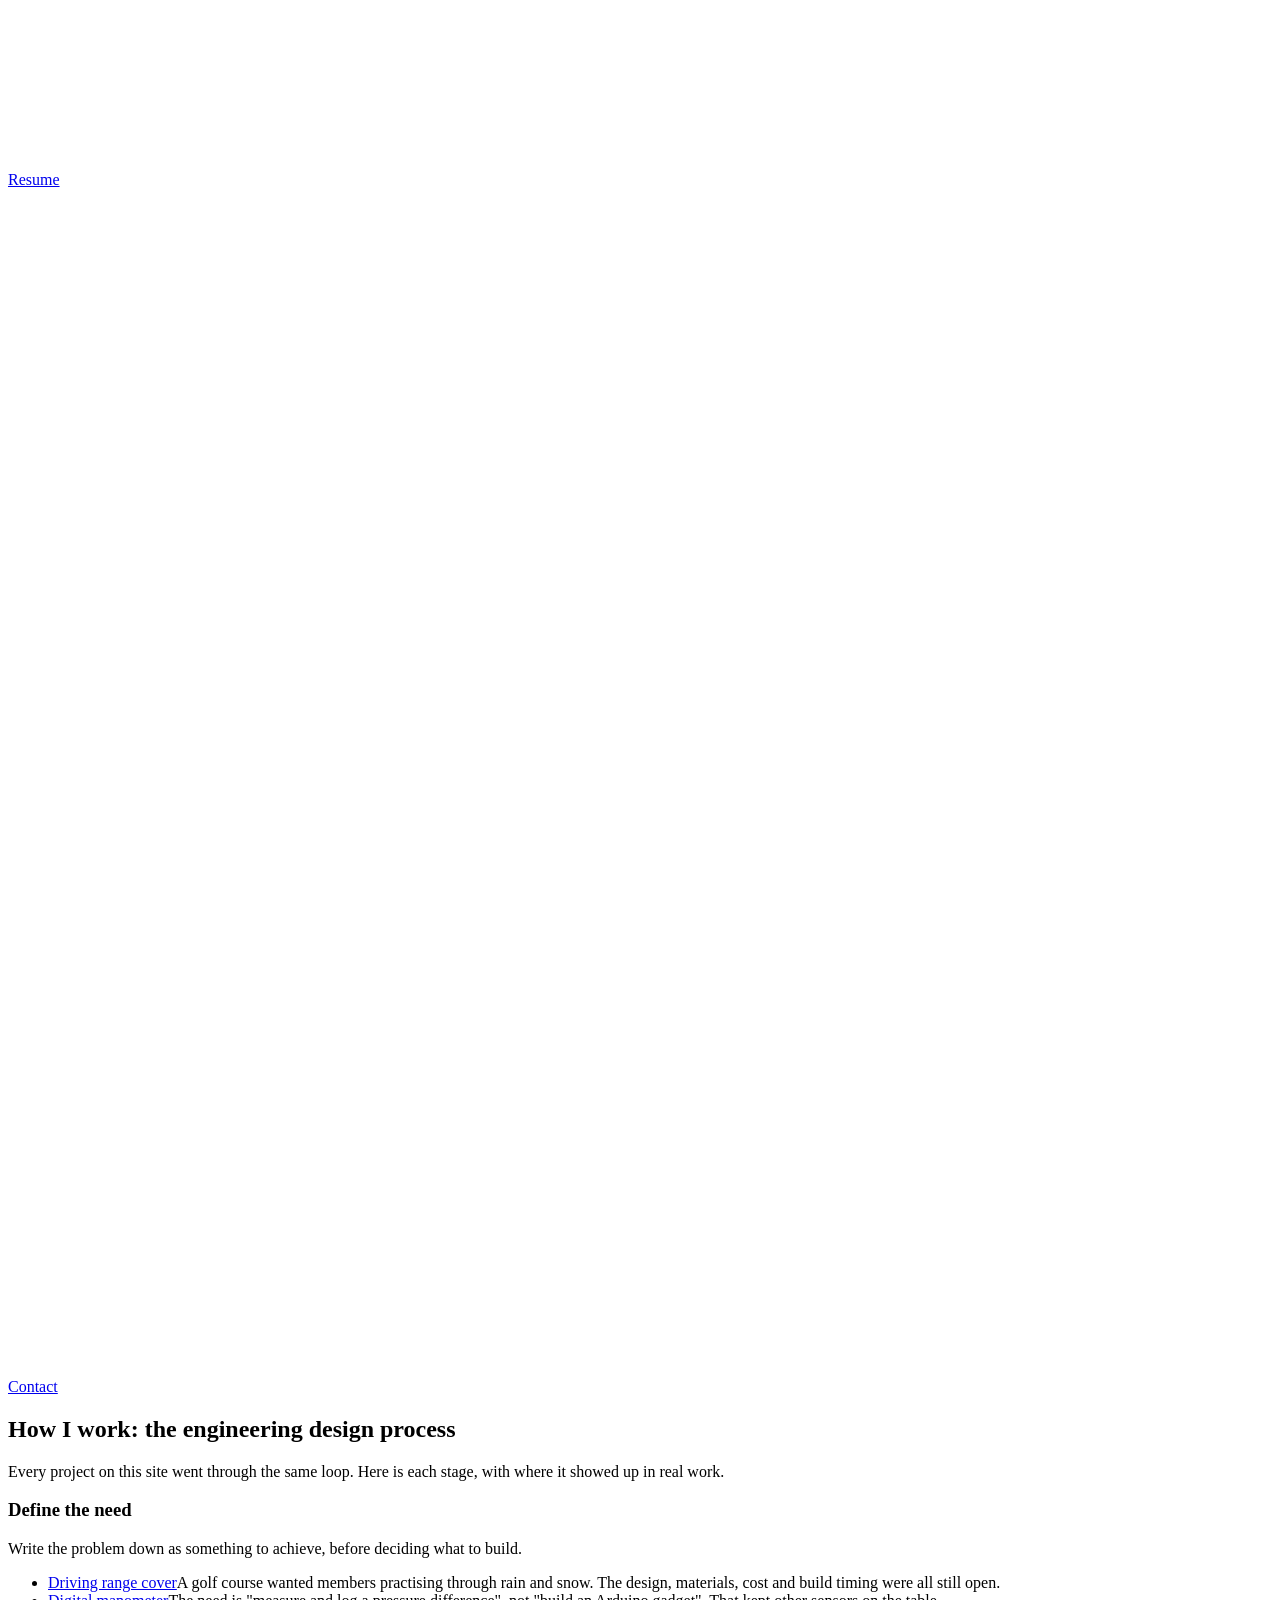
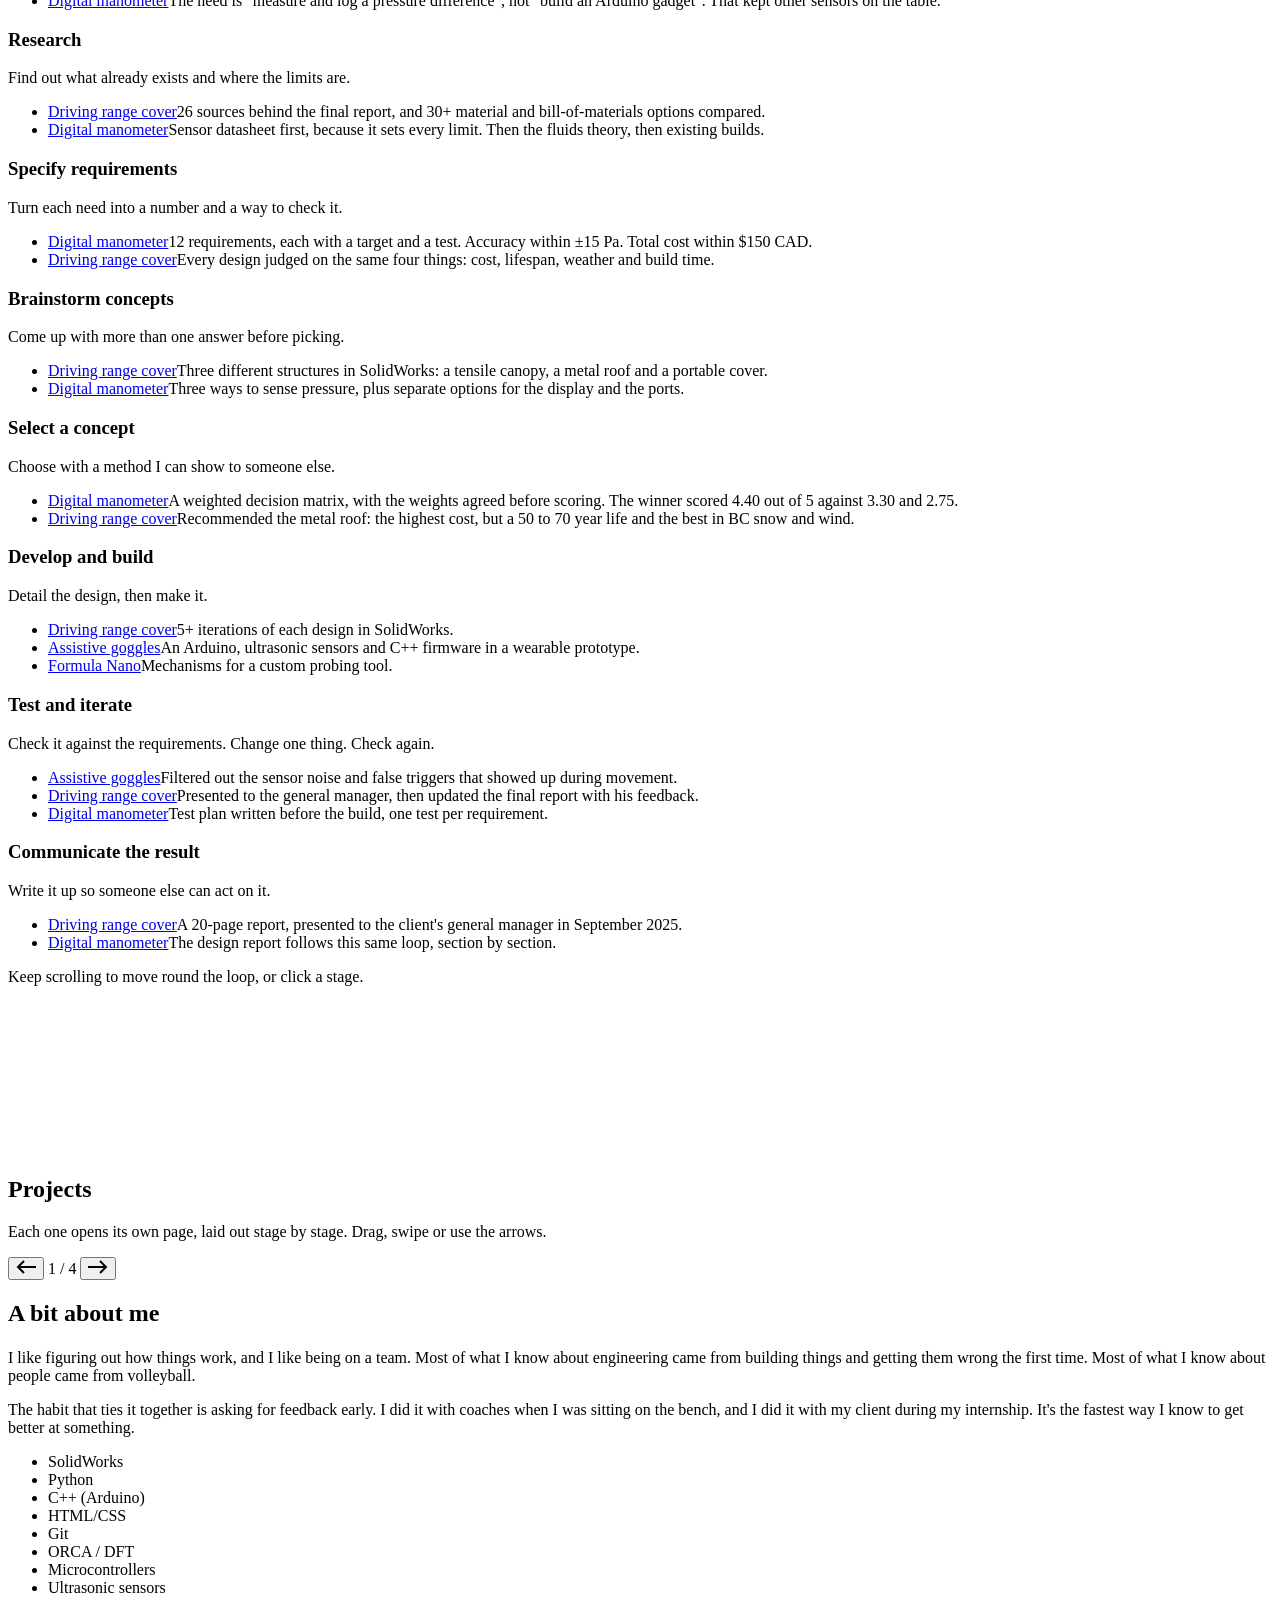
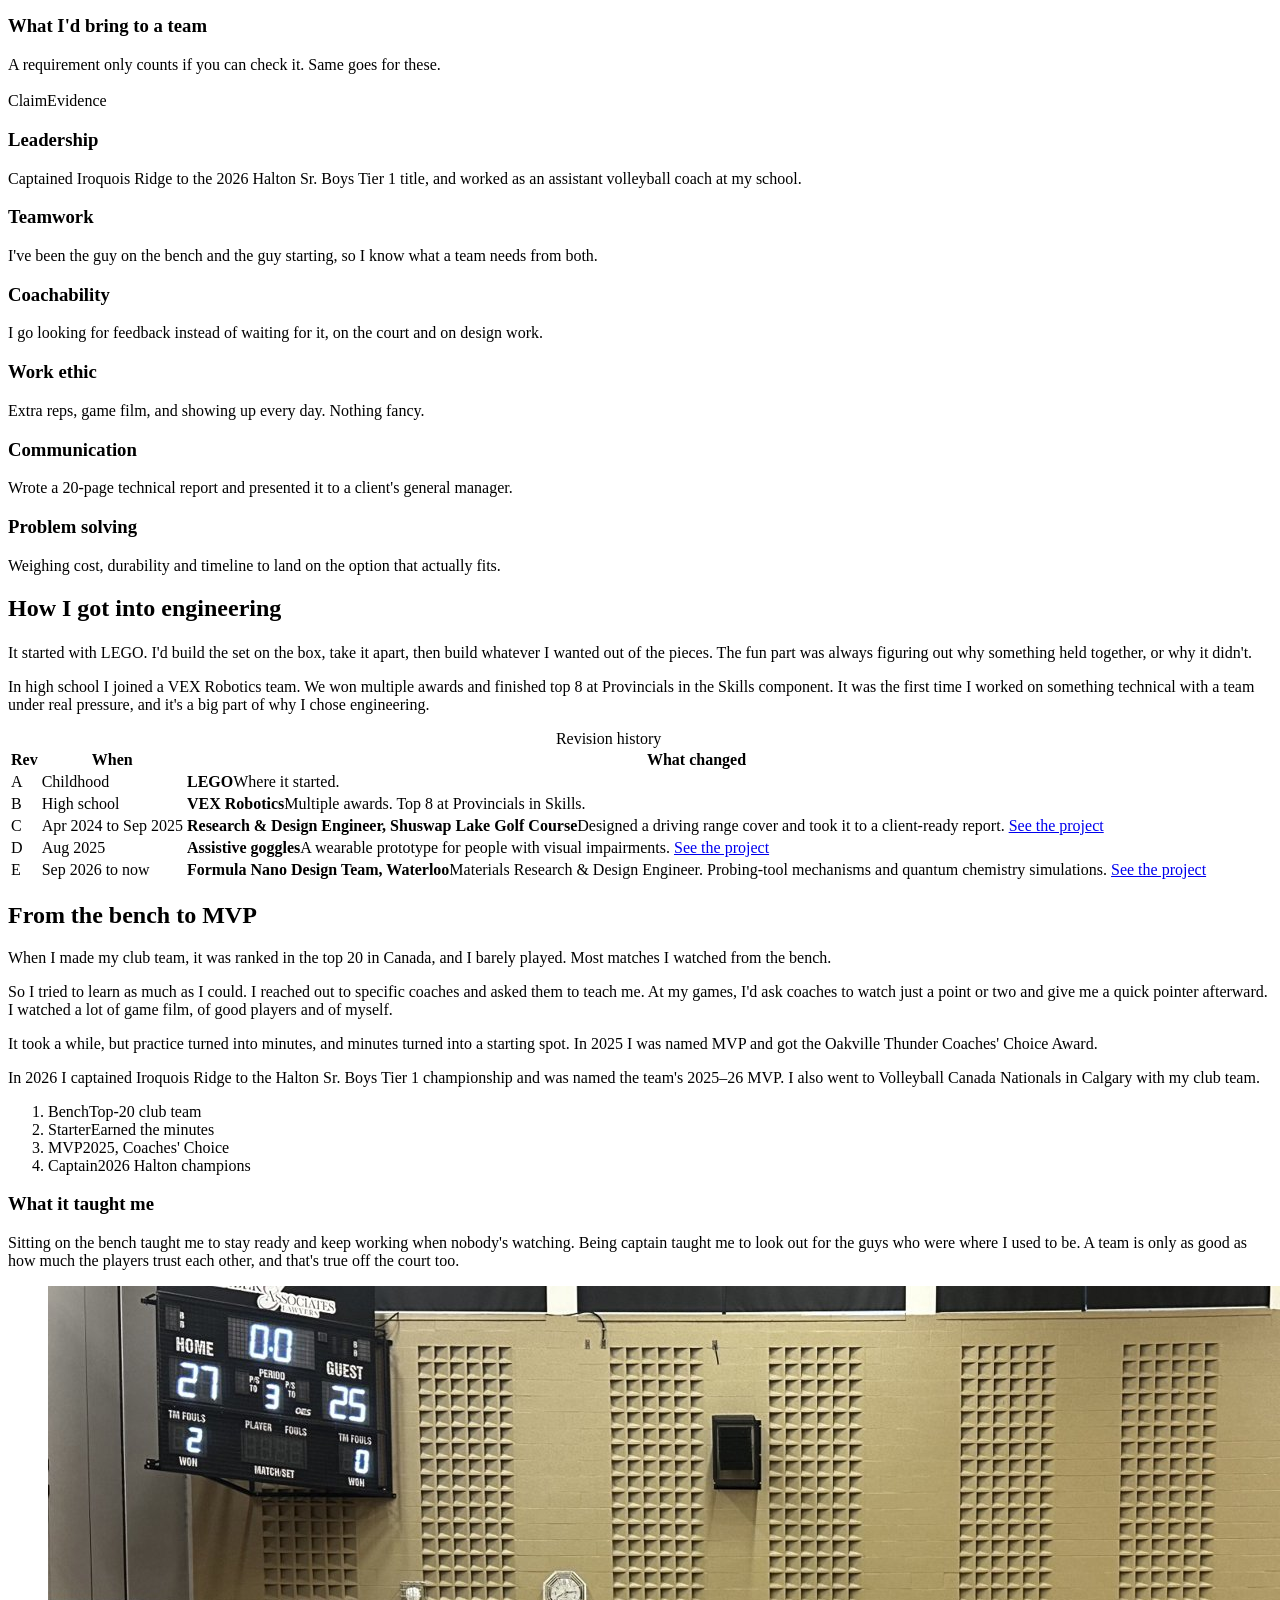
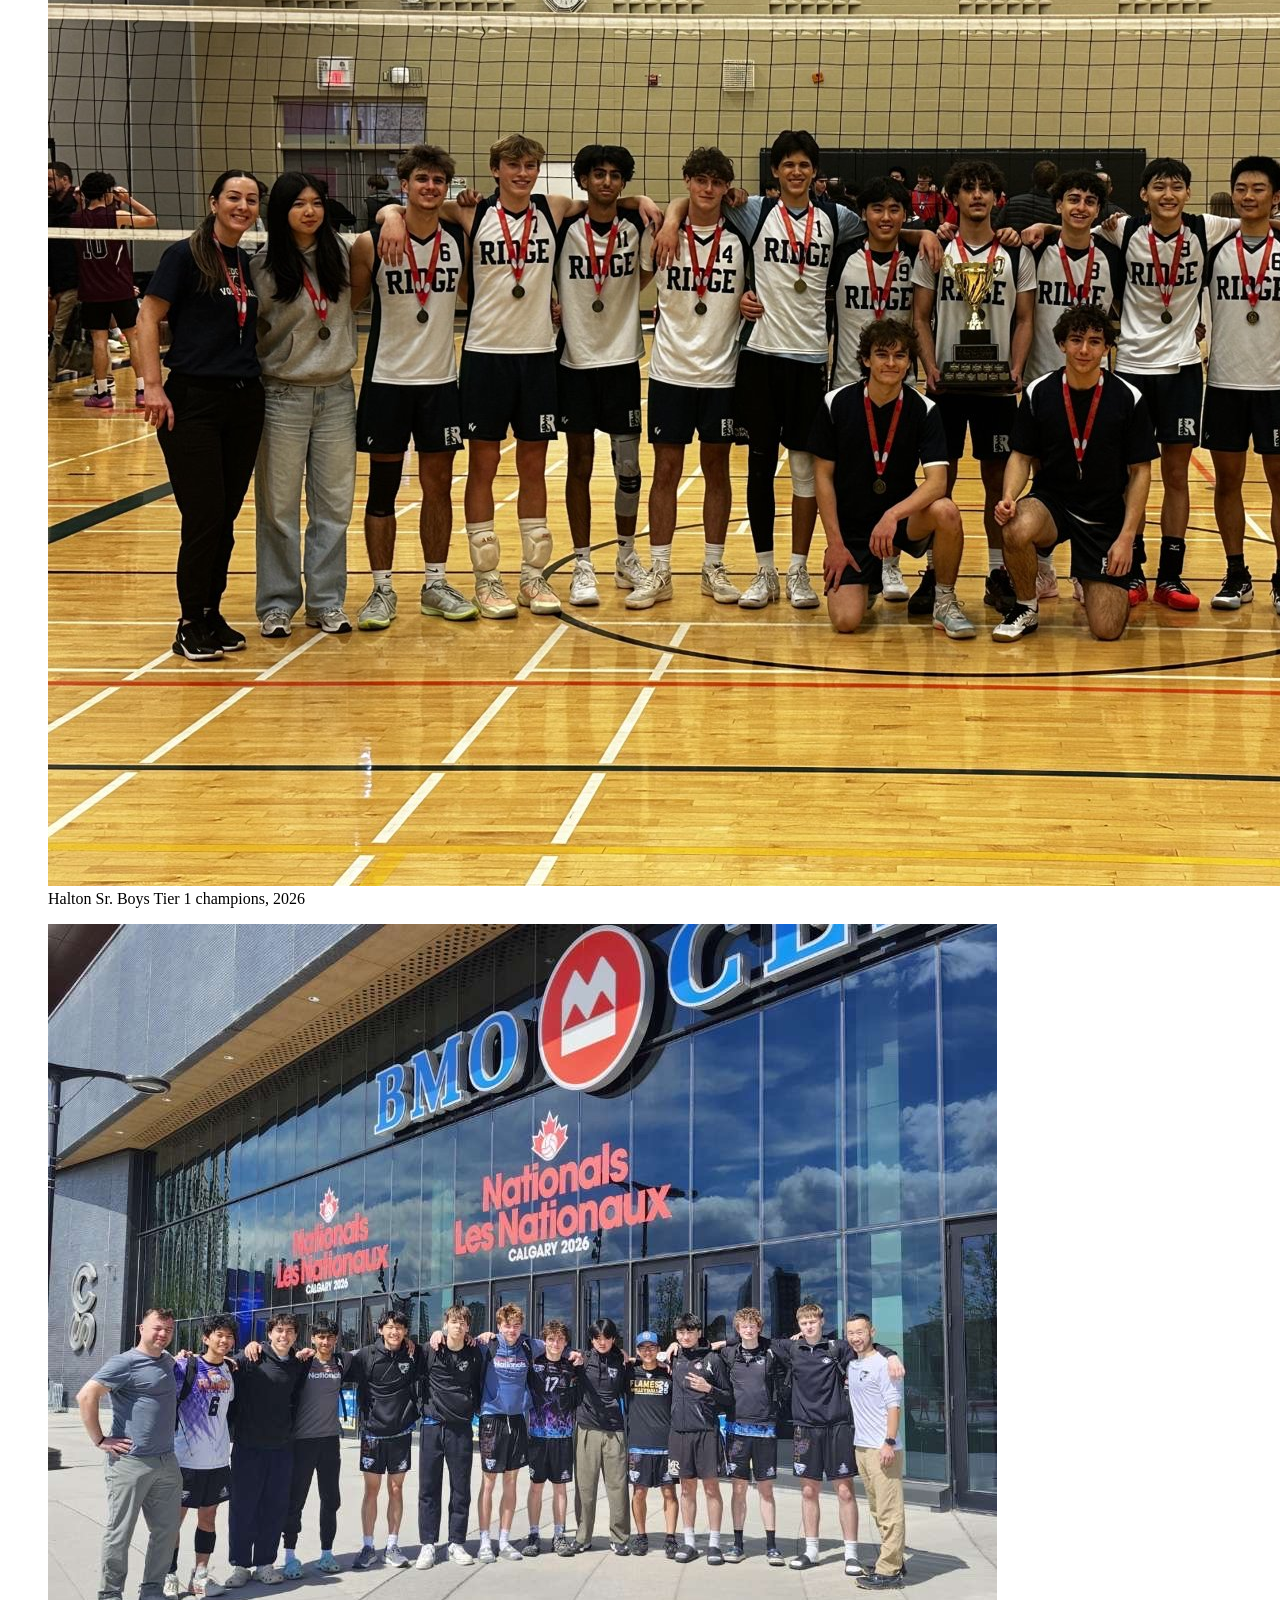
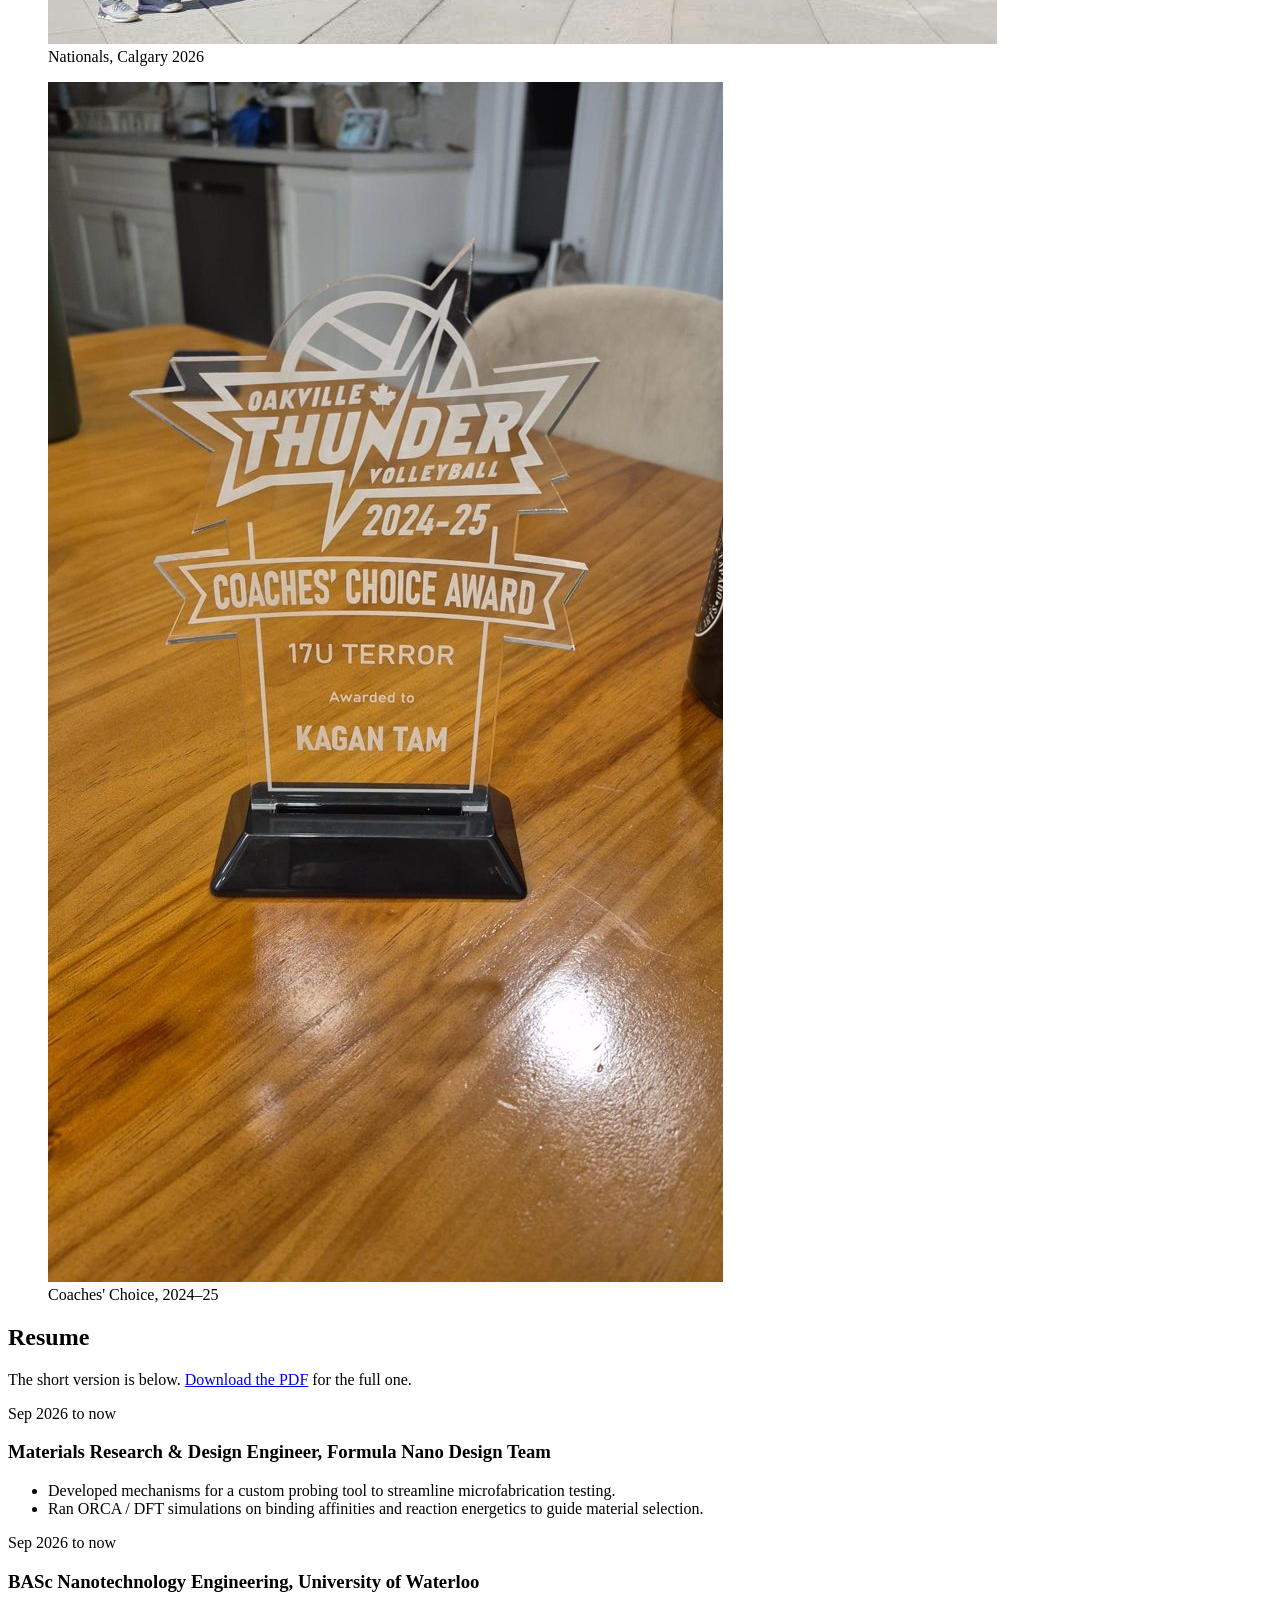
==== commit 26806fd8: "Add files via upload" ====
--- a/index.html
+++ b/index.html
@@ -4,604 +4,324 @@
 <meta charset="utf-8">
 <meta name="viewport" content="width=device-width, initial-scale=1">
 <title>Kagan Tam</title>
-<meta name="description" content="Kagan Tam: Nanotechnology Engineering student at the University of Waterloo and volleyball player.">
+<meta name="description" content="Kagan Tam: Nanotechnology Engineering student at the University of Waterloo. Projects, design process, and volleyball.">
+<meta property="og:title" content="Kagan Tam">
+<meta property="og:description" content="Nanotechnology Engineering student at the University of Waterloo. Projects, design process, and volleyball.">
+<link rel="icon" href="data:image/svg+xml,%3Csvg xmlns='http://www.w3.org/2000/svg' viewBox='0 0 32 32'%3E%3Ccircle cx='16' cy='16' r='14' fill='%23ffc933' stroke='%230d2057' stroke-width='2'/%3E%3Cpath d='M2 16q14-7 28 0M16 2q-8 14 0 28' stroke='%231b40ad' stroke-width='3' fill='none'/%3E%3C/svg%3E">
 <link rel="preconnect" href="https://fonts.googleapis.com">
 <link rel="preconnect" href="https://fonts.gstatic.com" crossorigin>
-<link href="https://fonts.googleapis.com/css2?family=Newsreader:ital,opsz,wght@0,6..72,400;0,6..72,500;1,6..72,400&family=IBM+Plex+Sans:wght@400;500;600&family=IBM+Plex+Mono:wght@400;500&display=swap" rel="stylesheet">
-<script src="photos.js"></script>
-<style>
-/* ===== COLOURS + FONTS (change these to re-theme the site) ===== */
-:root{
-  --paper:#f4f1ec;   /* main background */
-  --paper2:#fbfaf7;  /* alternate background */
-  --dark:#151413;    /* dark sections */
-  --ink:#151413; --muted:#5f5a54; --rule:#d9d2c7;
-  --green:#1e4c41;   /* links + highlights */
-  --sand:#d1bfb1;
-  --serif:Newsreader, Georgia, serif;
-  --sans:"IBM Plex Sans", Helvetica, Arial, sans-serif;
-  --mono:"IBM Plex Mono", ui-monospace, monospace;
-  --max:1120px;
-}
-*{box-sizing:border-box;margin:0;padding:0}
-html{scroll-behavior:smooth}
-body{background:var(--paper);color:var(--ink);font:17px/1.7 var(--sans);overflow-x:hidden;-webkit-font-smoothing:antialiased}
-img{max-width:100%;display:block}
-a{color:var(--green);text-underline-offset:3px;text-decoration-thickness:1px}
-a:hover{text-decoration-thickness:2px}
-h1,h2,h3{font-family:var(--serif);font-weight:400;line-height:1.1;letter-spacing:-.01em}
-h2{font-size:clamp(2.1rem,4.6vw,3.3rem);margin-bottom:22px}
-h3{font-size:1.45rem;margin:36px 0 10px}
-p{margin-bottom:16px;max-width:66ch}
-.mono{font-family:var(--mono);font-size:.8rem;letter-spacing:.02em}
-.muted{color:var(--muted)}
-.wrap{max-width:var(--max);margin:0 auto;padding:0 24px}
-
-/* ===== NAV ===== */
-nav{position:fixed;top:0;left:0;right:0;z-index:100;transition:background .3s,border-color .3s;border-bottom:1px solid transparent}
-nav.scrolled{background:rgba(244,241,236,.94);border-bottom-color:var(--rule)}
-nav .wrap{display:flex;align-items:center;justify-content:space-between;height:58px}
-nav .name{font-family:var(--serif);font-size:1.25rem;color:var(--ink);text-decoration:none}
-nav ul{display:flex;gap:20px;list-style:none}
-nav ul a{font-family:var(--mono);font-size:.78rem;color:var(--ink);text-decoration:none}
-nav ul a:hover{text-decoration:underline}
-@media(max-width:760px){nav ul{display:none}}
-
-/* ===== LAYERED SCROLL: each section slides up over the last ===== */
-.anchor{display:block;height:0}
-.panel{position:sticky;top:0;min-height:100vh;padding:110px 0 100px;border-radius:18px 18px 0 0;box-shadow:0 -10px 30px rgba(0,0,0,.08);overflow:hidden}
-.panel > .inner{transform-origin:50% 0;will-change:transform;transform:scale(calc(1 - var(--cover,0) * .04))}
-.panel::after{content:"";position:absolute;inset:0;background:#000;opacity:calc(var(--cover,0) * .18);pointer-events:none}
-.bg-paper{background:var(--paper)} .bg-white{background:var(--paper2)}
-.bg-dark{background:var(--dark);color:#eeeae4}
-.bg-dark h2,.bg-dark h3{color:#fff} .bg-dark .muted,.bg-dark p{color:#bdb6ad} .bg-dark a{color:var(--sand)}
-.bg-dark .side{color:#bdb6ad;border-color:#3a3632} .bg-dark .row{border-color:#3a3632}
-
-/* ===== SECTION GRID: number on the left, content on the right ===== */
-.cols{display:grid;grid-template-columns:170px 1fr;gap:40px}
-.side{font-family:var(--mono);font-size:.8rem;color:var(--muted);border-top:1px solid var(--rule);padding-top:12px;align-self:start}
-.side b{display:block;font-weight:500;color:inherit;font-size:1.6rem;font-family:var(--serif);margin-bottom:2px}
-@media(max-width:800px){.cols{grid-template-columns:1fr;gap:18px}.side{display:flex;gap:10px;align-items:baseline}.side b{font-size:1.2rem}}
-
-/* ===== HERO (photo at the very top) ===== */
-#top-panel{border-radius:0;box-shadow:none;padding:90px 0 60px}
-.hero{display:grid;grid-template-columns:1.1fr .9fr;gap:56px;align-items:center;min-height:calc(100vh - 150px)}
-.hero h1{font-size:clamp(3.6rem,10vw,7.5rem);line-height:.92;margin:14px 0 26px;letter-spacing:-.03em}
-.hero h1 i{font-style:italic;color:var(--green)}
-.hero p{font-size:1.15rem;max-width:34ch}
-.hero .links{display:flex;flex-wrap:wrap;gap:8px 22px;margin-top:26px;font-family:var(--mono);font-size:.85rem}
-.hero figure img{width:100%;height:min(calc(100vh - 190px),720px);min-height:380px;object-fit:cover;object-position:50% 25%}
-.hero figcaption{margin-top:10px}
-@media(max-width:800px){.hero{grid-template-columns:1fr;gap:28px}.hero figure{order:-1}.hero figure img{height:auto;aspect-ratio:4/5;min-height:0}}
-
-/* ===== SANDBOX ===== */
-.sandbox{background:var(--sand) radial-gradient(#c3ae9d 1.2px,transparent 1.5px) 0 0/16px 16px;border:8px solid #2a2622;border-radius:10px;
-  padding:18px 14px 6px;display:grid;grid-template-columns:repeat(3,1fr);gap:4px 10px;margin-top:10px}
-@media(max-width:760px){.sandbox{grid-template-columns:repeat(2,1fr);border-width:6px;padding:10px 6px 4px}}
-.station{display:flex;flex-direction:column;align-items:center;text-decoration:none;color:var(--ink);padding:2px 2px 14px;transition:transform .4s cubic-bezier(.22,1,.36,1)}
-.station:nth-child(even){transform:translateY(12px)}
-.station:hover,.station:focus-visible{transform:translateY(-6px);outline:none}
-.station svg{width:100%;height:auto;overflow:visible}
-.station .lbl{font-family:var(--mono);font-size:.82rem;background:#fbfaf7;border:1px solid #2a2622;padding:3px 10px}
-.station:hover .lbl{background:#2a2622;color:#fbfaf7}
-
-/* ===== LISTS / ROWS ===== */
-.row{display:grid;grid-template-columns:150px 1fr;gap:20px;padding:16px 0;border-top:1px solid var(--rule)}
-.row:last-child{border-bottom:1px solid var(--rule)}
-.row .k{font-family:var(--mono);font-size:.8rem;color:var(--muted);padding-top:4px}
-.row p{margin:0}
-.row h4{font-family:var(--sans);font-weight:600;font-size:1rem}
-.row ul{padding-left:18px;margin-top:4px;color:var(--muted)}
-@media(max-width:600px){.row{grid-template-columns:1fr;gap:4px}}
-
-/* ===== INTERNSHIP ===== */
-.figs{display:grid;grid-template-columns:repeat(3,1fr);gap:14px;margin:30px 0 8px}
-.figs figure{background:#fff;border:1px solid var(--rule)}
-.figs img{height:170px;width:100%;object-fit:contain;padding:8px}
-.figs figcaption{font-family:var(--mono);font-size:.75rem;padding:8px 10px;border-top:1px solid var(--rule);color:var(--muted)}
-@media(max-width:700px){.figs{grid-template-columns:1fr}}
-table{width:100%;border-collapse:collapse;margin:16px 0 28px;font-size:.95rem}
-th,td{text-align:left;padding:10px 12px 10px 0;border-bottom:1px solid var(--rule);vertical-align:top}
-th{font-family:var(--mono);font-weight:500;font-size:.75rem;color:var(--muted);text-transform:uppercase;letter-spacing:.04em}
-tr.pick td{color:var(--green);font-weight:500}
-.tablewrap{overflow-x:auto}
-blockquote{font-family:var(--serif);font-style:italic;font-size:clamp(1.3rem,2.4vw,1.7rem);line-height:1.35;border-left:2px solid var(--green);padding-left:24px;margin:34px 0;max-width:40ch}
-blockquote cite{display:block;font-family:var(--mono);font-style:normal;font-size:.78rem;color:var(--muted);margin-top:14px}
-
-/* ===== VOLLEYBALL PHOTOS ===== */
-.photos{display:grid;grid-template-columns:1.6fr 1fr;grid-template-rows:auto auto;gap:14px;margin:32px 0}
-.photos figure:first-child{grid-row:span 2}
-.photos img{width:100%;height:100%;object-fit:cover}
-.photos figure{display:flex;flex-direction:column}
-.photos figure img{flex:1;min-height:0}
-.photos figcaption{font-family:var(--mono);font-size:.75rem;margin-top:6px;color:#9d968c}
-@media(max-width:700px){.photos{grid-template-columns:1fr}.photos figure:first-child{grid-row:auto}}
-
-/* ===== CONTACT ===== */
-.big-links a{display:block;font-family:var(--serif);font-size:clamp(1.6rem,4vw,2.6rem);line-height:1.3;width:fit-content;word-break:break-all}
-footer{margin-top:90px;font-family:var(--mono);font-size:.75rem;color:#8a8379}
-
-/* ===== CORNER MINI ME ===== */
-#mini-me{position:fixed;right:14px;bottom:0;width:140px;height:280px;z-index:90;cursor:pointer}
-#mini-me svg{width:100%;height:100%;overflow:visible}
-@media(max-width:600px){#mini-me{width:90px;height:180px;right:4px}}
-
-/* ===== gentle fade-in ===== */
-.reveal{opacity:0;transform:translateY(18px);transition:opacity .9s ease,transform .9s cubic-bezier(.22,1,.36,1);transition-delay:calc(var(--i,0) * 70ms)}
-.reveal.in{opacity:1;transform:none}
-@media (prefers-reduced-motion:reduce){.reveal{opacity:1;transform:none;transition:none}.panel>.inner{transform:none}}
-</style>
+<link href="https://fonts.googleapis.com/css2?family=Archivo:wdth,wght@62..125,100..900&family=Architects+Daughter&display=swap" rel="stylesheet">
+<link rel="stylesheet" href="css/site.css">
+<script>document.documentElement.classList.add('js')</script>
 </head>
 <body>
 
-<nav id="nav">
-  <div class="wrap">
-    <a class="name" href="#top">Kagan Tam</a>
-    <ul>
-      <li><a href="#about">about</a></li>
-      <li><a href="#engineering">engineering</a></li>
-      <li><a href="#internship">internship</a></li>
-      <li><a href="#volleyball">volleyball</a></li>
-      <li><a href="#resume">resume</a></li>
-      <li><a href="#contact">contact</a></li>
+<nav class="nav" aria-label="Main">
+  <div class="wrap">
+    <a class="nav-name" href="#top">Kagan Tam</a>
+    <button class="nav-toggle" aria-expanded="false">Menu</button>
+    <ul class="nav-links">
+      <li><a href="#process">Process</a></li>
+      <li><a href="#projects">Projects</a></li>
+      <li><a href="#about">About</a></li>
+      <li><a href="#volleyball">Volleyball</a></li>
+      <li><a href="#resume">Resume</a></li>
+      <li><a href="#contact">Contact</a></li>
     </ul>
   </div>
 </nav>
 
 <main>
-<!-- ================= TOP: grad photo ================= -->
-<span class="anchor" id="top"></span>
-<section class="panel bg-paper" id="top-panel">
-  <div class="inner"><div class="wrap">
-    <div class="hero">
-      <div>
-        <span class="mono muted">Oakville, ON → Waterloo, ON</span>
-        <h1>Kagan<br><i>Tam</i></h1>
-        <p>I'm in first-year Nanotechnology Engineering at the University of Waterloo. I grew up building LEGO, then robots, and spent most of high school in a gym playing volleyball. This site covers both.</p>
-        <div class="links">
-          <a data-file="resume" href="resume.pdf" download="Kagan-Tam-Resume.pdf">resume (pdf)</a>
-          <a href="mailto:kagantam@gmail.com">kagantam@gmail.com</a>
-          <a href="https://www.linkedin.com/in/kagan-tam-325821357/" target="_blank" rel="noopener">linkedin</a>
+
+<!-- ================= HERO: the drawing sheet ================= -->
+<header class="hero sheet" id="top">
+  <div class="wrap hero-grid">
+    <div>
+      <p class="hero-where lbl">Oakville, ON to Waterloo, ON</p>
+      <h1 class="dim-name">
+        <span class="dim dim-w" aria-hidden="true"><i></i><b data-dim="w">0</b></span>
+        <span class="dim dim-h" aria-hidden="true"><i></i><b data-dim="h">0</b></span>
+        <span class="ln">Kagan</span>
+        <span class="ln">Tam</span>
+      </h1>
+      <p class="hero-lede">I'm in first-year Nanotechnology Engineering at the University of Waterloo. I grew up building LEGO, then robots, and spent most of high school in a gym playing volleyball. This site covers both.</p>
+      <div class="hero-links">
+        <a class="btn solid" href="#projects">See my projects</a>
+        <a class="btn" href="resume.pdf" download="Kagan-Tam-Resume.pdf">Resume (PDF)</a>
+        <a class="btn" href="https://www.linkedin.com/in/kagan-tam-325821357/" target="_blank" rel="noopener">LinkedIn</a>
+      </div>
+    </div>
+    <figure class="detail">
+      <div class="detail-frame">
+        <span class="detail-tab lbl">Detail A</span>
+        <img src="grad-photo.jpg" alt="Kagan Tam at graduation holding his 2025–2026 Sr. Boys Volleyball MVP plaque" width="1000" height="1500">
+      </div>
+      <figcaption class="hand">Grad, 2026. Sr. Boys Volleyball MVP plaque and two HSSAA championship medals.</figcaption>
+    </figure>
+  </div>
+  <div class="wrap">
+    <dl class="titleblock">
+      <div style="--i:0"><dt>Drawn by</dt><dd>Kagan Tam</dd></div>
+      <div style="--i:1"><dt>Program</dt><dd>Nanotechnology Engineering, University of Waterloo</dd></div>
+      <div style="--i:2"><dt>Looking for</dt><dd>Co-op and design roles</dd></div>
+      <div style="--i:3"><dt>Units</dt><dd>Pixels, scale 1:1</dd></div>
+      <div style="--i:4" class="xy"><dt>Cursor</dt><dd class="num" data-xy>X 0000  Y 0000</dd></div>
+    </dl>
+  </div>
+</header>
+
+<!-- ================= PICK A KAGAN ================= -->
+<section class="sec" id="sandbox">
+  <div class="wrap">
+    <div class="sec-head">
+      <h2 data-reveal>Pick a Kagan</h2>
+      <p data-reveal>Each of these little guys is doing something I actually do. Click one and it'll take you to that part of the site.</p>
+    </div>
+    <div class="sandbox" data-reveal>
+      <a class="station" href="#about"><svg data-scene="about" viewBox="0 0 240 225"></svg><span class="tag">About me</span></a>
+      <a class="station" href="#process"><svg data-scene="engineering" viewBox="0 0 240 225"></svg><span class="tag">Engineering</span></a>
+      <a class="station" href="projects/driving-range-cover.html"><svg data-scene="internship" viewBox="0 0 240 225"></svg><span class="tag">Internship</span></a>
+      <a class="station" href="#volleyball"><svg data-scene="volleyball" viewBox="0 0 240 225"></svg><span class="tag">Volleyball</span></a>
+      <a class="station" href="#resume"><svg data-scene="resume" viewBox="0 0 240 225"></svg><span class="tag">Resume</span></a>
+      <a class="station" href="#contact"><svg data-scene="contact" viewBox="0 0 240 225"></svg><span class="tag">Contact</span></a>
+    </div>
+  </div>
+</section>
+
+<!-- ================= HOW I WORK: the engineering design process =================
+     Each <article class="stage-card"> is one stage of the loop. Edit the text
+     freely. data-short is the label shown on the loop diagram. -->
+<section class="process gridpaper" id="process">
+  <div class="process-track">
+    <div class="process-pin">
+      <div class="wrap process-grid">
+        <div>
+          <h2>How I work: the engineering design process</h2>
+          <p class="process-intro">Every project on this site went through the same loop. Here is each stage, with where it showed up in real work.</p>
+          <div class="stages">
+
+            <article class="stage-card" data-short="Define">
+              <h3>Define the need</h3>
+              <p>Write the problem down as something to achieve, before deciding what to build.</p>
+              <ul class="proof">
+                <li><a href="projects/driving-range-cover.html">Driving range cover</a><span>A golf course wanted members practising through rain and snow. The design, materials, cost and build timing were all still open.</span></li>
+                <li><a href="projects/digital-manometer.html">Digital manometer</a><span>The need is "measure and log a pressure difference", not "build an Arduino gadget". That kept other sensors on the table.</span></li>
+              </ul>
+            </article>
+
+            <article class="stage-card" data-short="Research">
+              <h3>Research</h3>
+              <p>Find out what already exists and where the limits are.</p>
+              <ul class="proof">
+                <li><a href="projects/driving-range-cover.html">Driving range cover</a><span>26 sources behind the final report, and 30+ material and bill-of-materials options compared.</span></li>
+                <li><a href="projects/digital-manometer.html">Digital manometer</a><span>Sensor datasheet first, because it sets every limit. Then the fluids theory, then existing builds.</span></li>
+              </ul>
+            </article>
+
+            <article class="stage-card" data-short="Specify">
+              <h3>Specify requirements</h3>
+              <p>Turn each need into a number and a way to check it.</p>
+              <ul class="proof">
+                <li><a href="projects/digital-manometer.html">Digital manometer</a><span>12 requirements, each with a target and a test. Accuracy within ±15 Pa. Total cost within $150 CAD.</span></li>
+                <li><a href="projects/driving-range-cover.html">Driving range cover</a><span>Every design judged on the same four things: cost, lifespan, weather and build time.</span></li>
+              </ul>
+            </article>
+
+            <article class="stage-card" data-short="Brainstorm">
+              <h3>Brainstorm concepts</h3>
+              <p>Come up with more than one answer before picking.</p>
+              <ul class="proof">
+                <li><a href="projects/driving-range-cover.html">Driving range cover</a><span>Three different structures in SolidWorks: a tensile canopy, a metal roof and a portable cover.</span></li>
+                <li><a href="projects/digital-manometer.html">Digital manometer</a><span>Three ways to sense pressure, plus separate options for the display and the ports.</span></li>
+              </ul>
+            </article>
+
+            <article class="stage-card" data-short="Select">
+              <h3>Select a concept</h3>
+              <p>Choose with a method I can show to someone else.</p>
+              <ul class="proof">
+                <li><a href="projects/digital-manometer.html">Digital manometer</a><span>A weighted decision matrix, with the weights agreed before scoring. The winner scored 4.40 out of 5 against 3.30 and 2.75.</span></li>
+                <li><a href="projects/driving-range-cover.html">Driving range cover</a><span>Recommended the metal roof: the highest cost, but a 50 to 70 year life and the best in BC snow and wind.</span></li>
+              </ul>
+            </article>
+
+            <article class="stage-card" data-short="Build">
+              <h3>Develop and build</h3>
+              <p>Detail the design, then make it.</p>
+              <ul class="proof">
+                <li><a href="projects/driving-range-cover.html">Driving range cover</a><span>5+ iterations of each design in SolidWorks.</span></li>
+                <li><a href="projects/assistive-goggles.html">Assistive goggles</a><span>An Arduino, ultrasonic sensors and C++ firmware in a wearable prototype.</span></li>
+                <li><a href="projects/formula-nano.html">Formula Nano</a><span>Mechanisms for a custom probing tool.</span></li>
+              </ul>
+            </article>
+
+            <article class="stage-card" data-short="Test">
+              <h3>Test and iterate</h3>
+              <p>Check it against the requirements. Change one thing. Check again.</p>
+              <ul class="proof">
+                <li><a href="projects/assistive-goggles.html">Assistive goggles</a><span>Filtered out the sensor noise and false triggers that showed up during movement.</span></li>
+                <li><a href="projects/driving-range-cover.html">Driving range cover</a><span>Presented to the general manager, then updated the final report with his feedback.</span></li>
+                <li><a href="projects/digital-manometer.html">Digital manometer</a><span>Test plan written before the build, one test per requirement.</span></li>
+              </ul>
+            </article>
+
+            <article class="stage-card" data-short="Communicate">
+              <h3>Communicate the result</h3>
+              <p>Write it up so someone else can act on it.</p>
+              <ul class="proof">
+                <li><a href="projects/driving-range-cover.html">Driving range cover</a><span>A 20-page report, presented to the client's general manager in September 2025.</span></li>
+                <li><a href="projects/digital-manometer.html">Digital manometer</a><span>The design report follows this same loop, section by section.</span></li>
+              </ul>
+            </article>
+
+          </div>
+          <p class="process-hint lbl">Keep scrolling to move round the loop, or click a stage.</p>
         </div>
-      </div>
-      <figure>
-        <img data-photo="grad-photo" alt="Kagan Tam at graduation holding his 2025–2026 Sr. Boys Volleyball MVP plaque">
-        <figcaption class="mono muted">Grad, 2026. Sr. Boys Volleyball MVP plaque and two HSSAA championship medals.</figcaption>
-      </figure>
-    </div>
-  </div></div>
-</section>
-
-<!-- ================= SANDBOX ================= -->
-<span class="anchor" id="sandbox"></span>
-<section class="panel bg-white">
-  <div class="inner"><div class="wrap">
-    <div class="cols">
-      <div class="side"><b>00</b>sandbox</div>
-      <div>
-        <h2 class="reveal">Pick a Kagan</h2>
-        <p class="reveal muted">Each of these little guys is doing something I actually do. Click one and it'll take you to that part of the page.</p>
-      </div>
-    </div>
-    <div class="sandbox reveal">
-      <a class="station" href="#about"><svg data-scene="about" viewBox="0 0 240 225"></svg><span class="lbl">about me →</span></a>
-      <a class="station" href="#engineering"><svg data-scene="engineering" viewBox="0 0 240 225"></svg><span class="lbl">engineering →</span></a>
-      <a class="station" href="#internship"><svg data-scene="internship" viewBox="0 0 240 225"></svg><span class="lbl">internship →</span></a>
-      <a class="station" href="#volleyball"><svg data-scene="volleyball" viewBox="0 0 240 225"></svg><span class="lbl">volleyball →</span></a>
-      <a class="station" href="#resume"><svg data-scene="resume" viewBox="0 0 240 225"></svg><span class="lbl">resume →</span></a>
-      <a class="station" href="#contact"><svg data-scene="contact" viewBox="0 0 240 225"></svg><span class="lbl">contact →</span></a>
-    </div>
-  </div></div>
-</section>
-
-<!-- ================= 01 ABOUT ================= -->
-<span class="anchor" id="about"></span>
-<section class="panel bg-paper">
-  <div class="inner"><div class="wrap cols">
-    <div class="side"><b>01</b>about</div>
-    <div>
-      <h2 class="reveal">A bit about me</h2>
-      <p class="reveal">I like figuring out how things work, and I like being on a team. Most of what I know about engineering came from building things and getting them wrong the first time. Most of what I know about people came from volleyball.</p>
-      <p class="reveal">The habit that ties it together is asking for feedback early. I did it with coaches when I was sitting on the bench, and I did it with my client during my internship. It's the fastest way I know to get better at something.</p>
-
-      <h3 class="reveal">What I'd bring to a team</h3>
-      <div class="grid">
-        <div class="row reveal"><span class="k">leadership</span><p>Captained Iroquois Ridge to the 2026 Halton Sr. Boys Tier 1 title, and worked as an assistant volleyball coach at my school.</p></div>
-        <div class="row reveal"><span class="k">teamwork</span><p>I've been the guy on the bench and the guy starting, so I know what a team needs from both.</p></div>
-        <div class="row reveal"><span class="k">coachability</span><p>I go looking for feedback instead of waiting for it, on the court and on design work.</p></div>
-        <div class="row reveal"><span class="k">work ethic</span><p>Extra reps, game film, and showing up every day. Nothing fancy.</p></div>
-        <div class="row reveal"><span class="k">communication</span><p>Wrote a 20-page technical report and presented it to a client's general manager.</p></div>
-        <div class="row reveal"><span class="k">problem solving</span><p>Weighing cost, durability and timeline to land on the option that actually fits.</p></div>
-      </div>
-      <p class="reveal mono muted" style="margin-top:22px;max-width:none">Tools: SolidWorks, Python, C++ (Arduino), HTML/CSS, Git, ORCA/DFT, microcontrollers, ultrasonic sensors</p>
-    </div>
-  </div></div>
-</section>
-
-<!-- ================= 02 ENGINEERING ================= -->
-<span class="anchor" id="engineering"></span>
-<section class="panel bg-white">
-  <div class="inner"><div class="wrap cols">
-    <div class="side"><b>02</b>engineering</div>
-    <div>
-      <h2 class="reveal">How I got into engineering</h2>
-      <p class="reveal">It started with LEGO. I'd build the set on the box, take it apart, then build whatever I wanted out of the pieces. The fun part was always figuring out why something held together, or why it didn't.</p>
-      <p class="reveal">In high school I joined a VEX Robotics team. We won multiple awards and finished top 8 at Provincials in the Skills component. It was the first time I worked on something technical with a team under real pressure, and it's a big part of why I chose engineering.</p>
-      <div class="grid" style="margin-top:28px">
-        <div class="row reveal"><span class="k">childhood</span><div><h4>LEGO</h4><p class="muted">Where it started.</p></div></div>
-        <div class="row reveal"><span class="k">high school</span><div><h4>VEX Robotics</h4><p class="muted">Multiple awards. Top 8 at Provincials in Skills.</p></div></div>
-        <div class="row reveal"><span class="k">aug 2025</span><div><h4>Assistive goggles</h4><p class="muted">A wearable prototype for people with visual impairments. An Arduino reads ultrasonic sensors, and C++ firmware turns distance into audio cues through an earpiece.</p></div></div>
-        <div class="row reveal"><span class="k">sep 2026 –</span><div><h4>Formula Nano Design Team, Waterloo</h4><p class="muted">Materials Research &amp; Design Engineer. I work on mechanisms for a custom probing tool and run quantum chemistry simulations (ORCA, DFT) to check whether candidate compounds will work together.</p></div></div>
-      </div>
-    </div>
-  </div></div>
-</section>
-
-<!-- ================= 03 INTERNSHIP ================= -->
-<span class="anchor" id="internship"></span>
-<section class="panel bg-paper">
-  <div class="inner"><div class="wrap cols">
-    <div class="side"><b>03</b>internship</div>
-    <div>
-      <span class="mono muted reveal" style="display:block;margin-bottom:10px">Research &amp; Design Engineer · Shuswap Lake Golf Course, Blind Bay BC · Apr 2024 – Sep 2025</span>
-      <h2 class="reveal">Designing a driving range cover</h2>
-      <p class="reveal">The golf course wanted a cover over its 90 × 18 ft driving range so members could keep practicing through rain and snow. My job was to figure out what that cover should be: the design, the materials, how long it would take, what it would cost, and when in the year to build it without getting in golfers' way.</p>
-      <p class="reveal">I came up with three designs in SolidWorks, went through 5+ iterations on each, and compared 30+ material and bill-of-materials options. It all went into a 20-page report with 26 sources. I presented it to the general manager in September 2025, then updated the final report with his feedback.</p>
-
-      <div class="figs reveal">
-        <figure><img data-photo="cad-tensile" alt="Tensile structure model"><figcaption>1 · tensile structure</figcaption></figure>
-        <figure><img data-photo="cad-metal-roof_1" alt="Metal roof structure render"><figcaption>2 · metal roof (recommended)</figcaption></figure>
-        <figure><img data-photo="cad-portable_1" alt="Portable cover model"><figcaption>3 · portable cover</figcaption></figure>
-      </div>
-      <div class="tablewrap reveal">
-        <table>
-          <tr><th>Design</th><th>Cost (CAD)</th><th>Lifespan</th><th>Weather</th><th>Build time</th></tr>
-          <tr><td>Tensile structure</td><td>$8,786</td><td>5–10 yrs</td><td>Decent</td><td>4–7 days</td></tr>
-          <tr class="pick"><td>Metal roof</td><td>$33,854</td><td>50–70 yrs</td><td>Strong</td><td>~14 weeks</td></tr>
-          <tr><td>Portable cover</td><td>$2,828 / unit</td><td>3–5 yrs</td><td>Low</td><td>1–2 days</td></tr>
-        </table>
-      </div>
-      <p class="reveal">I recommended the metal roof. It costs the most, but it lasts 50 to 70 years and handles BC snow and wind the best. For a tighter budget, I suggested the portable covers, since they're cheap, quick to set up, and could be rented out to golfers on bad-weather days.</p>
-      <blockquote class="reveal">“Throughout the project, Kagan demonstrated outstanding technical skills, problem-solving ability, and attention to detail.”<cite>Walt McIlhone, General Manager, Shuswap Lake Golf Course</cite></blockquote>
-    </div>
-  </div></div>
-</section>
-
-<!-- ================= 04 VOLLEYBALL ================= -->
-<span class="anchor" id="volleyball"></span>
-<section class="panel bg-dark">
-  <div class="inner"><div class="wrap cols">
-    <div class="side"><b>04</b>volleyball</div>
-    <div>
-      <h2 class="reveal">From the bench to MVP</h2>
-      <p class="reveal">When I made my club team, it was ranked in the top 20 in Canada, and I barely played. Most matches I watched from the bench.</p>
-      <p class="reveal">So I tried to learn as much as I could. I reached out to specific coaches and asked them to teach me. At my games, I'd ask coaches to watch just a point or two and give me a quick pointer afterward. I watched a lot of game film, of good players and of myself.</p>
-      <p class="reveal">It took a while, but practice turned into minutes, and minutes turned into a starting spot. In 2025 I was named MVP and got the Oakville Thunder Coaches' Choice Award.</p>
-      <p class="reveal">In 2026 I captained Iroquois Ridge to the Halton Sr. Boys Tier 1 championship and was named the team's 2025–26 MVP. I also went to Volleyball Canada Nationals in Calgary with my club team.</p>
-
-      <div class="photos reveal">
-        <figure><img data-photo="halton-champions" alt="Iroquois Ridge team with the Halton championship trophy"><figcaption>Halton Sr. Boys Tier 1 champions, 2026</figcaption></figure>
-        <figure><img data-photo="nationals-2026" alt="Club team outside Nationals in Calgary"><figcaption>Nationals, Calgary 2026</figcaption></figure>
-        <figure><img data-photo="coaches-choice-award" alt="Oakville Thunder Coaches' Choice Award" style="object-position:50% 40%;max-height:320px"><figcaption>Oakville Thunder Coaches' Choice, 2024–25</figcaption></figure>
-      </div>
-
-      <h3 class="reveal">What it taught me</h3>
-      <p class="reveal">Sitting on the bench taught me to stay ready and keep working when nobody's watching. Being captain taught me to look out for the guys who were where I used to be. A team is only as good as how much the players trust each other, and that's true off the court too.</p>
-    </div>
-  </div></div>
-</section>
-
-<!-- ================= 05 RESUME ================= -->
-<span class="anchor" id="resume"></span>
-<section class="panel bg-white">
-  <div class="inner"><div class="wrap cols">
-    <div class="side"><b>05</b>resume</div>
-    <div>
-      <h2 class="reveal">Resume</h2>
-      <p class="reveal"><a data-file="resume" href="resume.pdf" download="Kagan-Tam-Resume.pdf">Download the PDF</a> or read the short version below.</p>
-      <div class="grid" style="margin-top:20px">
-        <div class="row reveal"><span class="k">sep 2026 –</span><div><h4>Materials Research &amp; Design Engineer, Formula Nano Design Team</h4><ul><li>Developed mechanisms for a custom probing tool to streamline microfabrication testing.</li><li>Ran ORCA / DFT simulations on binding affinities and reaction energetics to guide material selection.</li></ul></div></div>
-        <div class="row reveal"><span class="k">sep 2026 –</span><div><h4>BASc Nanotechnology Engineering, University of Waterloo</h4></div></div>
-        <div class="row reveal"><span class="k">nov 2025 – mar 2026</span><div><h4>Assistant Volleyball Coach, Iroquois Ridge HS</h4><ul><li>Planned practices and drills with the head coaches.</li><li>Used game footage to adjust rotations and defensive positioning.</li></ul></div></div>
-        <div class="row reveal"><span class="k">aug 2025</span><div><h4>Visual Impairment Assistive Goggles</h4><ul><li>Arduino, C++, ultrasonic sensors, real-time audio feedback.</li></ul></div></div>
-        <div class="row reveal"><span class="k">apr 2024 – sep 2025</span><div><h4>Research &amp; Design Engineer, Shuswap Lake Golf Course</h4><ul><li>Took a structural design from concept to sign-off in a 20-page report.</li><li>Three-tier solution (permanent, economy, portable) with $8K–$30K+ proposals.</li></ul></div></div>
-        <div class="row reveal"><span class="k">2022 – 2026</span><div><h4>Iroquois Ridge High School, Oakville</h4><ul><li>Team Captain and MVP, 2026 championship volleyball team.</li></ul></div></div>
-      </div>
-    </div>
-  </div></div>
-</section>
-
-<!-- ================= 06 CONTACT ================= -->
-<span class="anchor" id="contact"></span>
-<section class="panel bg-paper">
-  <div class="inner"><div class="wrap cols">
-    <div class="side"><b>06</b>contact</div>
-    <div>
-      <h2 class="reveal">Get in touch</h2>
-      <p class="reveal">I'm looking for co-op and design opportunities. Email is the easiest way to reach me.</p>
-      <div class="big-links reveal" style="margin-top:26px">
-        <a href="mailto:kagantam@gmail.com">kagantam@gmail.com</a>
-        <a href="https://www.linkedin.com/in/kagan-tam-325821357/" target="_blank" rel="noopener">LinkedIn ↗</a>
-      </div>
-      <footer>© <span id="yr"></span> Kagan Tam. Click the little guy in the corner to pause him.</footer>
-    </div>
-  </div></div>
+        <svg class="loop" aria-label="The engineering design process as a loop of eight stages"></svg>
+      </div>
+    </div>
+  </div>
+</section>
+
+<!-- ================= PROJECTS =================
+     The cards are built from js/projects.js. Add a project there. -->
+<section class="sec rackwrap" id="projects">
+  <div class="wrap rack-head">
+    <div>
+      <h2 data-reveal>Projects</h2>
+      <p data-reveal>Each one opens its own page, laid out stage by stage. Drag, swipe or use the arrows.</p>
+    </div>
+    <div class="rack-ctl">
+      <button data-rack="prev" aria-label="Previous project"><svg width="20" height="14" viewBox="0 0 20 14" fill="none" stroke="currentColor" stroke-width="2" aria-hidden="true"><path d="M20 7H2M8 1L2 7l6 6"/></svg></button>
+      <span class="rack-count lbl num" aria-live="polite">1 / 4</span>
+      <button data-rack="next" aria-label="Next project"><svg width="20" height="14" viewBox="0 0 20 14" fill="none" stroke="currentColor" stroke-width="2" aria-hidden="true"><path d="M0 7h18M12 1l6 6-6 6"/></svg></button>
+    </div>
+  </div>
+  <div class="rack" tabindex="0" aria-label="Projects"></div>
+  <noscript><p class="wrap">Projects: <a href="projects/digital-manometer.html">Digital manometer</a>, <a href="projects/driving-range-cover.html">Driving range cover</a>, <a href="projects/assistive-goggles.html">Assistive goggles</a>, <a href="projects/formula-nano.html">Formula Nano</a>.</p></noscript>
+</section>
+
+<!-- ================= ABOUT ================= -->
+<section class="sec" id="about">
+  <div class="wrap about-grid">
+    <div>
+      <h2 data-reveal>A bit about me</h2>
+      <p class="lead" data-reveal style="margin-top:22px">I like figuring out how things work, and I like being on a team. Most of what I know about engineering came from building things and getting them wrong the first time. Most of what I know about people came from volleyball.</p>
+      <p data-reveal>The habit that ties it together is asking for feedback early. I did it with coaches when I was sitting on the bench, and I did it with my client during my internship. It's the fastest way I know to get better at something.</p>
+      <ul class="tools" data-reveal aria-label="Tools I use">
+        <li>SolidWorks</li><li>Python</li><li>C++ (Arduino)</li><li>HTML/CSS</li><li>Git</li><li>ORCA / DFT</li><li>Microcontrollers</li><li>Ultrasonic sensors</li>
+      </ul>
+    </div>
+    <div>
+      <h3 data-reveal>What I'd bring to a team</h3>
+      <p class="muted" data-reveal style="margin:8px 0 18px">A requirement only counts if you can check it. Same goes for these.</p>
+      <div class="claims">
+        <div class="claims-head lbl"><span>Claim</span><span>Evidence</span></div>
+        <div class="claim" data-reveal><h3>Leadership</h3><p>Captained Iroquois Ridge to the 2026 Halton Sr. Boys Tier 1 title, and worked as an assistant volleyball coach at my school.</p></div>
+        <div class="claim" data-reveal><h3>Teamwork</h3><p>I've been the guy on the bench and the guy starting, so I know what a team needs from both.</p></div>
+        <div class="claim" data-reveal><h3>Coachability</h3><p>I go looking for feedback instead of waiting for it, on the court and on design work.</p></div>
+        <div class="claim" data-reveal><h3>Work ethic</h3><p>Extra reps, game film, and showing up every day. Nothing fancy.</p></div>
+        <div class="claim" data-reveal><h3>Communication</h3><p>Wrote a 20-page technical report and presented it to a client's general manager.</p></div>
+        <div class="claim" data-reveal><h3>Problem solving</h3><p>Weighing cost, durability and timeline to land on the option that actually fits.</p></div>
+      </div>
+    </div>
+  </div>
+</section>
+
+<!-- ================= PATH: how I got into engineering ================= -->
+<section class="sec gridpaper" id="path" style="border-top:1px solid var(--rule)">
+  <div class="wrap path-grid">
+    <div>
+      <h2 data-reveal>How I got into engineering</h2>
+      <p data-reveal style="margin-top:22px">It started with LEGO. I'd build the set on the box, take it apart, then build whatever I wanted out of the pieces. The fun part was always figuring out why something held together, or why it didn't.</p>
+      <p data-reveal>In high school I joined a VEX Robotics team. We won multiple awards and finished top 8 at Provincials in the Skills component. It was the first time I worked on something technical with a team under real pressure, and it's a big part of why I chose engineering.</p>
+    </div>
+    <table class="revs" data-reveal>
+      <caption class="lbl">Revision history</caption>
+      <thead><tr><th>Rev</th><th>When</th><th>What changed</th></tr></thead>
+      <tbody>
+        <tr><td>A</td><td>Childhood</td><td><strong>LEGO</strong><span>Where it started.</span></td></tr>
+        <tr><td>B</td><td>High school</td><td><strong>VEX Robotics</strong><span>Multiple awards. Top 8 at Provincials in Skills.</span></td></tr>
+        <tr><td>C</td><td>Apr 2024 to Sep 2025</td><td><strong>Research &amp; Design Engineer, Shuswap Lake Golf Course</strong><span>Designed a driving range cover and took it to a client-ready report. <a href="projects/driving-range-cover.html">See the project</a></span></td></tr>
+        <tr><td>D</td><td>Aug 2025</td><td><strong>Assistive goggles</strong><span>A wearable prototype for people with visual impairments. <a href="projects/assistive-goggles.html">See the project</a></span></td></tr>
+        <tr class="now"><td>E</td><td>Sep 2026 to now</td><td><strong>Formula Nano Design Team, Waterloo</strong><span>Materials Research &amp; Design Engineer. Probing-tool mechanisms and quantum chemistry simulations. <a href="projects/formula-nano.html">See the project</a></span></td></tr>
+      </tbody>
+    </table>
+  </div>
+</section>
+
+<!-- ================= VOLLEYBALL ================= -->
+<section class="sec court" id="volleyball">
+  <div class="court-lines" aria-hidden="true"></div>
+  <div class="wrap court-grid">
+    <div>
+      <h2 data-reveal>From the bench to MVP</h2>
+      <div class="court-story">
+        <p data-reveal>When I made my club team, it was ranked in the top 20 in Canada, and I barely played. Most matches I watched from the bench.</p>
+        <p data-reveal>So I tried to learn as much as I could. I reached out to specific coaches and asked them to teach me. At my games, I'd ask coaches to watch just a point or two and give me a quick pointer afterward. I watched a lot of game film, of good players and of myself.</p>
+        <p data-reveal>It took a while, but practice turned into minutes, and minutes turned into a starting spot. In 2025 I was named MVP and got the Oakville Thunder Coaches' Choice Award.</p>
+        <p data-reveal>In 2026 I captained Iroquois Ridge to the Halton Sr. Boys Tier 1 championship and was named the team's 2025–26 MVP. I also went to Volleyball Canada Nationals in Calgary with my club team.</p>
+      </div>
+      <ol class="steps" data-reveal>
+        <li>Bench<span>Top-20 club team</span></li>
+        <li>Starter<span>Earned the minutes</span></li>
+        <li>MVP<span>2025, Coaches' Choice</span></li>
+        <li>Captain<span>2026 Halton champions</span></li>
+      </ol>
+      <div class="taught" data-reveal>
+        <h3>What it taught me</h3>
+        <p>Sitting on the bench taught me to stay ready and keep working when nobody's watching. Being captain taught me to look out for the guys who were where I used to be. A team is only as good as how much the players trust each other, and that's true off the court too.</p>
+      </div>
+    </div>
+    <div class="shots">
+      <figure data-reveal><img src="halton-champions.jpg" alt="Iroquois Ridge team with the Halton championship trophy" loading="lazy" width="1600" height="1200"><figcaption class="hand">Halton Sr. Boys Tier 1 champions, 2026</figcaption></figure>
+      <figure data-reveal><img src="nationals-2026.jpg" alt="Club team outside Nationals in Calgary" loading="lazy" width="949" height="720"><figcaption class="hand">Nationals, Calgary 2026</figcaption></figure>
+      <figure data-reveal><img src="coaches-choice-award.jpg" alt="Oakville Thunder Coaches' Choice Award" loading="lazy" width="675" height="1200" style="object-position:50% 40%"><figcaption class="hand">Coaches' Choice, 2024–25</figcaption></figure>
+    </div>
+  </div>
+</section>
+
+<!-- ================= RESUME ================= -->
+<section class="sec" id="resume">
+  <div class="wrap">
+    <div class="sec-head">
+      <h2 data-reveal>Resume</h2>
+      <p data-reveal>The short version is below. <a href="resume.pdf" download="Kagan-Tam-Resume.pdf">Download the PDF</a> for the full one.</p>
+    </div>
+    <div class="cv">
+      <div class="cv-row" data-reveal><span class="when">Sep 2026 to now</span><div><h3>Materials Research &amp; Design Engineer, Formula Nano Design Team</h3><ul><li>Developed mechanisms for a custom probing tool to streamline microfabrication testing.</li><li>Ran ORCA / DFT simulations on binding affinities and reaction energetics to guide material selection.</li></ul></div></div>
+      <div class="cv-row" data-reveal><span class="when">Sep 2026 to now</span><div><h3>BASc Nanotechnology Engineering, University of Waterloo</h3></div></div>
+      <div class="cv-row" data-reveal><span class="when">Nov 2025 to Mar 2026</span><div><h3>Assistant Volleyball Coach, Iroquois Ridge HS</h3><ul><li>Planned practices and drills with the head coaches.</li><li>Used game footage to adjust rotations and defensive positioning.</li></ul></div></div>
+      <div class="cv-row" data-reveal><span class="when">Aug 2025</span><div><h3>Visual Impairment Assistive Goggles</h3><ul><li>Arduino, C++, ultrasonic sensors, real-time audio feedback.</li></ul></div></div>
+      <div class="cv-row" data-reveal><span class="when">Apr 2024 to Sep 2025</span><div><h3>Research &amp; Design Engineer, Shuswap Lake Golf Course</h3><ul><li>Took a structural design from concept to sign-off in a 20-page report.</li><li>Three-tier solution (permanent, economy, portable) with $8K–$30K+ proposals.</li></ul></div></div>
+      <div class="cv-row" data-reveal><span class="when">2022 to 2026</span><div><h3>Iroquois Ridge High School, Oakville</h3><ul><li>Team Captain and MVP, 2026 championship volleyball team.</li></ul></div></div>
+    </div>
+  </div>
+</section>
+
+<!-- ================= CONTACT ================= -->
+<section class="sec sheet contact" id="contact">
+  <div class="wrap">
+    <h2 data-reveal>Get in touch</h2>
+    <p data-reveal style="margin-top:18px;font-size:1.15rem">I'm looking for co-op and design opportunities. Email is the easiest way to reach me.</p>
+    <a class="mail" data-reveal href="mailto:kagantam@gmail.com">kagantam@gmail.com</a>
+    <div class="more" data-reveal>
+      <a class="btn" href="https://www.linkedin.com/in/kagan-tam-325821357/" target="_blank" rel="noopener">LinkedIn</a>
+      <a class="btn" href="resume.pdf" download="Kagan-Tam-Resume.pdf">Resume (PDF)</a>
+    </div>
+  </div>
 </section>
 </main>
 
-<div id="mini-me" title="Click to pause / play"><svg viewBox="0 -110 130 360" data-scene="corner" aria-hidden="true"></svg></div>
-
-<script>
-document.getElementById('yr').textContent = new Date().getFullYear();
-const reduceMotion = matchMedia('(prefers-reduced-motion: reduce)').matches;
-
-/* ---------- Photos + resume (from photos.js; falls back to an images/ folder) ---------- */
-const P = window.PHOTOS || {};
-document.querySelectorAll('img[data-photo]').forEach(img => {
-  const k = img.dataset.photo;
-  if (P[k]) { img.src = P[k]; return; }
-  img.onerror = () => { img.onerror = null; img.src = 'images/' + k + '.jpg'; };   // backup location
-  img.src = k + '.jpg';                                                            // e.g. headshot.jpg next to index.html
-});
-document.querySelectorAll('a[data-file]').forEach(a => { if (P[a.dataset.file]) a.href = P[a.dataset.file]; });
-
-/* ---------- Nav background ---------- */
-const nav = document.getElementById('nav');
-
-/* ---------- Layered scrolling: each panel sticks, the next one slides over it ---------- */
-const panels = [...document.querySelectorAll('.panel')];
-function layoutPanels(){
-  panels.forEach((p, i) => {
-    p.style.zIndex = i + 1;
-    // tall sections stick only once you've scrolled to their bottom
-    p.style.top = Math.min(0, innerHeight - p.offsetHeight) + 'px';
-  });
-}
-let ticking = false;
-function onScroll(){
-  nav.classList.toggle('scrolled', scrollY > 40);
-  if (reduceMotion) return;
-  panels.forEach((p, i) => {
-    const next = panels[i + 1]; if (!next) return;
-    const top = next.getBoundingClientRect().top;
-    const cover = Math.min(1, Math.max(0, 1 - top / innerHeight));
-    p.style.setProperty('--cover', cover.toFixed(3));
-  });
-  ticking = false;
-}
-addEventListener('scroll', () => { if (!ticking){ ticking = true; requestAnimationFrame(onScroll); } }, {passive:true});
-addEventListener('resize', () => { layoutPanels(); onScroll(); });
-addEventListener('load', () => { layoutPanels(); onScroll(); });
-if ('ResizeObserver' in window) new ResizeObserver(layoutPanels).observe(document.querySelector('main'));
-layoutPanels(); onScroll();
-
-/* ---------- Smooth staggered reveals ---------- */
-document.querySelectorAll('.grid').forEach(g => [...g.children].forEach((c, i) => c.style.setProperty('--i', i % 6)));
-const io = new IntersectionObserver(es => es.forEach(e => { if (e.isIntersecting){ e.target.classList.add('in'); io.unobserve(e.target); } }), {threshold:.12, rootMargin:'0px 0px -40px 0px'});
-document.querySelectorAll('.reveal').forEach(el => io.observe(el));
-
-/* ================================================================
-   MINI ME CHARACTERS
-   Each scene draws a little Kagan and animates him every frame.
-   Arm angles: 0 = hanging down, 90 = straight forward, 180 = straight up.
-   ================================================================ */
-const D = Math.PI / 180;
-const lerp = (a, b, t) => a + (b - a) * t;
-const clamp = (x, a = 0, b = 1) => Math.min(b, Math.max(a, x));
-const ease = t => t < .5 ? 2 * t * t : 1 - Math.pow(-2 * t + 2, 2) / 2;
-const hand = (a, len = 36) => [64 + len * Math.sin(a * D), 106 + len * Math.cos(a * D)];
-
-function kid({front = '', prop = ''} = {}){
-  return `
-  <ellipse cx="61" cy="247" rx="24" ry="4" fill="rgba(0,0,0,.18)"/>
-  <path class="lb" stroke="#e1ae84" stroke-width="9" stroke-linecap="round" fill="none"/>
-  <path class="lf" stroke="#ecbb92" stroke-width="9" stroke-linecap="round" fill="none"/>
-  <rect x="39" y="240" width="15" height="8" rx="4" fill="#ffffff" stroke="#c9bcb0"/><rect x="66" y="240" width="17" height="8" rx="4" fill="#ffffff" stroke="#c9bcb0"/>
-  <g class="up">
-    <g transform="translate(58 106)"><g class="ab"><line x1="0" y1="0" x2="0" y2="36" stroke="#e1ae84" stroke-width="7" stroke-linecap="round"/></g></g>
-    <path d="M45 148 h32 l3 20 h-16 l-3 -6 l-3 6 h-16 z" fill="#1e4c41"/>
-    <rect x="45" y="100" width="32" height="54" rx="10" fill="#fff"/>
-    <path d="M45 110 q0 -10 10 -10 h12 q10 0 10 10 v5 h-32 z" fill="#c9bcb0"/>
-    <text x="61" y="141" text-anchor="middle" font-family="IBM Plex Sans,Arial" font-weight="700" font-size="18" fill="#1e4c41">9</text>
-    <rect x="56" y="88" width="10" height="12" fill="#e8b98f"/>
-    <circle cx="61" cy="76" r="15" fill="#f0c49c"/>
-    <circle cx="70" cy="82" r="3" fill="#e9a48f" opacity=".6"/><circle cx="53" cy="82" r="3" fill="#e9a48f" opacity=".6"/>
-    <path d="M46 74 q0 -18 16 -18 q15 0 16 14 q-6 -6 -12 -5 q-4 5 -12 3 q-4 3 -8 6 z" fill="#1b1b1f"/>
-    <circle cx="67" cy="78" r="1.8" fill="#222"/><circle cx="57" cy="78" r="1.8" fill="#222"/>
-    <path d="M57 85 q4 3.5 9 0" stroke="#9b4a3a" stroke-width="1.7" fill="none" stroke-linecap="round"/>
-    ${prop}
-    <g transform="translate(64 106)"><g class="af"><line x1="0" y1="0" x2="0" y2="36" stroke="#f0c49c" stroke-width="7" stroke-linecap="round"/>${front}</g></g>
-  </g>`;
-}
-function grab(root){ const q = s => root.querySelector(s); return {af:q('.af'), ab:q('.ab'), up:q('.up'), lf:q('.lf'), lb:q('.lb')}; }
-function pose(k, af, ab, c = 0){
-  k.af.setAttribute('transform', `rotate(${-af})`);
-  k.ab.setAttribute('transform', `rotate(${-ab})`);
-  k.up.setAttribute('transform', `translate(0 ${c})`);
-  k.lf.setAttribute('d', `M66 ${160 + c} L${70 + c * .9} ${200 + c * .5} L72 244`);
-  k.lb.setAttribute('d', `M54 ${160 + c} L${50 + c * .6} ${200 + c * .5} L48 244`);
-}
-const BALL = `<circle r="9" fill="#fff" stroke="#3b3f4f" stroke-width="1.3"/><path d="M-9 0 q9 -4 18 0" stroke="#b8873a" stroke-width="2.4" fill="none"/><path d="M0 -9 q-5 9 0 18" stroke="#b8873a" stroke-width="2.4" fill="none"/><path d="M-6 -7 q8 4 13 13" stroke="#b8873a" stroke-width="2" fill="none"/>`;
-const GROUND = `<ellipse cx="120" cy="210" rx="96" ry="10" fill="rgba(0,0,0,.12)"/>`;
-
-/* Volleyball: bump the ball up, set it to yourself, repeat */
-function volley(k, ball, shadow, peaks = [-40, -95]){
-  const BUMP = {x:94, y:134, arm:72, c:8}, SET = {x:72, y:50, arm:168, c:0}, durs = [1.1, 1.3];
-  return t => {
-    const T = durs[0] + durs[1], cyc = t % T, hop = cyc < durs[0] ? 0 : 1;
-    const tt = hop ? (cyc - durs[0]) / durs[1] : cyc / durs[0];
-    const from = hop ? SET : BUMP, to = hop ? BUMP : SET, peak = peaks[hop];
-    const ctl = 2 * peak - (from.y + to.y) / 2;                      // quadratic = real projectile arc
-    const x = lerp(from.x, to.x, tt), y = (1 - tt) ** 2 * from.y + 2 * tt * (1 - tt) * ctl + tt * tt * to.y;
-    ball.setAttribute('transform', `translate(${x} ${y}) rotate(${t * 360})`);
-    if (shadow){ shadow.setAttribute('cx', x); shadow.setAttribute('rx', 4 + 6 * (y + 110) / 360); }
-    const follow = Math.max(0, 1 - tt / .15), prep = ease(clamp((tt - .25) / .55));
-    pose(k, lerp(from.arm, to.arm, prep) + follow * 12, lerp(from.arm, to.arm, prep) - 6, lerp(from.c, to.c, prep) * (1 - follow * .6));
-  };
-}
-
-const SCENES = {
-  /* ---- About me: waving hello ---- */
-  about(svg){
-    svg.innerHTML = GROUND + `
-      <g class="bubble"><path d="M138 78 l-12 16 l24 -14z" fill="#fff" stroke="#c9bcb0" stroke-width="2"/>
-        <rect x="124" y="30" width="110" height="50" rx="18" fill="#fff" stroke="#c9bcb0" stroke-width="2"/>
-        <rect x="134" y="74" width="20" height="6" fill="#fff"/>
-        <text x="179" y="52" text-anchor="middle" font-family="IBM Plex Sans,Arial" font-weight="600" font-size="15" fill="#2b2d3a">Hi! I'm</text>
-        <text x="179" y="70" text-anchor="middle" font-family="IBM Plex Sans,Arial" font-weight="700" font-size="16" fill="#1e4c41">Kagan</text></g>
-      <path class="heart" d="M0 3 C-6 -3 -10 2 0 10 C10 2 6 -3 0 3z" fill="#b8873a"/>
-      <g transform="translate(40 27) scale(.72)">${kid()}</g>`;
-    const k = grab(svg), b = svg.querySelector('.bubble'), h = svg.querySelector('.heart');
-    return t => {
-      pose(k, 150 + 22 * Math.sin(t * 9), 10 + 4 * Math.sin(t * 2), 1.5 + 1.5 * Math.sin(t * 3));
-      b.setAttribute('transform', `translate(0 ${2 * Math.sin(t * 2)})`);
-      const f = (t % 2.6) / 2.6;
-      h.setAttribute('transform', `translate(${112 + 8 * Math.sin(f * 9)} ${100 - 80 * f}) scale(${.8 + f * .6})`);
-      h.setAttribute('opacity', (1 - f).toFixed(2));
-    };
-  },
-
-  /* ---- Engineering: stacking LEGO next to a little VEX robot ---- */
-  engineering(svg){
-    const colors = ['#b8873a', '#8a8f84', '#d9a95b', '#7b8471', '#3e4336', '#b8873a'];
-    let bricks = '';
-    colors.forEach((c, i) => bricks += `<g class="brick" data-i="${i}"><rect x="100" y="${193 - i * 13}" width="30" height="13" rx="2" fill="${c}" stroke="rgba(0,0,0,.15)"/><rect x="105" y="${189 - i * 13}" width="7" height="4" rx="1" fill="${c}"/><rect x="118" y="${189 - i * 13}" width="7" height="4" rx="1" fill="${c}"/></g>`);
-    svg.innerHTML = GROUND + bricks + `
-      <g class="robot">
-        <rect x="-16" y="-26" width="32" height="18" rx="4" fill="#8a8f84" stroke="#1e4c41" stroke-width="2"/>
-        <rect x="-10" y="-22" width="8" height="6" rx="1" fill="#f5f5f4"/>
-        <line x1="8" y1="-26" x2="8" y2="-36" stroke="#1e4c41" stroke-width="2"/><circle class="led" cx="8" cy="-38" r="3" fill="#b8873a"/>
-        <g class="rarm"><line x1="16" y1="-18" x2="30" y2="-18" stroke="#1e4c41" stroke-width="3" stroke-linecap="round"/></g>
-        <g class="w1" transform="translate(-9 -6)"><circle r="6" fill="#3b3f4f"/><line x1="-5" y1="0" x2="5" y2="0" stroke="#aaa"/></g>
-        <g class="w2" transform="translate(9 -6)"><circle r="6" fill="#3b3f4f"/><line x1="-5" y1="0" x2="5" y2="0" stroke="#aaa"/></g>
-      </g>
-      <g transform="translate(6 27) scale(.72)">${kid({front:'<rect x="-7" y="34" width="14" height="8" rx="2" fill="#d9a95b"/>'})}</g>`;
-    const k = grab(svg), bs = [...svg.querySelectorAll('.brick')], r = svg.querySelector('.robot'),
-          ra = svg.querySelector('.rarm'), w1 = svg.querySelector('.w1'), w2 = svg.querySelector('.w2'), led = svg.querySelector('.led');
-    return t => {
-      const cyc = t % 7.6, n = Math.floor(cyc), f = cyc % 1;
-      bs.forEach((b, i) => {
-        if (i < n){ b.setAttribute('opacity', 1); b.removeAttribute('transform'); }
-        else if (i === n){ b.setAttribute('opacity', f); b.setAttribute('transform', `translate(0 ${-(1 - ease(f)) * 22})`); }
-        else b.setAttribute('opacity', 0);
-      });
-      if (n >= 6) pose(k, 160 + 10 * Math.sin(t * 10), 160, 0);        // tower done: celebrate!
-      else pose(k, 35 + 55 * Math.sin(Math.PI * f), 20, 6);
-      const x = 190 + 20 * Math.sin(t * 1.2);
-      r.setAttribute('transform', `translate(${x} 208)`);
-      const spin = -Math.cos(t * 1.2) * t * 200;
-      w1.setAttribute('transform', `translate(-9 -6) rotate(${spin})`); w2.setAttribute('transform', `translate(9 -6) rotate(${spin})`);
-      ra.setAttribute('transform', `rotate(${-25 * (1 + Math.sin(t * 3)) / 2} 16 -18)`);
-      led.setAttribute('opacity', (t * 2 % 1) < .5 ? 1 : .3);
-    };
-  },
-
-  /* ---- Internship: hammering the driving-range cover together ---- */
-  internship(svg){
-    svg.innerHTML = GROUND + `
-      <rect x="112" y="198" width="104" height="8" rx="3" fill="#9db58f"/>
-      <rect x="107" y="112" width="6" height="94" fill="#9aa5b8"/><rect x="211" y="112" width="6" height="94" fill="#9aa5b8"/>
-      <line x1="113" y1="140" x2="211" y2="118" stroke="#b9c2d0" stroke-width="2"/><line x1="113" y1="118" x2="211" y2="140" stroke="#b9c2d0" stroke-width="2"/>
-      <path d="M98 118 L162 82 L226 118 L226 124 L162 89 L98 124 Z" fill="#c9d3df" stroke="#8a96a8" stroke-width="1.5"/>
-      <path d="M114 112 L162 85 M130 104 L162 86 M146 95 L162 86 M178 95 L162 86 M194 104 L162 86 M210 112 L162 85" stroke="#a9b4c4" stroke-width="1"/>
-      <line x1="196" y1="198" x2="196" y2="160" stroke="#3b3f4f" stroke-width="2"/><path d="M196 160 l18 6 l-18 6z" fill="#b8873a"/>
-      <circle cx="172" cy="196" r="3.5" fill="#fff" stroke="#ccc"/>
-      <g class="spark" transform="translate(106 116)"><path d="M0 -10 L2 -2 L10 0 L2 2 L0 10 L-2 2 L-10 0 L-2 -2Z" fill="#d9a95b"/></g>
-      <g transform="translate(26 27) scale(.72)">${kid({front:'<line x1="0" y1="32" x2="0" y2="56" stroke="#a0673a" stroke-width="4" stroke-linecap="round"/><rect x="-9" y="52" width="18" height="9" rx="2" fill="#6b7280"/>'})}</g>`;
-    const k = grab(svg), sp = svg.querySelector('.spark'), P = .85;
-    return t => {
-      const f = (t % P) / P; let a;
-      if (f < .65) a = 70 + 85 * ease(f / .65); else { const g = (f - .65) / .35; a = 155 - 85 * g * g; }
-      pose(k, a, 30, 2);
-      const s = f < .2 ? 1 - f / .2 : 0;
-      sp.setAttribute('opacity', s.toFixed(2)); sp.setAttribute('transform', `translate(106 116) scale(${.6 + (1 - s) * .8})`);
-    };
-  },
-
-  /* ---- Volleyball: bump-set-bump on his own ---- */
-  volleyball(svg){
-    svg.innerHTML = GROUND + `
-      <line x1="224" y1="206" x2="224" y2="96" stroke="#3b3f4f" stroke-width="3"/>
-      <rect x="208" y="100" width="16" height="34" fill="url(#mesh)" stroke="#fff" stroke-width="2"/>
-      <defs><pattern id="mesh" width="5" height="5" patternUnits="userSpaceOnUse"><path d="M0 0 L5 5 M5 0 L0 5" stroke="#9aa5b8" stroke-width=".6"/></pattern></defs>
-      <g transform="translate(62 52) scale(.62)"><ellipse class="bs" cx="94" cy="247" rx="7" ry="2.5" fill="rgba(0,0,0,.2)"/>${kid()}<g class="ball">${BALL}</g></g>`;
-    return volley(grab(svg), svg.querySelector('.ball'), svg.querySelector('.bs'), [-12, -62]);
-  },
-
-  /* ---- Resume: checking off his resume ---- */
-  resume(svg){
-    let rows = '';
-    [98, 109, 120, 131].forEach((y, i) => rows += `<rect x="99" y="${y - 5}" width="7" height="7" rx="1.5" fill="#fff" stroke="#c9b3bc"/><line x1="110" y1="${y - 1}" x2="${132 - i * 3}" y2="${y - 1}" stroke="#d6c9ce" stroke-width="2.5" stroke-linecap="round"/><path class="chk" d="M99 ${y - 2} l3 3 l6 -7" stroke="#1e4c41" stroke-width="2.4" fill="none" stroke-linecap="round"/>`);
-    const paper = `<g class="paper"><rect x="93" y="76" width="46" height="62" rx="4" fill="#fff" stroke="#c9bcb0" stroke-width="2"/><rect x="99" y="82" width="26" height="5" rx="2" fill="#b8873a"/>${rows}
-      <g class="star" transform="translate(136 78)"><path d="M0 -9 L2.6 -2.8 L9 -2.8 L3.8 1.2 L5.8 7.6 L0 3.8 L-5.8 7.6 L-3.8 1.2 L-9 -2.8 L-2.6 -2.8Z" fill="#d9a95b" stroke="#e0a800"/></g></g>`;
-    svg.innerHTML = GROUND + `
-      <g opacity=".9"><rect x="176" y="168" width="44" height="34" rx="4" fill="#ece6df" stroke="#8a8f84" stroke-width="2"/><rect x="172" y="160" width="20" height="10" rx="3" fill="#ece6df" stroke="#8a8f84" stroke-width="2"/></g>
-      <g transform="translate(42 27) scale(.72)">${kid({prop:paper})}</g>`;
-    const k = grab(svg), cs = [...svg.querySelectorAll('.chk')], st = svg.querySelector('.star');
-    return t => {
-      const cyc = t % 4.2, n = Math.floor(cyc / .75);
-      cs.forEach((c, i) => c.setAttribute('opacity', i < n ? 1 : 0));
-      const sv = n >= 4 ? Math.min(1, (cyc - 3) / .25) : 0;
-      st.setAttribute('transform', `translate(136 78) scale(${sv}) rotate(${t * 60})`);
-      pose(k, 75 + 3 * Math.sin(t * 2.5), 72, 1 + Math.sin(t * 2.5));
-    };
-  },
-
-  /* ---- Contact: throwing a paper plane into the mailbox ---- */
-  contact(svg){
-    svg.innerHTML = GROUND + `
-      <rect x="203" y="158" width="7" height="48" fill="#a0673a"/>
-      <path d="M184 160 v-18 q0 -14 14 -14 h18 q14 0 14 14 v18 z" fill="#b8873a" stroke="#1e4c41" stroke-width="2"/>
-      <rect x="186" y="142" width="14" height="4" rx="2" fill="#0d1b2e"/>
-      <g class="flag"><line x1="0" y1="0" x2="0" y2="-20" stroke="#3b3f4f" stroke-width="2.5"/><rect x="0" y="-20" width="12" height="8" fill="#b8873a"/></g>
-      <text class="sent" x="186" y="112" font-family="IBM Plex Sans,Arial" font-weight="600" font-size="13" fill="#1e4c41">sent!</text>
-      <g class="plane"><path d="M-10 -5 L11 0 L-10 5 L-5 0Z" fill="#fff" stroke="#1e4c41" stroke-width="1.6" stroke-linejoin="round"/><path d="M-5 0 L11 0" stroke="#1e4c41" stroke-width="1"/></g>
-      <g transform="translate(14 27) scale(.72)">${kid()}</g>`;
-    const k = grab(svg), pl = svg.querySelector('.plane'), fl = svg.querySelector('.flag'), sent = svg.querySelector('.sent');
-    const tx = 14, ty = 27, s = .72, P0 = [tx + 96.6 * s, ty + 90.8 * s], P1 = [130, 0], P2 = [192, 144];
-    return t => {
-      const c = t % 3.6; let a;
-      if (c < .7) a = lerp(20, 170, ease(c / .7));
-      else if (c < .9) a = lerp(170, 60, (c - .7) / .2);
-      else a = lerp(60, 20, clamp((c - .9) / .6));
-      pose(k, a, 15, c > .7 && c < .95 ? 3 : 0);
-      if (c < .8){ const [hx, hy] = hand(a, 40); pl.setAttribute('transform', `translate(${tx + hx * s} ${ty + hy * s}) rotate(-20)`); pl.setAttribute('opacity', 1); }
-      else if (c < 2.3){
-        const u = (c - .8) / 1.5, m = 1 - u;
-        const x = m * m * P0[0] + 2 * m * u * P1[0] + u * u * P2[0], y = m * m * P0[1] + 2 * m * u * P1[1] + u * u * P2[1];
-        const dx = 2 * m * (P1[0] - P0[0]) + 2 * u * (P2[0] - P1[0]), dy = 2 * m * (P1[1] - P0[1]) + 2 * u * (P2[1] - P1[1]);
-        pl.setAttribute('transform', `translate(${x} ${y}) rotate(${Math.atan2(dy, dx) / D})`); pl.setAttribute('opacity', 1);
-      } else pl.setAttribute('opacity', 0);
-      const up = c >= 2.3;
-      fl.setAttribute('transform', `translate(228 152) rotate(${up ? 0 : 90})`);
-      sent.setAttribute('opacity', up ? clamp(1 - (c - 2.6) / .8) : 0);
-    };
-  },
-
-  /* ---- Bottom-right corner buddy ---- */
-  corner(svg){
-    svg.innerHTML = `<ellipse class="bs" cx="80" cy="246" rx="7" ry="2" fill="rgba(0,0,0,.18)"/>${kid()}<g class="ball">${BALL}</g>`;
-    return volley(grab(svg), svg.querySelector('.ball'), svg.querySelector('.bs'));
-  }
-};
-
-const updaters = [...document.querySelectorAll('svg[data-scene]')].map(svg => ({svg, fn: SCENES[svg.dataset.scene](svg)}));
-let cornerPaused = false, cornerOffset = 0, pausedAt = 0;
-document.getElementById('mini-me').addEventListener('click', () => {
-  const now = performance.now() / 1000;
-  if (cornerPaused) cornerOffset += now - pausedAt; else pausedAt = now;
-  cornerPaused = !cornerPaused;
-});
-function tick(ms){
-  const t = ms / 1000;
-  updaters.forEach(({svg, fn}) => {
-    if (svg.dataset.scene === 'corner'){ if (!cornerPaused) fn(t - cornerOffset); }
-    else fn(t);
-  });
-  if (!reduceMotion) requestAnimationFrame(tick);
-}
-tick(1300);
-if (!reduceMotion) requestAnimationFrame(tick);
-</script>
+<footer class="foot">
+  <div class="wrap"><span>© <span data-year>2026</span> Kagan Tam</span><span>Click the little guy in the corner to pause him.</span></div>
+</footer>
+
+<button id="mini-me" title="Click to pause or play" aria-label="Pause or play the volleyball animation" aria-pressed="false"><svg viewBox="0 -110 130 360" data-scene="corner" aria-hidden="true"></svg></button>
+
+<script src="js/projects.js"></script>
+<script src="js/art.js"></script>
+<script src="js/site.js"></script>
+<script src="js/minime.js"></script>
 </body>
 </html>
